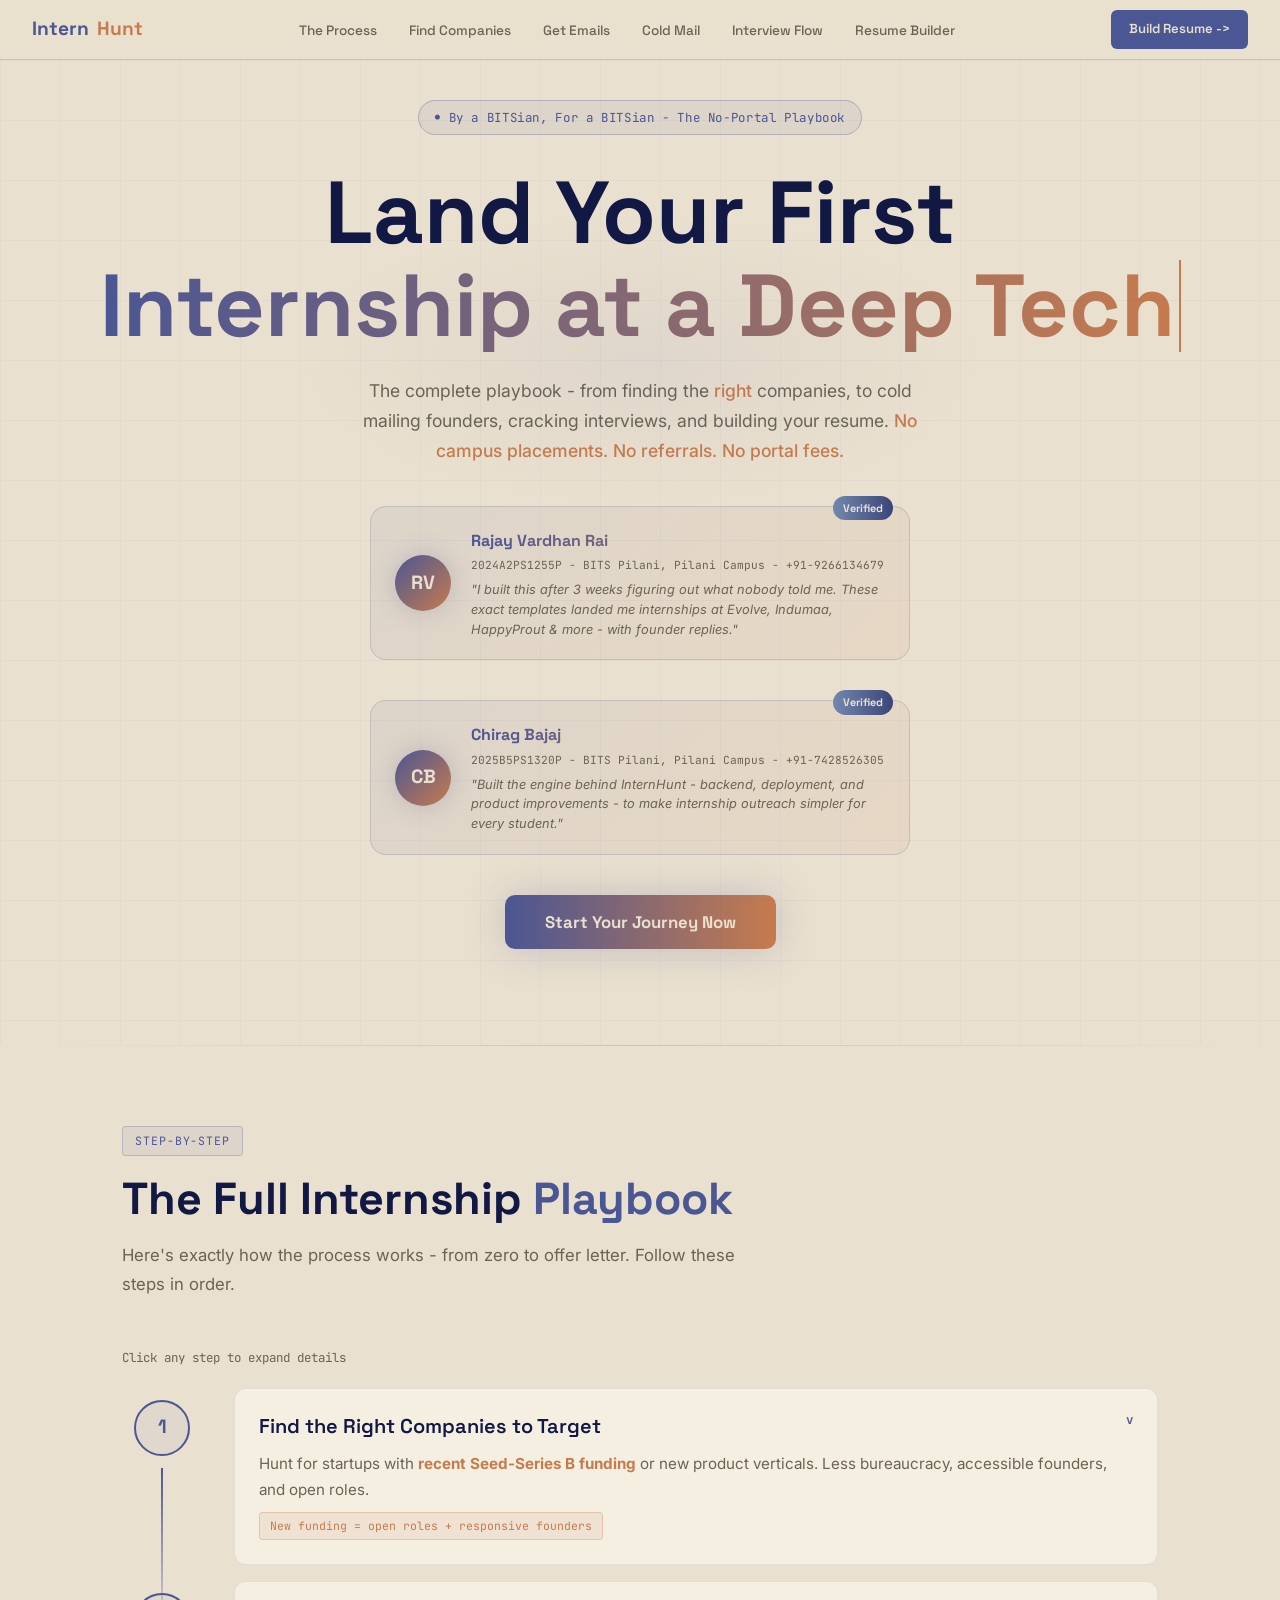
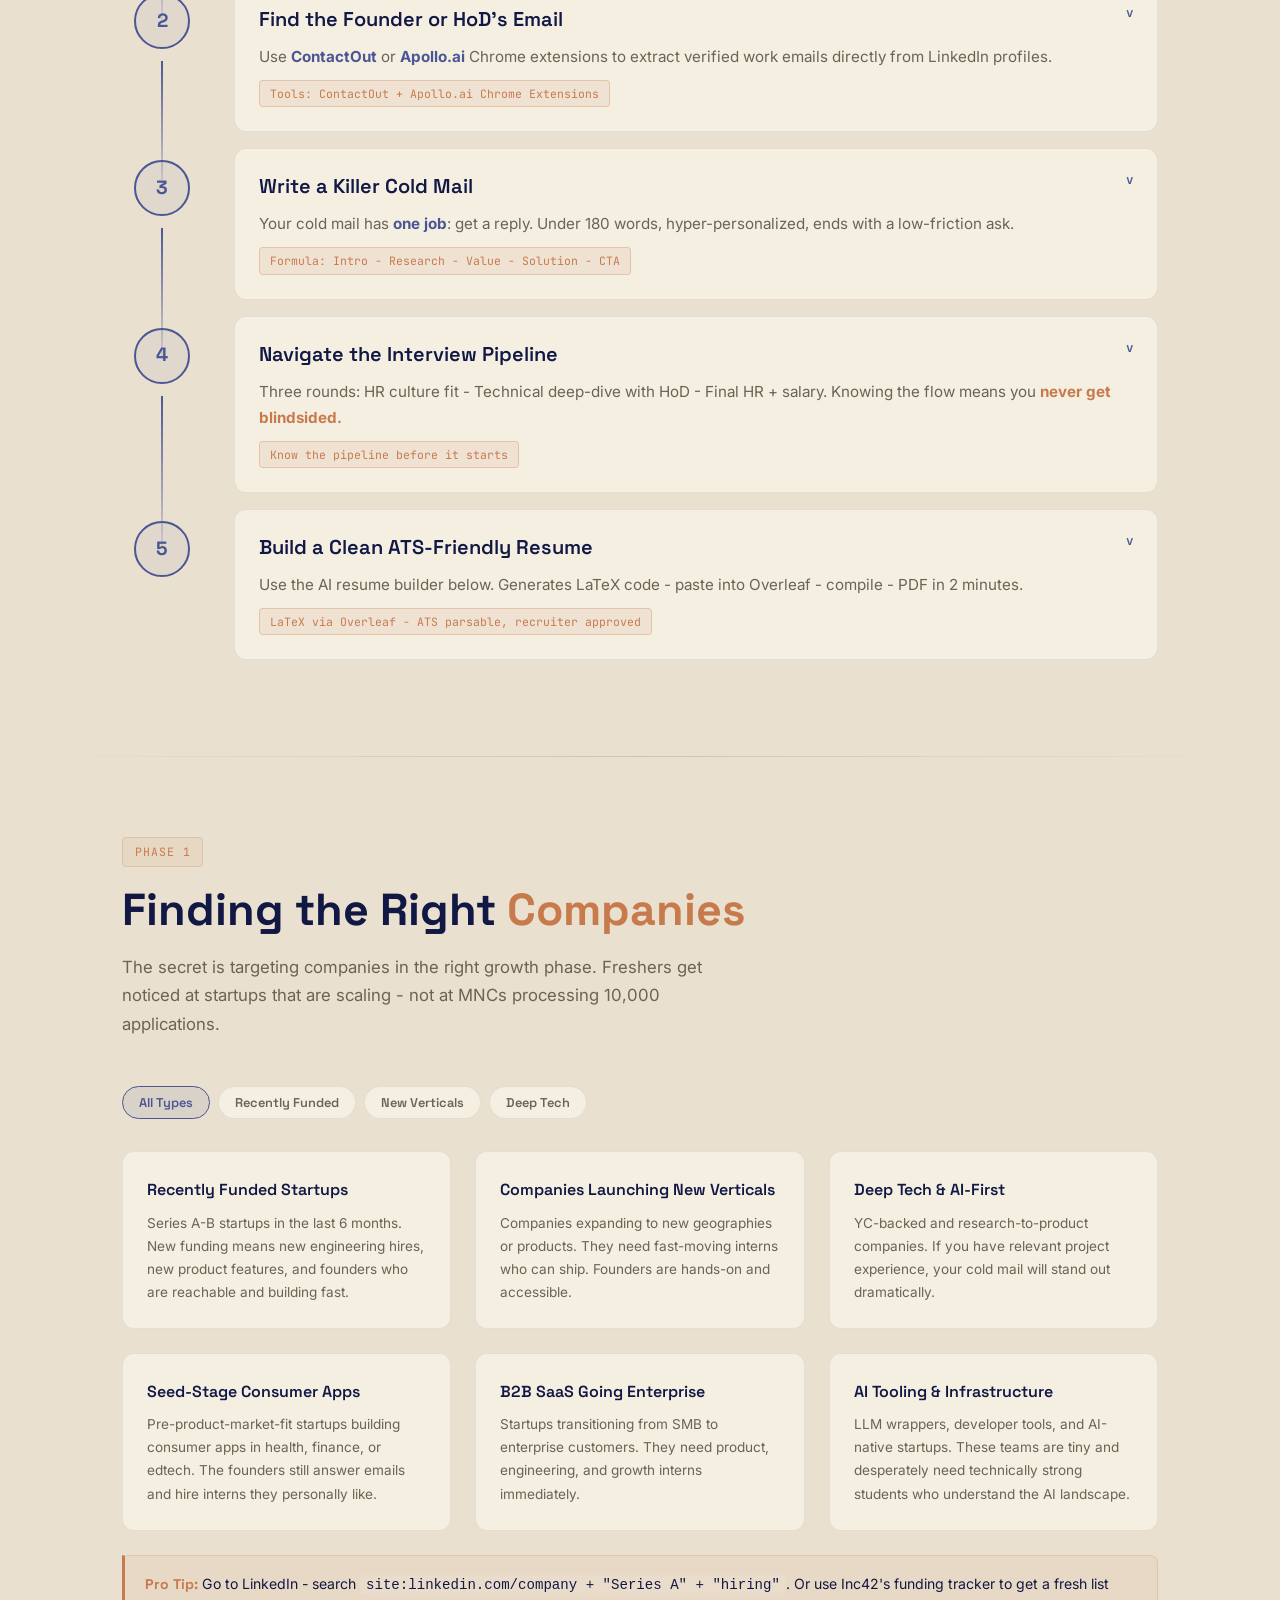
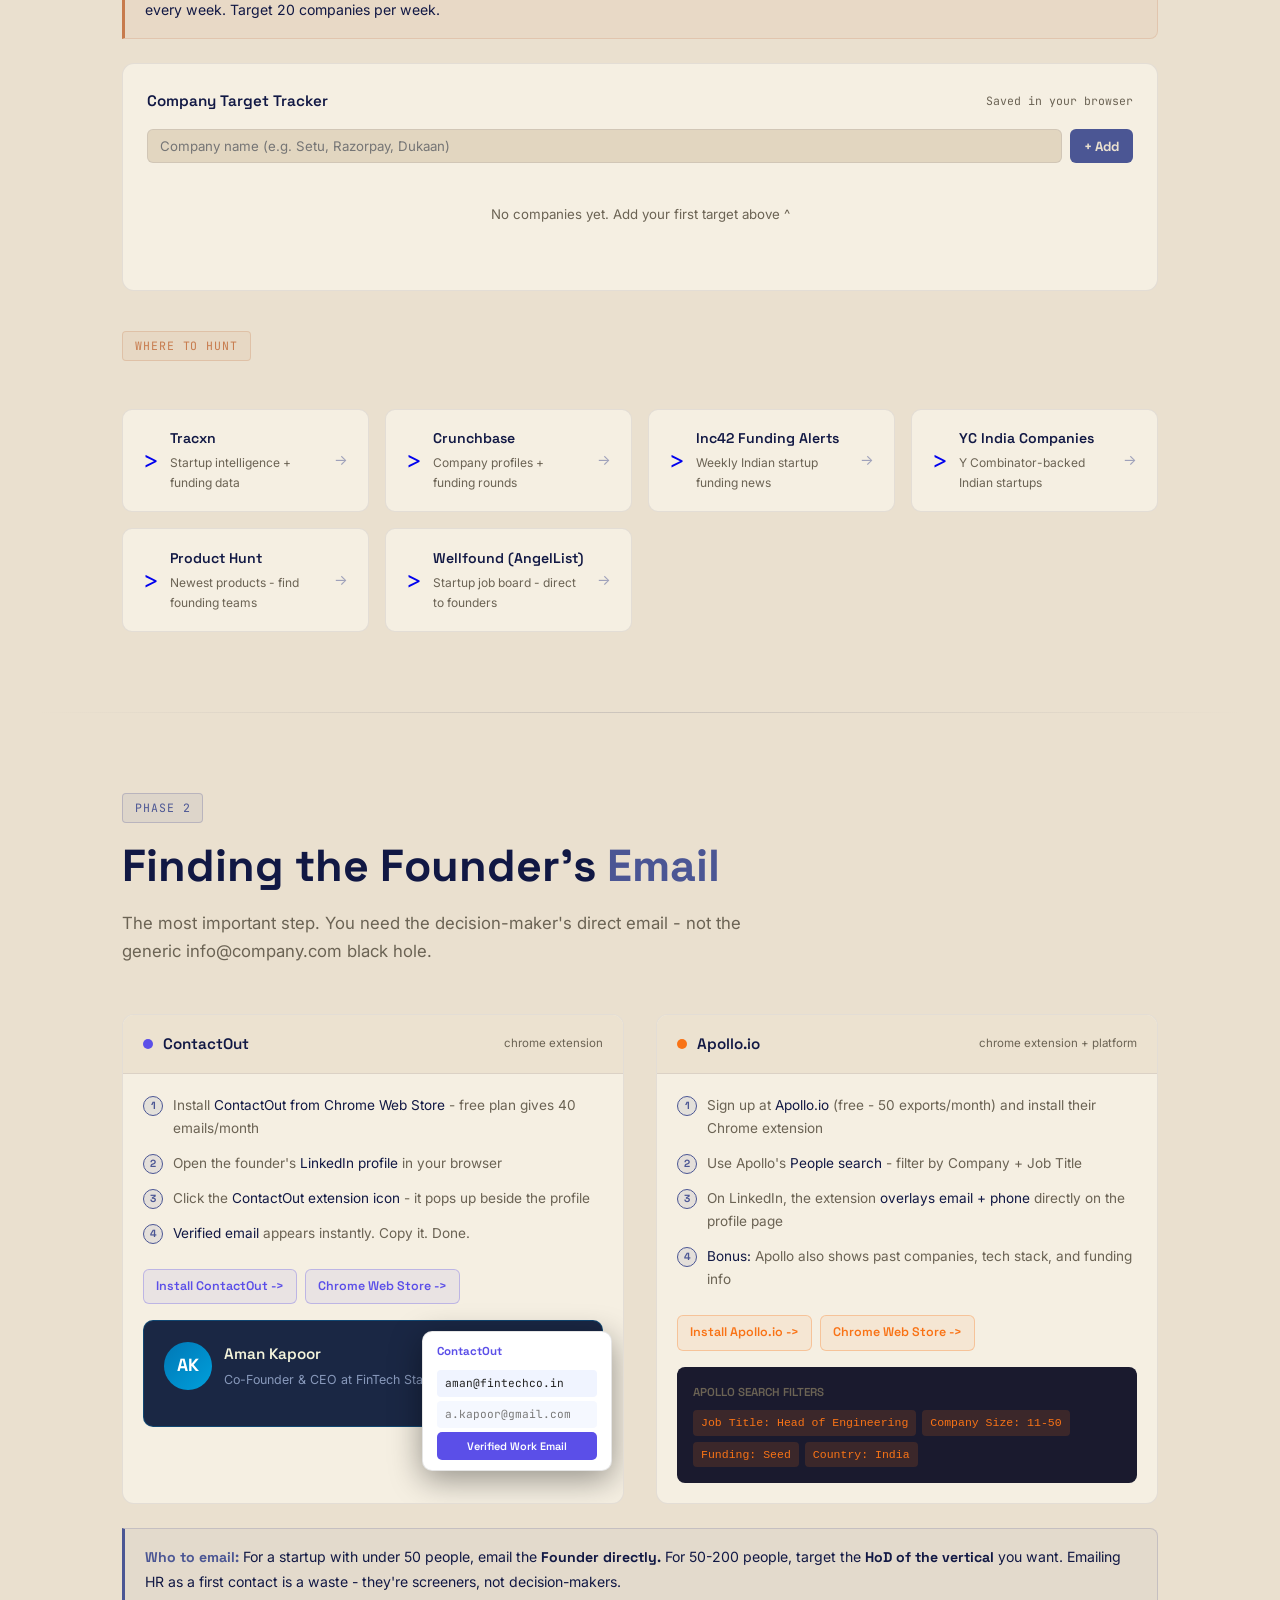
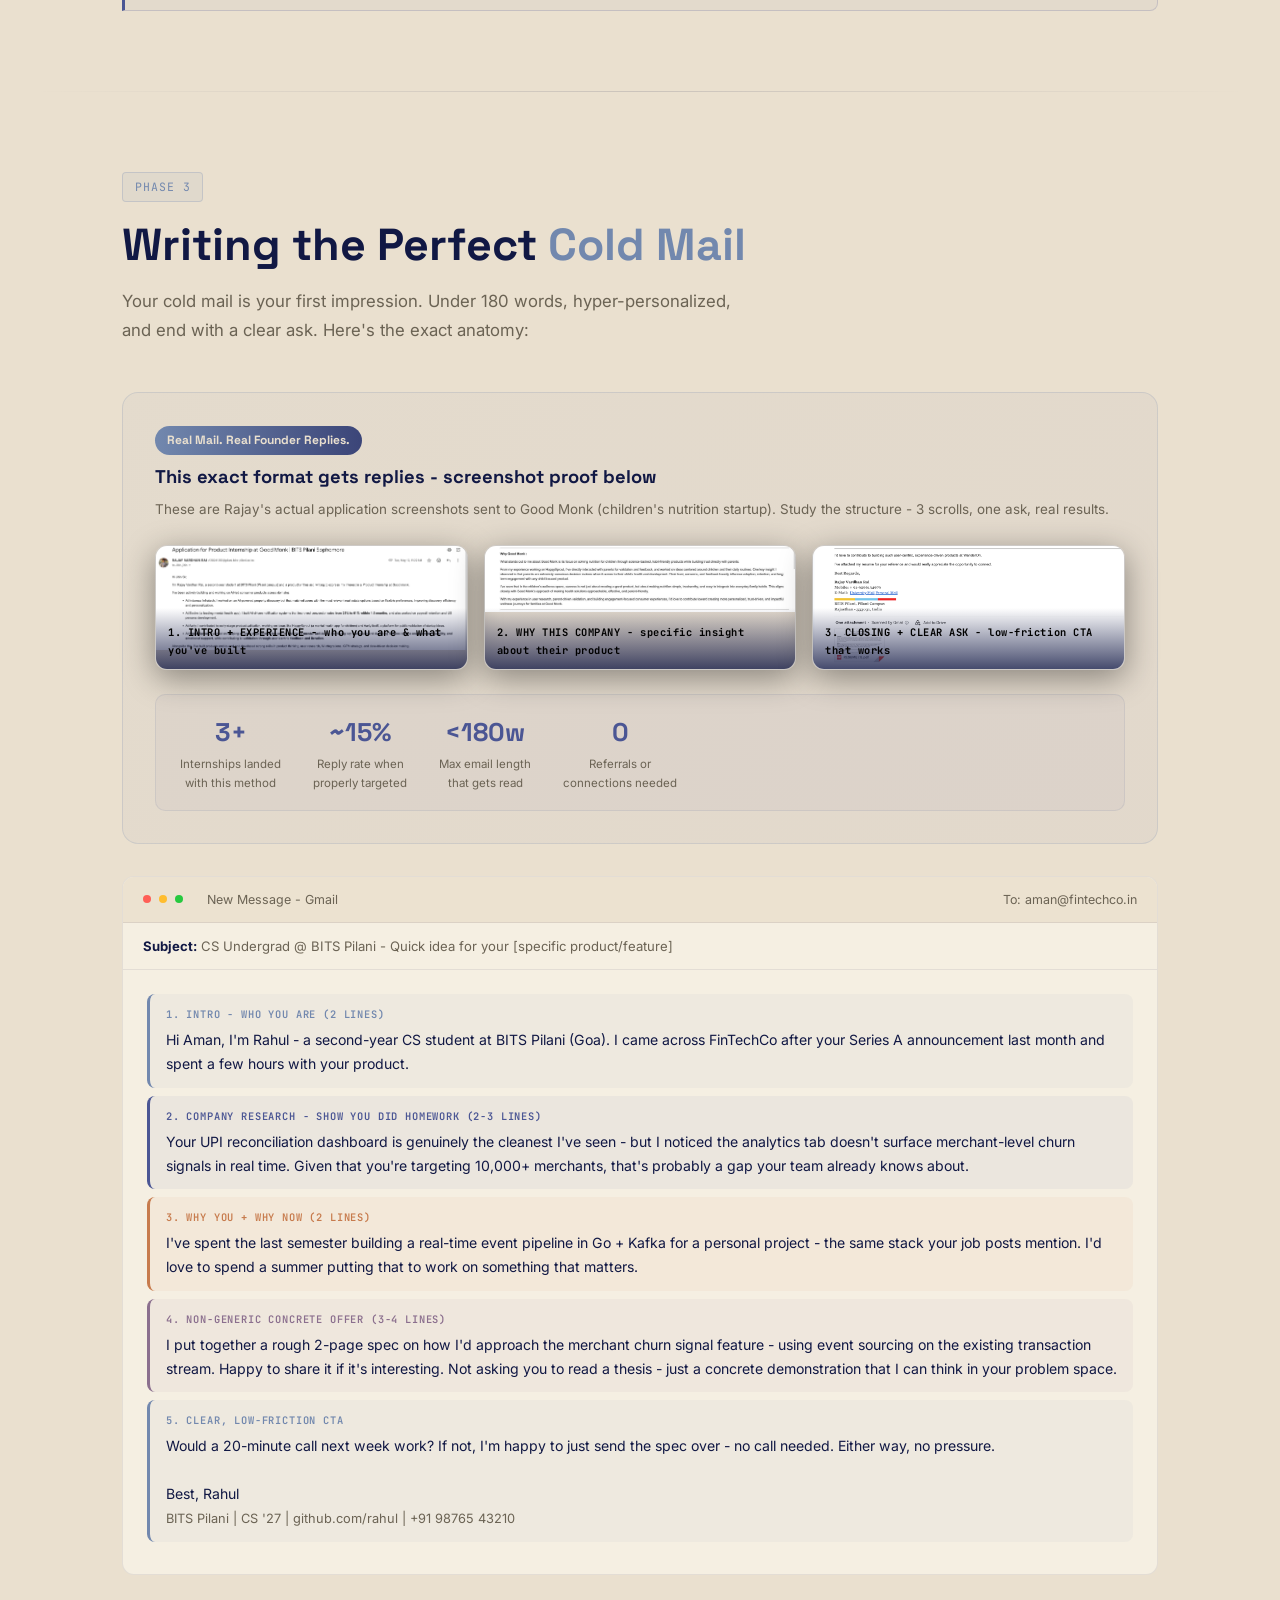
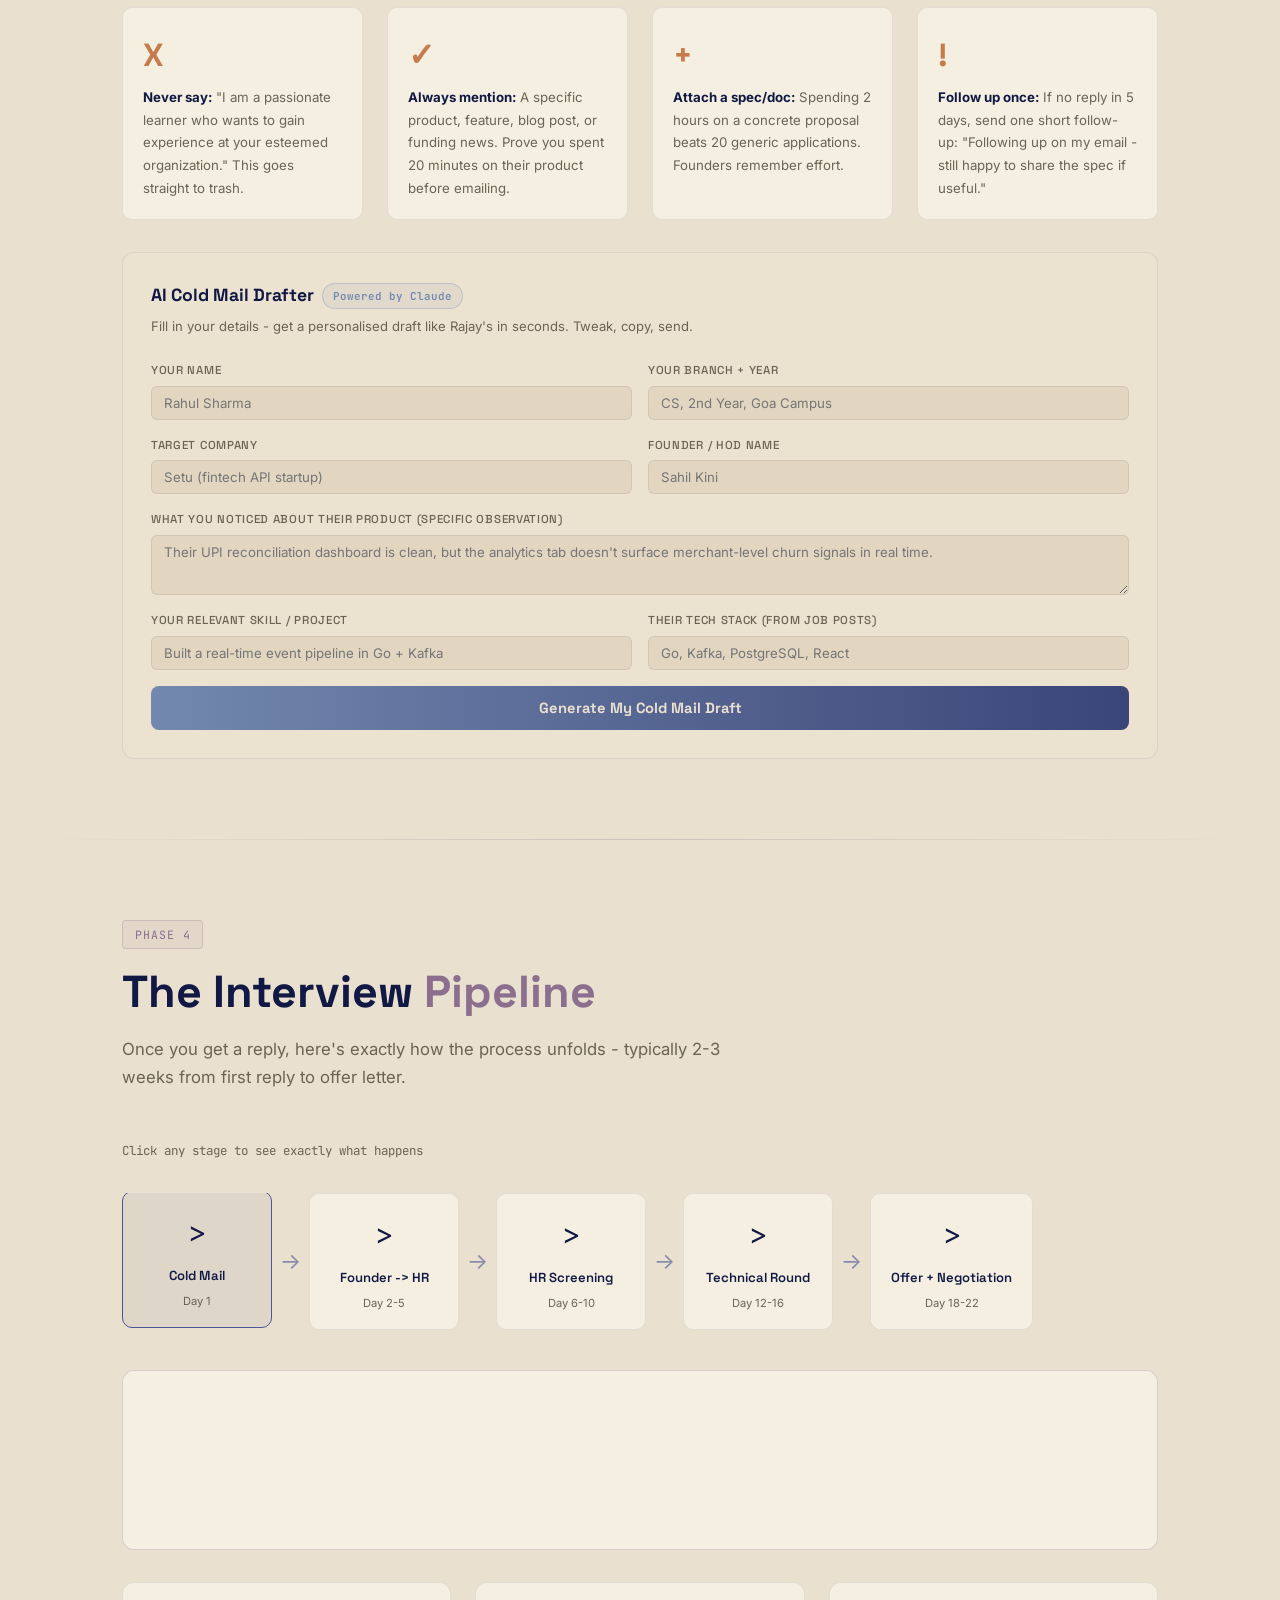
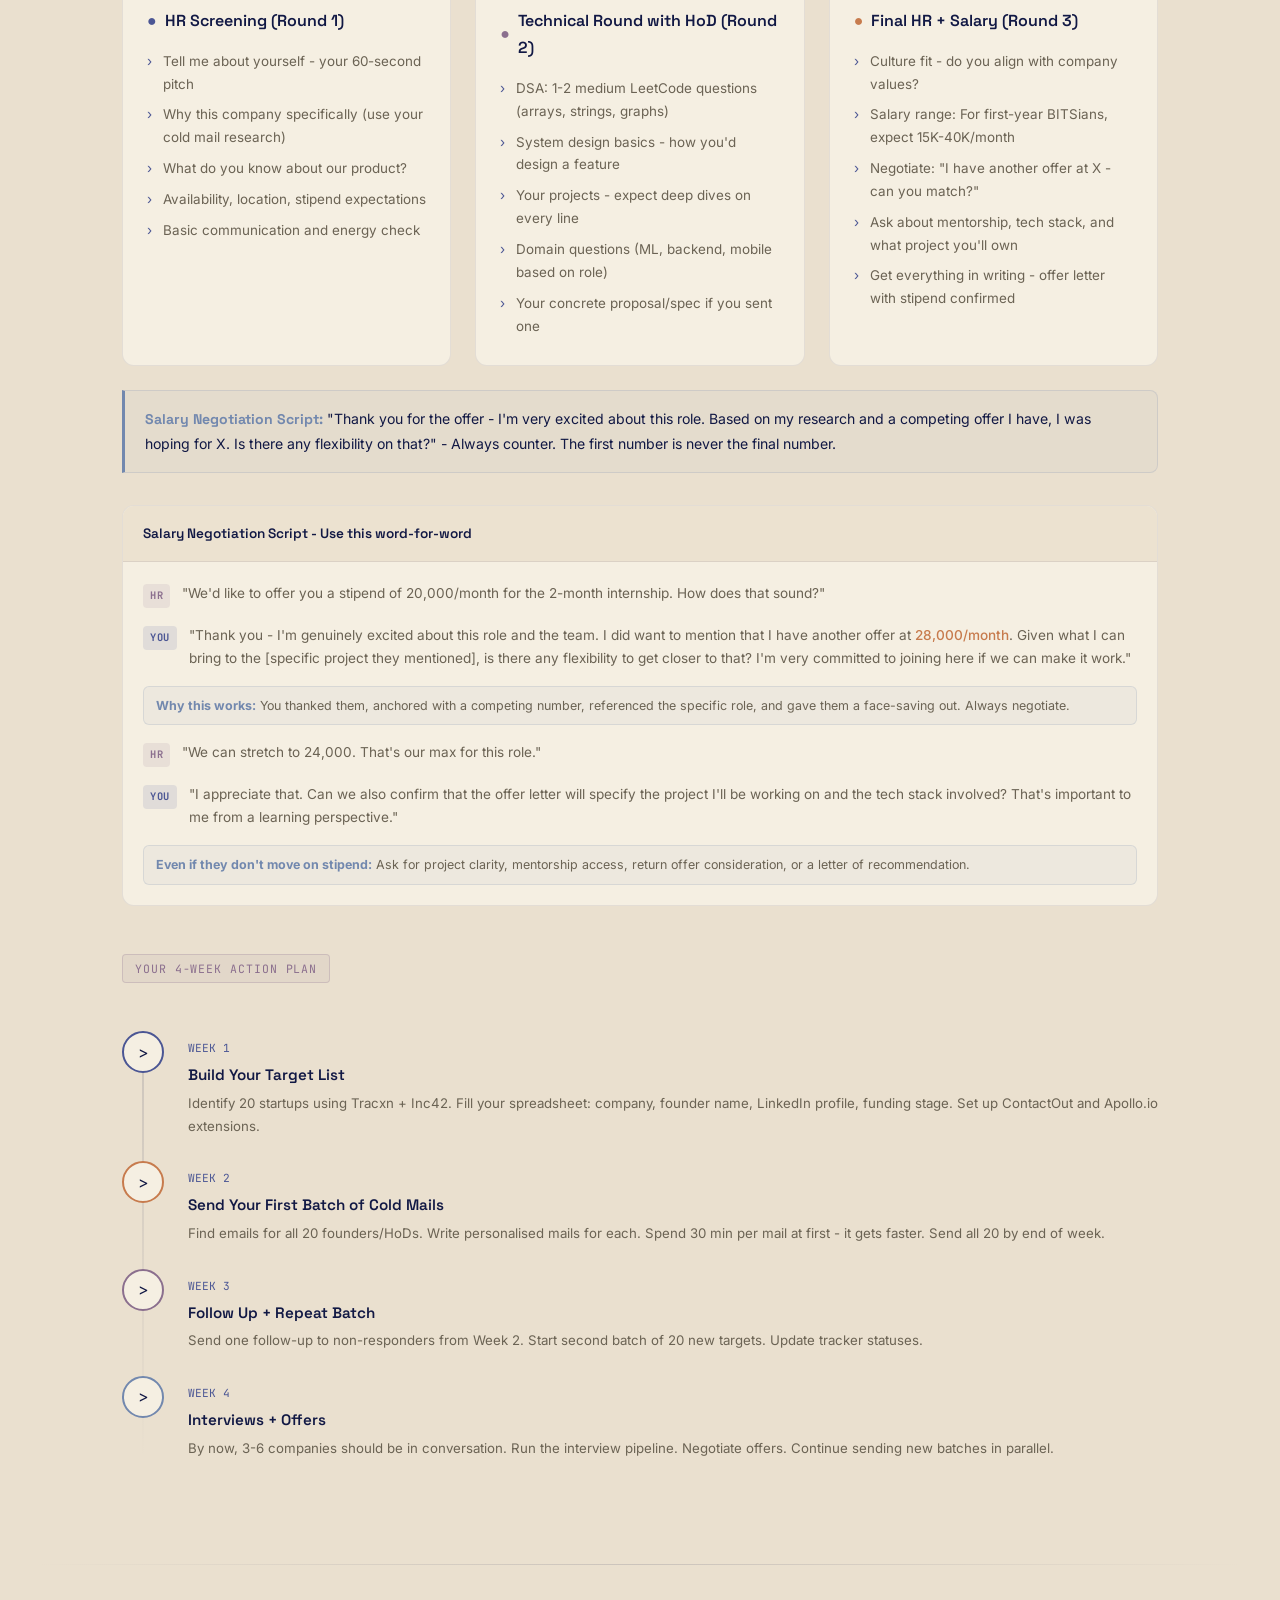
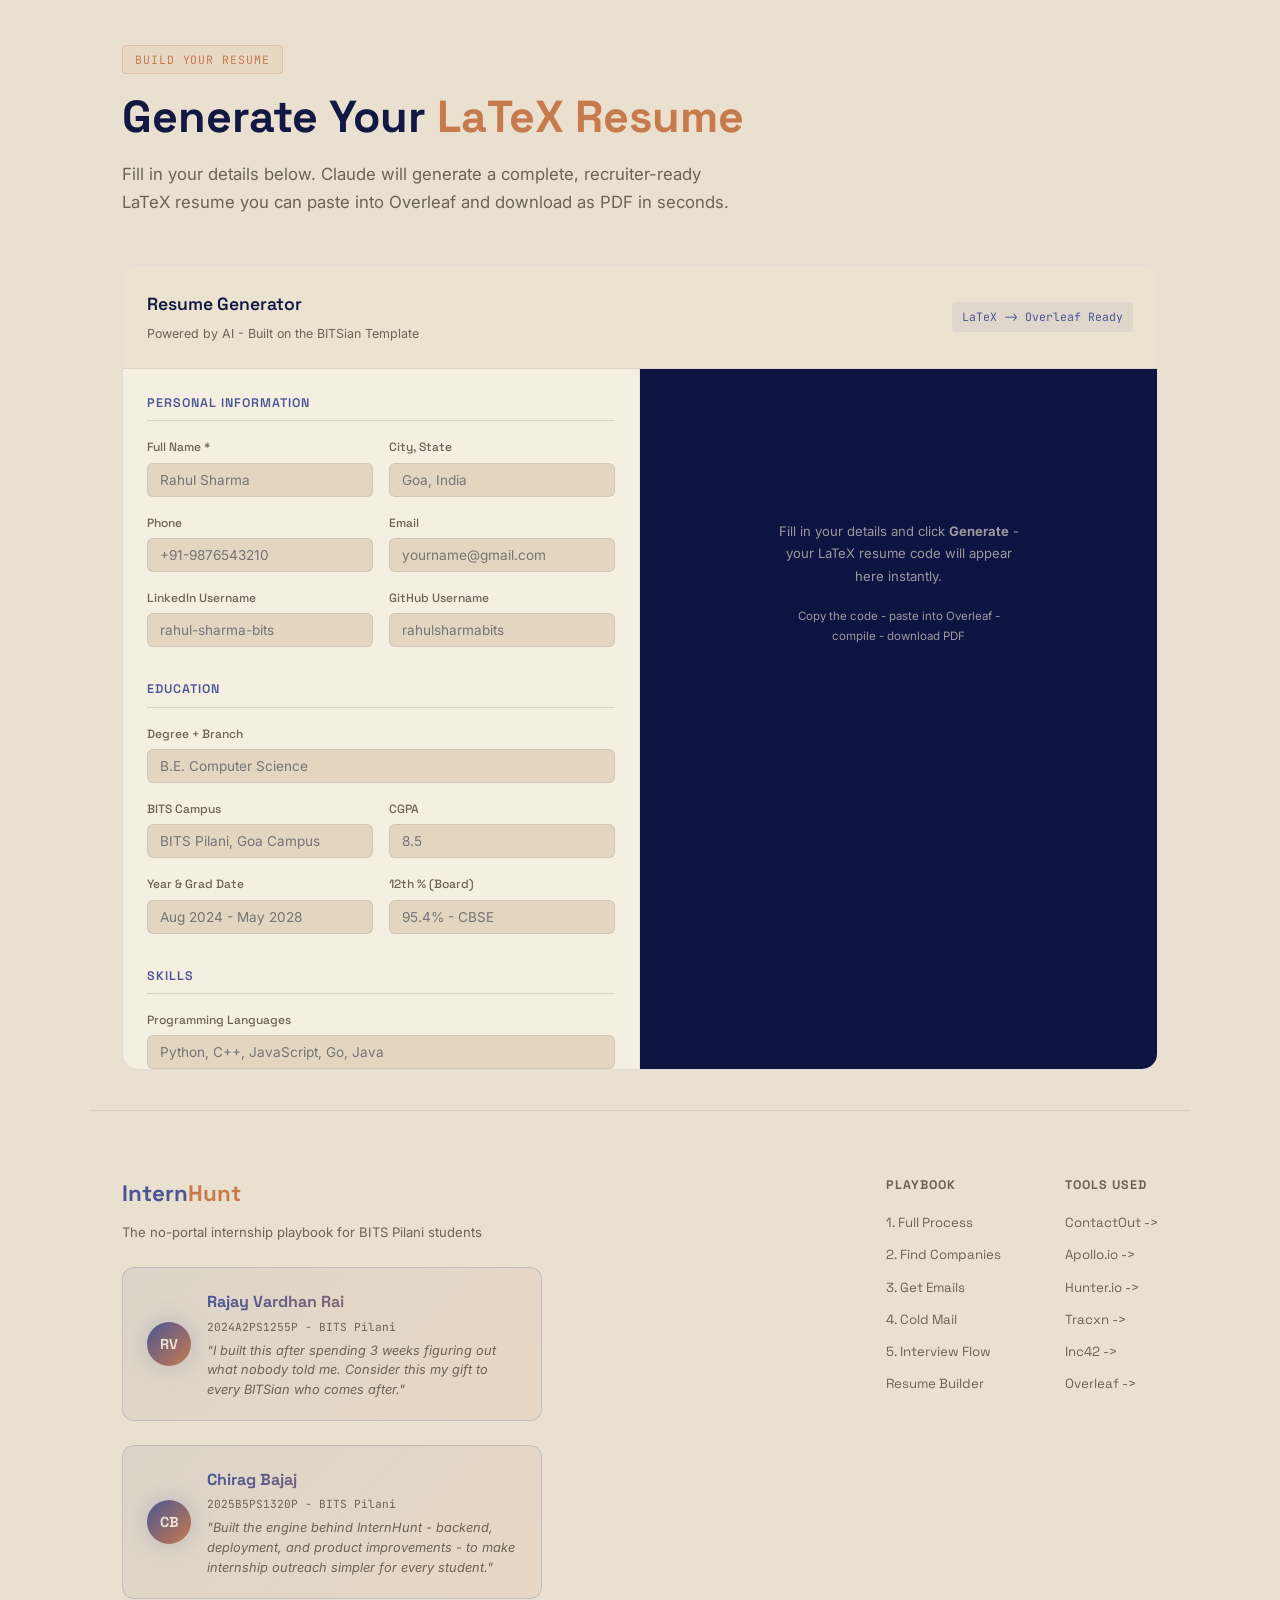
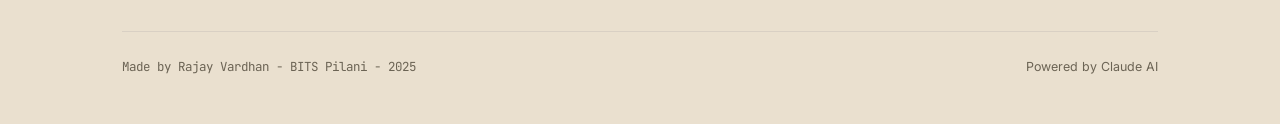
==== index.html @ af4129c4 "removed ai slop" ====
<!DOCTYPE html>
<html lang="en">
<head>
  <meta charset="UTF-8" />
  <meta name="viewport" content="width=device-width, initial-scale=1.0" />
  <title>InternHunt - By a BITSian, For a BITSian</title>
  <link href="https://fonts.googleapis.com/css2?family=Space+Grotesk:wght@300;400;500;600;700&family=Inter:wght@300;400;500;600&family=JetBrains+Mono:wght@400;500&display=swap" rel="stylesheet" />

  <link rel="stylesheet" href="styles.css">
</head>
<body>

  <!-- PROGRESS BAR -->
  <div class="progress-bar-wrap">
    <div class="progress-bar-fill" id="progressBar"></div>
  </div>

  <!-- BACK TO TOP -->
  <a href="#" class="back-top" id="backTop">^</a>

  <!-- NAV -->
  <nav>
    <a href="#" class="nav-logo">Intern<span>Hunt</span></a>
    <ul class="nav-links">
      <li><a href="#process">The Process</a></li>
      <li><a href="#findcompanies">Find Companies</a></li>
      <li><a href="#getemail">Get Emails</a></li>
      <li><a href="#coldmail">Cold Mail</a></li>
      <li><a href="#interview">Interview Flow</a></li>
      <li><a href="#resume">Resume Builder</a></li>
    </ul>
    <div class="nav-hamburger" id="hamburger" onclick="toggleMenu()">
      <span></span><span></span><span></span>
    </div>
    <a href="#resume" class="nav-cta">Build Resume -></a>
  </nav>

  <div class="mobile-menu" id="mobileMenu">
    <a href="#process"       onclick="toggleMenu()">1. The Full Playbook</a>
    <a href="#findcompanies" onclick="toggleMenu()">2. Find Companies</a>
    <a href="#getemail"      onclick="toggleMenu()">3. Get Emails</a>
    <a href="#coldmail"      onclick="toggleMenu()">4. Cold Mail</a>
    <a href="#interview"     onclick="toggleMenu()">5. Interview Flow</a>
    <a href="#resume"        onclick="toggleMenu()">Resume Builder</a>
  </div>

  <!-- HERO -->
  <section class="hero" style="max-width:100%;">
    <div class="hero-grid"></div>
    <div class="hero-glow"></div>

    <div class="hero-tag">By a BITSian, For a BITSian - The No-Portal Playbook</div>

    <h1>
      <span class="line1">Land Your First</span>
      <span class="line2">Internship at a <span class="typewriter" id="typewriter">Startup</span></span>
    </h1>

    <p class="hero-sub">
      The complete playbook - from finding the <em>right</em> companies,
      to cold mailing founders, cracking interviews, and building your resume.
      <em>No campus placements. No referrals. No portal fees.</em>
    </p>

    <div class="hero-author-card fade-in">
      <div class="author-proof-badge">Verified</div>
      <div class="author-avatar">RV</div>
      <div>
        <div class="author-name">Rajay Vardhan Rai</div>
        <div class="author-id">2024A2PS1255P - BITS Pilani, Pilani Campus - +91-9266134679</div>
        <div class="author-quote">"I built this after 3 weeks figuring out what nobody told me. These exact templates landed me internships at Evolve, Indumaa, HappyProut & more - with founder replies."</div>
      </div>

    </div>

    <div class="hero-author-card fade-in">
      <div class="author-proof-badge">Verified</div>
      <div class="author-avatar">CB</div>
      <div>
        <div class="author-name">Chirag Bajaj</div>
        <div class="author-id">2025B5PS1320P - BITS Pilani, Pilani Campus - +91-7428526305</div>
        <div class="author-quote">"Built the engine behind InternHunt - backend, deployment, and product improvements - to make internship outreach simpler for every student."</div>
      </div>

    </div>
    

    <button class="btn-start-journey" id="startBtn" onclick="startJourney()">
      Start Your Journey Now
    </button>

    <div id="heroContent">
      <div class="hero-btns">
        <a href="#process"  class="btn-secondary">1. Read the Playbook</a>
        <a href="#coldmail" class="btn-secondary">Draft Cold Mail</a>
        <a href="#resume"   class="btn-secondary">Build Resume</a>
      </div>
      <div class="hero-stats">
        <div class="hero-stat">
          <div class="num" data-count="15" data-suffix="%">0%</div>
          <div class="label">Cold mail response rate with right targeting</div>
        </div>
        <div class="hero-stat">
          <div class="num">3-5</div>
          <div class="label">Weeks from first mail to offer letter</div>
        </div>
        <div class="hero-stat">
          <div class="num">0</div>
          <div class="label">Cost - zero portals, zero fees</div>
        </div>
      </div>
    </div>
  </section>

  <div class="divider"></div>

  <!-- PROCESS -->
  <section class="page-section" id="process">
    <div class="section-tag">Step-by-step</div>
    <h2>The Full Internship <span class="highlight">Playbook</span></h2>
    <p class="section-lead">Here's exactly how the process works - from zero to offer letter. Follow these steps in order.</p>
    <p style="font-size:0.78rem;color:var(--muted);margin-bottom:1.25rem;font-family:'JetBrains Mono',monospace;">Click any step to expand details</p>

    <div class="step-flow">

      <div class="step-item" onclick="toggleStep(this)">
        <div><div class="step-num">1</div></div>
        <div class="step-content">
          <h3>Find the Right Companies to Target <span class="step-toggle">v</span></h3>
          <p>Hunt for startups with <strong style="color:var(--amber)">recent Seed-Series B funding</strong> or new product verticals. Less bureaucracy, accessible founders, and open roles.</p>
          <div class="step-badge">New funding = open roles + responsive founders</div>
          <div class="step-detail">
            <div class="step-detail-inner">
              <p>Avoid applying to <strong>Google, Zomato, Swiggy</strong> as a fresher - they get 50,000+ applications. Your edge is in the <strong>30-200 person</strong> company that just raised.</p>
              <p><strong>Where to find them:</strong></p>
              <ul class="step-checklist">
                <li>Tracxn + Crunchbase: filter "India", "last 6 months", "Seed to Series B"</li>
                <li>Inc42 weekly funding newsletter - bookmark it</li>
                <li>YC Startup Directory - filter by India + stage</li>
                <li>LinkedIn News: "Series A" + "hiring" + "engineering"</li>
                <li>Product Hunt: sort by newest, find Indian teams</li>
              </ul>
              <p style="margin-top:0.75rem;"><strong>Target 20 companies per week.</strong> Build a spreadsheet: Company | Founder Name | LinkedIn | Funding Stage | Email (TBD) | Status.</p>
            </div>
          </div>
        </div>
      </div>

      <div class="step-item" onclick="toggleStep(this)">
        <div><div class="step-num">2</div></div>
        <div class="step-content">
          <h3>Find the Founder or HoD's Email <span class="step-toggle">v</span></h3>
          <p>Use <strong style="color:var(--cyan)">ContactOut</strong> or <strong style="color:var(--cyan)">Apollo.ai</strong> Chrome extensions to extract verified work emails directly from LinkedIn profiles.</p>
          <div class="step-badge">Tools: ContactOut + Apollo.ai Chrome Extensions</div>
          <div class="step-detail">
            <div class="step-detail-inner">
              <p>The goal is to reach the <strong>decision-maker</strong>, not the HR inbox. For companies under 50 people, email the <strong style="color:var(--amber)">Founder or Co-Founder</strong>. For 50-200, email the <strong style="color:var(--amber)">Head of Engineering / Product / Design</strong>.</p>
              <ul class="step-checklist">
                <li>ContactOut: 40 free emails/month - enough for a strong weekly batch</li>
                <li>Apollo.io: 50 free exports/month + richer company context</li>
                <li>Hunter.io: great for finding email formats if the others miss</li>
                <li>Email format guesser: firstname@company.com is correct 70% of the time</li>
                <li>Never email info@, hello@, or careers@ - these are black holes</li>
              </ul>
            </div>
          </div>
        </div>
      </div>

      <div class="step-item" onclick="toggleStep(this)">
        <div><div class="step-num">3</div></div>
        <div class="step-content">
          <h3>Write a Killer Cold Mail <span class="step-toggle">v</span></h3>
          <p>Your cold mail has <strong style="color:var(--cyan)">one job</strong>: get a reply. Under 180 words, hyper-personalized, ends with a low-friction ask.</p>
          <div class="step-badge">Formula: Intro - Research - Value - Solution - CTA</div>
          <div class="step-detail">
            <div class="step-detail-inner">
              <p>The difference between 0% and 15% reply rate is <strong>specificity</strong>. Generic openers get deleted. A mail that names their product, spots a real gap, and proposes a concrete fix gets a reply.</p>
              <ul class="step-checklist">
                <li>Subject line: "CS Undergrad @ BITS - Quick idea for [specific product]"</li>
                <li>Line 1-2: Who you are + how you found them (specific trigger)</li>
                <li>Line 3-4: One specific observation about their product/company</li>
                <li>Line 5-6: Why you + why now (matching your skills to their stack)</li>
                <li>Line 7-8: Concrete offer - a spec, a prototype idea, a doc</li>
                <li>CTA: Ask for a 20-min call OR offer to send the spec. Give two paths.</li>
                <li>Sign off with: name, BITS + branch + year, GitHub, phone</li>
              </ul>
            </div>
          </div>
        </div>
      </div>

      <div class="step-item" onclick="toggleStep(this)">
        <div><div class="step-num">4</div></div>
        <div class="step-content">
          <h3>Navigate the Interview Pipeline <span class="step-toggle">v</span></h3>
          <p>Three rounds: HR culture fit - Technical deep-dive with HoD - Final HR + salary. Knowing the flow means you <strong style="color:var(--amber)">never get blindsided.</strong></p>
          <div class="step-badge">Know the pipeline before it starts</div>
          <div class="step-detail">
            <div class="step-detail-inner">
              <p>Most startup internship pipelines follow this exact structure. The timeline from first reply to offer letter is typically <strong>2-3 weeks</strong>.</p>
              <ul class="step-checklist">
                <li>Round 1 (HR - 15-30 min): communication, culture fit, availability, stipend ballpark</li>
                <li>Round 2 (HoD - 60-90 min): 1-2 LeetCode mediums, system design, deep project dive</li>
                <li>Round 3 (Final HR - 30 min): offer discussion, negotiation, logistics</li>
                <li>Preparation: re-read your cold mail - they will reference it</li>
                <li>Negotiate: always counter. First offer is never the final offer.</li>
              </ul>
            </div>
          </div>
        </div>
      </div>

      <div class="step-item" onclick="toggleStep(this)">
        <div><div class="step-num">5</div></div>
        <div class="step-content">
          <h3>Build a Clean ATS-Friendly Resume <span class="step-toggle">v</span></h3>
          <p>Use the AI resume builder below. Generates LaTeX code - paste into Overleaf - compile - PDF in 2 minutes.</p>
          <div class="step-badge">LaTeX via Overleaf - ATS parsable, recruiter approved</div>
          <div class="step-detail">
            <div class="step-detail-inner">
              <p>Recruiters spend <strong>6-8 seconds</strong> on your resume. It needs to be clean, scannable, and honest. LaTeX gives you pixel-perfect formatting that Word cannot match.</p>
              <ul class="step-checklist">
                <li>Use strong action verbs: Built, Reduced, Shipped, Designed, Led, Optimized</li>
                <li>Every bullet must have a metric: "Reduced latency by 40%", "Handled 10K+ requests/day"</li>
                <li>Projects section > Experience section if you have no internship yet</li>
                <li>CGPA < 7.5? Lead with projects. CGPA >= 8.0? Lead with education.</li>
                <li>Keep to 1 page - even seniors. Recruiters hate scrolling.</li>
              </ul>
            </div>
          </div>
        </div>
      </div>

    </div>
  </section>

  <div class="divider"></div>

  <!-- FIND COMPANIES -->
  <section class="page-section" id="findcompanies">
    <div class="section-tag amber">Phase 1</div>
    <h2>Finding the Right <span class="amber-text">Companies</span></h2>
    <p class="section-lead">The secret is targeting companies in the right growth phase. Freshers get noticed at startups that are scaling - not at MNCs processing 10,000 applications.</p>

    <div class="filter-tabs">
      <button class="filter-tab active" onclick="filterCompanies('all', this)">All Types</button>
      <button class="filter-tab" onclick="filterCompanies('funded', this)">Recently Funded</button>
      <button class="filter-tab" onclick="filterCompanies('vertical', this)">New Verticals</button>
      <button class="filter-tab" onclick="filterCompanies('deeptech', this)">Deep Tech</button>
    </div>

    <div class="company-grid" id="companyGrid">
      <div class="company-card fade-in" data-cat="funded">
        
        <h4>Recently Funded Startups</h4>
        <p>Series A-B startups in the last 6 months. New funding means new engineering hires, new product features, and founders who are reachable and building fast.</p>
      </div>
      <div class="company-card fade-in" data-cat="vertical">
        
        <h4>Companies Launching New Verticals</h4>
        <p>Companies expanding to new geographies or products. They need fast-moving interns who can ship. Founders are hands-on and accessible.</p>
      </div>
      <div class="company-card fade-in" data-cat="deeptech">
        
        <h4>Deep Tech & AI-First</h4>
        <p>YC-backed and research-to-product companies. If you have relevant project experience, your cold mail will stand out dramatically.</p>
      </div>
      <div class="company-card fade-in" data-cat="funded">
        
        <h4>Seed-Stage Consumer Apps</h4>
        <p>Pre-product-market-fit startups building consumer apps in health, finance, or edtech. The founders still answer emails and hire interns they personally like.</p>
      </div>
      <div class="company-card fade-in" data-cat="vertical">
        
        <h4>B2B SaaS Going Enterprise</h4>
        <p>Startups transitioning from SMB to enterprise customers. They need product, engineering, and growth interns immediately.</p>
      </div>
      <div class="company-card fade-in" data-cat="deeptech">
        
        <h4>AI Tooling & Infrastructure</h4>
        <p>LLM wrappers, developer tools, and AI-native startups. These teams are tiny and desperately need technically strong students who understand the AI landscape.</p>
      </div>
    </div>

    <div class="tip-box">
      <strong>Pro Tip:</strong> Go to LinkedIn - search
      <code style="background:rgba(255,255,255,0.08);padding:2px 6px;border-radius:3px;font-family:monospace">site:linkedin.com/company + "Series A" + "hiring"</code>.
      Or use Inc42's funding tracker to get a fresh list every week. Target 20 companies per week.
    </div>

    <div class="tracker-widget fade-in">
      <div class="tracker-header">
        <h4>Company Target Tracker</h4>
        <span style="font-size:0.72rem;color:var(--muted);font-family:'JetBrains Mono',monospace;">Saved in your browser</span>
      </div>
      <div class="tracker-add">
        <input type="text" id="trackerInput" placeholder="Company name (e.g. Setu, Razorpay, Dukaan)" onkeypress="if(event.key==='Enter') addCompany()" />
        <button onclick="addCompany()">+ Add</button>
      </div>
      <div id="trackerList">
        <div class="tracker-empty">No companies yet. Add your first target above ^</div>
      </div>
      <div class="tracker-stats" id="trackerStats"></div>
    </div>

    <div style="margin-top:2.5rem;">
      <div class="section-tag amber" style="margin-bottom:1rem;">Where to Hunt</div>
      <div class="resource-grid">
        <a href="https://tracxn.com"                              target="_blank" rel="noopener" class="resource-card"><div class="resource-icon">></div><div class="resource-info"><div class="resource-name">Tracxn</div><div class="resource-desc">Startup intelligence + funding data</div></div><span class="resource-arrow">-></span></a>
        <a href="https://crunchbase.com"                          target="_blank" rel="noopener" class="resource-card"><div class="resource-icon">></div><div class="resource-info"><div class="resource-name">Crunchbase</div><div class="resource-desc">Company profiles + funding rounds</div></div><span class="resource-arrow">-></span></a>
        <a href="https://inc42.com/buzz/funding-alerts/"          target="_blank" rel="noopener" class="resource-card"><div class="resource-icon">></div><div class="resource-info"><div class="resource-name">Inc42 Funding Alerts</div><div class="resource-desc">Weekly Indian startup funding news</div></div><span class="resource-arrow">-></span></a>
        <a href="https://www.ycombinator.com/companies?country=IN" target="_blank" rel="noopener" class="resource-card"><div class="resource-icon">></div><div class="resource-info"><div class="resource-name">YC India Companies</div><div class="resource-desc">Y Combinator-backed Indian startups</div></div><span class="resource-arrow">-></span></a>
        <a href="https://www.producthunt.com"                     target="_blank" rel="noopener" class="resource-card"><div class="resource-icon">></div><div class="resource-info"><div class="resource-name">Product Hunt</div><div class="resource-desc">Newest products - find founding teams</div></div><span class="resource-arrow">-></span></a>
        <a href="https://angel.co/jobs"                           target="_blank" rel="noopener" class="resource-card"><div class="resource-icon">></div><div class="resource-info"><div class="resource-name">Wellfound (AngelList)</div><div class="resource-desc">Startup job board - direct to founders</div></div><span class="resource-arrow">-></span></a>
      </div>
    </div>
  </section>

  <div class="divider"></div>

  <!-- GET EMAIL -->
  <section class="page-section" id="getemail">
    <div class="section-tag">Phase 2</div>
    <h2>Finding the Founder's <span class="highlight">Email</span></h2>
    <p class="section-lead">The most important step. You need the decision-maker's direct email - not the generic info@company.com black hole.</p>

    <div class="tool-showcase">
      <div class="tool-card">
        <div class="tool-card-header">
          <div class="tool-dot" style="background:#5B4FE8;"></div>
          <h4>ContactOut</h4>
          <span style="margin-left:auto;font-size:0.72rem;color:var(--muted);">chrome extension</span>
        </div>
        <div class="tool-card-body">
          <div class="tool-step"><div class="tool-step-num">1</div><div>Install <span>ContactOut from Chrome Web Store</span> - free plan gives 40 emails/month</div></div>
          <div class="tool-step"><div class="tool-step-num">2</div><div>Open the founder's <span>LinkedIn profile</span> in your browser</div></div>
          <div class="tool-step"><div class="tool-step-num">3</div><div>Click the <span>ContactOut extension icon</span> - it pops up beside the profile</div></div>
          <div class="tool-step"><div class="tool-step-num">4</div><div><span>Verified email</span> appears instantly. Copy it. Done.</div></div>
          <div style="display:flex;gap:8px;margin:0.75rem 0 0.25rem;">
            <a href="https://contactout.com" target="_blank" rel="noopener" class="tool-ext-link purple">Install ContactOut -></a>
            <a href="https://chromewebstore.google.com/detail/contactout/jjdemeiffadmmjhkbbpglgnlgeafnogp" target="_blank" rel="noopener" class="tool-ext-link purple">Chrome Web Store -></a>
          </div>
          <div class="linkedin-demo" style="position:relative;min-height:80px;">
            <div class="linkedin-header">
              <div class="li-avatar">AK</div>
              <div>
                <div class="li-name">Aman Kapoor</div>
                <div class="li-title">Co-Founder & CEO at FinTech Startup - Bangalore</div>
              </div>
            </div>
            <div class="contactout-popup">
              <div class="co-logo">ContactOut</div>
              <div class="co-email">aman@fintechco.in</div>
              <div class="co-email" style="opacity:0.6">a.kapoor@gmail.com</div>
              <div class="co-btn">Verified Work Email</div>
            </div>
          </div>
        </div>
      </div>

      <div class="tool-card">
        <div class="tool-card-header">
          <div class="tool-dot" style="background:#F97316;"></div>
          <h4>Apollo.io</h4>
          <span style="margin-left:auto;font-size:0.72rem;color:var(--muted);">chrome extension + platform</span>
        </div>
        <div class="tool-card-body">
          <div class="tool-step"><div class="tool-step-num">1</div><div>Sign up at <span>Apollo.io</span> (free - 50 exports/month) and install their Chrome extension</div></div>
          <div class="tool-step"><div class="tool-step-num">2</div><div>Use Apollo's <span>People search</span> - filter by Company + Job Title</div></div>
          <div class="tool-step"><div class="tool-step-num">3</div><div>On LinkedIn, the extension <span>overlays email + phone</span> directly on the profile page</div></div>
          <div class="tool-step"><div class="tool-step-num">4</div><div><span>Bonus:</span> Apollo also shows past companies, tech stack, and funding info</div></div>
          <div style="display:flex;gap:8px;margin:0.75rem 0 0.25rem;">
            <a href="https://apollo.io" target="_blank" rel="noopener" class="tool-ext-link orange">Install Apollo.io -></a>
            <a href="https://chromewebstore.google.com/detail/apolloio-b2b-lead-database/alhgpfoeiimagjlnfekdhkjnkegdbljm" target="_blank" rel="noopener" class="tool-ext-link orange">Chrome Web Store -></a>
          </div>
          <div style="background:#1A1A2E;border-radius:8px;padding:1rem;margin-top:1rem;font-size:0.78rem;">
            <div style="color:var(--muted);margin-bottom:8px;font-family:'Space Grotesk',sans-serif;font-weight:600;font-size:0.72rem;">APOLLO SEARCH FILTERS</div>
            <div style="display:flex;gap:6px;flex-wrap:wrap;">
              <span style="background:rgba(249,115,22,0.15);color:#F97316;padding:3px 8px;border-radius:4px;font-family:monospace;font-size:0.72rem;">Job Title: Head of Engineering</span>
              <span style="background:rgba(249,115,22,0.15);color:#F97316;padding:3px 8px;border-radius:4px;font-family:monospace;font-size:0.72rem;">Company Size: 11-50</span>
              <span style="background:rgba(249,115,22,0.15);color:#F97316;padding:3px 8px;border-radius:4px;font-family:monospace;font-size:0.72rem;">Funding: Seed</span>
              <span style="background:rgba(249,115,22,0.15);color:#F97316;padding:3px 8px;border-radius:4px;font-family:monospace;font-size:0.72rem;">Country: India</span>
            </div>
          </div>
        </div>
      </div>
    </div>

    <div class="tip-box" style="margin-top:1.5rem;background:rgba(75, 86, 148,0.04);border-color:rgba(75, 86, 148,0.2);border-left-color:var(--cyan);">
      <strong style="color:var(--cyan);">Who to email:</strong> For a startup with under 50 people, email the <strong style="color:var(--text)">Founder directly.</strong> For 50-200 people, target the <strong style="color:var(--text)">HoD of the vertical</strong> you want. Emailing HR as a first contact is a waste - they're screeners, not decision-makers.
    </div>
  </section>

  <div class="divider"></div>

  <!-- COLD MAIL -->
  <section class="page-section" id="coldmail">
    <div class="section-tag green">Phase 3</div>
    <h2>Writing the Perfect <span class="green-text">Cold Mail</span></h2>
    <p class="section-lead">Your cold mail is your first impression. Under 180 words, hyper-personalized, and end with a clear ask. Here's the exact anatomy:</p>

    <div class="proof-section fade-in">
      <div class="proof-badge">Real Mail. Real Founder Replies.</div>
      <h3 style="font-family:'Space Grotesk',sans-serif;font-size:1.15rem;font-weight:700;margin-bottom:6px;">This exact format gets replies - screenshot proof below</h3>
      <p style="font-size:0.84rem;color:var(--muted);">These are Rajay's actual application screenshots sent to Good Monk (children's nutrition startup). Study the structure - 3 scrolls, one ask, real results.</p>
      <div class="proof-images">
        <div class="proof-img-wrap">
          <img src="./assets/coldmail2.jpeg" alt="Cold mail page 1 - intro and work experience" loading="lazy" class="zoomable-image"/>
          <div class="proof-img-label">1. INTRO + EXPERIENCE - who you are & what you've built</div>
        </div>
        <div class="proof-img-wrap">
          <img src="./assets/coldmail1.jpeg" alt="Cold mail page 2 - why this company" loading="lazy" class="zoomable-image"/>
          <div class="proof-img-label">2. WHY THIS COMPANY - specific insight about their product</div>
        </div>
        <div class="proof-img-wrap">
          <img src="./assets/coldmail3.jpeg" alt="Cold mail page 3 - closing and CTA" loading="lazy" class="zoomable-image"/>
          <div class="proof-img-label">3. CLOSING + CLEAR ASK - low-friction CTA that works</div>
        </div>
      </div>
      <div class="proof-stats">
        <div class="proof-stat"><div class="pnum">3+</div><div class="plabel">Internships landed<br>with this method</div></div>
        <div class="proof-stat"><div class="pnum">~15%</div><div class="plabel">Reply rate when<br>properly targeted</div></div>
        <div class="proof-stat"><div class="pnum">&lt;180w</div><div class="plabel">Max email length<br>that gets read</div></div>
        <div class="proof-stat"><div class="pnum">0</div><div class="plabel">Referrals or<br>connections needed</div></div>
      </div>
    </div>

    <div class="email-anatomy">
      <div class="email-topbar">
        <div class="dot" style="background:#FF5F56;"></div>
        <div class="dot" style="background:#FFBD2E;"></div>
        <div class="dot" style="background:#27C93F;"></div>
        <span style="margin-left:1rem;flex:1;">New Message - Gmail</span>
        <span>To: aman@fintechco.in</span>
      </div>
      <div style="padding:0.75rem 1.25rem;border-bottom:1px solid var(--border2);font-size:0.82rem;color:var(--muted);">
        <strong style="color:var(--text)">Subject:</strong> CS Undergrad @ BITS Pilani - Quick idea for your [specific product/feature]
      </div>
      <div class="email-body">
        <div class="email-part intro">
          <div class="email-label green">1. Intro - who you are (2 lines)</div>
          <p>Hi Aman, I'm Rahul - a second-year CS student at BITS Pilani (Goa). I came across FinTechCo after your Series A announcement last month and spent a few hours with your product.</p>
        </div>
        <div class="email-part research">
          <div class="email-label cyan">2. Company Research - show you did homework (2-3 lines)</div>
          <p>Your UPI reconciliation dashboard is genuinely the cleanest I've seen - but I noticed the analytics tab doesn't surface merchant-level churn signals in real time. Given that you're targeting 10,000+ merchants, that's probably a gap your team already knows about.</p>
        </div>
        <div class="email-part value">
          <div class="email-label amber">3. Why You + Why Now (2 lines)</div>
          <p>I've spent the last semester building a real-time event pipeline in Go + Kafka for a personal project - the same stack your job posts mention. I'd love to spend a summer putting that to work on something that matters.</p>
        </div>
        <div class="email-part solution">
          <div class="email-label purple">4. Non-Generic Concrete Offer (3-4 lines)</div>
          <p>I put together a rough 2-page spec on how I'd approach the merchant churn signal feature - using event sourcing on the existing transaction stream. Happy to share it if it's interesting. Not asking you to read a thesis - just a concrete demonstration that I can think in your problem space.</p>
        </div>
        <div class="email-part cta">
          <div class="email-label green">5. Clear, Low-Friction CTA</div>
          <p>Would a 20-minute call next week work? If not, I'm happy to just send the spec over - no call needed. Either way, no pressure.</p>
          <br>
          <p>Best, Rahul<br><span style="color:var(--muted);font-size:0.8rem;">BITS Pilani | CS '27 | github.com/rahul | +91 98765 43210</span></p>
        </div>
      </div>
    </div>

    <div class="info-grid">
      <div class="info-card"><span class="num">X</span><p><strong style="color:var(--text)">Never say:</strong> "I am a passionate learner who wants to gain experience at your esteemed organization." This goes straight to trash.</p></div>
      <div class="info-card"><span class="num">✓</span><p><strong style="color:var(--text)">Always mention:</strong> A specific product, feature, blog post, or funding news. Prove you spent 20 minutes on their product before emailing.</p></div>
      <div class="info-card"><span class="num">+</span><p><strong style="color:var(--text)">Attach a spec/doc:</strong> Spending 2 hours on a concrete proposal beats 20 generic applications. Founders remember effort.</p></div>
      <div class="info-card"><span class="num">!</span><p><strong style="color:var(--text)">Follow up once:</strong> If no reply in 5 days, send one short follow-up: "Following up on my email - still happy to share the spec if useful."</p></div>
    </div>

    <!-- AI EMAIL GENERATOR -->
    <div class="email-gen-wrap fade-in">
      <div class="email-gen-header">
        <h4>AI Cold Mail Drafter <span class="ai-badge">Powered by Claude</span></h4>
        <p>Fill in your details - get a personalised draft like Rajay's in seconds. Tweak, copy, send.</p>
      </div>
      <div class="email-gen-fields">
        <div class="email-gen-field"><label>Your Name</label><input type="text" id="eg_name" placeholder="Rahul Sharma" /></div>
        <div class="email-gen-field"><label>Your Branch + Year</label><input type="text" id="eg_branch" placeholder="CS, 2nd Year, Goa Campus" /></div>
        <div class="email-gen-field"><label>Target Company</label><input type="text" id="eg_company" placeholder="Setu (fintech API startup)" /></div>
        <div class="email-gen-field"><label>Founder / HoD Name</label><input type="text" id="eg_founder" placeholder="Sahil Kini" /></div>
        <div class="email-gen-field" style="grid-column:1/-1;">
          <label>What you noticed about their product (specific observation)</label>
          <textarea id="eg_observation" placeholder="Their UPI reconciliation dashboard is clean, but the analytics tab doesn't surface merchant-level churn signals in real time."></textarea>
        </div>
        <div class="email-gen-field"><label>Your relevant skill / project</label><input type="text" id="eg_skill" placeholder="Built a real-time event pipeline in Go + Kafka" /></div>
        <div class="email-gen-field"><label>Their tech stack (from job posts)</label><input type="text" id="eg_stack" placeholder="Go, Kafka, PostgreSQL, React" /></div>
      </div>
      <button class="email-gen-btn" id="emailGenBtn" onclick="generateEmail()">Generate My Cold Mail Draft</button>
      <div class="preview-loading" id="emailGenLoading" style="display:none;height:120px;">
        <div class="spinner"></div>
        <p style="font-size:0.85rem;color:var(--muted);">Crafting your personalised cold mail...</p>
      </div>
      <div class="email-output" id="emailOutput"></div>
      <button class="email-copy-btn" id="emailCopyBtn" onclick="copyEmail()">Copy Email Draft</button>
    </div>
  </section>

  <div class="divider"></div>

  <!-- INTERVIEW -->
  <section class="page-section" id="interview">
    <div class="section-tag purple">Phase 4</div>
    <h2>The Interview <span style="color:var(--purple)">Pipeline</span></h2>
    <p class="section-lead">Once you get a reply, here's exactly how the process unfolds - typically 2-3 weeks from first reply to offer letter.</p>
    <p style="font-size:0.78rem;color:var(--muted);margin-bottom:1rem;font-family:'JetBrains Mono',monospace;">Click any stage to see exactly what happens</p>

    <div class="flow-container" id="pipelineFlow">
      <div class="pipeline-node active" data-stage="mail"    onclick="showStage(this,'mail')">   <div class="pipeline-node-icon">></div><h4>Cold Mail</h4>           <p>Day 1</p>    </div>
      <div class="flow-arrow">-></div>
      <div class="pipeline-node"        data-stage="connect" onclick="showStage(this,'connect')"><div class="pipeline-node-icon">></div><h4>Founder -> HR</h4>        <p>Day 2-5</p>  </div>
      <div class="flow-arrow">-></div>
      <div class="pipeline-node"        data-stage="hr"      onclick="showStage(this,'hr')">    <div class="pipeline-node-icon">></div><h4>HR Screening</h4>         <p>Day 6-10</p> </div>
      <div class="flow-arrow">-></div>
      <div class="pipeline-node"        data-stage="tech"    onclick="showStage(this,'tech')">  <div class="pipeline-node-icon">></div><h4>Technical Round</h4>      <p>Day 12-16</p></div>
      <div class="flow-arrow">-></div>
      <div class="pipeline-node"        data-stage="offer"   onclick="showStage(this,'offer')"> <div class="pipeline-node-icon">></div><h4>Offer + Negotiation</h4> <p>Day 18-22</p></div>
    </div>

    <div class="pipeline-detail-panel" id="pipelinePanel"></div>

    <div class="flow-detail-grid">
      <div class="flow-detail-card">
        <h4><span style="color:var(--cyan)">●</span> HR Screening (Round 1)</h4>
        <ul>
          <li>Tell me about yourself - your 60-second pitch</li>
          <li>Why this company specifically (use your cold mail research)</li>
          <li>What do you know about our product?</li>
          <li>Availability, location, stipend expectations</li>
          <li>Basic communication and energy check</li>
        </ul>
      </div>
      <div class="flow-detail-card">
        <h4><span style="color:var(--purple)">●</span> Technical Round with HoD (Round 2)</h4>
        <ul>
          <li>DSA: 1-2 medium LeetCode questions (arrays, strings, graphs)</li>
          <li>System design basics - how you'd design a feature</li>
          <li>Your projects - expect deep dives on every line</li>
          <li>Domain questions (ML, backend, mobile based on role)</li>
          <li>Your concrete proposal/spec if you sent one</li>
        </ul>
      </div>
      <div class="flow-detail-card">
        <h4><span style="color:var(--amber)">●</span> Final HR + Salary (Round 3)</h4>
        <ul>
          <li>Culture fit - do you align with company values?</li>
          <li>Salary range: For first-year BITSians, expect 15K-40K/month</li>
          <li>Negotiate: "I have another offer at X - can you match?"</li>
          <li>Ask about mentorship, tech stack, and what project you'll own</li>
          <li>Get everything in writing - offer letter with stipend confirmed</li>
        </ul>
      </div>
    </div>

    <div class="tip-box" style="background:rgba(114, 136, 174,0.04);border-color:rgba(114, 136, 174,0.2);border-left-color:var(--green);">
      <strong style="color:var(--green)">Salary Negotiation Script:</strong> "Thank you for the offer - I'm very excited about this role. Based on my research and a competing offer I have, I was hoping for X. Is there any flexibility on that?" - Always counter. The first number is never the final number.
    </div>

    <div class="script-card fade-in" style="margin-top:2rem;">
      <div class="script-header">Salary Negotiation Script - Use this word-for-word</div>
      <div class="script-body">
        <div class="script-line">
          <span class="script-speaker speaker-hr">HR</span>
          <div class="script-text">"We'd like to offer you a stipend of 20,000/month for the 2-month internship. How does that sound?"</div>
        </div>
        <div class="script-line">
          <span class="script-speaker speaker-you">You</span>
          <div class="script-text">"Thank you - I'm genuinely excited about this role and the team. I did want to mention that I have another offer at <em>28,000/month</em>. Given what I can bring to the [specific project they mentioned], is there any flexibility to get closer to that? I'm very committed to joining here if we can make it work."</div>
        </div>
        <div class="script-tip"><strong>Why this works:</strong> You thanked them, anchored with a competing number, referenced the specific role, and gave them a face-saving out. Always negotiate.</div>
        <div class="script-line" style="margin-top:1rem;">
          <span class="script-speaker speaker-hr">HR</span>
          <div class="script-text">"We can stretch to 24,000. That's our max for this role."</div>
        </div>
        <div class="script-line">
          <span class="script-speaker speaker-you">You</span>
          <div class="script-text">"I appreciate that. Can we also confirm that the offer letter will specify the project I'll be working on and the tech stack involved? That's important to me from a learning perspective."</div>
        </div>
        <div class="script-tip"><strong>Even if they don't move on stipend:</strong> Ask for project clarity, mentorship access, return offer consideration, or a letter of recommendation.</div>
      </div>
    </div>

    <div style="margin-top:3rem;">
      <div class="section-tag purple" style="margin-bottom:1rem;">Your 4-Week Action Plan</div>
      <div class="timeline">
        <div class="timeline-item fade-in">
          <div class="timeline-dot" style="border-color:var(--cyan);">></div>
          <div class="timeline-body">
            <div class="timeline-week">WEEK 1</div>
            <div class="timeline-title">Build Your Target List</div>
            <div class="timeline-desc">Identify 20 startups using Tracxn + Inc42. Fill your spreadsheet: company, founder name, LinkedIn profile, funding stage. Set up ContactOut and Apollo.io extensions.</div>
          </div>
        </div>
        <div class="timeline-item fade-in">
          <div class="timeline-dot" style="border-color:var(--amber);">></div>
          <div class="timeline-body">
            <div class="timeline-week">WEEK 2</div>
            <div class="timeline-title">Send Your First Batch of Cold Mails</div>
            <div class="timeline-desc">Find emails for all 20 founders/HoDs. Write personalised mails for each. Spend 30 min per mail at first - it gets faster. Send all 20 by end of week.</div>
          </div>
        </div>
        <div class="timeline-item fade-in">
          <div class="timeline-dot" style="border-color:var(--purple);">></div>
          <div class="timeline-body">
            <div class="timeline-week">WEEK 3</div>
            <div class="timeline-title">Follow Up + Repeat Batch</div>
            <div class="timeline-desc">Send one follow-up to non-responders from Week 2. Start second batch of 20 new targets. Update tracker statuses.</div>
          </div>
        </div>
        <div class="timeline-item fade-in">
          <div class="timeline-dot" style="border-color:var(--green);">></div>
          <div class="timeline-body">
            <div class="timeline-week">WEEK 4</div>
            <div class="timeline-title">Interviews + Offers</div>
            <div class="timeline-desc">By now, 3-6 companies should be in conversation. Run the interview pipeline. Negotiate offers. Continue sending new batches in parallel.</div>
          </div>
        </div>
      </div>
    </div>
  </section>

  <div class="divider"></div>

  <!-- RESUME BUILDER -->
  <section class="page-section" id="resume" style="padding-bottom:40px;">
    <div class="section-tag amber">Build your resume</div>
    <h2>Generate Your <span class="amber-text">LaTeX Resume</span></h2>
    <p class="section-lead">Fill in your details below. Claude will generate a complete, recruiter-ready LaTeX resume you can paste into Overleaf and download as PDF in seconds.</p>

    <div class="resume-builder">
      <div class="builder-header">
        <div>
          <h3>Resume Generator</h3>
          <div style="font-size:0.78rem;color:var(--muted);margin-top:3px;">Powered by AI - Built on the BITSian Template</div>
        </div>
        <div style="font-size:0.72rem;font-family:'JetBrains Mono',monospace;color:var(--cyan);background:rgba(75, 86, 148,0.08);padding:5px 10px;border-radius:4px;">LaTeX -> Overleaf Ready</div>
      </div>

      <div class="builder-body">
        <!-- FORM -->
        <div class="builder-form">

          <div class="form-section">
            <div class="form-section-title">Personal Information</div>
            <div class="form-row">
              <div class="form-group"><label>Full Name *</label><input type="text"   id="f_name"    placeholder="Rahul Sharma" /></div>
              <div class="form-group"><label>City, State</label><input type="text"   id="f_city"    placeholder="Goa, India" /></div>
            </div>
            <div class="form-row">
              <div class="form-group"><label>Phone</label><input type="text"         id="f_phone"   placeholder="+91-9876543210" /></div>
              <div class="form-group"><label>Email</label><input type="email"        id="f_email"   placeholder="yourname@gmail.com" /></div>
            </div>
            <div class="form-row">
              <div class="form-group"><label>LinkedIn Username</label><input type="text" id="f_linkedin" placeholder="rahul-sharma-bits" /></div>
              <div class="form-group"><label>GitHub Username</label><input type="text"   id="f_github"   placeholder="rahulsharmabits" /></div>
            </div>
          </div>

          <div class="form-section">
            <div class="form-section-title">Education</div>
            <div class="form-row full">
              <div class="form-group"><label>Degree + Branch</label><input type="text" id="f_degree" placeholder="B.E. Computer Science" /></div>
            </div>
            <div class="form-row">
              <div class="form-group"><label>BITS Campus</label><input type="text" id="f_college" placeholder="BITS Pilani, Goa Campus" /></div>
              <div class="form-group"><label>CGPA</label><input type="text"         id="f_cgpa"    placeholder="8.5" /></div>
            </div>
            <div class="form-row">
              <div class="form-group"><label>Year & Grad Date</label><input type="text" id="f_years" placeholder="Aug 2024 - May 2028" /></div>
              <div class="form-group"><label>12th % (Board)</label><input type="text"       id="f_12th"  placeholder="95.4% - CBSE" /></div>
            </div>
          </div>

          <div class="form-section">
            <div class="form-section-title">Skills</div>
            <div class="form-row full"><div class="form-group"><label>Programming Languages</label><input type="text" id="f_langs"      placeholder="Python, C++, JavaScript, Go, Java" /></div></div>
            <div class="form-row full"><div class="form-group"><label>Frameworks & Technologies</label><input type="text" id="f_frameworks" placeholder="React, Node.js, FastAPI, PostgreSQL, Docker, Git" /></div></div>
            <div class="form-row full"><div class="form-group"><label>Developer Tools</label><input type="text" id="f_tools"      placeholder="VS Code, Postman, Figma, Linux, GitHub" /></div></div>
          </div>

          <div class="form-section">
            <div class="form-section-title">Projects</div>
            <div class="form-row full"><div class="form-group"><label>Project 1 Name | Tech Stack | Date</label><input type="text" id="f_p1title" placeholder="SmartBudget App | React, Node.js, MongoDB | Jan 2025" /></div></div>
            <div class="form-row full"><div class="form-group"><label>Project 1 Description</label><textarea id="f_p1desc" placeholder="Built a personal finance tracker with real-time expense categorization using ML."></textarea></div></div>
            <div class="form-row full"><div class="form-group"><label>Project 2 Name | Tech Stack | Date</label><input type="text" id="f_p2title" placeholder="Campus DSA Judge | Python, FastAPI, Redis | Mar 2025" /></div></div>
            <div class="form-row full"><div class="form-group"><label>Project 2 Description</label><textarea id="f_p2desc" placeholder="Online judge platform with sandboxed code execution, supporting 5 languages."></textarea></div></div>
          </div>

          <div class="form-section">
            <div class="form-section-title">Internship / Experience (if any)</div>
            <div class="form-row">
              <div class="form-group"><label>Company Name</label><input type="text" id="f_company" placeholder="StartupXYZ (or leave blank)" /></div>
              <div class="form-group"><label>Role + Duration</label><input type="text" id="f_role"    placeholder="Software Intern | May-Jul 2025" /></div>
            </div>
            <div class="form-row full"><div class="form-group"><label>What you did there</label><textarea id="f_work" placeholder="Built the payment reconciliation dashboard using React + Node.js."></textarea></div></div>
          </div>

          <div class="form-section">
            <div class="form-section-title">Certifications & Extracurriculars</div>
            <div class="form-row full"><div class="form-group"><label>Certifications (comma-separated)</label><input type="text" id="f_certs" placeholder="Python for Data Science - Coursera, React - Udemy" /></div></div>
            <div class="form-row full"><div class="form-group"><label>Extracurricular Activity + Role</label><textarea id="f_extra" placeholder="ACM BITS Goa - Core Technical Member | Aug 2024 - Present." style="min-height:55px;"></textarea></div></div>
          </div>

          <button class="generate-btn" id="generateBtn" onclick="generateResume()">Generate My LaTeX Resume</button>
        </div>

        <!-- PREVIEW -->
        <div class="builder-preview">
          <div class="preview-placeholder" id="previewPlaceholder">
            <div class="icon">></div>
            <p>Fill in your details and click <strong>Generate</strong> - your LaTeX resume code will appear here instantly.</p>
            <p style="font-size:0.72rem;margin-top:8px;">Copy the code - paste into Overleaf - compile - download PDF</p>
          </div>
          <div class="preview-loading" id="previewLoading" style="display:none;">
            <div class="spinner"></div>
            <p style="font-size:0.85rem;color:var(--muted);">Generating your resume...</p>
          </div>
          <div id="previewContent" style="display:none;">
            <div style="font-size:0.72rem;color:var(--muted);margin-bottom:0.75rem;font-family:'Space Grotesk',sans-serif;font-weight:600;text-transform:uppercase;letter-spacing:0.08em;">Generated LaTeX Code</div>
            <div class="latex-output"><pre class="preview-area" id="latexCode"></pre></div>
            <button class="copy-btn" onclick="copyLatex()">Copy LaTeX Code - Paste into Overleaf</button>
            <div style="margin-top:1rem;padding:0.75rem;background:rgba(114, 136, 174,0.06);border:1px solid rgba(114, 136, 174,0.2);border-radius:8px;font-size:0.78rem;color:var(--muted);">
              <strong style="color:var(--green)">How to compile:</strong> Go to overleaf.com - New Project - Blank - Paste this code - Compile - Download PDF
            </div>
          </div>
        </div>
      </div>
    </div>
  </section>

  <!-- FOOTER -->
  <footer>
    <div class="footer-top">
      <div>
        <div class="footer-logo">Intern<span>Hunt</span></div>
        <div class="footer-byline" style="margin-top:0.5rem;">The no-portal internship playbook for BITS Pilani students</div>
        <div style="margin-top:1.5rem;background:linear-gradient(135deg,rgba(75, 86, 148,0.08),rgba(199, 123, 77,0.08));border:1px solid rgba(75, 86, 148,0.2);border-radius:12px;padding:1.25rem 1.5rem;display:flex;align-items:center;gap:1rem;max-width:420px;">
          <div class="author-avatar" style="width:44px;height:44px;font-size:0.9rem;">RV</div>
          <div>
            <div class="author-name">Rajay Vardhan Rai</div>
            <div class="author-id">2024A2PS1255P - BITS Pilani</div>
            <div class="author-quote" style="margin-top:4px;">"I built this after spending 3 weeks figuring out what nobody told me. Consider this my gift to every BITSian who comes after."</div>
          </div>    
        </div>

        <div style="margin-top:1.5rem;background:linear-gradient(135deg,rgba(75, 86, 148,0.08),rgba(199, 123, 77,0.08));border:1px solid rgba(75, 86, 148,0.2);border-radius:12px;padding:1.25rem 1.5rem;display:flex;align-items:center;gap:1rem;max-width:420px;">
          <div class="author-avatar" style="width:44px;height:44px;font-size:0.9rem;">CB</div>
          <div>
            <div class="author-name">Chirag Bajaj</div>
            <div class="author-id">2025B5PS1320P - BITS Pilani</div>
            <div class="author-quote" style="margin-top:4px;">"Built the engine behind InternHunt - backend, deployment, and product improvements - to make internship outreach simpler for every student."</div>
          </div>    
        </div>

      </div>
      <div style="display:flex;gap:4rem;flex-wrap:wrap;">
        <div>
          <div style="font-family:'Space Grotesk',sans-serif;font-size:0.78rem;font-weight:700;color:var(--muted);text-transform:uppercase;letter-spacing:0.08em;margin-bottom:1rem;">Playbook</div>
          <div class="footer-nav">
            <a href="#process">1. Full Process</a>
            <a href="#findcompanies">2. Find Companies</a>
            <a href="#getemail">3. Get Emails</a>
            <a href="#coldmail">4. Cold Mail</a>
            <a href="#interview">5. Interview Flow</a>
            <a href="#resume">Resume Builder</a>
          </div>
        </div>
        <div>
          <div style="font-family:'Space Grotesk',sans-serif;font-size:0.78rem;font-weight:700;color:var(--muted);text-transform:uppercase;letter-spacing:0.08em;margin-bottom:1rem;">Tools Used</div>
          <div class="footer-nav">
            <a href="https://contactout.com" target="_blank" rel="noopener">ContactOut -></a>
            <a href="https://apollo.io"      target="_blank" rel="noopener">Apollo.io -></a>
            <a href="https://hunter.io"      target="_blank" rel="noopener">Hunter.io -></a>
            <a href="https://tracxn.com"     target="_blank" rel="noopener">Tracxn -></a>
            <a href="https://inc42.com"      target="_blank" rel="noopener">Inc42 -></a>
            <a href="https://www.overleaf.com" target="_blank" rel="noopener">Overleaf -></a>
          </div>
        </div>
      </div>
    </div>
    <div class="footer-bottom">
      <div style="font-size:0.78rem;color:var(--muted);font-family:'JetBrains Mono',monospace;">Made by Rajay Vardhan - BITS Pilani - 2025</div>
      <div style="font-size:0.78rem;color:var(--muted);">Powered by Claude AI</div>
    </div>
  </footer>

  <script>
    // ─── CONFIG ─────────────────────────────────────────────────────────────────
    const WORKER_URL = 'https://internhuntserver.chirag-bajaj-1010.workers.dev/';

    // ─── PROGRESS BAR ───────────────────────────────────────────────────────────
    window.addEventListener('scroll', () => {
      const scrollTop  = window.scrollY;
      const docHeight  = document.documentElement.scrollHeight - window.innerHeight;
      const pct        = docHeight > 0 ? (scrollTop / docHeight) * 100 : 0;
      document.getElementById('progressBar').style.width = pct + '%';

      const bt = document.getElementById('backTop');
      scrollTop > 400 ? bt.classList.add('visible') : bt.classList.remove('visible');
    });

    // ─── MOBILE MENU ────────────────────────────────────────────────────────────
    function toggleMenu() {
      document.getElementById('mobileMenu').classList.toggle('open');
    }

    // ─── TYPEWRITER ─────────────────────────────────────────────────────────────
    const words = ['Startup', 'Deep Tech', 'B2B SaaS', 'Fintech', 'HealthTech', 'EdTech'];
    let wi = 0, ci = 0, deleting = false;

    function typeLoop() {
      const el   = document.getElementById('typewriter');
      if (!el) return;
      const word = words[wi];

      if (!deleting) {
        el.textContent = word.slice(0, ci + 1);
        ci++;
        if (ci === word.length) { deleting = true; setTimeout(typeLoop, 1800); return; }
      } else {
        el.textContent = word.slice(0, ci - 1);
        ci--;
        if (ci === 0) { deleting = false; wi = (wi + 1) % words.length; }
      }
      setTimeout(typeLoop, deleting ? 60 : 110);
    }
    typeLoop();

    // ─── START JOURNEY ──────────────────────────────────────────────────────────
    function startJourney() {
      document.getElementById('heroContent').classList.add('revealed');
      document.getElementById('startBtn').style.display = 'none';

      // Animate counters
      document.querySelectorAll('.hero-stat .num[data-count]').forEach(el => {
        const target = parseInt(el.dataset.count);
        const suffix = el.dataset.suffix || '';
        let current  = 0;
        const step   = Math.ceil(target / 30);
        const timer  = setInterval(() => {
          current = Math.min(current + step, target);
          el.textContent = current + suffix;
          if (current >= target) clearInterval(timer);
        }, 40);
      });

      setTimeout(() => {
        document.getElementById('process').scrollIntoView({ behavior: 'smooth', block: 'start' });
      }, 500);
    }

    // ─── FADE IN ON SCROLL ──────────────────────────────────────────────────────
    const observer = new IntersectionObserver(entries => {
      entries.forEach(e => { if (e.isIntersecting) e.target.classList.add('visible'); });
    }, { threshold: 0.08 });
    document.querySelectorAll('.fade-in').forEach(el => observer.observe(el));

    // ─── STEP ACCORDION ─────────────────────────────────────────────────────────
    function toggleStep(el) {
      const wasActive = el.classList.contains('active');
      document.querySelectorAll('.step-item').forEach(s => s.classList.remove('active'));
      if (!wasActive) el.classList.add('active');
    }
    const steps = document.query.querySelectorAll('.step-item');
    if (steps.length) steps[0].classList.add('active');

    // ─── COMPANY FILTER ─────────────────────────────────────────────────────────
    function filterCompanies(cat, btn) {
      document.querySelectorAll('.filter-tab').forEach(t => t.classList.remove('active'));
      btn.classList.add('active');
      document.querySelectorAll('.company-card').forEach(card => {
        (cat === 'all' || card.dataset.cat === cat)
          ? card.classList.remove('hidden')
          : card.classList.add('hidden');
      });
    }

    // ─── PIPELINE ───────────────────────────────────────────────────────────────
    const pipelineData = {
      mail: {
        title: 'Stage 1 - Your Cold Mail (Day 1)',
        items: [
          { q: 'What should the subject line be?',    a: '"CS Undergrad @ BITS - Quick idea for [specific product/feature]" - specific, not generic. The product name in the subject line alone gets more opens.' },
          { q: 'Who exactly should I send it to?',    a: 'Founder directly for companies under 50 people. Head of Engineering / Product for 50-200 people. Never send to a generic careers@ or info@ address.' },
          { q: 'What happens after I send?',          a: 'If your mail is good, the founder will forward it to their HR with a note like "chat with this person." This is the best possible outcome - now you have an internal champion.' },
          { q: 'When should I follow up?',            a: 'If no reply in 5-7 days, send one follow-up: "Following up on my email - still happy to share the spec if useful." One follow-up only. Never more.' },
        ],
      },
      connect: {
        title: 'Stage 2 - Founder Connects to HR (Day 2-5)',
        items: [
          { q: 'What does this look like?',                            a: 'The founder forwards your email to their HR with a short note: "Interesting candidate - set up a quick call." You\'ll get an email from HR within 2-3 days.' },
          { q: 'What should I do while waiting?',                      a: 'Prepare your 60-second pitch. Read every blog post the company has published in the last 3 months. Re-read your cold mail - HR will have it in front of them.' },
          { q: 'What if HR contacts me directly without the founder?', a: 'Still great - it means your mail reached the right person. Treat it the same way.' },
        ],
      },
      hr: {
        title: 'Stage 3 - HR Screening Call (Day 6-10, 15-30 min)',
        items: [
          { q: 'What will HR ask?',               a: '"Tell me about yourself" (have a 60-sec pitch), "Why this company?" (use your cold mail research!), "What do you know about our product?", "When are you available?", "Stipend expectations?"' },
          { q: 'What is HR actually evaluating?', a: 'Communication clarity, energy and enthusiasm, whether you\'re sane to work with, and a rough stipend range. It\'s a culture fit + logistics call - not a technical one.' },
          { q: 'Should I negotiate stipend here?',a: 'Give a range if asked. Say "Based on my research and the role, I\'m looking at X-Y range." Never give your floor - always anchor high.' },
        ],
      },
      tech: {
        title: 'Stage 4 - Technical Round with HoD (Day 12-16, 60-90 min)',
        items: [
          { q: 'What will the technical round look like?', a: '1-2 LeetCode medium problems (arrays, strings, trees, graphs). A system design question. Deep dive into every project on your resume.' },
          { q: 'What should I prepare?',                   a: 'LeetCode: Blind 75 list - focus on arrays, hashmap, two-pointer, BFS/DFS. Know your projects inside-out: what did YOU personally build, what problems did you solve?' },
          { q: 'Will they look at my cold mail spec?',     a: 'Almost certainly. If you attached a spec or doc to your cold mail, the HoD has read it. Be ready to walk them through your thinking.' },
        ],
      },
      offer: {
        title: 'Stage 5 - Offer + Negotiation (Day 18-22)',
        items: [
          { q: 'What stipend should I expect as a fresher?',    a: 'First-year BITSians at good startups: 15K-25K/month. Second-year with projects: 20K-35K/month. If you have a competing offer, mention it - politely.' },
          { q: 'How do I negotiate without being awkward?',     a: '"Thank you for the offer - I\'m excited about this role. I have a competing offer at X - is there any flexibility on the stipend? I\'m very committed to joining here."' },
          { q: 'Should I get the offer in writing?',            a: 'Always. Get an offer letter or at minimum an email confirming: company name, role, stipend amount, start date, duration. Do not resign from alternatives until you have this.' },
        ],
      },
    };

    function showStage(el, stage) {
      document.querySelectorAll('.pipeline-node').forEach(n => n.classList.remove('active'));
      el.classList.add('active');
      const d = pipelineData[stage];
      document.getElementById('pipelinePanel').innerHTML =
        '<h4>' + d.title + '</h4>' +
        d.items.map(i =>
          '<div class="pipeline-qa">' +
            '<div class="pipeline-q">' + i.q + '</div>' +
            '<div class="pipeline-a">' + i.a + '</div>' +
          '</div>'
        ).join('');
    }
    showStage(document.querySelector('.pipeline-node'), 'mail');

    // ─── TRACKER ────────────────────────────────────────────────────────────────
    const STATUSES     = ['target', 'emailed', 'replied', 'interview', 'offer'];
    const STATUS_LABELS = {
      target:    'Targeted',
      emailed:   'Emailed',
      replied:   'Replied',
      interview: 'Interview',
      offer:     'Offer!',
    };
    let companies = JSON.parse(localStorage.getItem('internhunt_companies') || '[]');

    function saveCompanies() {
      localStorage.setItem('internhunt_companies', JSON.stringify(companies));
    }

    function renderTracker() {
      const list = document.getElementById('trackerList');
      if (!companies.length) {
        list.innerHTML = '<div class="tracker-empty">No companies yet. Add your first target above ^</div>';
      } else {
        list.innerHTML = companies.map((c, i) =>
          '<div class="tracker-row">' +
            '<span style="color:var(--text);font-size:0.83rem;">' + c.name + '</span>' +
            '<span class="tracker-status status-' + c.status + '" onclick="cycleStatus(' + i + ')">' + STATUS_LABELS[c.status] + '</span>' +
            '<button class="tracker-del" onclick="deleteCompany(' + i + ')">x</button>' +
          '</div>'
        ).join('');
      }
      const stats = STATUSES.reduce((acc, s) => {
        acc[s] = companies.filter(c => c.status === s).length;
        return acc;
      }, {});
      document.getElementById('trackerStats').innerHTML = Object.entries(stats)
        .filter(([, v]) => v > 0)
        .map(([k, v]) => '<div class="tracker-stat-pill"><b>' + v + '</b> ' + STATUS_LABELS[k] + '</div>')
        .join('');
    }

    function addCompany() {
      const input = document.getElementById('trackerInput');
      const name  = input.value.trim();
      if (!name) return;
      companies.push({ name, status: 'target' });
      saveCompanies();
      renderTracker();
      input.value = '';
    }

    function cycleStatus(i) {
      const cur = STATUSES.indexOf(companies[i].status);
      companies[i].status = STATUSES[(cur + 1) % STATUSES.length];
      saveCompanies();
      renderTracker();
    }

    function deleteCompany(i) {
      companies.splice(i, 1);
      saveCompanies();
      renderTracker();
    }

    renderTracker();

    // ─── SHARED API CALL ────────────────────────────────────────────────────────
    async function callClaude(messages, maxTokens = 1000) {
      const response = await fetch(WORKER_URL, {
        method: 'POST',
        headers: { 'Content-Type': 'application/json' },
        body: JSON.stringify({
          model:      'claude-sonnet-4-6',
          max_tokens: maxTokens,
          messages,
        }),
      });
      const data = await response.json();
      if (data.error) throw new Error(data.error.message || 'API error');
      return data.content.map(i => i.text || '').join('').trim();
    }

    // ─── AI EMAIL GENERATOR ─────────────────────────────────────────────────────
    async function generateEmail() {
      const btn     = document.getElementById('emailGenBtn');
      const loading = document.getElementById('emailGenLoading');
      const output  = document.getElementById('emailOutput');
      const copyBtn = document.getElementById('emailCopyBtn');

      const name        = document.getElementById('eg_name').value        || 'Your Name';
      const branch      = document.getElementById('eg_branch').value      || 'CS, 2nd Year';
      const company     = document.getElementById('eg_company').value     || 'the startup';
      const founder     = document.getElementById('eg_founder').value     || 'the founder';
      const observation = document.getElementById('eg_observation').value || 'I noticed an interesting gap in your product';
      const skill       = document.getElementById('eg_skill').value       || 'relevant project experience';
      const stack       = document.getElementById('eg_stack').value       || 'your tech stack';

      btn.disabled = true;
      loading.style.display = 'flex';
      output.classList.remove('visible');
      copyBtn.classList.remove('visible');
      output.style.color = '#EAE0CF';

      const prompt = `You are an expert at writing high-converting cold emails for student internship applications. Write a cold email for the following student:

Student: ${name}, ${branch}, BITS Pilani
Target: ${company}, reaching out to ${founder}
Product observation: ${observation}
Their skill/project: ${skill}
Company's tech stack: ${stack}

Write a cold email that is:
- Under 180 words
- Hyper-personalised with the specific observation
- Has a compelling subject line
- Follows the structure: brief intro -> specific product observation -> why them + why now -> concrete offer (mention they can share a 2-page spec) -> low-friction CTA (20-min call OR just send spec)
- Professional but conversational, not corporate
- Ends with: name, BITS Pilani | branch | GitHub placeholder | phone placeholder

Return ONLY the email starting with "Subject:" - no preamble, no explanation.`;

      try {
        const text    = await callClaude([{ role: 'user', content: prompt }]);
        output.textContent = text;
        output.classList.add('visible');
        copyBtn.classList.add('visible');
      } catch (err) {
        output.textContent = 'Generation failed: ' + err.message;
        output.style.color = 'var(--amber)';
        output.classList.add('visible');
      }

      loading.style.display = 'none';
      btn.disabled = false;
    }

    function copyEmail() {
      const text = document.getElementById('emailOutput').textContent;
      navigator.clipboard.writeText(text).then(() => {
        const btn = document.getElementById('emailCopyBtn');
        btn.textContent = 'Copied!';
        setTimeout(() => { btn.textContent = 'Copy Email Draft'; }, 2500);
      });
    }

    // ─── RESUME GENERATOR ───────────────────────────────────────────────────────
    async function generateResume() {
      const btn         = document.getElementById('generateBtn');
      const placeholder = document.getElementById('previewPlaceholder');
      const loading     = document.getElementById('previewLoading');
      const content     = document.getElementById('previewContent');

      const name       = document.getElementById('f_name').value       || 'Your Name';
      const city       = document.getElementById('f_city').value       || 'City, State';
      const phone      = document.getElementById('f_phone').value      || '+91-9999999999';
      const email      = document.getElementById('f_email').value      || 'yourname@gmail.com';
      const linkedin   = document.getElementById('f_linkedin').value   || 'yourid';
      const github     = document.getElementById('f_github').value     || 'yourid';
      const degree     = document.getElementById('f_degree').value     || 'B.E. Computer Science';
      const college    = document.getElementById('f_college').value    || 'BITS Pilani, Goa Campus';
      const cgpa       = document.getElementById('f_cgpa').value       || '8.5';
      const years      = document.getElementById('f_years').value      || 'Aug 2024 -- May 2028';
      const twelfth    = document.getElementById('f_12th').value       || '95% - CBSE';
      const langs      = document.getElementById('f_langs').value      || 'Python, C++, JavaScript';
      const frameworks = document.getElementById('f_frameworks').value || 'React, Node.js, Docker';
      const tools      = document.getElementById('f_tools').value      || 'VS Code, Git, Linux';
      const p1title    = document.getElementById('f_p1title').value    || 'Project Name | Tech Stack | Jan 2025';
      const p1desc     = document.getElementById('f_p1desc').value     || 'Description of project 1.';
      const p2title    = document.getElementById('f_p2title').value    || 'Project Name 2 | Tech Stack | Mar 2025';
      const p2desc     = document.getElementById('f_p2desc').value     || 'Description of project 2.';
      const company    = document.getElementById('f_company').value;
      const role       = document.getElementById('f_role').value       || 'Software Intern | May-Jul 2025';
      const work       = document.getElementById('f_work').value       || 'Built features.';
      const certs      = document.getElementById('f_certs').value      || 'Python for Data Science - Coursera';
      const extra      = document.getElementById('f_extra').value      || '';

      btn.disabled    = true;
      btn.textContent = 'Generating...';
      placeholder.style.display = 'none';
      loading.style.display     = 'flex';
      content.style.display     = 'none';

      const prompt = `You are a LaTeX resume generator. Generate a complete, compilable LaTeX resume. Return ONLY the raw LaTeX code, no explanation, no markdown, no backticks.

Student Details:
- Name: ${name}
- City: ${city}
- Phone: ${phone}
- Email: ${email}
- LinkedIn: ${linkedin}
- GitHub: ${github}
- Degree: ${degree}
- College: ${college}
- CGPA: ${cgpa}
- Duration: ${years}
- 12th: ${twelfth}
- Languages: ${langs}
- Frameworks: ${frameworks}
- Tools: ${tools}
- Project 1: ${p1title} | ${p1desc}
- Project 2: ${p2title} | ${p2desc}
${company ? `- Company: ${company} | Role: ${role} | Work: ${work}` : '- No internship experience yet'}
- Certifications: ${certs}
- Extracurricular: ${extra || 'None'}

Use a clean, professional LaTeX resume format with sections for: Personal Info/Header, Education, Skills, Projects, Experience (if company provided), Certifications, and Extracurriculars. Use \\documentclass[letterpaper,11pt]{article}, standard margins, and clean formatting. Make all bullet points strong, action-verb-led, and quantified where possible.

Return ONLY LaTeX code. Start with \\documentclass`;

      try {
        let latex = await callClaude([{ role: 'user', content: prompt }], 4000);
        latex = latex.replace(/```latex/g, '').replace(/```/g, '').trim();
        document.getElementById('latexCode').textContent = latex;
        loading.style.display = 'none';
        content.style.display = 'block';
      } catch (err) {
        loading.style.display     = 'none';
        placeholder.style.display = 'flex';
        placeholder.innerHTML     = '<div class="icon">!</div><p style="color:var(--amber)">Error: ' + err.message + '</p>';
      }

      btn.disabled    = false;
      btn.textContent = 'Generate My LaTeX Resume';
    }

    function copyLatex() {
      const code = document.getElementById('latexCode').textContent;
      navigator.clipboard.writeText(code).then(() => {
        const btn = document.querySelector('.copy-btn');
        btn.textContent = 'Copied! Paste into Overleaf now';
        setTimeout(() => { btn.textContent = 'Copy LaTeX Code - Paste into Overleaf'; }, 3000);
      });
    }

    // ─── SMOOTH SCROLL ──────────────────────────────────────────────────────────
    document.querySelectorAll('a[href^="#"]').forEach(a => {
      a.addEventListener('click', e => {
        const target = document.querySelector(a.getAttribute('href'));
        if (target) { e.preventDefault(); target.scrollIntoView({ behavior: 'smooth', block: 'start' }); }
      });
    });
  </script>

  <!-- lightbox -->
  <div id="imageModal" class="image-modal">
    <span class="modal-close">&times;</span>
    <img id="modalImage" class="modal-image" src="" alt="">
  </div>
  <script src="image-modal.js"></script>

</body>
</html>
---- styles.css ----
/* ─── TOKENS ───
    Warm paper-and-ink palette. Cream page, navy ink, slate-blue as the
    working accent, terracotta for warmth, dusty-blue + plum for the
    email-anatomy color coding. No glow, no neon — ink on paper instead. */
:root {
    --navy:    #EAE0CF;   /* page background — warm cream, was near-black */
    --navy2:   #E2D6C0;   /* slightly deeper cream, for bars/footers */
    --card:    #F5EFE2;   /* card surface — lighter than page */
    --card2:   #ECE2D0;   /* card header / contrast strip */
    --cyan:    #4B5694;   /* primary accent — slate-blue, was bright cyan */
    --cyan2:   #3B4578;   /* slate-blue hover/darker */
    --amber:   #C77B4D;   /* warm accent — terracotta, was amber */
    --amber2:  #A8623A;   /* terracotta darker */
    --green:   #7288AE;   /* secondary accent — dusty blue, was green */
    --purple:  #8B6F8E;   /* tertiary accent — soft plum, was purple */
    --text:    #111844;   /* ink — deep navy, was off-white */
    --muted:   #6B6354;   /* warm grey-brown for secondary text */
    --border:  rgba(17, 24, 68, 0.14);
    --border2: rgba(17, 24, 68, 0.08);
}

/* ─── RESET ─── */
* { margin: 0; padding: 0; box-sizing: border-box; }
html { scroll-behavior: smooth; }
body {
    font-family: 'Inter', sans-serif;
    background: var(--navy);
    color: var(--text);
    line-height: 1.7;
    overflow-x: hidden;
}

/* ─── PROGRESS BAR ─── */
.progress-bar-wrap {
    position: fixed;
    top: 60px; left: 0; right: 0;
    z-index: 99;
    height: 2px;
}
.progress-bar-fill {
    height: 100%;
    width: 0%;
    background: linear-gradient(90deg, var(--cyan), var(--amber));
    transition: width 0.1s;
}

/* ─── BACK TO TOP ─── */
.back-top {
    position: fixed;
    bottom: 2rem; right: 2rem;
    z-index: 200;
    width: 44px; height: 44px;
    border-radius: 50%;
    background: var(--card);
    border: 1px solid var(--border);
    display: flex;
    align-items: center;
    justify-content: center;
    color: var(--cyan);
    font-size: 1.1rem;
    cursor: pointer;
    opacity: 0;
    pointer-events: none;
    transition: opacity 0.3s, transform 0.2s;
    text-decoration: none;
}
.back-top.visible { opacity: 1; pointer-events: all; }
.back-top:hover   { transform: translateY(-3px); border-color: var(--cyan); }

/* ─── NAV ─── */
nav {
    position: fixed;
    top: 0; left: 0; right: 0;
    z-index: 100;
    height: 60px;
    background: rgba(234, 224, 207, 0.92);
    backdrop-filter: blur(12px);
    border-bottom: 0.5px solid var(--border);
    padding: 0 2rem;
    display: flex;
    align-items: center;
    justify-content: space-between;
}
.nav-logo {
    font-family: 'Space Grotesk', sans-serif;
    font-weight: 700;
    font-size: 1.2rem;
    color: var(--cyan);
    text-decoration: none;
    display: flex;
    align-items: center;
    gap: 8px;
}
.nav-logo span { color: var(--amber); }
.nav-links {
    display: flex;
    gap: 2rem;
    list-style: none;
}
.nav-links a {
    color: var(--muted);
    text-decoration: none;
    font-size: 0.85rem;
    font-weight: 500;
    font-family: 'Space Grotesk', sans-serif;
    transition: color 0.2s;
}
.nav-links a:hover { color: var(--cyan); }
.nav-cta {
    background: var(--cyan);
    color: var(--navy);
    padding: 8px 18px;
    border-radius: 6px;
    font-family: 'Space Grotesk', sans-serif;
    font-weight: 600;
    font-size: 0.82rem;
    text-decoration: none;
    transition: background 0.2s;
}
.nav-cta:hover { background: var(--cyan2); }
.nav-hamburger {
    display: none;
    flex-direction: column;
    gap: 5px;
    cursor: pointer;
    padding: 6px;
}
.nav-hamburger span {
    display: block;
    width: 22px; height: 2px;
    background: var(--muted);
    border-radius: 2px;
    transition: all 0.3s;
}
.mobile-menu {
    display: none;
    position: fixed;
    top: 60px; left: 0; right: 0;
    background: rgba(234, 224, 207, 0.97);
    backdrop-filter: blur(16px);
    border-bottom: 1px solid var(--border);
    z-index: 98;
    flex-direction: column;
    padding: 1.5rem 2rem;
    gap: 1.25rem;
}
.mobile-menu.open { display: flex; }
.mobile-menu a {
    color: var(--text);
    text-decoration: none;
    font-family: 'Space Grotesk', sans-serif;
    font-size: 1rem;
    font-weight: 500;
    border-bottom: 1px solid var(--border2);
    padding-bottom: 1rem;
}

/* ─── HERO ─── */
.hero {
    min-height: 100vh;
    display: flex;
    flex-direction: column;
    align-items: center;
    justify-content: center;
    padding: 100px 2rem 80px;
    position: relative;
    overflow: hidden;
    text-align: center;
}
.hero-grid {
    position: absolute;
    inset: 0;
    opacity: 0.04;
    background-image:
    linear-gradient(var(--cyan) 1px, transparent 1px),
    linear-gradient(90deg, var(--cyan) 1px, transparent 1px);
    background-size: 60px 60px;
    pointer-events: none;
}
.hero-glow {
    position: absolute;
    top: 20%; left: 50%;
    transform: translateX(-50%);
    width: 700px; height: 300px;
    background: radial-gradient(ellipse, rgba(75, 86, 148, 0.07) 0%, transparent 70%);
    pointer-events: none;
}
.hero-tag {
    display: inline-flex;
    align-items: center;
    gap: 8px;
    background: rgba(75, 86, 148, 0.08);
    border: 0.5px solid rgba(75, 86, 148, 0.3);
    border-radius: 100px;
    padding: 6px 16px;
    font-size: 0.78rem;
    font-family: 'JetBrains Mono', monospace;
    color: var(--cyan);
    margin-bottom: 2rem;
    letter-spacing: 0.05em;
}
.hero-tag::before {
    content: '●';
    font-size: 0.5rem;
    animation: pulse 2s infinite;
}
@keyframes pulse {
    0%, 100% { opacity: 1; }
    50%       { opacity: 0.3; }
}
.hero h1 {
    font-family: 'Space Grotesk', sans-serif;
    font-size: clamp(2.8rem, 7vw, 5.5rem);
    font-weight: 700;
    line-height: 1.05;
    margin-bottom: 1.5rem;
}
.hero h1 .line1 { display: block; color: var(--text); }
.hero h1 .line2 {
    display: block;
    background: linear-gradient(90deg, var(--cyan), var(--amber));
    -webkit-background-clip: text;
    -webkit-text-fill-color: transparent;
    background-clip: text;
}
.hero-sub {
    font-size: 1.1rem;
    color: var(--muted);
    max-width: 560px;
    margin: 0 auto 2.5rem;
}
.hero-sub em { color: var(--amber); font-style: normal; font-weight: 500; }
.typewriter {
    display: inline-block;
    border-right: 2px solid var(--amber);
    padding-right: 4px;
    animation: blink 0.75s step-end infinite;
    color: var(--amber);
}
@keyframes blink {
    0%, 100% { border-color: var(--amber); }
    50%       { border-color: transparent; }
}

/* ─── AUTHOR CARD ─── */
.hero-author-card {
    background: linear-gradient(135deg, rgba(75, 86, 148, 0.08), rgba(199, 123, 77, 0.08));
    border: 1px solid rgba(75, 86, 148, 0.2);
    border-radius: 16px;
    padding: 1.25rem 1.5rem;
    display: inline-flex;
    align-items: center;
    gap: 1.25rem;
    margin-bottom: 2.5rem;
    text-align: left;
    max-width: 540px;
    width: 100%;
    position: relative;
    z-index: 1;
}
.author-proof-badge {
    position: absolute;
    top: -11px; right: 16px;
    background: linear-gradient(90deg, var(--green), var(--cyan2));
    color: var(--navy);
    font-family: 'Space Grotesk', sans-serif;
    font-weight: 700;
    font-size: 0.68rem;
    padding: 3px 10px;
    border-radius: 100px;
}
.author-avatar {
    width: 56px; height: 56px;
    border-radius: 50%;
    flex-shrink: 0;
    background: linear-gradient(135deg, var(--cyan), var(--amber));
    display: flex;
    align-items: center;
    justify-content: center;
    font-family: 'Space Grotesk', sans-serif;
    font-weight: 800;
    color: var(--navy);
    font-size: 1.2rem;
    box-shadow: 0 0 24px rgba(75, 86, 148, 0.25);
}
.author-name {
    font-family: 'Space Grotesk', sans-serif;
    font-weight: 800;
    font-size: 1rem;
    background: linear-gradient(90deg, var(--cyan), var(--amber));
    -webkit-background-clip: text;
    -webkit-text-fill-color: transparent;
    background-clip: text;
}
.author-id {
    font-family: 'JetBrains Mono', monospace;
    font-size: 0.7rem;
    color: var(--muted);
    margin-top: 2px;
}
.author-quote {
    font-size: 0.8rem;
    color: var(--muted);
    margin-top: 5px;
    font-style: italic;
    line-height: 1.55;
}

/* ─── HERO BUTTONS & STATS ─── */
.btn-start-journey {
    display: inline-flex;
    align-items: center;
    gap: 10px;
    background: linear-gradient(90deg, var(--cyan), var(--amber));
    color: var(--navy);
    padding: 16px 40px;
    border-radius: 10px;
    font-family: 'Space Grotesk', sans-serif;
    font-weight: 700;
    font-size: 1.05rem;
    cursor: pointer;
    border: none;
    transition: all 0.25s;
    box-shadow: 0 0 40px rgba(75, 86, 148, 0.25);
    margin-bottom: 1rem;
}
.btn-start-journey:hover {
    transform: translateY(-3px);
    box-shadow: 0 0 60px rgba(75, 86, 148, 0.4);
}
.btn-secondary {
    border: 1px solid var(--border);
    color: var(--text);
    padding: 13px 28px;
    border-radius: 8px;
    font-family: 'Space Grotesk', sans-serif;
    font-weight: 600;
    font-size: 0.9rem;
    text-decoration: none;
    transition: all 0.2s;
    background: transparent;
}
.btn-secondary:hover { border-color: var(--cyan); color: var(--cyan); }
#heroContent         { display: none; }
#heroContent.revealed { display: block; }
.hero-btns {
    display: flex;
    gap: 1rem;
    justify-content: center;
    flex-wrap: wrap;
    margin-top: 1rem;
}
.hero-stats {
    display: flex;
    gap: 3rem;
    margin-top: 3rem;
    justify-content: center;
    flex-wrap: wrap;
}
.hero-stat { text-align: center; }
.hero-stat .num {
    font-family: 'Space Grotesk', sans-serif;
    font-size: 2rem;
    font-weight: 700;
    color: var(--cyan);
    transition: transform 0.2s;
}
.hero-stat:hover .num { transform: scale(1.12); }
.hero-stat .label { font-size: 0.78rem; color: var(--muted); margin-top: 2px; }

/* ─── LAYOUT UTILITIES ─── */
.page-section {
    padding: 80px 2rem;
    max-width: 1100px;
    margin: 0 auto;
}
.section-tag {
    display: inline-block;
    background: rgba(75, 86, 148, 0.08);
    border: 0.5px solid rgba(75, 86, 148, 0.25);
    border-radius: 4px;
    padding: 4px 12px;
    font-size: 0.72rem;
    font-family: 'JetBrains Mono', monospace;
    color: var(--cyan);
    margin-bottom: 1rem;
    letter-spacing: 0.08em;
    text-transform: uppercase;
}
.section-tag.amber  { background: rgba(199, 123, 77, 0.08);  border-color: rgba(199, 123, 77, 0.25);  color: var(--amber); }
.section-tag.green  { background: rgba(114, 136, 174, 0.08);  border-color: rgba(114, 136, 174, 0.25);  color: var(--green); }
.section-tag.purple { background: rgba(139, 111, 142, 0.08); border-color: rgba(139, 111, 142, 0.25); color: var(--purple); }
h2 {
    font-family: 'Space Grotesk', sans-serif;
    font-size: clamp(1.8rem, 4vw, 2.8rem);
    font-weight: 700;
    margin-bottom: 1rem;
    line-height: 1.2;
}
.section-lead {
    font-size: 1.05rem;
    color: var(--muted);
    max-width: 620px;
    margin-bottom: 3rem;
}
.divider {
    height: 1px;
    background: linear-gradient(90deg, transparent, var(--border), transparent);
    margin: 0 2rem;
}
.highlight   { color: var(--cyan); }
.amber-text  { color: var(--amber); }
.green-text  { color: var(--green); }
.fade-in {
    opacity: 0;
    transform: translateY(20px);
    transition: opacity 0.5s ease, transform 0.5s ease;
}
.fade-in.visible { opacity: 1; transform: translateY(0); }

/* ─── STEP FLOW ─── */
.step-flow { display: flex; flex-direction: column; }
.step-item {
    display: grid;
    grid-template-columns: 80px 1fr;
    gap: 0 2rem;
    position: relative;
    cursor: pointer;
}
.step-item:not(:last-child)::after {
    content: '';
    position: absolute;
    left: 39px; top: 80px;
    width: 2px;
    height: calc(100% - 40px);
    background: linear-gradient(var(--cyan), rgba(75, 86, 148, 0.1));
}
.step-num {
    width: 56px; height: 56px;
    border-radius: 50%;
    border: 2px solid var(--cyan);
    display: flex;
    align-items: center;
    justify-content: center;
    font-family: 'Space Grotesk', sans-serif;
    font-size: 1.2rem;
    font-weight: 700;
    color: var(--cyan);
    background: rgba(75, 86, 148, 0.06);
    flex-shrink: 0;
    margin: 12px auto;
    position: relative;
    z-index: 1;
}
.step-content {
    background: var(--card);
    border: 1px solid var(--border2);
    border-radius: 12px;
    padding: 1.25rem 1.5rem 1.5rem;
    margin-bottom: 1rem;
    transition: border-color 0.25s, box-shadow 0.25s;
}
.step-item:hover .step-content { border-color: rgba(75, 86, 148, 0.35); box-shadow: 0 0 24px rgba(75, 86, 148, 0.06); }
.step-item.active .step-content { border-color: var(--cyan); box-shadow: 0 0 32px rgba(75, 86, 148, 0.1); }
.step-content h3 {
    font-family: 'Space Grotesk', sans-serif;
    font-size: 1.25rem;
    font-weight: 600;
    margin-bottom: 0.5rem;
    color: var(--text);
}
.step-content p { color: var(--muted); font-size: 0.95rem; }
.step-badge {
    display: inline-block;
    margin-top: 10px;
    background: rgba(199, 123, 77, 0.1);
    border: 0.5px solid rgba(199, 123, 77, 0.3);
    border-radius: 4px;
    padding: 3px 10px;
    font-size: 0.72rem;
    color: var(--amber);
    font-family: 'JetBrains Mono', monospace;
}
.step-detail {
    max-height: 0;
    overflow: hidden;
    transition: max-height 0.4s ease, opacity 0.35s ease;
    opacity: 0;
}
.step-item.active .step-detail { max-height: 600px; opacity: 1; }
.step-detail-inner {
    padding-top: 1rem;
    border-top: 1px solid var(--border2);
    margin-top: 1rem;
}
.step-detail-inner p {
    font-size: 0.87rem;
    color: var(--muted);
    line-height: 1.75;
    margin-bottom: 0.75rem;
}
.step-detail-inner strong { color: var(--text); }
.step-checklist { list-style: none; margin-top: 0.75rem; }
.step-checklist li {
    font-size: 0.84rem;
    color: var(--muted);
    padding: 5px 0 5px 22px;
    position: relative;
    border-bottom: 1px solid var(--border2);
}
.step-checklist li:last-child { border-bottom: none; }
.step-checklist li::before {
    content: '✓';
    position: absolute;
    left: 0;
    color: var(--green);
    font-weight: 700;
}
.step-toggle {
    float: right;
    color: var(--cyan);
    font-size: 0.78rem;
    font-family: 'JetBrains Mono', monospace;
    transition: transform 0.3s;
}
.step-item.active .step-toggle { transform: rotate(180deg); }

/* ─── COMPANY CARDS ─── */
.company-grid {
    display: grid;
    grid-template-columns: repeat(auto-fit, minmax(300px, 1fr));
    gap: 1.5rem;
    margin-top: 2rem;
}
.company-card {
    background: var(--card);
    border: 1px solid var(--border2);
    border-radius: 12px;
    padding: 1.5rem;
    transition: border-color 0.2s, transform 0.2s, opacity 0.3s;
}
.company-card:hover { border-color: var(--border); transform: translateY(-3px); }
.company-card.hidden {
    opacity: 0;
    pointer-events: none;
    max-height: 0;
    overflow: hidden;
    margin: 0; padding: 0; border: none;
}
.company-card-icon {
    width: 44px; height: 44px;
    border-radius: 10px;
    display: flex;
    align-items: center;
    justify-content: center;
    font-size: 1.4rem;
    margin-bottom: 1rem;
}
.company-card h4 {
    font-family: 'Space Grotesk', sans-serif;
    font-size: 1rem;
    font-weight: 600;
    margin-bottom: 0.5rem;
}
.company-card p { font-size: 0.85rem; color: var(--muted); }

/* ─── TIP BOX ─── */
.tip-box {
    background: rgba(199, 123, 77, 0.06);
    border: 1px solid rgba(199, 123, 77, 0.2);
    border-left: 3px solid var(--amber);
    border-radius: 0 8px 8px 0;
    padding: 1rem 1.25rem;
    margin-top: 1.5rem;
    font-size: 0.88rem;
}
.tip-box strong { color: var(--amber); font-family: 'Space Grotesk', sans-serif; }

/* ─── FILTER TABS ─── */
.filter-tabs { display: flex; gap: 8px; margin-bottom: 1.5rem; flex-wrap: wrap; }
.filter-tab {
    padding: 7px 16px;
    border-radius: 100px;
    font-family: 'Space Grotesk', sans-serif;
    font-size: 0.8rem;
    font-weight: 600;
    cursor: pointer;
    border: 1px solid var(--border2);
    color: var(--muted);
    background: var(--card);
    transition: all 0.2s;
}
.filter-tab:hover  { border-color: var(--cyan); color: var(--cyan); }
.filter-tab.active { background: rgba(75, 86, 148, 0.1); border-color: var(--cyan); color: var(--cyan); }

/* ─── TOOL CARDS ─── */
.tool-showcase {
    display: grid;
    grid-template-columns: 1fr 1fr;
    gap: 2rem;
    margin-top: 2rem;
}
.tool-card {
    background: var(--card);
    border: 1px solid var(--border2);
    border-radius: 12px;
    overflow: hidden;
    transition: border-color 0.2s;
}
.tool-card:hover { border-color: rgba(75, 86, 148, 0.3); }
.tool-card-header {
    background: var(--card2);
    padding: 1rem 1.25rem;
    border-bottom: 1px solid var(--border2);
    display: flex;
    align-items: center;
    gap: 10px;
}
.tool-dot { width: 10px; height: 10px; border-radius: 50%; }
.tool-card-header h4 {
    font-family: 'Space Grotesk', sans-serif;
    font-size: 0.95rem;
    font-weight: 600;
}
.tool-card-body { padding: 1.25rem; }
.tool-step {
    display: flex;
    align-items: flex-start;
    gap: 10px;
    margin-bottom: 0.75rem;
    font-size: 0.85rem;
    color: var(--muted);
}
.tool-step-num {
    width: 20px; height: 20px;
    border-radius: 50%;
    background: rgba(75, 86, 148, 0.1);
    border: 0.5px solid var(--cyan);
    font-size: 0.65rem;
    color: var(--cyan);
    display: flex;
    align-items: center;
    justify-content: center;
    flex-shrink: 0;
    margin-top: 2px;
    font-family: 'Space Grotesk', sans-serif;
    font-weight: 700;
}
.tool-step span { color: var(--text); }
.tool-ext-link {
    display: inline-flex;
    align-items: center;
    gap: 5px;
    margin-top: 0.75rem;
    padding: 6px 12px;
    border-radius: 6px;
    font-family: 'Space Grotesk', sans-serif;
    font-size: 0.78rem;
    font-weight: 600;
    text-decoration: none;
    transition: all 0.2s;
    border: 1px solid;
}
.tool-ext-link.purple { color: #5B4FE8; border-color: rgba(91,79,232,0.3); background: rgba(91,79,232,0.07); }
.tool-ext-link.purple:hover { background: rgba(91,79,232,0.15); }
.tool-ext-link.orange { color: #F97316; border-color: rgba(249,115,22,0.3); background: rgba(249,115,22,0.07); }
.tool-ext-link.orange:hover { background: rgba(249,115,22,0.15); }

/* ─── LINKEDIN DEMO ─── */
.linkedin-demo {
    background: #1A2744;
    border: 1px solid rgba(0, 119, 181, 0.4);
    border-radius: 10px;
    padding: 1.25rem;
    margin-top: 1rem;
    position: relative;
}
.linkedin-header { display: flex; align-items: center; gap: 12px; margin-bottom: 1rem; }
.li-avatar {
    width: 48px; height: 48px;
    border-radius: 50%;
    background: linear-gradient(135deg, #0077B5, #00A0DC);
    display: flex; align-items: center; justify-content: center;
    font-family: 'Space Grotesk', sans-serif;
    font-weight: 700; color: white; font-size: 1.1rem;
}
.li-name  { font-family: 'Space Grotesk', sans-serif; font-weight: 600; font-size: 0.95rem; color: beige;}
.li-title { font-size: 0.78rem; color: #8899BB; margin-top: 2px; }
.contactout-popup {
    position: absolute;
    right: -10px; top: 10px;
    background: white;
    border-radius: 10px;
    padding: 10px 14px;
    width: 190px;
    box-shadow: 0 8px 32px rgba(0,0,0,0.4);
    border: 1px solid rgba(0,0,0,0.1);
}
.co-logo  { font-family: 'Space Grotesk', sans-serif; font-weight: 700; font-size: 0.72rem; color: #5B4FE8; margin-bottom: 8px; }
.co-email { font-size: 0.7rem; color: #222; background: #F0F4FF; border-radius: 4px; padding: 4px 8px; margin-bottom: 4px; font-family: 'JetBrains Mono', monospace; }
.co-btn   { background: #5B4FE8; color: white; font-size: 0.68rem; padding: 5px 10px; border-radius: 5px; text-align: center; font-weight: 600; font-family: 'Space Grotesk', sans-serif; }

/* ─── EMAIL ANATOMY ─── */
.email-anatomy {
    background: var(--card);
    border: 1px solid var(--border2);
    border-radius: 12px;
    overflow: hidden;
    margin-top: 2rem;
}
.email-topbar {
    background: var(--card2);
    padding: 12px 1.25rem;
    border-bottom: 1px solid var(--border2);
    display: flex;
    align-items: center;
    gap: 8px;
    font-size: 0.78rem;
    color: var(--muted);
}
.email-topbar .dot { width: 8px; height: 8px; border-radius: 50%; }
.email-body { padding: 1.5rem; }
.email-part {
    padding: 0.75rem 1rem;
    margin-bottom: 0.5rem;
    border-radius: 8px;
    border-left: 3px solid transparent;
    font-size: 0.88rem;
    line-height: 1.7;
}
.email-part.intro    { background: rgba(114, 136, 174,0.06);  border-color: var(--green); }
.email-part.research { background: rgba(75, 86, 148,0.06);   border-color: var(--cyan); }
.email-part.value    { background: rgba(199, 123, 77,0.06);  border-color: var(--amber); }
.email-part.solution { background: rgba(139, 111, 142,0.06); border-color: var(--purple); }
.email-part.cta      { background: rgba(114, 136, 174,0.06);  border-color: var(--green); }
.email-label {
    font-family: 'JetBrains Mono', monospace;
    font-size: 0.65rem;
    text-transform: uppercase;
    letter-spacing: 0.08em;
    margin-bottom: 4px;
    font-weight: 600;
}
.email-label.green  { color: var(--green); }
.email-label.cyan   { color: var(--cyan); }
.email-label.amber  { color: var(--amber); }
.email-label.purple { color: var(--purple); }

/* ─── PROOF SECTION ─── */
.proof-section {
    margin-top: 2.5rem;
    background: linear-gradient(135deg, rgba(114, 136, 174,0.05), rgba(75, 86, 148,0.05));
    border: 1px solid rgba(114, 136, 174,0.2);
    border-radius: 16px;
    padding: 2rem;
}
.proof-images {
    display: grid;
    grid-template-columns: repeat(3, 1fr);
    gap: 1rem;
    margin: 1.5rem 0;
}
.proof-img-wrap {
    border-radius: 12px;
    overflow: hidden;
    border: 1px solid rgba(114, 136, 174,0.2);
    position: relative;
    box-shadow: 0 8px 32px rgba(0,0,0,0.4);
    transition: transform 0.2s, box-shadow 0.2s;
}
.proof-img-wrap:hover { transform: scale(1.02); box-shadow: 0 12px 48px rgba(75, 86, 148,0.15); }
.proof-img-wrap img   { width: 100%; display: block; object-fit: cover; max-height: 380px; }
.proof-img-label {
    position: absolute;
    bottom: 0; left: 0; right: 0;
    font-weight: bold;
    background: linear-gradient(transparent, rgba(17,24,68,0.78));
    padding: 1rem 0.75rem 0.6rem;
    font-family: 'JetBrains Mono', monospace;
    font-size: 0.65rem;
    color: black;
    letter-spacing: 0.05em;
}
.proof-stats {
    display: flex;
    gap: 2rem;
    flex-wrap: wrap;
    background: rgba(75, 86, 148,0.04);
    border: 1px solid rgba(75, 86, 148,0.1);
    border-radius: 10px;
    padding: 1rem 1.5rem;
}
.proof-stat { text-align: center; }
.proof-stat .pnum { font-family: 'Space Grotesk', sans-serif; font-size: 1.6rem; font-weight: 700; color: var(--cyan); }
.proof-stat .plabel { font-size: 0.72rem; color: var(--muted); }
.proof-badge {
    background: linear-gradient(90deg, var(--green), var(--cyan2));
    color: var(--navy);
    font-family: 'Space Grotesk', sans-serif;
    font-weight: 700;
    font-size: 0.75rem;
    padding: 4px 12px;
    border-radius: 100px;
    display: inline-block;
    margin-bottom: 6px;
}

/* ─── AI EMAIL GENERATOR ─── */
.email-gen-wrap {
    background: var(--card2);
    border: 1px solid var(--border2);
    border-radius: 12px;
    padding: 1.75rem;
    margin-top: 2rem;
}
.email-gen-header { margin-bottom: 1.5rem; }
.email-gen-header h4 {
    font-family: 'Space Grotesk', sans-serif;
    font-size: 1.1rem;
    font-weight: 700;
    display: flex;
    align-items: center;
    gap: 8px;
    margin-bottom: 4px;
}
.email-gen-header p { font-size: 0.82rem; color: var(--muted); }
.ai-badge {
    background: rgba(114, 136, 174,0.1);
    border: 1px solid rgba(114, 136, 174,0.3);
    color: var(--green);
    font-family: 'JetBrains Mono', monospace;
    font-size: 0.68rem;
    font-weight: 600;
    padding: 3px 10px;
    border-radius: 100px;
}
.email-gen-fields {
    display: grid;
    grid-template-columns: 1fr 1fr;
    gap: 1rem;
    margin-bottom: 1rem;
}
.email-gen-field { display: flex; flex-direction: column; gap: 5px; }
.email-gen-field label {
    font-size: 0.72rem;
    color: var(--muted);
    font-family: 'Space Grotesk', sans-serif;
    font-weight: 500;
    text-transform: uppercase;
    letter-spacing: 0.06em;
}
.email-gen-field input,
.email-gen-field textarea {
    background: var(--navy2);
    border: 1px solid var(--border2);
    border-radius: 6px;
    padding: 8px 12px;
    color: var(--text);
    font-family: 'Inter', sans-serif;
    font-size: 0.83rem;
    outline: none;
    transition: border-color 0.2s;
}
.email-gen-field input:focus,
.email-gen-field textarea:focus { border-color: var(--cyan); }
.email-gen-field textarea { resize: vertical; min-height: 60px; }
.email-gen-btn {
    width: 100%;
    padding: 13px;
    background: linear-gradient(90deg, var(--green), var(--cyan2));
    color: var(--navy);
    font-family: 'Space Grotesk', sans-serif;
    font-weight: 700;
    font-size: 0.92rem;
    border: none;
    border-radius: 8px;
    cursor: pointer;
    transition: opacity 0.2s, transform 0.2s;
}
.email-gen-btn:hover    { opacity: 0.9; transform: translateY(-1px); }
.email-gen-btn:disabled { opacity: 0.5; cursor: not-allowed; }
.email-output {
    background: #111844;
    border: 1px solid var(--border);
    border-radius: 8px;
    padding: 1.25rem;
    margin-top: 1rem;
    font-size: 0.84rem;
    line-height: 1.8;
    color: #EAE0CF;
    white-space: pre-wrap;
    font-family: 'Inter', sans-serif;
    display: none;
}
.email-output.visible { display: block; }
.email-copy-btn {
    margin-top: 0.75rem;
    padding: 7px 14px;
    background: rgba(114, 136, 174,0.1);
    border: 1px solid rgba(114, 136, 174,0.3);
    border-radius: 6px;
    color: var(--green);
    font-family: 'Space Grotesk', sans-serif;
    font-weight: 600;
    font-size: 0.78rem;
    cursor: pointer;
    transition: all 0.2s;
    display: none;
}
.email-copy-btn.visible { display: inline-block; }
.email-copy-btn:hover   { background: rgba(114, 136, 174,0.2); }

/* ─── PIPELINE ─── */
.flow-container {
    display: flex;
    align-items: center;
    margin-top: 2rem;
    overflow-x: auto;
    padding-bottom: 1rem;
}
.flow-arrow {
    color: var(--cyan);
    font-size: 1.4rem;
    flex-shrink: 0;
    padding: 0 0.5rem;
    opacity: 0.6;
}
.pipeline-node {
    background: var(--card);
    border: 1px solid var(--border2);
    border-radius: 10px;
    padding: 1rem 1.25rem;
    min-width: 150px;
    text-align: center;
    flex-shrink: 0;
    cursor: pointer;
    transition: border-color 0.2s, transform 0.15s;
}
.pipeline-node:hover  { border-color: var(--cyan); transform: translateY(-2px); }
.pipeline-node.active { border-color: var(--cyan); background: rgba(75, 86, 148,0.07); transform: translateY(-2px); }
.pipeline-node-icon   { font-size: 1.8rem; margin-bottom: 8px; }
.pipeline-node h4 {
    font-family: 'Space Grotesk', sans-serif;
    font-size: 0.82rem;
    font-weight: 600;
    margin-bottom: 4px;
}
.pipeline-node p { font-size: 0.7rem; color: var(--muted); }
.pipeline-detail-panel {
    background: var(--card);
    border: 1px solid var(--border);
    border-radius: 12px;
    padding: 1.5rem;
    margin-top: 1.5rem;
    min-height: 180px;
}
.pipeline-detail-panel h4 {
    font-family: 'Space Grotesk', sans-serif;
    font-size: 1rem;
    font-weight: 600;
    margin-bottom: 1rem;
}
.pipeline-qa { margin-bottom: 0.6rem; }
.pipeline-q {
    font-size: 0.83rem;
    color: var(--text);
    font-weight: 500;
    display: flex;
    align-items: flex-start;
    gap: 8px;
}
.pipeline-q::before {
    content: 'Q';
    background: rgba(75, 86, 148,0.12);
    color: var(--cyan);
    border-radius: 4px;
    padding: 1px 6px;
    font-size: 0.7rem;
    font-family: 'JetBrains Mono', monospace;
    flex-shrink: 0;
    margin-top: 2px;
}
.pipeline-a {
    font-size: 0.8rem;
    color: var(--muted);
    padding-left: 28px;
    margin-top: 2px;
    line-height: 1.65;
}

/* ─── FLOW DETAIL CARDS ─── */
.flow-detail-grid {
    display: grid;
    grid-template-columns: repeat(auto-fit, minmax(280px, 1fr));
    gap: 1.5rem;
    margin-top: 2rem;
}
.flow-detail-card {
    background: var(--card);
    border: 1px solid var(--border2);
    border-radius: 12px;
    padding: 1.5rem;
}
.flow-detail-card h4 {
    font-family: 'Space Grotesk', sans-serif;
    font-size: 1rem;
    font-weight: 600;
    margin-bottom: 0.75rem;
    display: flex;
    align-items: center;
    gap: 8px;
}
.flow-detail-card ul { list-style: none; }
.flow-detail-card li {
    font-size: 0.84rem;
    color: var(--muted);
    padding: 4px 0 4px 16px;
    position: relative;
}
.flow-detail-card li::before { content: '›'; position: absolute; left: 0; color: var(--cyan); }

/* ─── SCRIPT CARD ─── */
.script-card {
    background: var(--card);
    border: 1px solid var(--border2);
    border-radius: 12px;
    overflow: hidden;
    margin-top: 1.5rem;
}
.script-header {
    background: var(--card2);
    padding: 1rem 1.25rem;
    border-bottom: 1px solid var(--border2);
    font-family: 'Space Grotesk', sans-serif;
    font-size: 0.85rem;
    font-weight: 600;
    display: flex;
    align-items: center;
    gap: 8px;
}
.script-body { padding: 1.25rem; }
.script-line { display: flex; gap: 12px; margin-bottom: 1rem; align-items: flex-start; }
.script-speaker {
    flex-shrink: 0;
    font-size: 0.65rem;
    font-family: 'JetBrains Mono', monospace;
    font-weight: 700;
    padding: 3px 7px;
    border-radius: 4px;
    margin-top: 2px;
    text-transform: uppercase;
    letter-spacing: 0.06em;
}
.speaker-you { background: rgba(75, 86, 148,0.12);   color: var(--cyan); }
.speaker-hr  { background: rgba(139, 111, 142,0.12); color: var(--purple); }
.script-text { font-size: 0.85rem; color: var(--muted); line-height: 1.7; }
.script-text em { color: var(--amber); font-style: normal; font-weight: 500; }
.script-tip {
    font-size: 0.78rem;
    background: rgba(114, 136, 174,0.06);
    border: 1px solid rgba(114, 136, 174,0.18);
    border-radius: 6px;
    padding: 8px 12px;
    margin-top: 8px;
    color: var(--muted);
}
.script-tip strong { color: var(--green); }

/* ─── TIMELINE ─── */
.timeline { margin-top: 2rem; position: relative; }
.timeline::before {
    content: '';
    position: absolute;
    left: 20px; top: 0; bottom: 0;
    width: 2px;
    background: linear-gradient(var(--border), transparent);
}
.timeline-item { display: flex; gap: 1.5rem; margin-bottom: 1.5rem; position: relative; }
.timeline-dot {
    width: 42px; height: 42px;
    border-radius: 50%;
    flex-shrink: 0;
    border: 2px solid var(--border);
    background: var(--card);
    display: flex; align-items: center; justify-content: center;
    font-size: 1rem;
    position: relative;
    z-index: 1;
}
.timeline-body  { padding-top: 8px; }
.timeline-week  { font-family: 'JetBrains Mono', monospace; font-size: 0.7rem; color: var(--cyan); margin-bottom: 4px; }
.timeline-title { font-family: 'Space Grotesk', sans-serif; font-size: 0.95rem; font-weight: 600; margin-bottom: 4px; }
.timeline-desc  { font-size: 0.83rem; color: var(--muted); }

/* ─── RESOURCE GRID ─── */
.resource-grid {
    display: grid;
    grid-template-columns: repeat(auto-fit, minmax(220px, 1fr));
    gap: 1rem;
    margin-top: 2rem;
}
.resource-card {
    background: var(--card);
    border: 1px solid var(--border2);
    border-radius: 10px;
    padding: 1.1rem 1.25rem;
    text-decoration: none;
    display: flex;
    align-items: center;
    gap: 12px;
    transition: border-color 0.2s, transform 0.15s;
}
.resource-card:hover { border-color: var(--cyan); transform: translateY(-2px); }
.resource-icon { font-size: 1.5rem; flex-shrink: 0; }
.resource-info .resource-name { font-family: 'Space Grotesk', sans-serif; font-size: 0.88rem; font-weight: 600; color: var(--text); }
.resource-info .resource-desc { font-size: 0.75rem; color: var(--muted); margin-top: 2px; }
.resource-arrow { margin-left: auto; color: var(--cyan); opacity: 0.5; font-size: 0.9rem; }

/* ─── TRACKER WIDGET ─── */
.tracker-widget {
    background: var(--card);
    border: 1px solid var(--border2);
    border-radius: 12px;
    padding: 1.5rem;
    margin-top: 1.5rem;
}
.tracker-header { display: flex; align-items: center; justify-content: space-between; margin-bottom: 1rem; }
.tracker-header h4 { font-family: 'Space Grotesk', sans-serif; font-size: 0.95rem; font-weight: 600; }
.tracker-add { display: flex; gap: 8px; margin-bottom: 1rem; }
.tracker-add input {
    flex: 1;
    background: var(--navy2);
    border: 1px solid var(--border2);
    border-radius: 6px;
    padding: 8px 12px;
    color: var(--text);
    font-family: 'Inter', sans-serif;
    font-size: 0.83rem;
    outline: none;
}
.tracker-add input:focus { border-color: var(--cyan); }
.tracker-add button {
    background: var(--cyan);
    color: var(--navy);
    border: none;
    border-radius: 6px;
    padding: 8px 14px;
    font-family: 'Space Grotesk', sans-serif;
    font-weight: 700;
    font-size: 0.83rem;
    cursor: pointer;
    white-space: nowrap;
}
.tracker-row {
    display: grid;
    grid-template-columns: 1fr auto auto;
    gap: 8px;
    align-items: center;
    padding: 8px 0;
    border-bottom: 1px solid var(--border2);
    font-size: 0.83rem;
}
.tracker-row:last-child { border-bottom: none; }
.tracker-status {
    padding: 3px 10px;
    border-radius: 100px;
    font-size: 0.7rem;
    font-family: 'JetBrains Mono', monospace;
    cursor: pointer;
    font-weight: 600;
    white-space: nowrap;
}
.status-target    { background: rgba(139,148,163,0.12); color: var(--muted);   border: 1px solid var(--border2); }
.status-emailed   { background: rgba(75, 86, 148,0.1);    color: var(--cyan);    border: 1px solid rgba(75, 86, 148,0.3); }
.status-replied   { background: rgba(199, 123, 77,0.1);   color: var(--amber);   border: 1px solid rgba(199, 123, 77,0.3); }
.status-interview { background: rgba(139, 111, 142,0.1);  color: var(--purple);  border: 1px solid rgba(139, 111, 142,0.3); }
.status-offer     { background: rgba(114, 136, 174,0.1);   color: var(--green);   border: 1px solid rgba(114, 136, 174,0.3); }
.tracker-del { color: var(--muted); background: none; border: none; cursor: pointer; font-size: 1rem; opacity: 0.5; }
.tracker-del:hover { opacity: 1; color: #FF5F56; }
.tracker-empty { text-align: center; padding: 1.5rem; color: var(--muted); font-size: 0.83rem; }
.tracker-stats { display: flex; gap: 1rem; flex-wrap: wrap; margin-top: 1rem; }
.tracker-stat-pill {
    background: var(--card2);
    border: 1px solid var(--border2);
    border-radius: 8px;
    padding: 6px 12px;
    font-size: 0.75rem;
    color: var(--muted);
    font-family: 'JetBrains Mono', monospace;
}
.tracker-stat-pill b { color: var(--text); }

/* ─── INFO GRID ─── */
.info-grid {
    display: grid;
    grid-template-columns: repeat(auto-fit, minmax(220px, 1fr));
    gap: 1.5rem;
    margin-top: 2rem;
}
.info-card {
    background: var(--card);
    border: 1px solid var(--border2);
    border-radius: 10px;
    padding: 1.25rem;
}
.info-card .num {
    font-family: 'Space Grotesk', sans-serif;
    font-size: 2rem;
    font-weight: 700;
    color: var(--amber);
    display: block;
}
.info-card p { font-size: 0.83rem; color: var(--muted); margin-top: 4px; }

/* ─── RESUME BUILDER ─── */
.resume-builder {
    background: var(--card);
    border: 1px solid var(--border2);
    border-radius: 16px;
    overflow: hidden;
    margin-top: 2rem;
}
.builder-header {
    background: var(--card2);
    padding: 1.5rem;
    border-bottom: 1px solid var(--border2);
    display: flex;
    align-items: center;
    justify-content: space-between;
}
.builder-header h3 { font-family: 'Space Grotesk', sans-serif; font-size: 1.1rem; font-weight: 600; }
.builder-body {
    display: grid;
    grid-template-columns: 1fr 1fr;
}
.builder-form {
    padding: 1.5rem;
    border-right: 1px solid var(--border2);
    overflow-y: auto;
    max-height: 700px;
}
.builder-preview {
    padding: 1.5rem;
    overflow-y: auto;
    max-height: 700px;
    background: #0D1442;
}
.builder-preview .spinner {
    border-color: rgba(234, 224, 207, 0.2);
    border-top-color: #EAE0CF;
}
.form-section { margin-bottom: 2rem; }
.form-section-title {
    font-family: 'Space Grotesk', sans-serif;
    font-size: 0.78rem;
    font-weight: 600;
    color: var(--cyan);
    text-transform: uppercase;
    letter-spacing: 0.08em;
    margin-bottom: 1rem;
    padding-bottom: 6px;
    border-bottom: 1px solid var(--border);
}
.form-row {
    display: grid;
    grid-template-columns: 1fr 1fr;
    gap: 1rem;
    margin-bottom: 1rem;
}
.form-row.full { grid-template-columns: 1fr; }
.form-group { display: flex; flex-direction: column; gap: 5px; }
.form-group label {
    font-size: 0.75rem;
    color: var(--muted);
    font-family: 'Space Grotesk', sans-serif;
    font-weight: 500;
}
.form-group input,
.form-group textarea {
    background: var(--navy2);
    border: 1px solid var(--border2);
    border-radius: 6px;
    padding: 8px 12px;
    color: var(--text);
    font-family: 'Inter', sans-serif;
    font-size: 0.85rem;
    outline: none;
    transition: border-color 0.2s;
    width: 100%;
}
.form-group input:focus,
.form-group textarea:focus { border-color: var(--cyan); }
.form-group textarea { resize: vertical; min-height: 70px; }
.generate-btn {
    width: 100%;
    padding: 14px;
    background: linear-gradient(90deg, var(--cyan), #0099CC);
    color: var(--navy);
    font-family: 'Space Grotesk', sans-serif;
    font-weight: 700;
    font-size: 1rem;
    border: none;
    border-radius: 8px;
    cursor: pointer;
    margin-top: 1rem;
    transition: opacity 0.2s, transform 0.2s;
}
.generate-btn:hover    { opacity: 0.9; transform: translateY(-1px); }
.generate-btn:disabled { opacity: 0.5; cursor: not-allowed; }
.preview-area {
    font-family: 'JetBrains Mono', monospace;
    font-size: 0.72rem;
    color: #7FAACC;
    line-height: 1.8;
    white-space: pre-wrap;
}
.preview-loading {
    display: flex;
    flex-direction: column;
    align-items: center;
    justify-content: center;
    height: 300px;
    gap: 1rem;
}
.spinner {
    width: 40px; height: 40px;
    border-radius: 50%;
    border: 3px solid rgba(75, 86, 148, 0.25);
    border-top-color: var(--cyan);
    animation: spin 0.8s linear infinite;
}
@keyframes spin { to { transform: rotate(360deg); } }
.preview-placeholder {
    display: flex;
    flex-direction: column;
    align-items: center;
    justify-content: center;
    height: 300px;
    text-align: center;
    gap: 0.75rem;
}
.preview-placeholder .icon { font-size: 2.5rem; opacity: 0.4; }
.preview-placeholder p    { font-size: 0.82rem; color: rgba(234, 224, 207, 0.65); max-width: 240px; }
.latex-output {
    background: #0D1442;
    border: 1px solid rgba(234, 224, 207, 0.15);
    border-radius: 8px;
    padding: 1rem;
    overflow-x: auto;
}
.copy-btn {
    margin-top: 1rem;
    padding: 8px 16px;
    background: rgba(75, 86, 148,0.1);
    border: 1px solid rgba(75, 86, 148,0.3);
    border-radius: 6px;
    color: var(--cyan);
    font-family: 'Space Grotesk', sans-serif;
    font-weight: 600;
    font-size: 0.8rem;
    cursor: pointer;
    transition: all 0.2s;
    width: 100%;
}
.copy-btn:hover { background: rgba(75, 86, 148,0.2); }

/* ─── FOOTER ─── */
footer {
    border-top: 1px solid var(--border2);
    padding: 4rem 2rem 3rem;
    max-width: 1100px;
    margin: 0 auto;
}
.footer-top {
    display: flex;
    align-items: flex-start;
    justify-content: space-between;
    gap: 2rem;
    flex-wrap: wrap;
    margin-bottom: 2rem;
}
.footer-nav { display: flex; flex-direction: column; gap: 0.6rem; }
.footer-nav a {
    color: var(--muted);
    text-decoration: none;
    font-size: 0.83rem;
    font-family: 'Space Grotesk', sans-serif;
    transition: color 0.2s;
}
.footer-nav a:hover { color: var(--cyan); }
.footer-logo  { font-family: 'Space Grotesk', sans-serif; font-weight: 700; font-size: 1.4rem; color: var(--cyan); margin-bottom: 0.5rem; }
.footer-logo span { color: var(--amber); }
.footer-byline { font-size: 0.82rem; color: var(--muted); }
.footer-bottom {
    border-top: 1px solid var(--border2);
    padding-top: 1.5rem;
    display: flex;
    align-items: center;
    justify-content: space-between;
    flex-wrap: wrap;
    gap: 1rem;
}

/* ─── RESPONSIVE ─── */
@media (max-width: 768px) {
    .nav-links    { display: none; }
    .nav-hamburger { display: flex; }
    .tool-showcase { grid-template-columns: 1fr; }
    .builder-body  { grid-template-columns: 1fr; }
    .builder-form  { border-right: none; border-bottom: 1px solid var(--border2); }
    .flow-container { flex-direction: column; align-items: flex-start; }
    .flow-arrow     { transform: rotate(90deg); }
    .form-row       { grid-template-columns: 1fr; }
    .email-gen-fields { grid-template-columns: 1fr; }
    .footer-top    { flex-direction: column; }
    .proof-images  { grid-template-columns: 1fr; }
    .hero-author-card { flex-direction: column; text-align: center; }
}
@media (max-width: 480px) {
    .hero h1      { font-size: 2.2rem; }
    .hero-stats   { gap: 1.5rem; }
    .resource-grid { grid-template-columns: 1fr; }
    .filter-tabs  { gap: 6px; }
    .filter-tab   { padding: 6px 12px; font-size: 0.75rem; }
}

.image-modal {
    display: none;
    position: fixed;
    inset: 0;
    z-index: 9999;

    background: rgba(0, 0, 0, 0.75);
    backdrop-filter: blur(8px);

    justify-content: center;
    align-items: center;

    padding: 2rem;
}

.image-modal.active {
    display: flex;
}

.modal-image {
    max-width: 90vw;
    max-height: 90vh;

    border-radius: 12px;

    box-shadow:
        0 20px 60px rgba(0,0,0,0.4);

    animation: zoomIn 0.2s ease;
}

.modal-close {
    position: absolute;
    top: 20px;
    right: 30px;

    font-size: 40px;
    cursor: pointer;
    color: white;

    user-select: none;
}

@keyframes zoomIn {
    from {
        opacity: 0;
        transform: scale(0.9);
    }
    to {
        opacity: 1;
        transform: scale(1);
    }
}

.zoomable-image {
    cursor: zoom-in;
    transition: transform 0.2s ease;
}

.zoomable-image:hover {
    transform: scale(1.02);
}
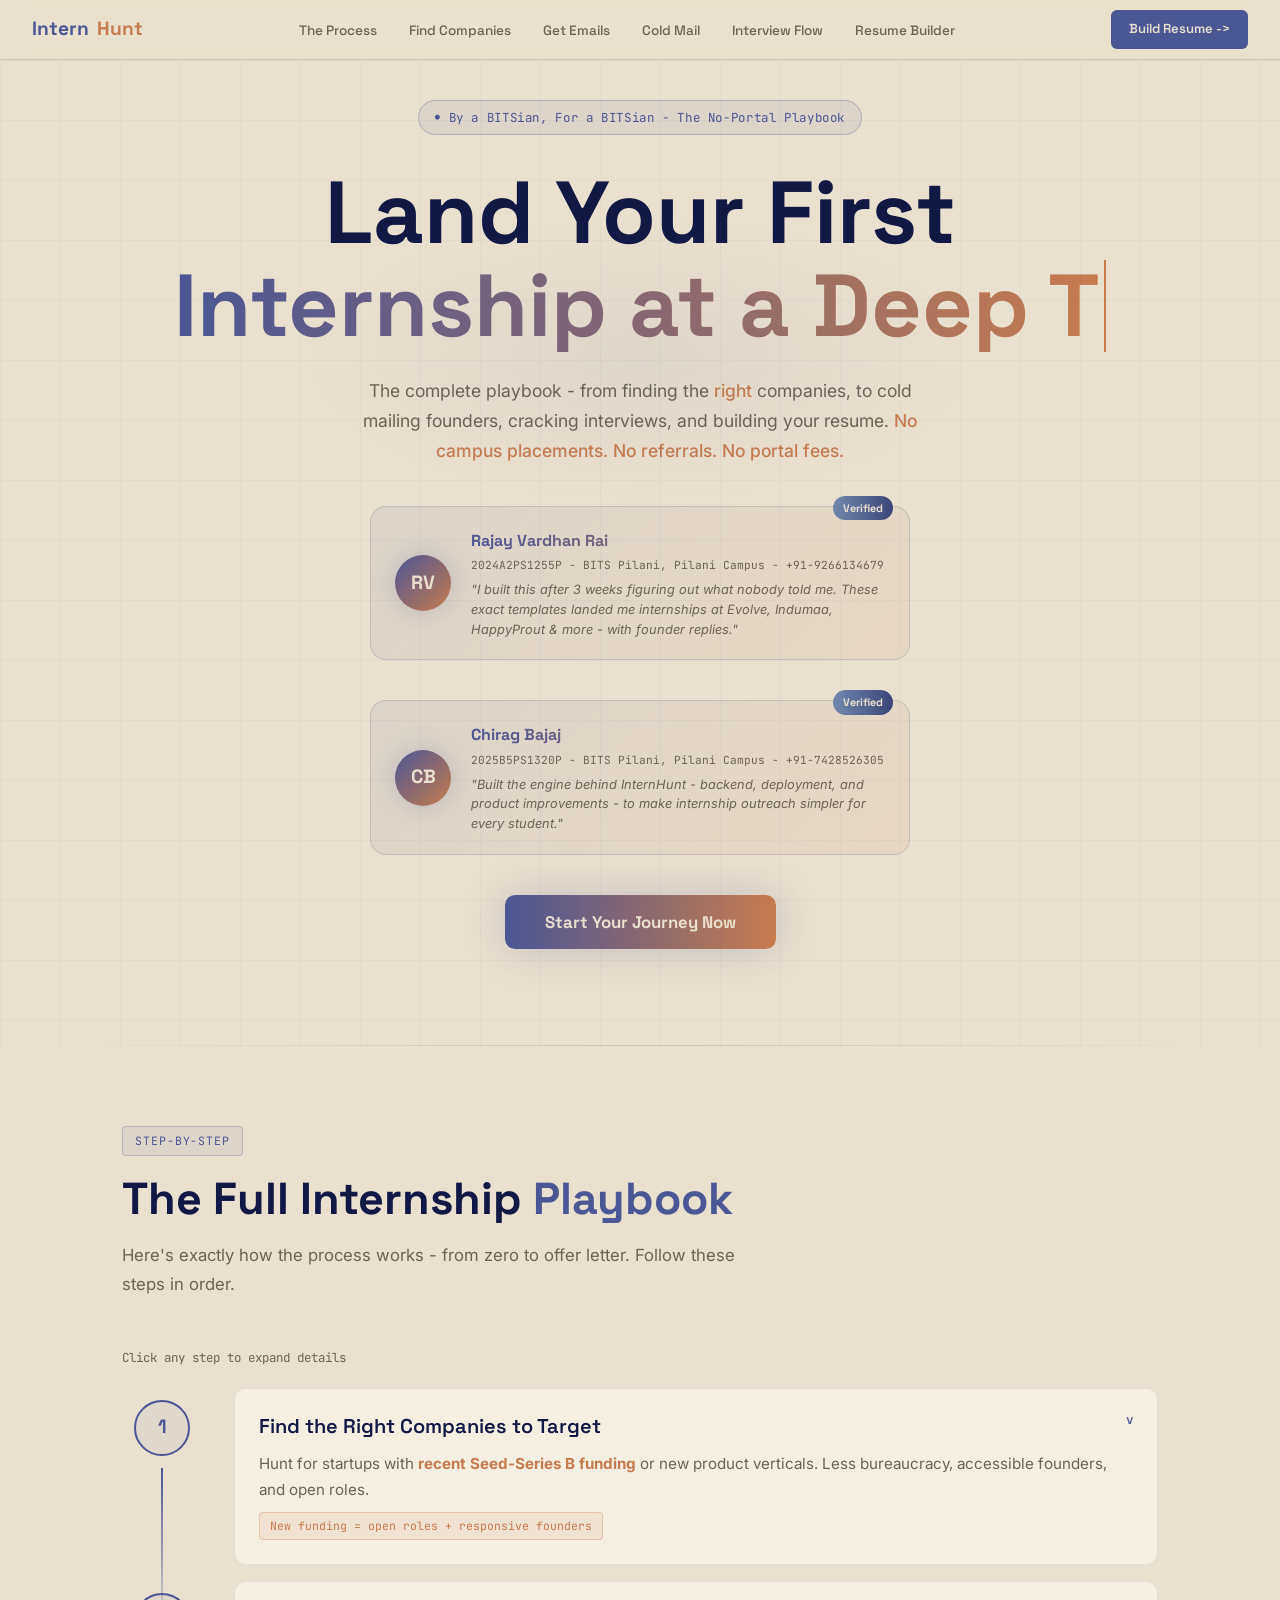
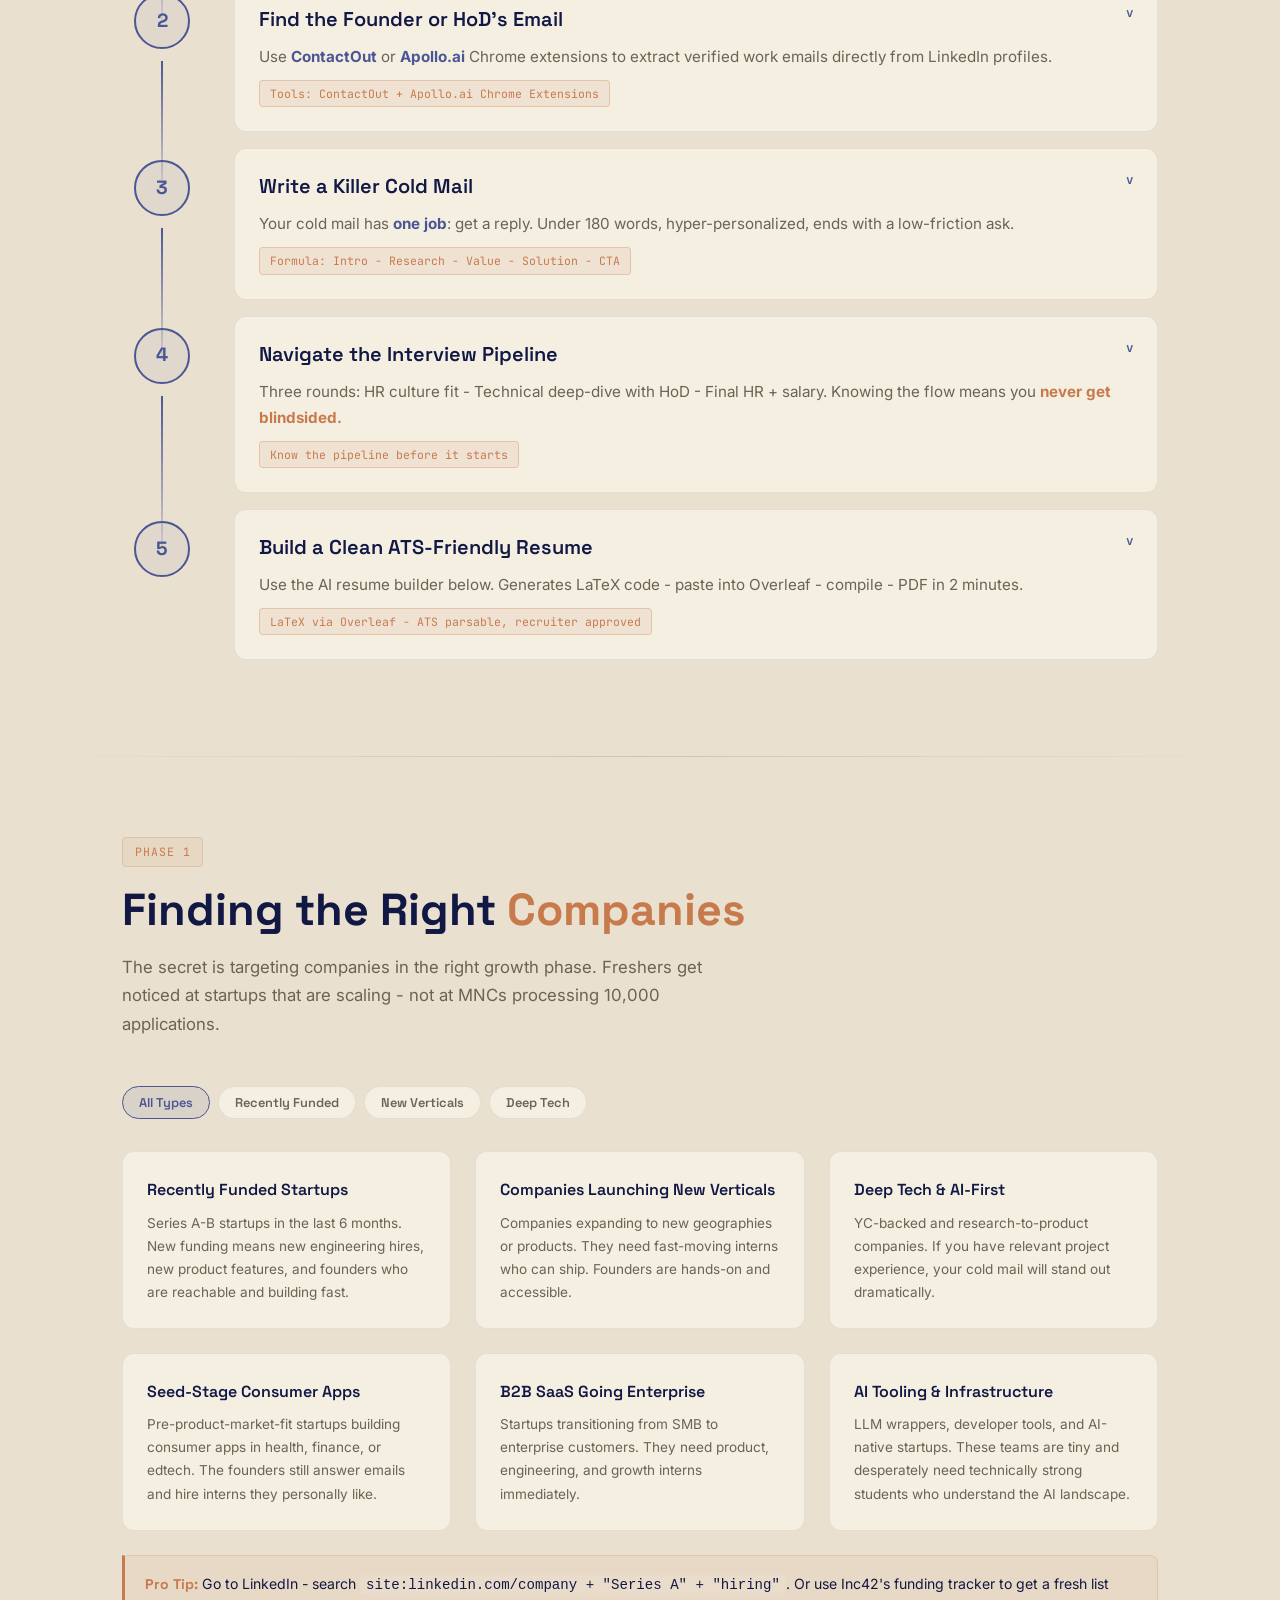
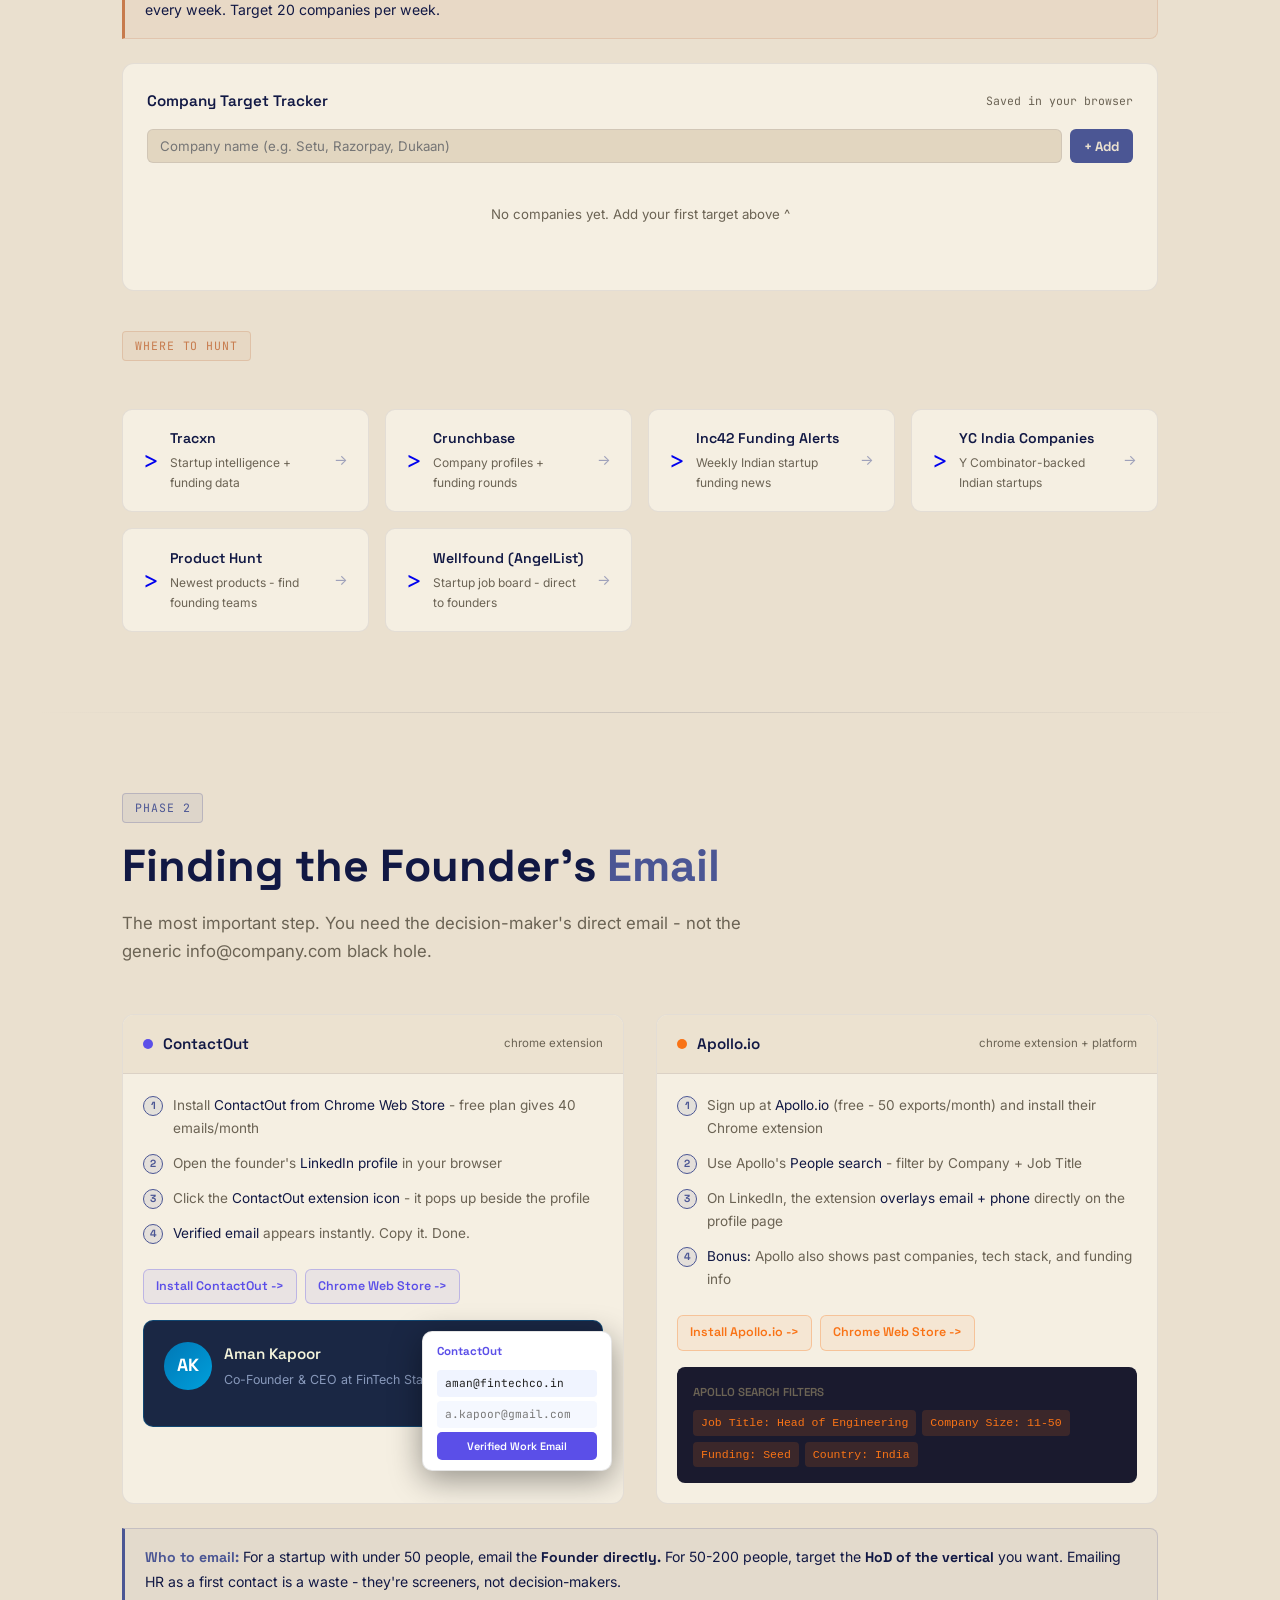
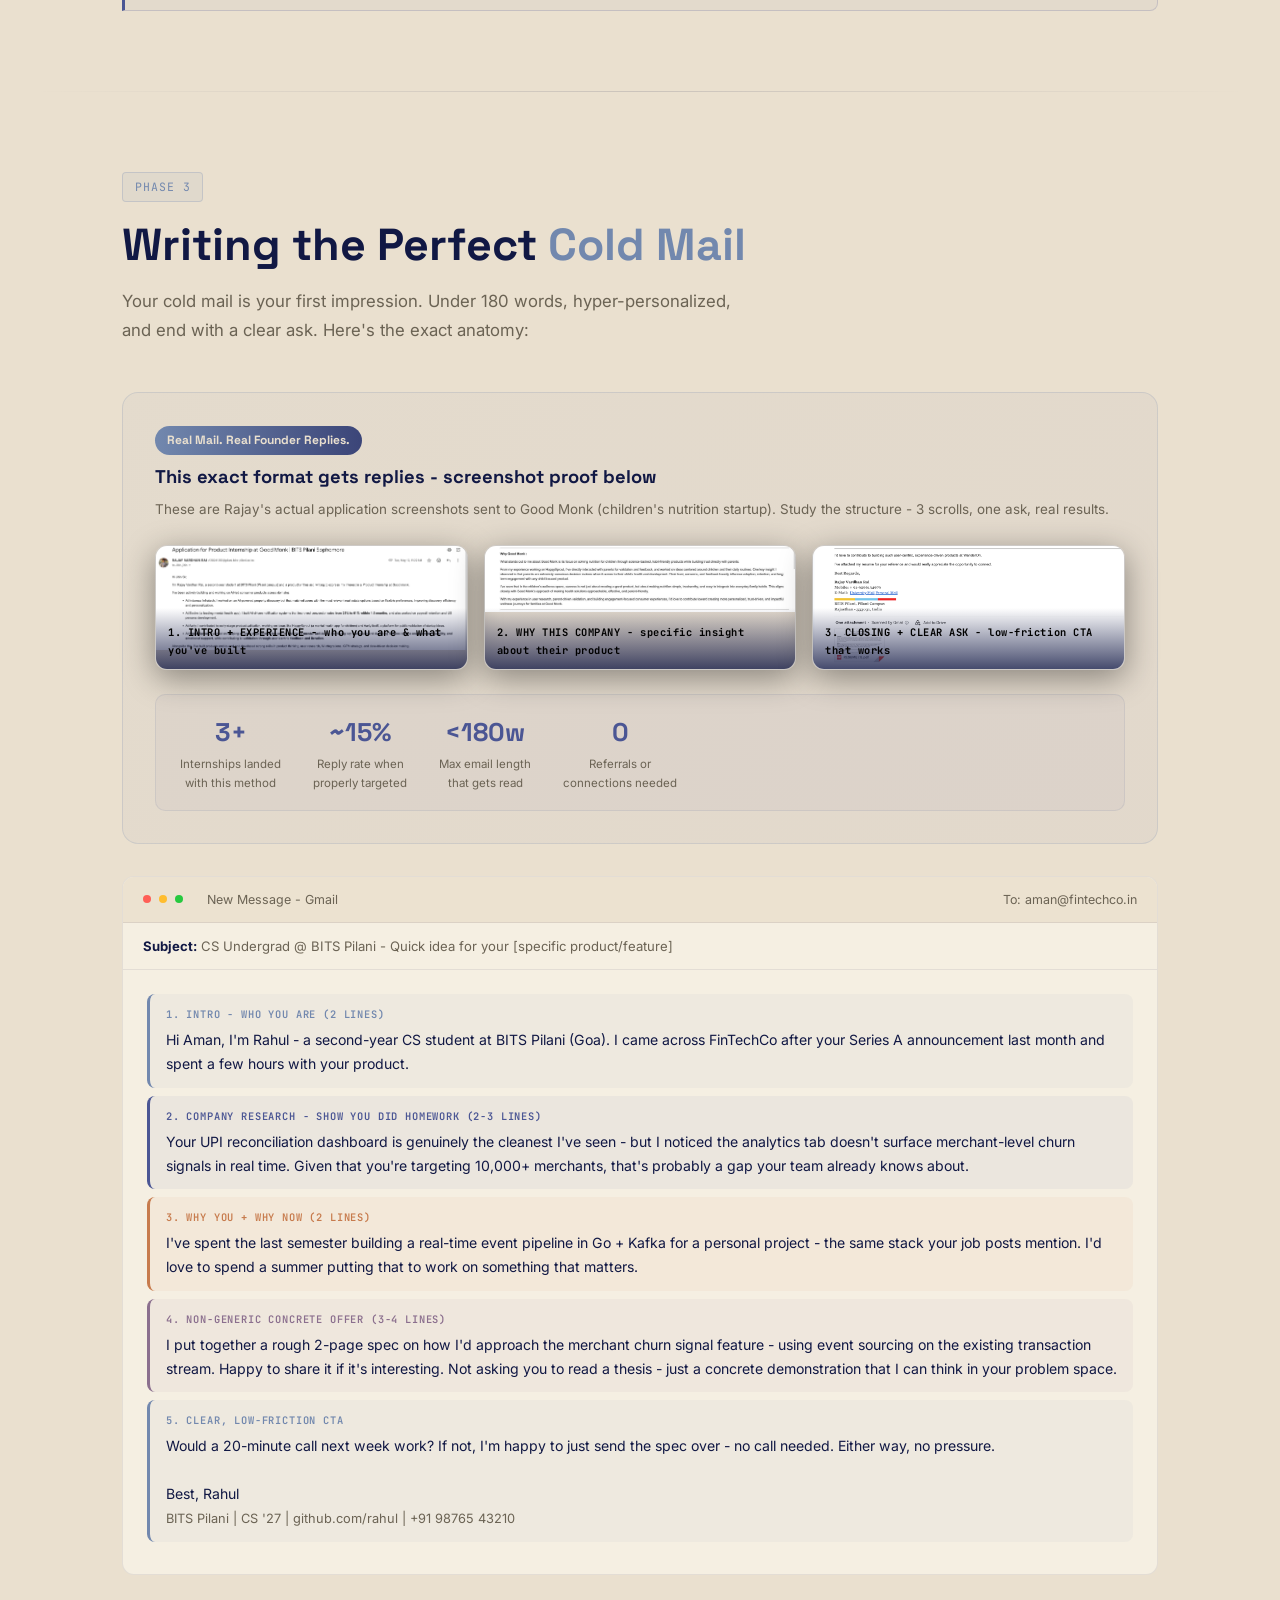
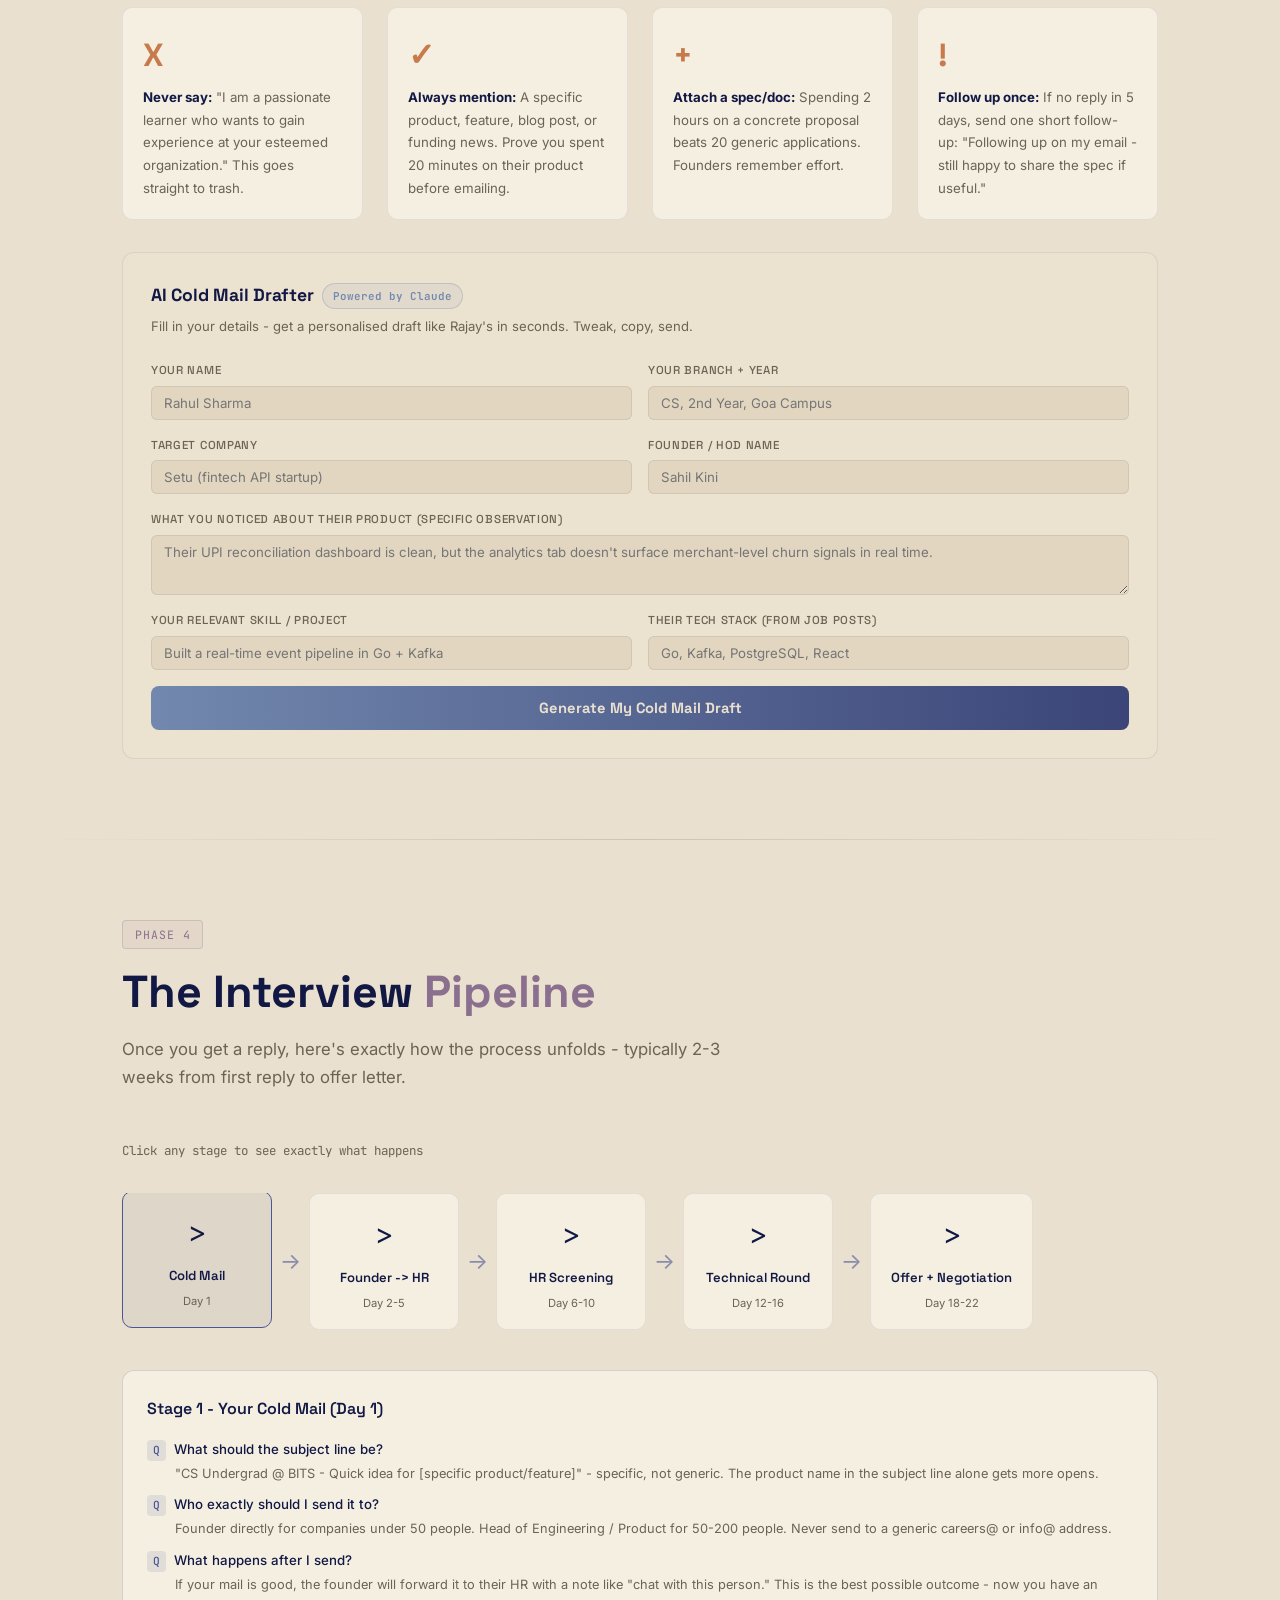
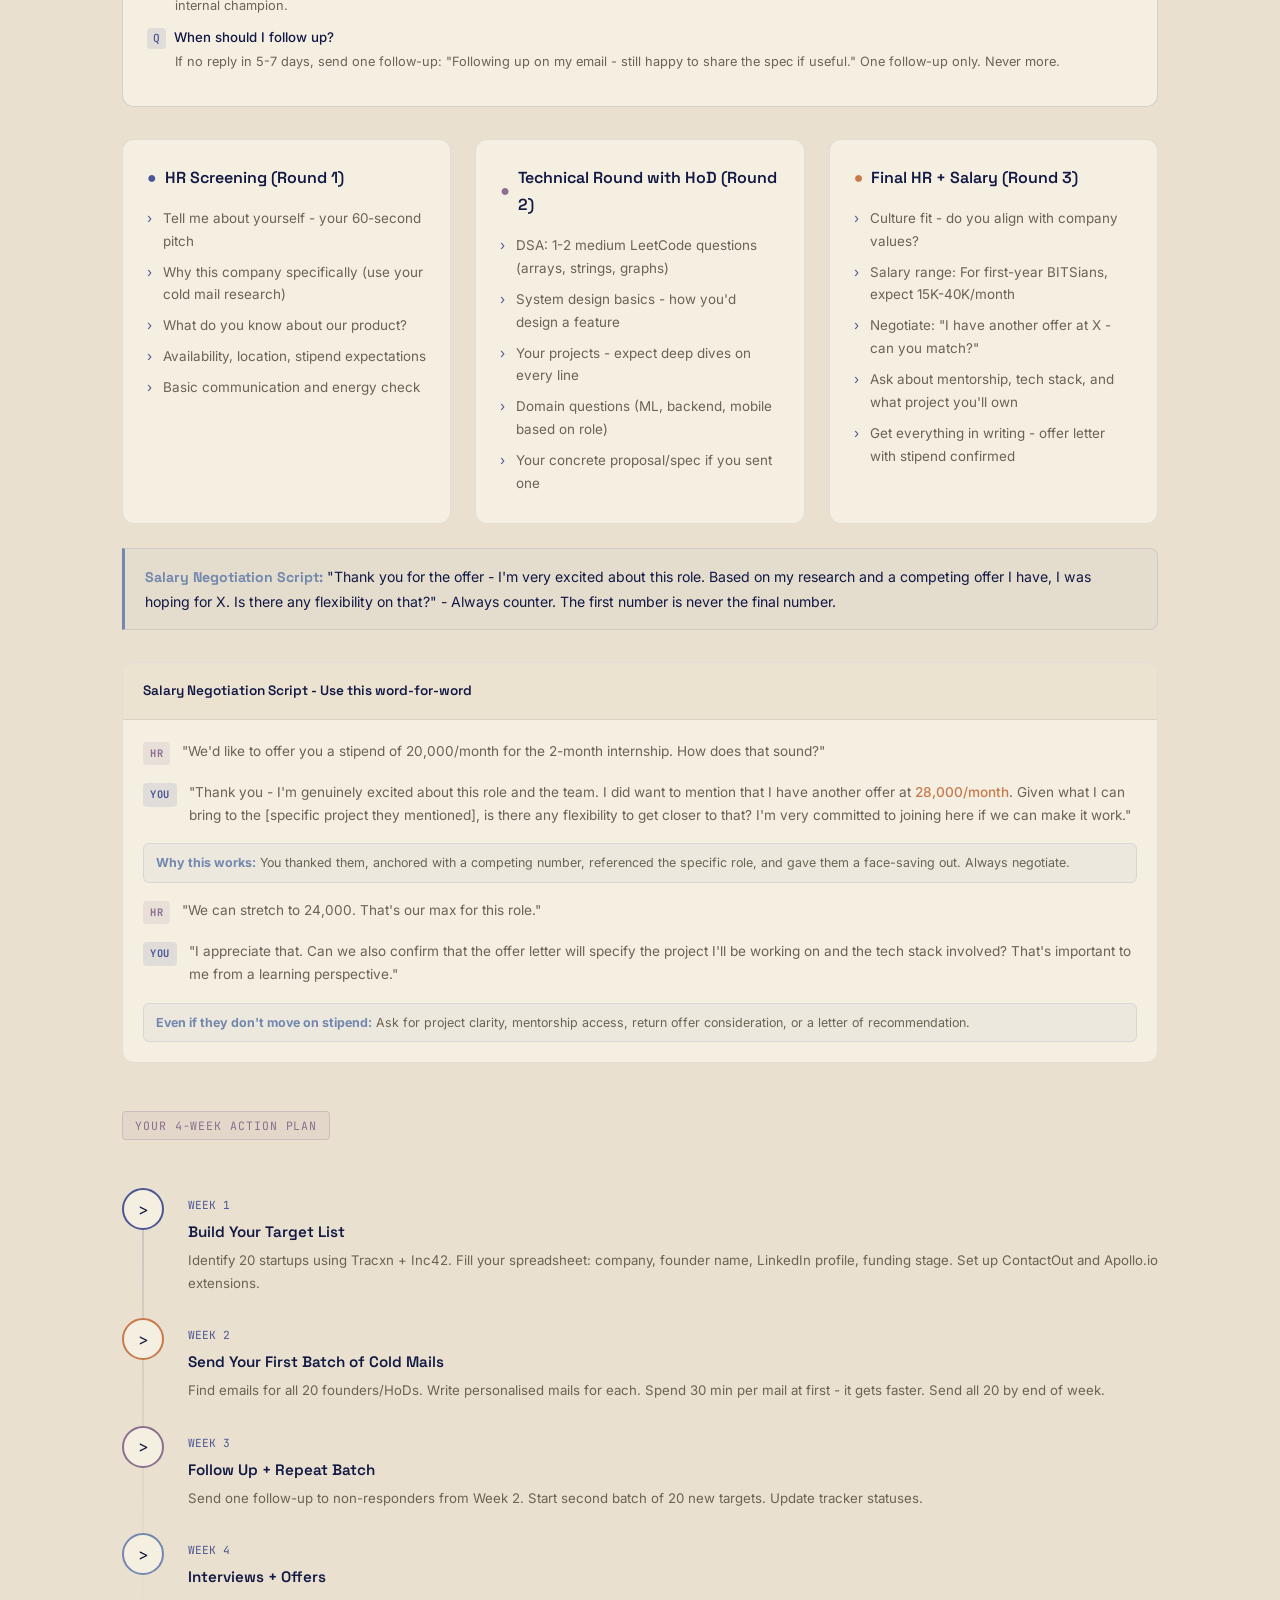
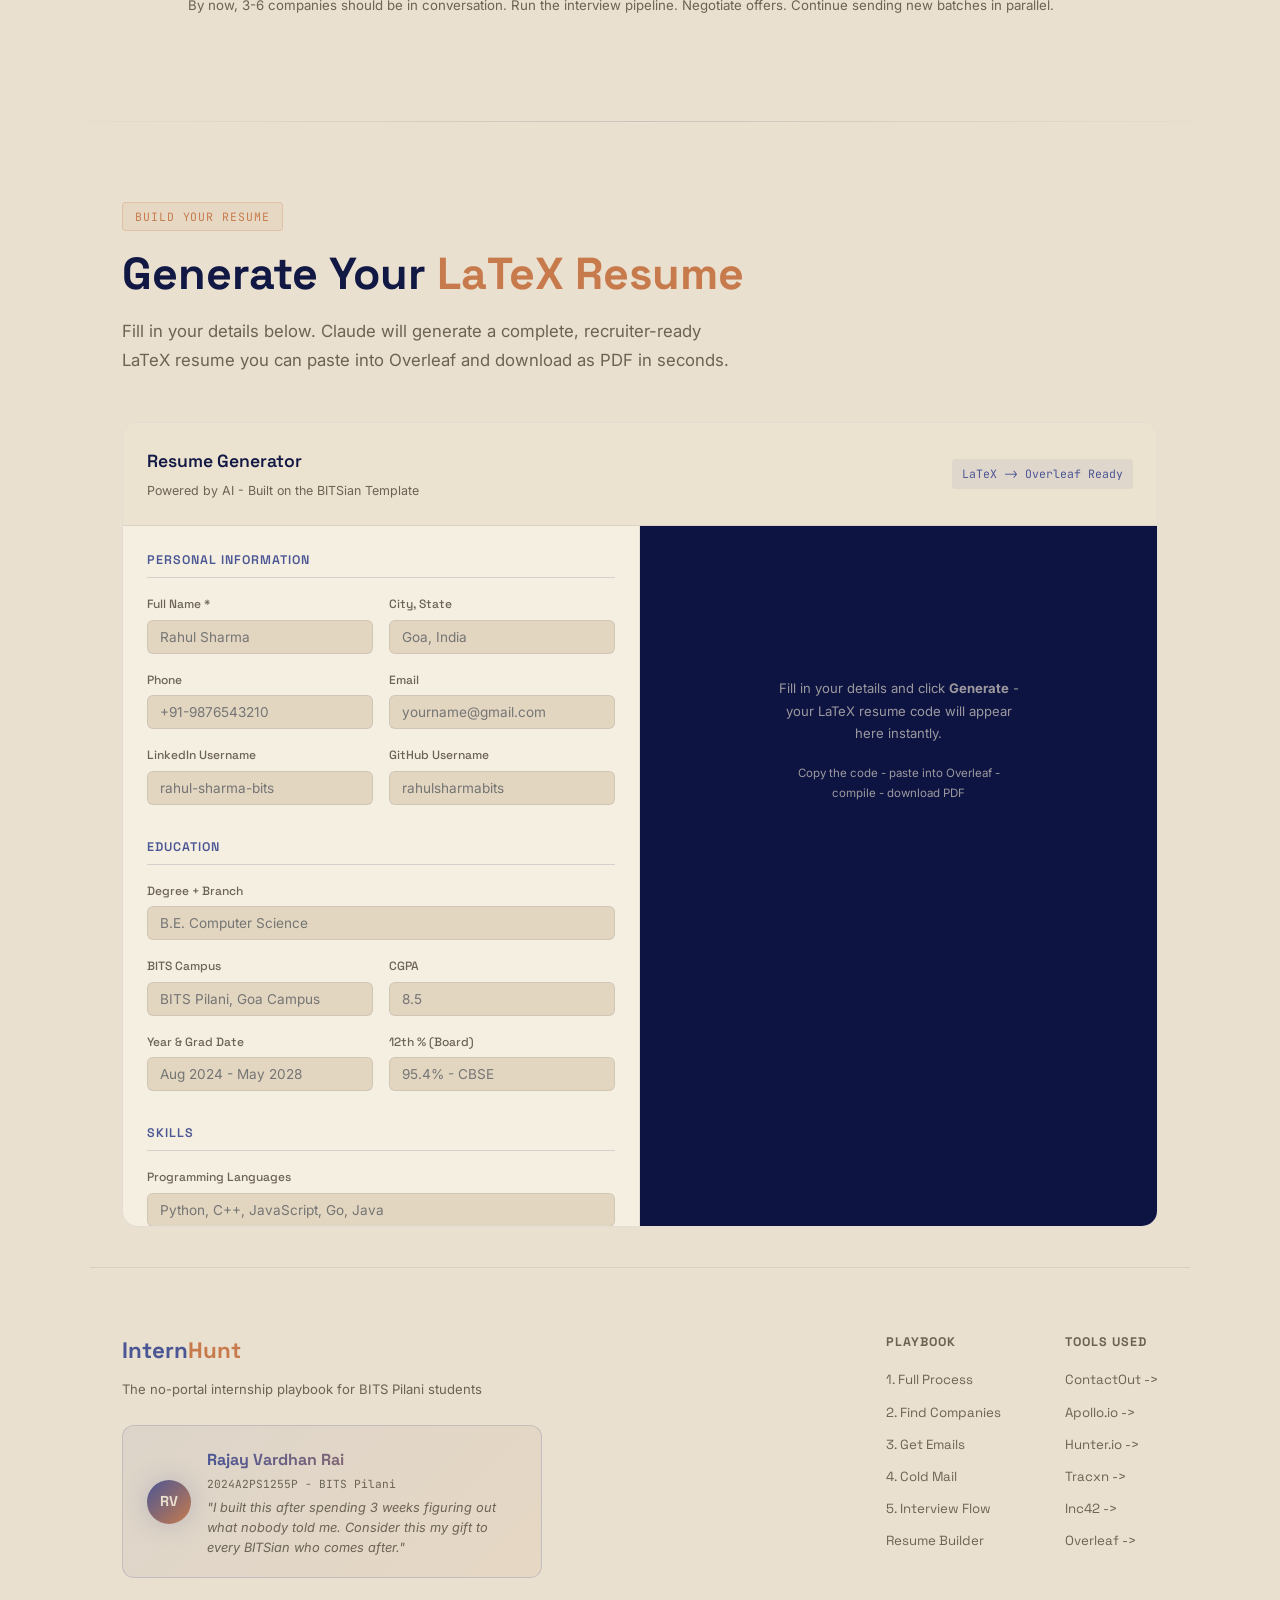
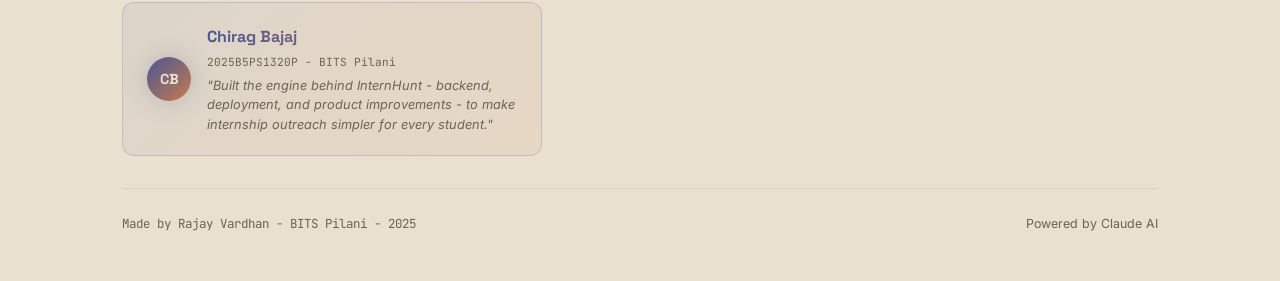
==== commit d3b00852: "fixing interview pipeline box content load issue" ====
--- a/index.html
+++ b/index.html
@@ -519,7 +519,26 @@
       <div class="pipeline-node"        data-stage="offer"   onclick="showStage(this,'offer')"> <div class="pipeline-node-icon">></div><h4>Offer + Negotiation</h4> <p>Day 18-22</p></div>
     </div>
 
-    <div class="pipeline-detail-panel" id="pipelinePanel"></div>
+    <div class="pipeline-detail-panel" id="pipelinePanel">
+    <!-- Default content (Stage 1) - visible immediately on load -->
+    <h4>Stage 1 - Your Cold Mail (Day 1)</h4>
+    <div class="pipeline-qa">
+      <div class="pipeline-q">What should the subject line be?</div>
+      <div class="pipeline-a">"CS Undergrad @ BITS - Quick idea for [specific product/feature]" - specific, not generic. The product name in the subject line alone gets more opens.</div>
+    </div>
+    <div class="pipeline-qa">
+      <div class="pipeline-q">Who exactly should I send it to?</div>
+      <div class="pipeline-a">Founder directly for companies under 50 people. Head of Engineering / Product for 50-200 people. Never send to a generic careers@ or info@ address.</div>
+    </div>
+    <div class="pipeline-qa">
+      <div class="pipeline-q">What happens after I send?</div>
+      <div class="pipeline-a">If your mail is good, the founder will forward it to their HR with a note like "chat with this person." This is the best possible outcome - now you have an internal champion.</div>
+    </div>
+    <div class="pipeline-qa">
+      <div class="pipeline-q">When should I follow up?</div>
+      <div class="pipeline-a">If no reply in 5-7 days, send one follow-up: "Following up on my email - still happy to share the spec if useful." One follow-up only. Never more.</div>
+    </div>
+  </div>
 
     <div class="flow-detail-grid">
       <div class="flow-detail-card">
@@ -1168,11 +1187,21 @@
       });
     }
 
-    // ─── SMOOTH SCROLL ──────────────────────────────────────────────────────────
-    document.querySelectorAll('a[href^="#"]').forEach(a => {
-      a.addEventListener('click', e => {
-        const target = document.querySelector(a.getAttribute('href'));
-        if (target) { e.preventDefault(); target.scrollIntoView({ behavior: 'smooth', block: 'start' }); }
+    // ─── PIPELINE INIT (safe, runs after DOM + data ready) ────────────────────────
+    document.addEventListener('DOMContentLoaded', () => {
+      // Set first node active + show its content
+      const firstNode = document.querySelector('.pipeline-node[data-stage="mail"]');
+      if (firstNode) {
+        firstNode.classList.add('active');
+        showStage(firstNode, 'mail');
+      }
+
+      // ─── SMOOTH SCROLL ──────────────────────────────────────────────────────────
+      document.querySelectorAll('a[href^="#"]').forEach(a => {
+        a.addEventListener('click', e => {
+          const target = document.querySelector(a.getAttribute('href'));
+          if (target) { e.preventDefault(); target.scrollIntoView({ behavior: 'smooth', block: 'start' }); }
+        });
       });
     });
   </script>
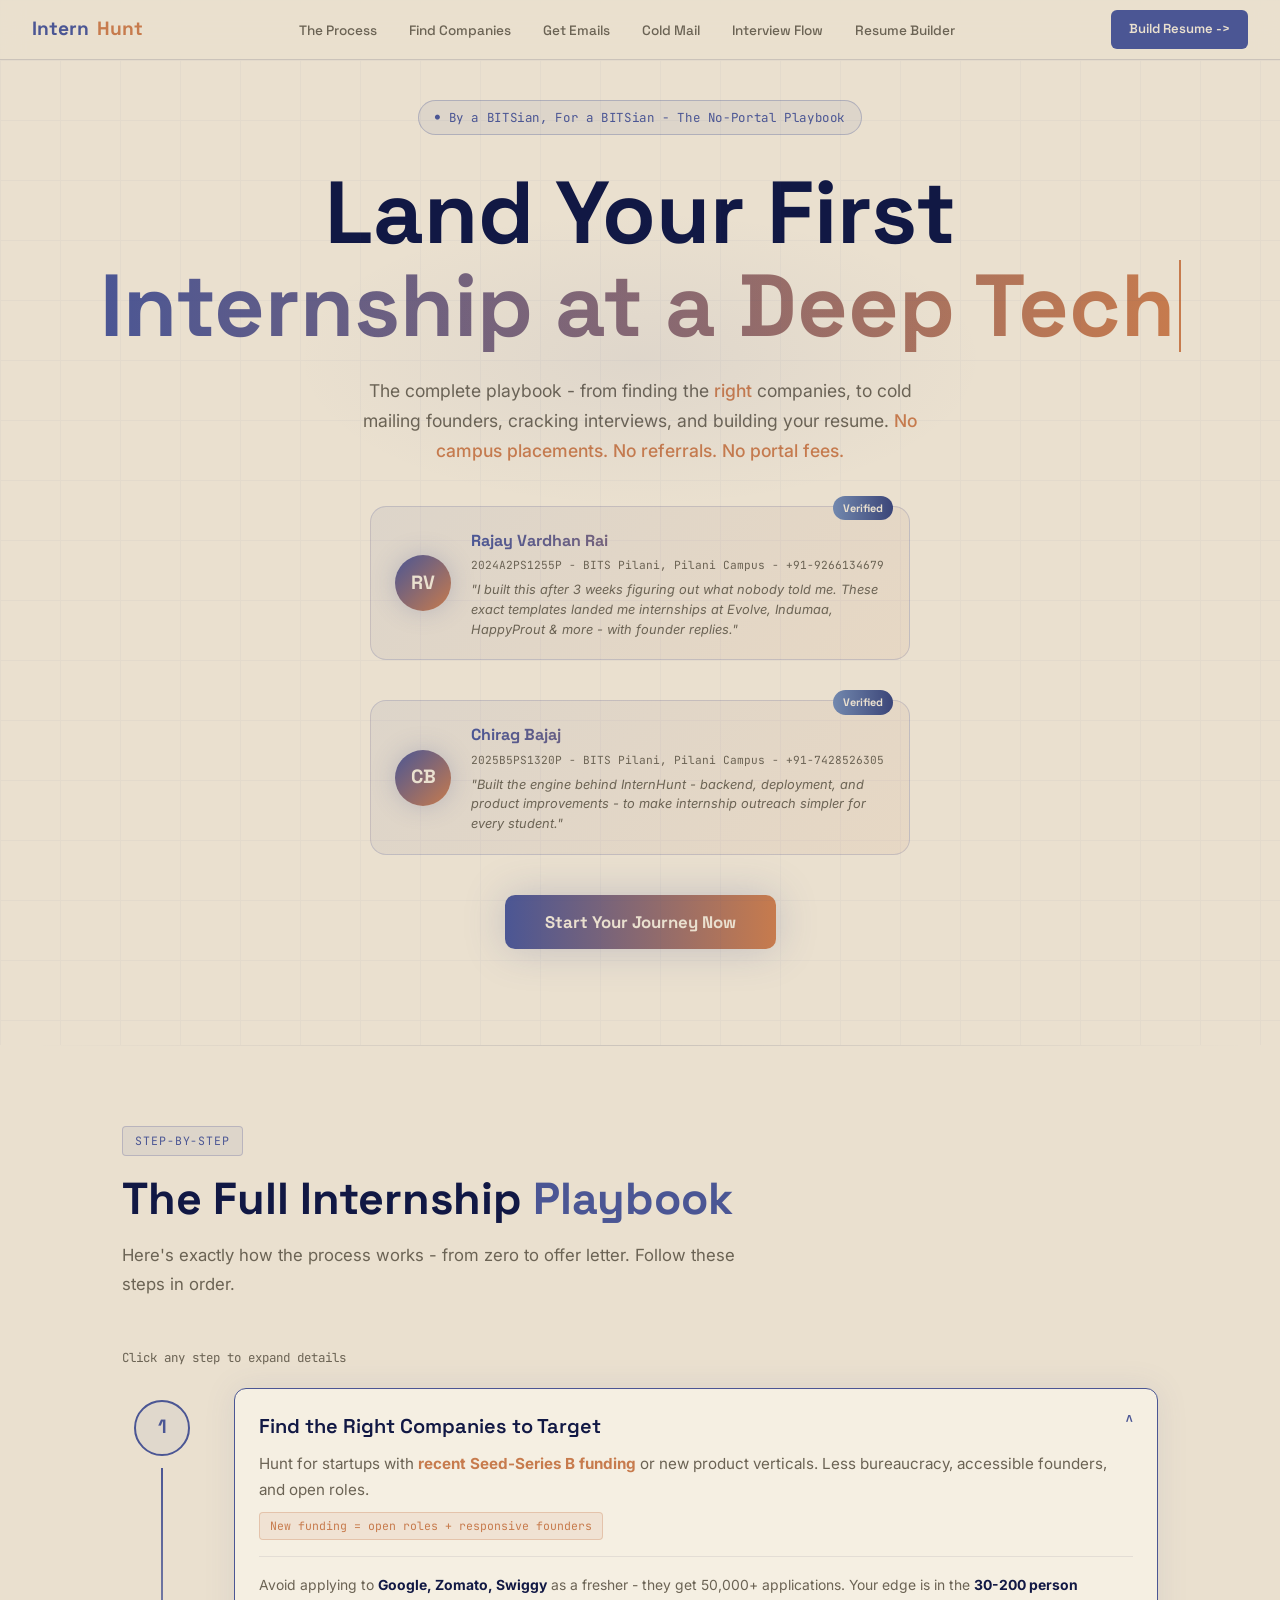
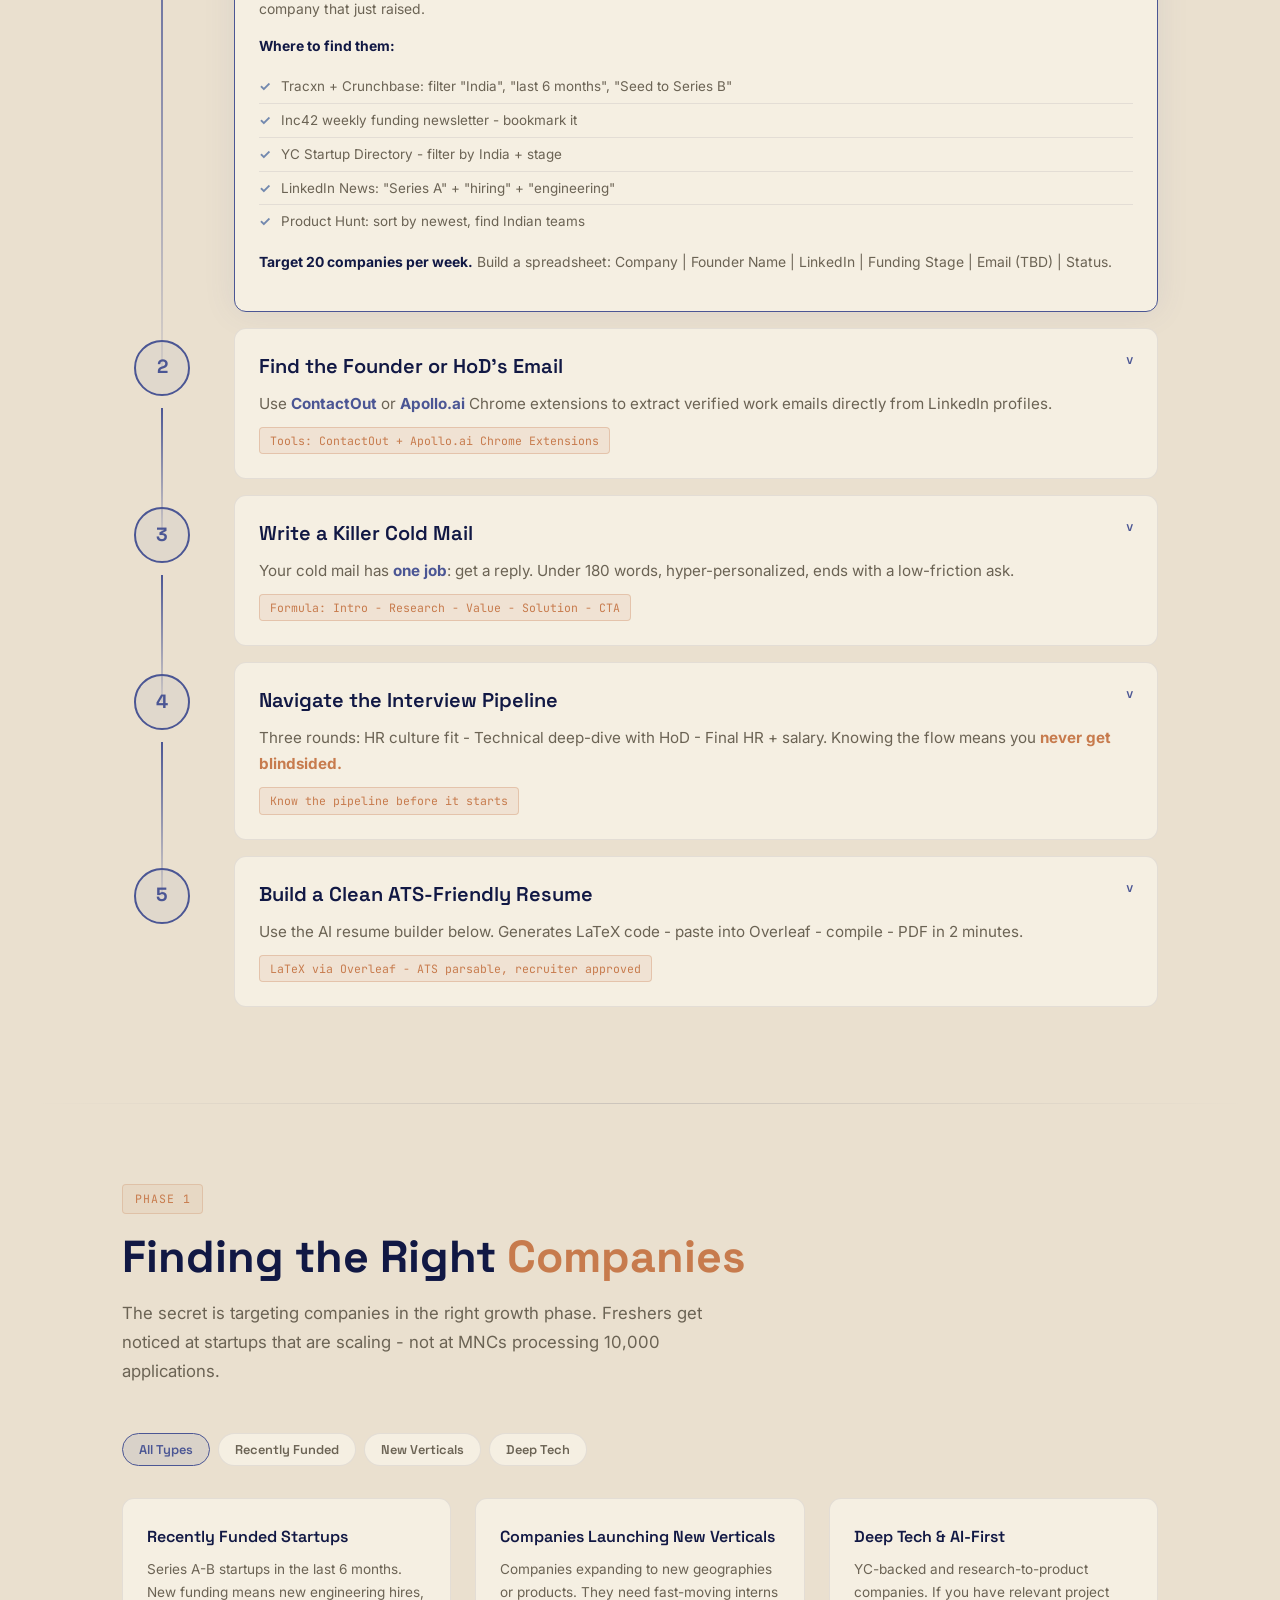
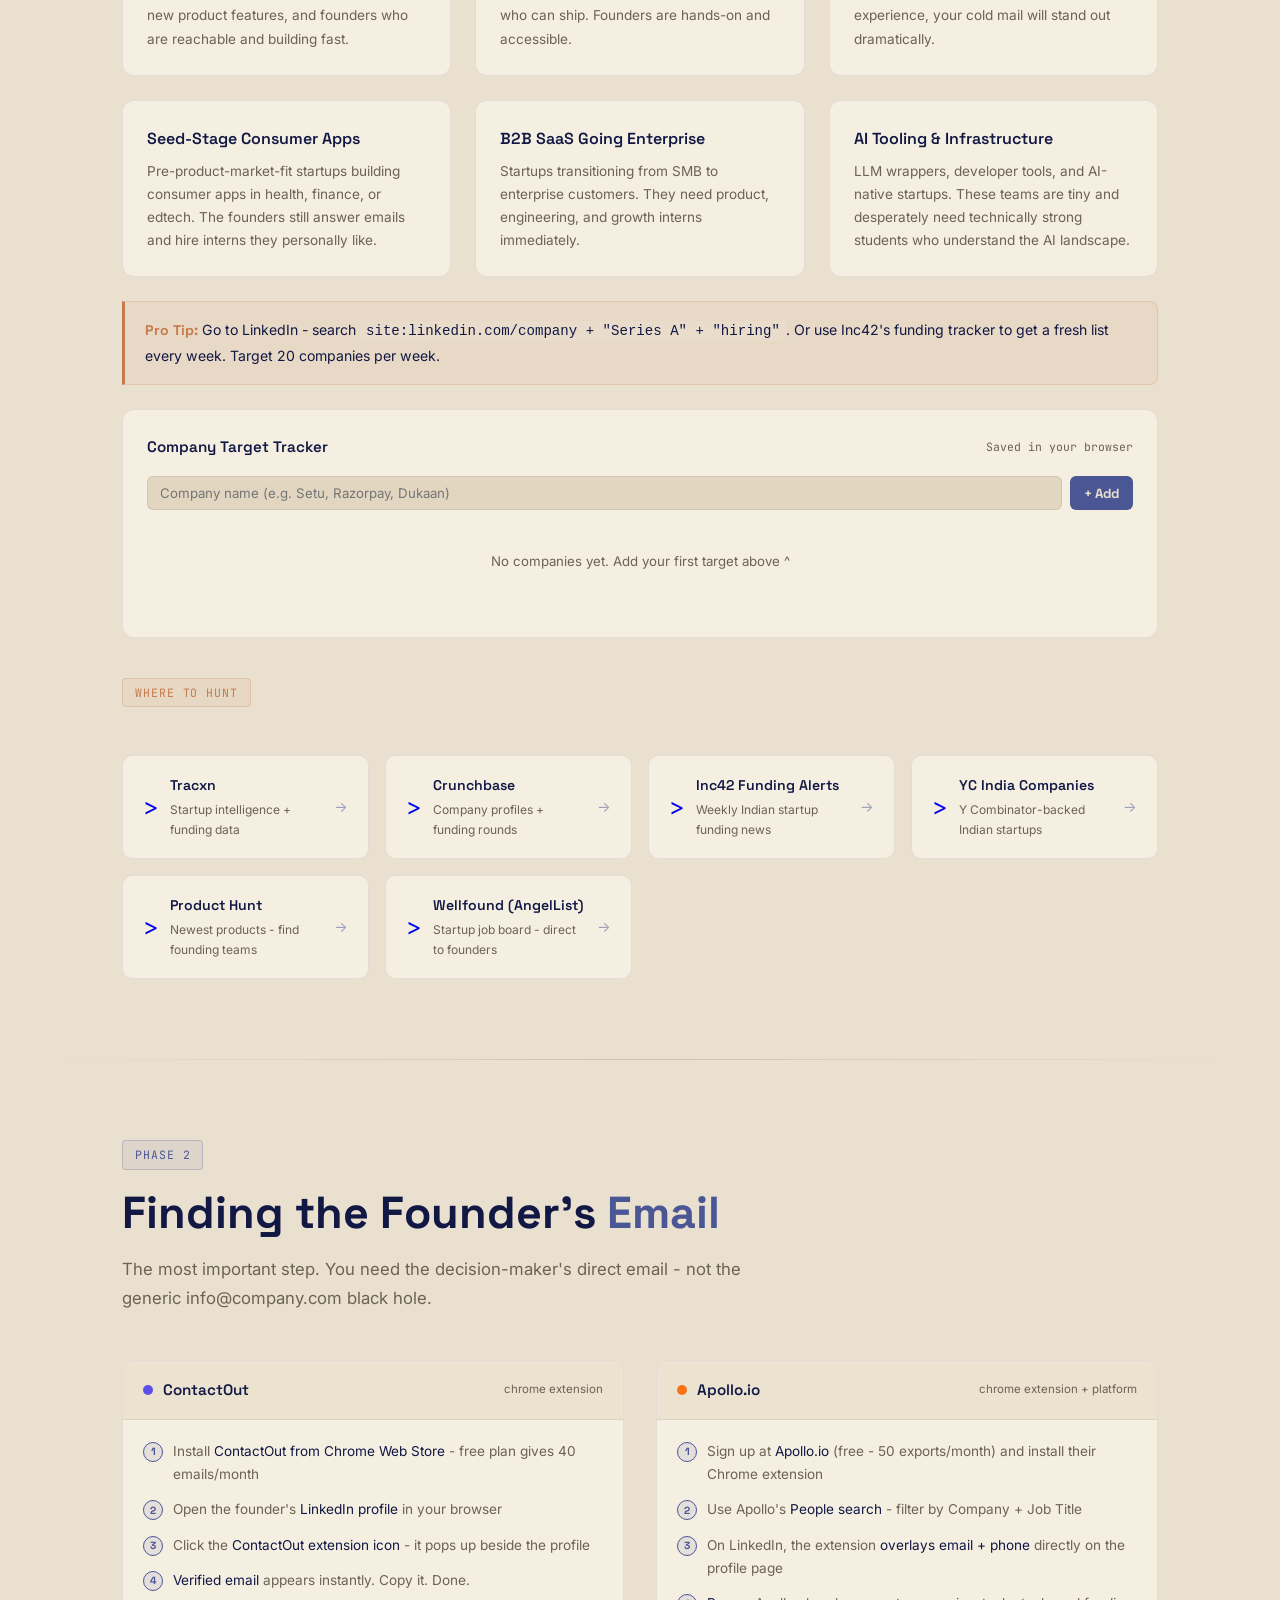
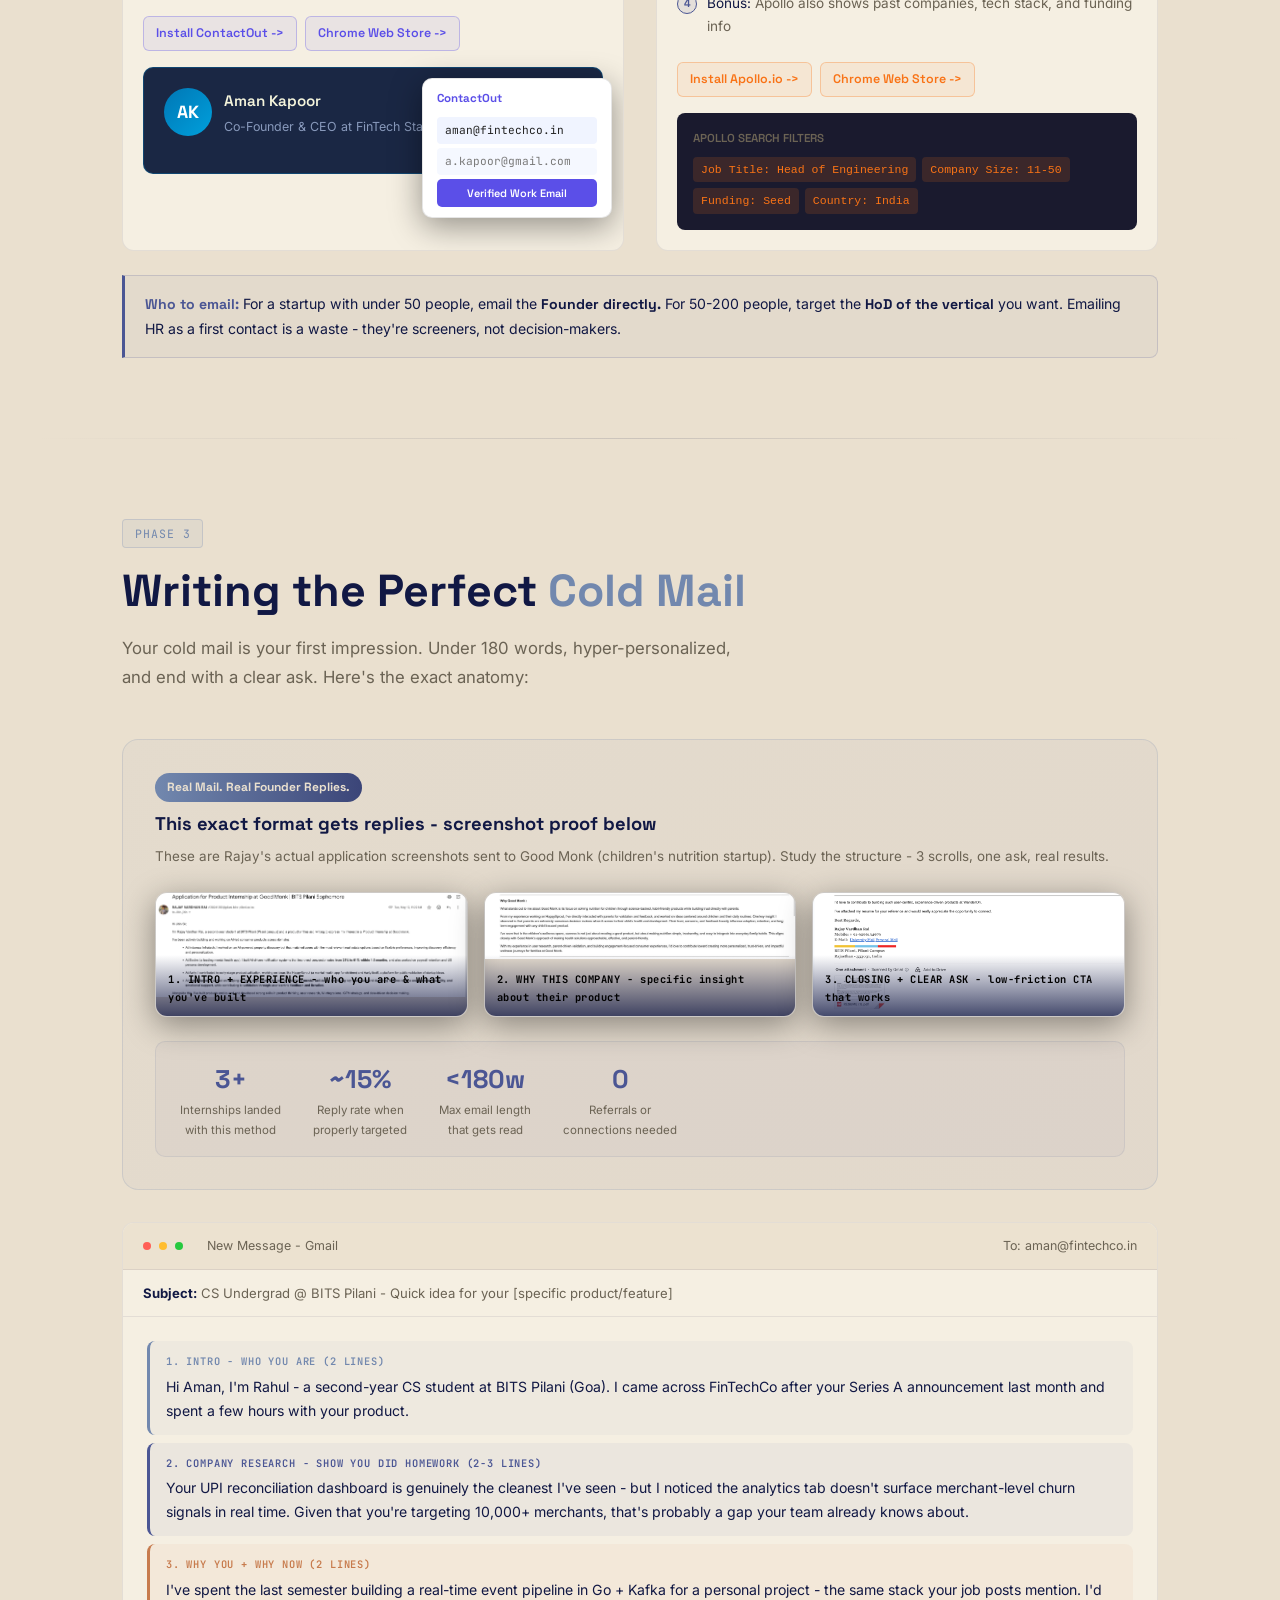
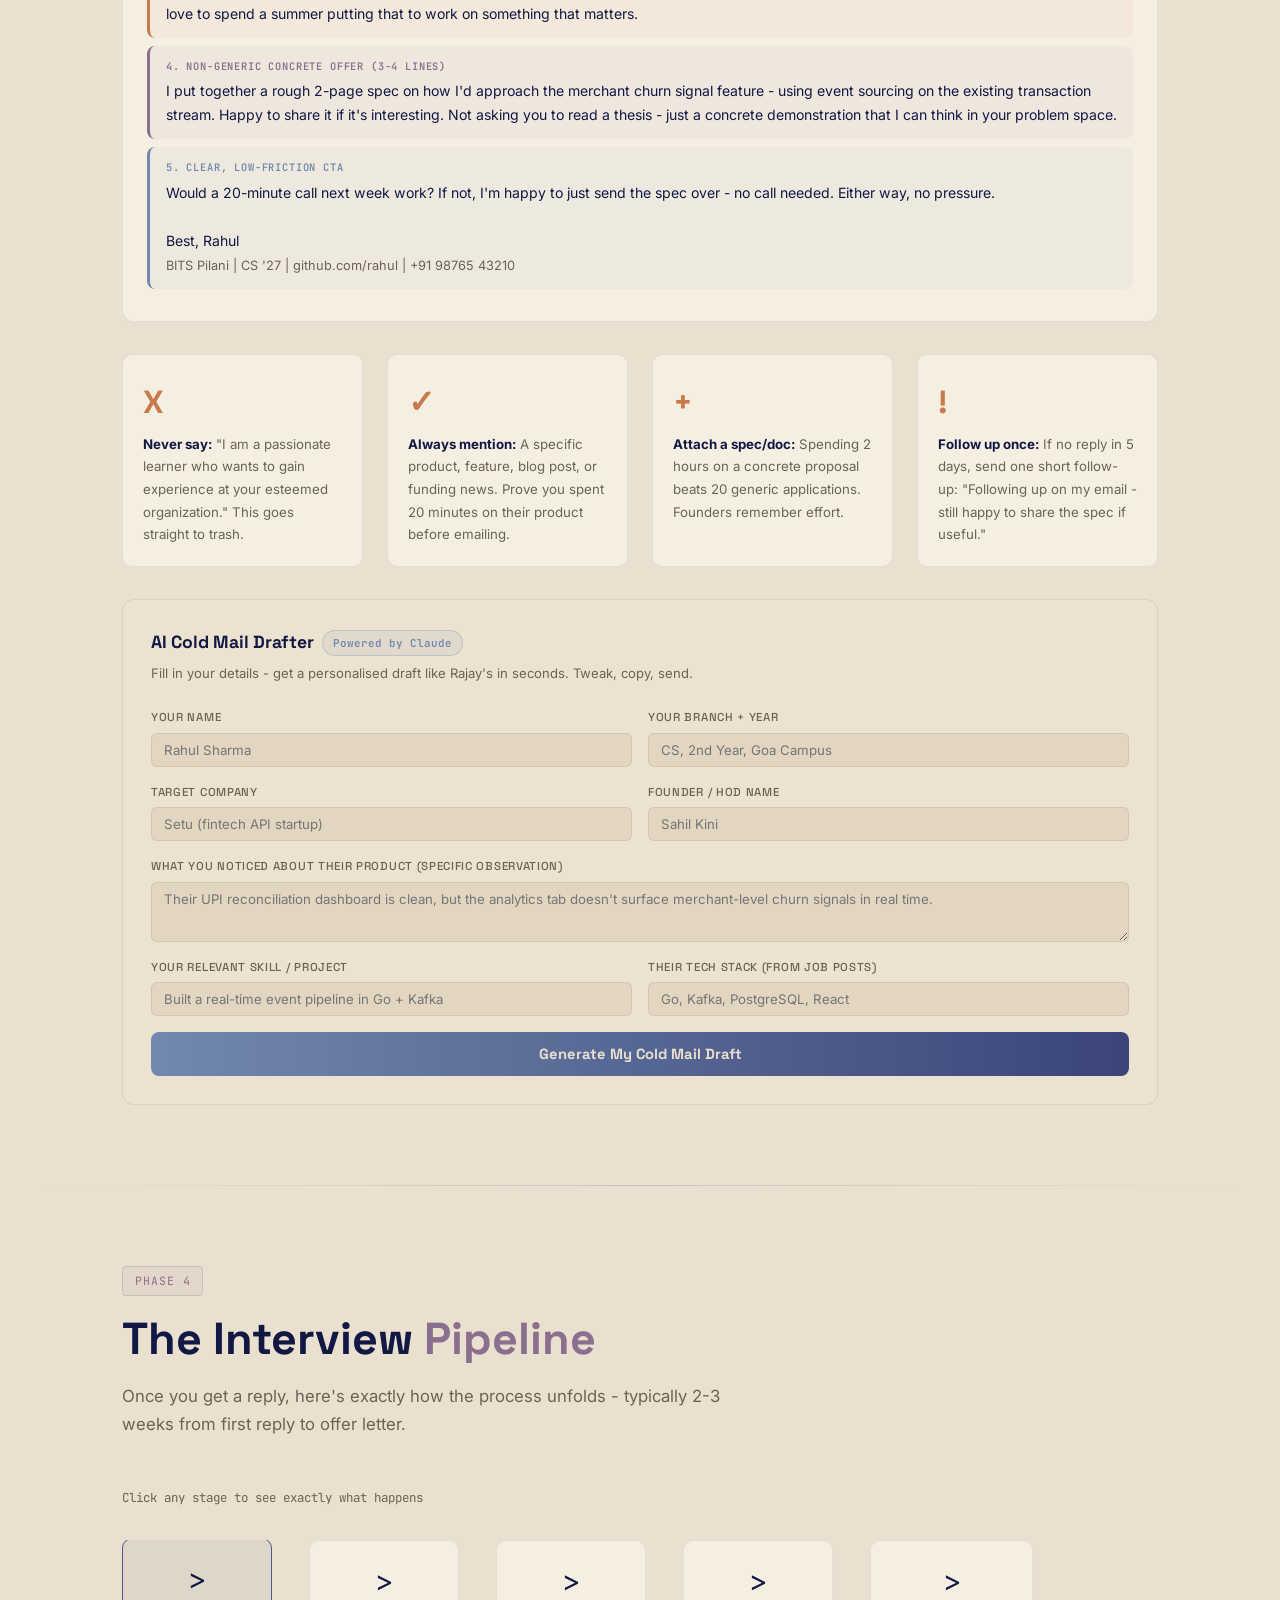
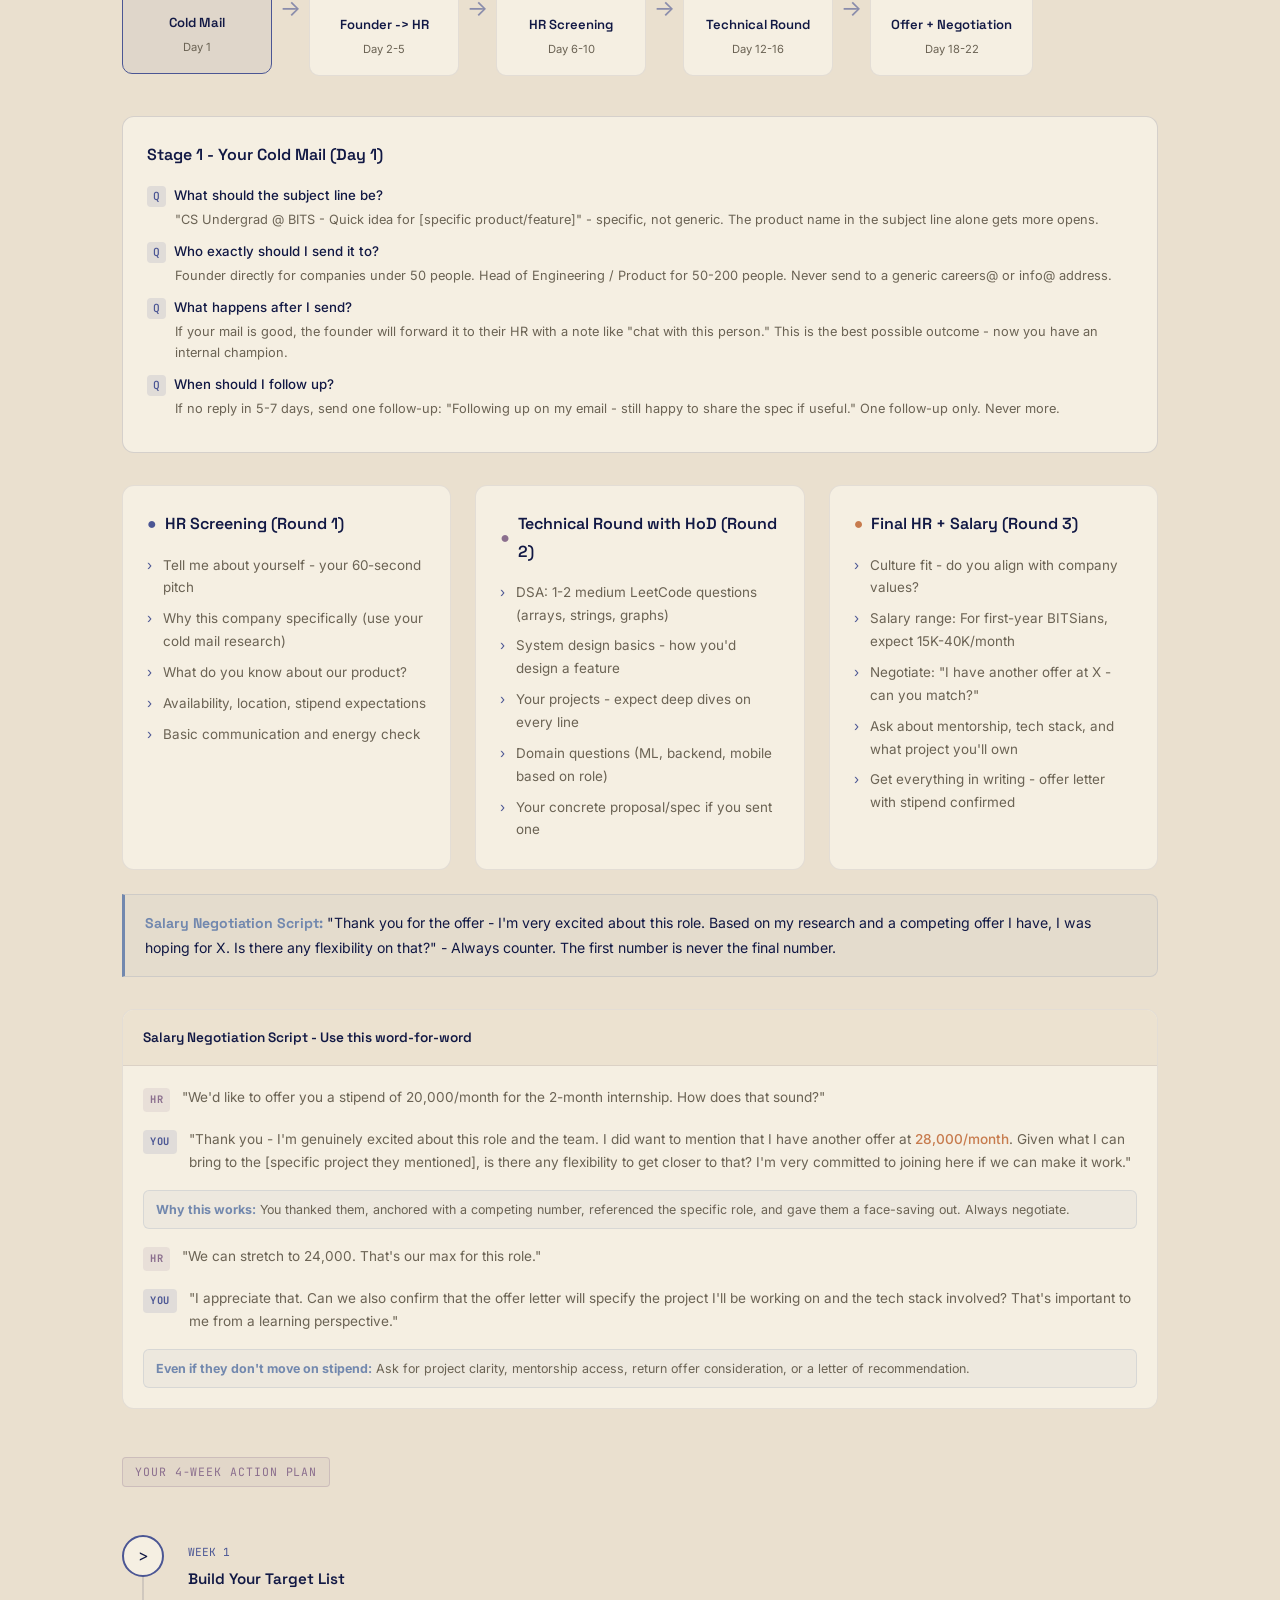
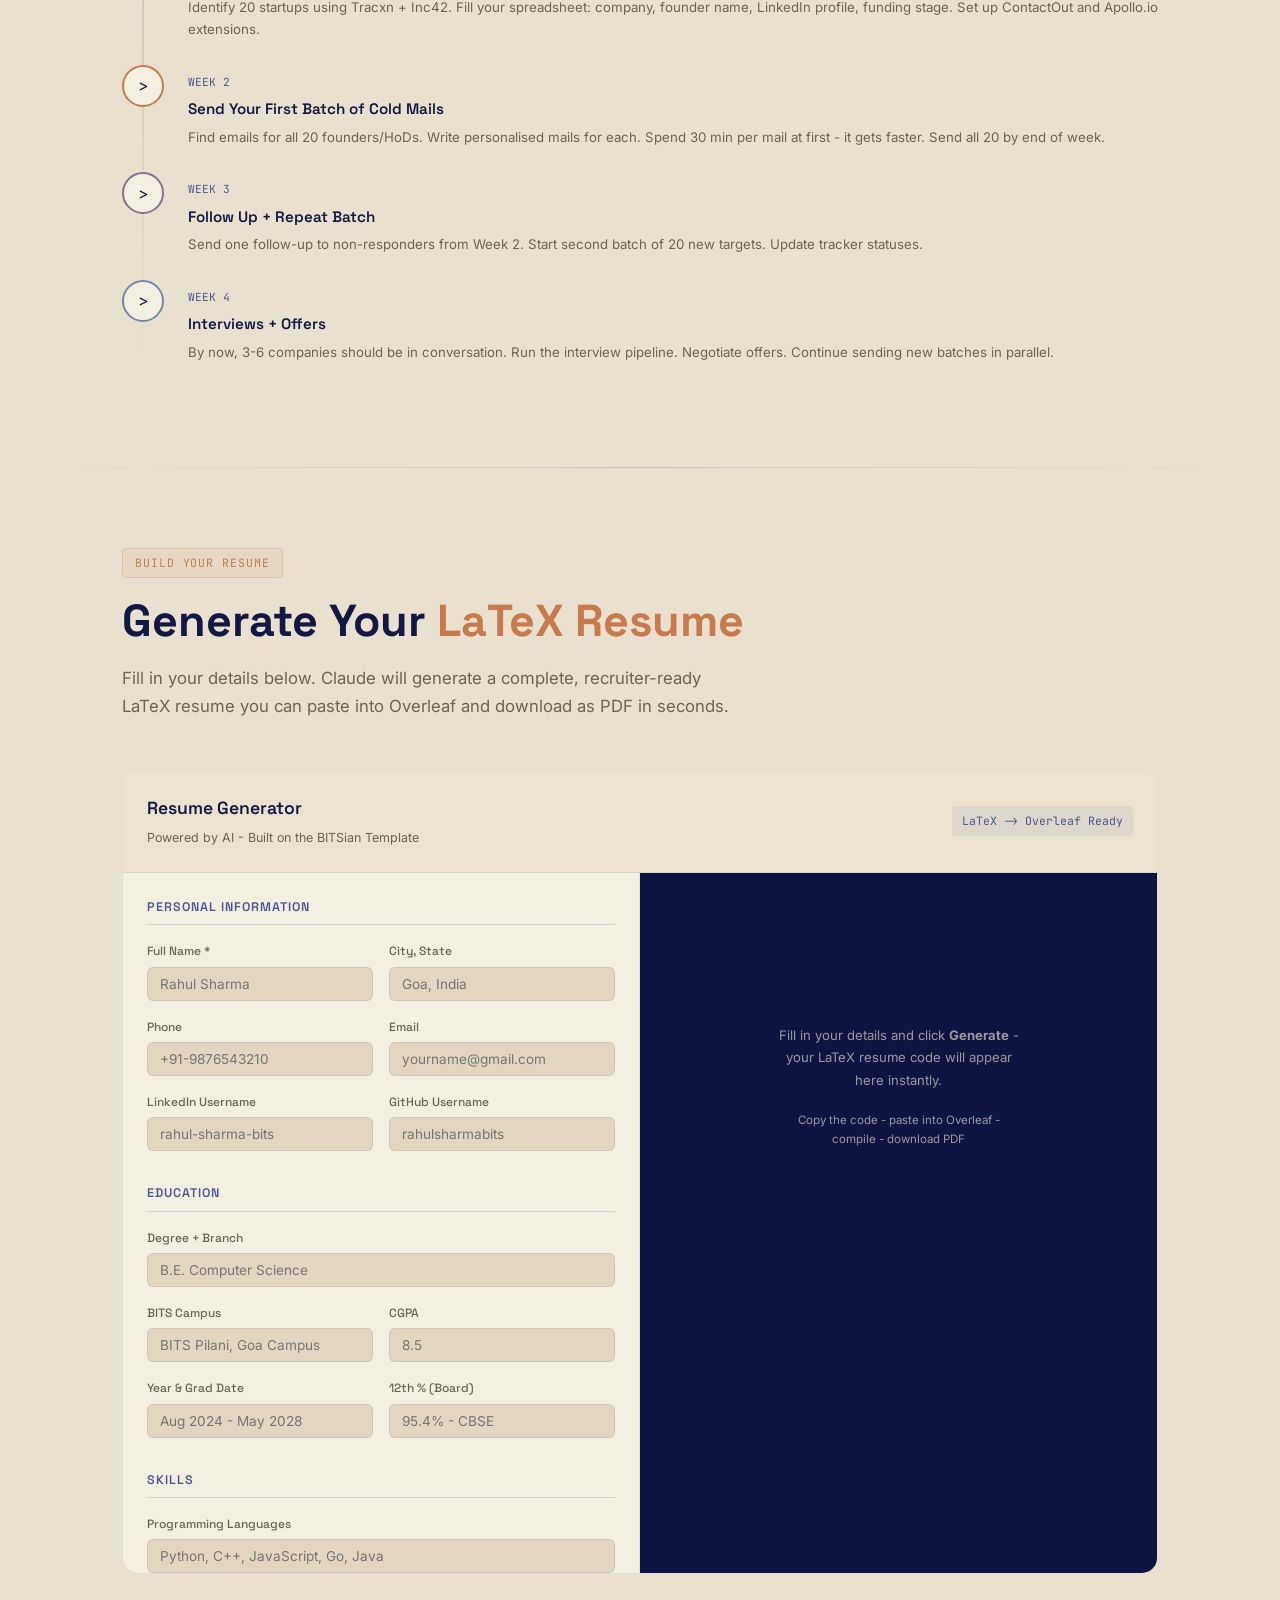
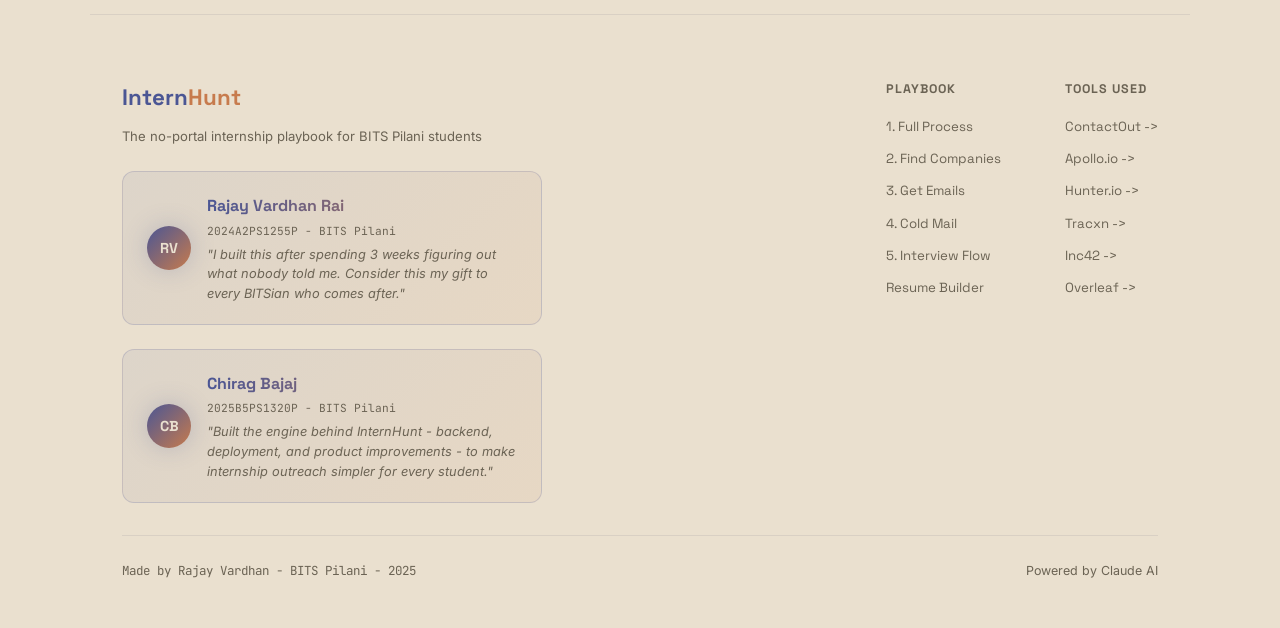
==== commit 958cf1c7: "fixed index script" ====
--- a/index.html
+++ b/index.html
@@ -805,7 +805,7 @@
     </div>
   </footer>
 
-  <script>
+    <script>
     // ─── CONFIG ─────────────────────────────────────────────────────────────────
     const WORKER_URL = 'https://internhuntserver.chirag-bajaj-1010.workers.dev/';
 
@@ -852,7 +852,6 @@
       document.getElementById('heroContent').classList.add('revealed');
       document.getElementById('startBtn').style.display = 'none';
 
-      // Animate counters
       document.querySelectorAll('.hero-stat .num[data-count]').forEach(el => {
         const target = parseInt(el.dataset.count);
         const suffix = el.dataset.suffix || '';
@@ -882,7 +881,8 @@
       document.querySelectorAll('.step-item').forEach(s => s.classList.remove('active'));
       if (!wasActive) el.classList.add('active');
     }
-    const steps = document.query.querySelectorAll('.step-item');
+    // FIXED: document.query → document
+    const steps = document.querySelectorAll('.step-item');
     if (steps.length) steps[0].classList.add('active');
 
     // ─── COMPANY FILTER ─────────────────────────────────────────────────────────
@@ -896,7 +896,7 @@
       });
     }
 
-    // ─── PIPELINE ───────────────────────────────────────────────────────────────
+    // ─── PIPELINE DATA ──────────────────────────────────────────────────────────
     const pipelineData = {
       mail: {
         title: 'Stage 1 - Your Cold Mail (Day 1)',
@@ -954,7 +954,6 @@
           '</div>'
         ).join('');
     }
-    showStage(document.querySelector('.pipeline-node'), 'mail');
 
     // ─── TRACKER ────────────────────────────────────────────────────────────────
     const STATUSES     = ['target', 'emailed', 'replied', 'interview', 'offer'];
@@ -1187,16 +1186,16 @@
       });
     }
 
-    // ─── PIPELINE INIT (safe, runs after DOM + data ready) ────────────────────────
+    // ─── INIT ON DOM READY ──────────────────────────────────────────────────────
     document.addEventListener('DOMContentLoaded', () => {
-      // Set first node active + show its content
+      // Pipeline: activate first node & load its content
       const firstNode = document.querySelector('.pipeline-node[data-stage="mail"]');
       if (firstNode) {
         firstNode.classList.add('active');
         showStage(firstNode, 'mail');
       }
 
-      // ─── SMOOTH SCROLL ──────────────────────────────────────────────────────────
+      // Smooth scroll for anchor links
       document.querySelectorAll('a[href^="#"]').forEach(a => {
         a.addEventListener('click', e => {
           const target = document.querySelector(a.getAttribute('href'));
@@ -1206,6 +1205,7 @@
     });
   </script>
 
+  
   <!-- lightbox -->
   <div id="imageModal" class="image-modal">
     <span class="modal-close">&times;</span>
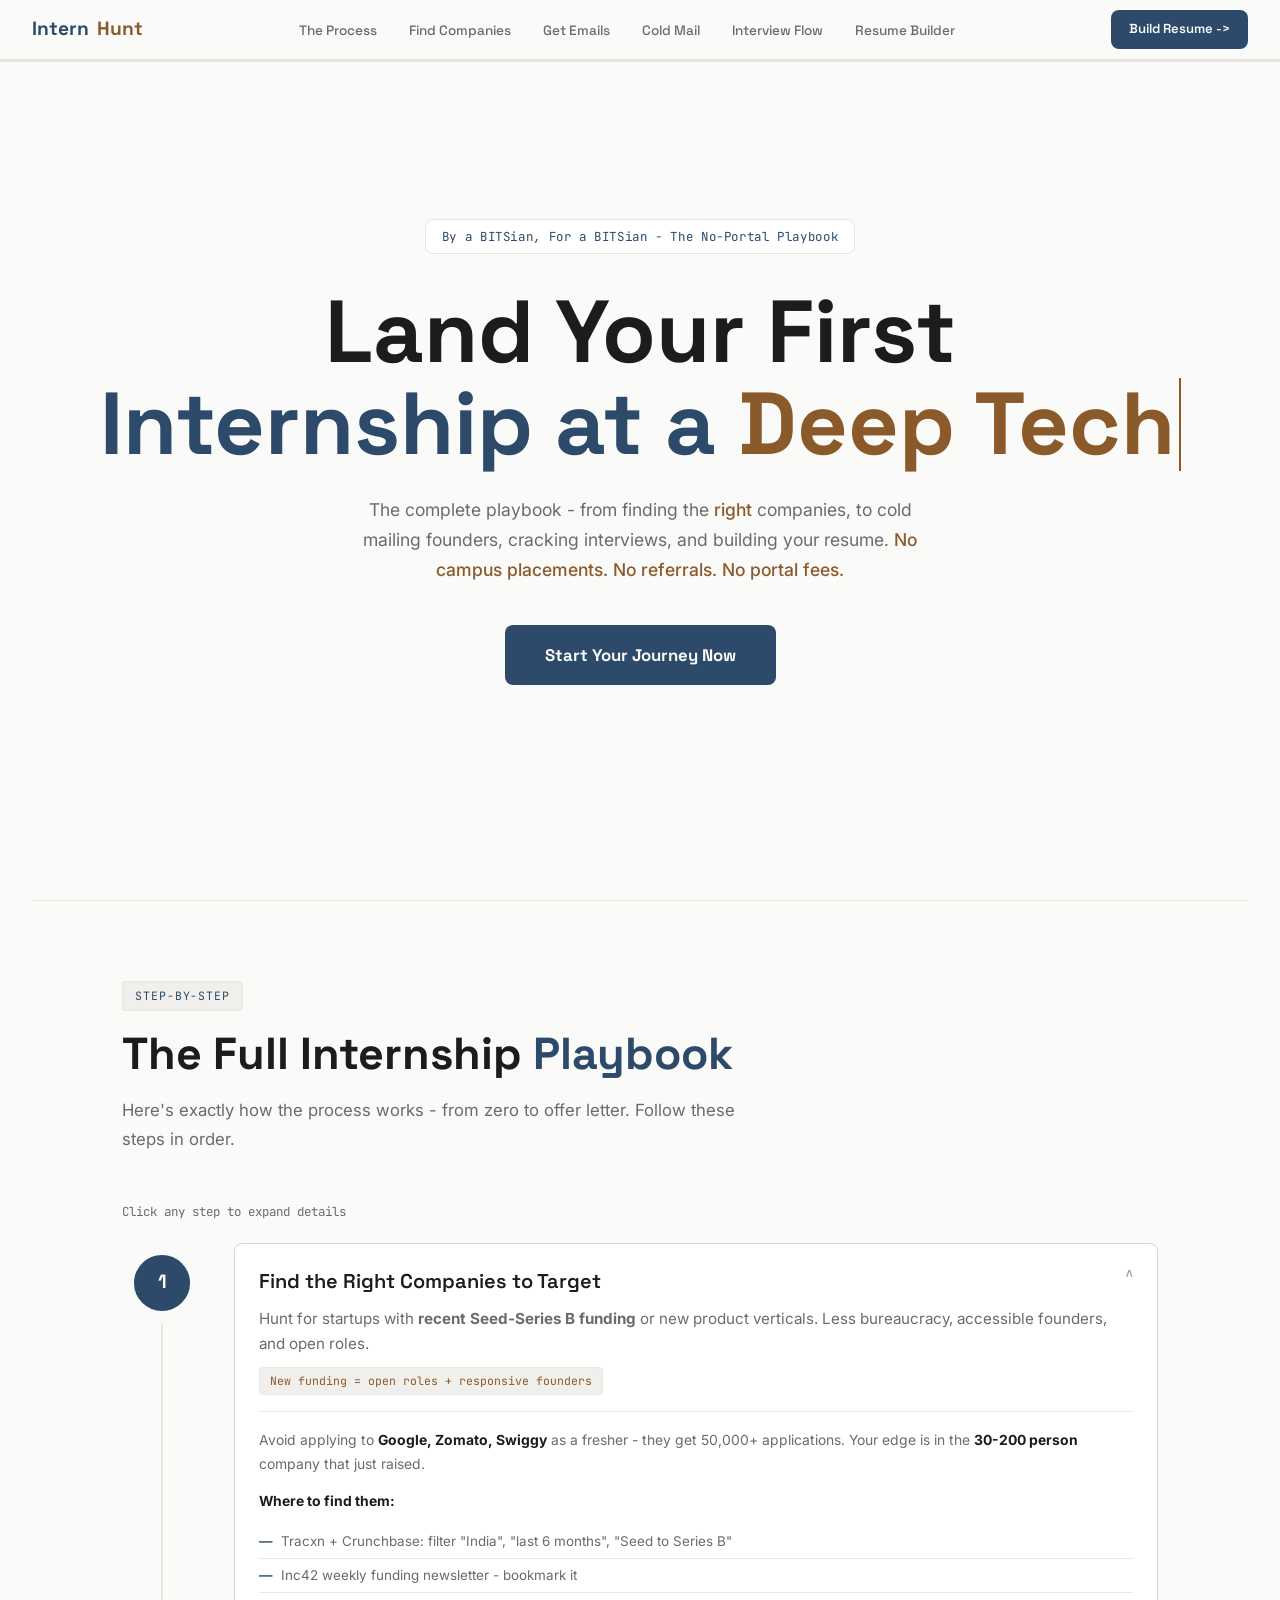
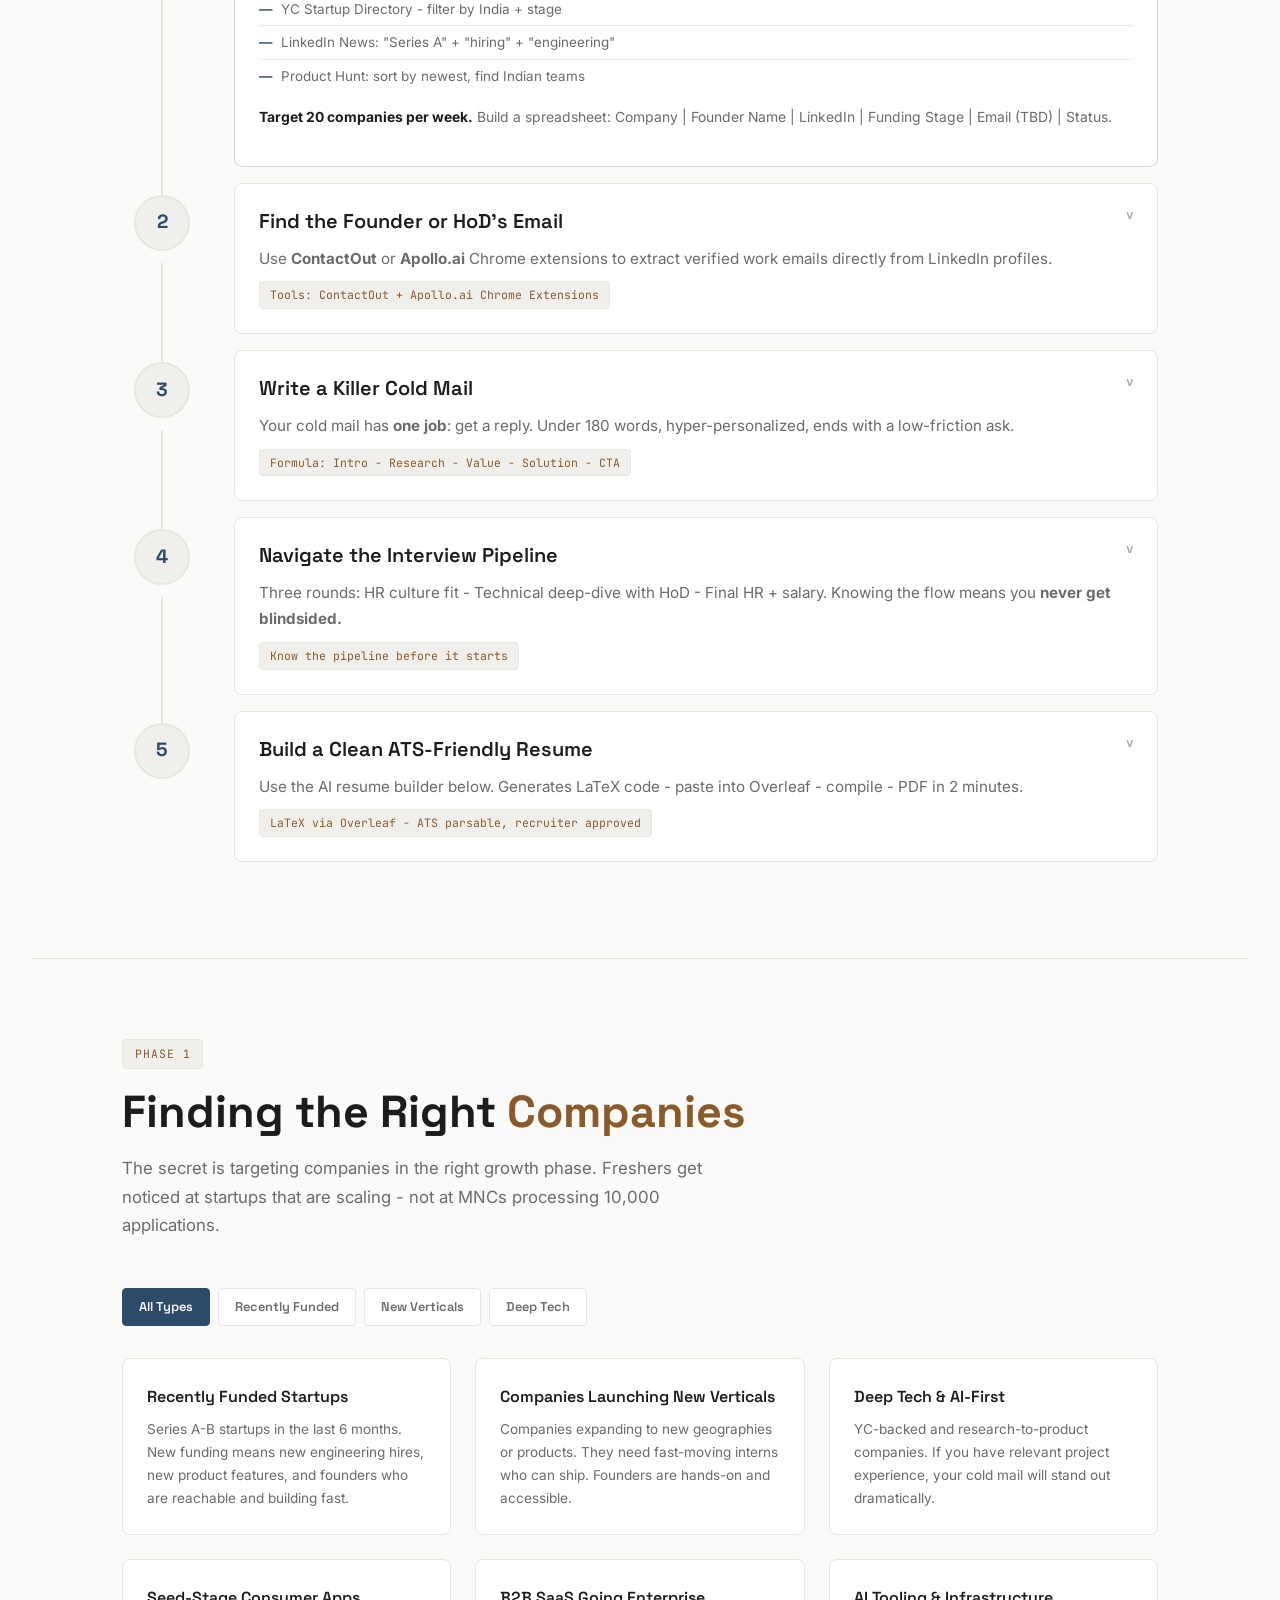
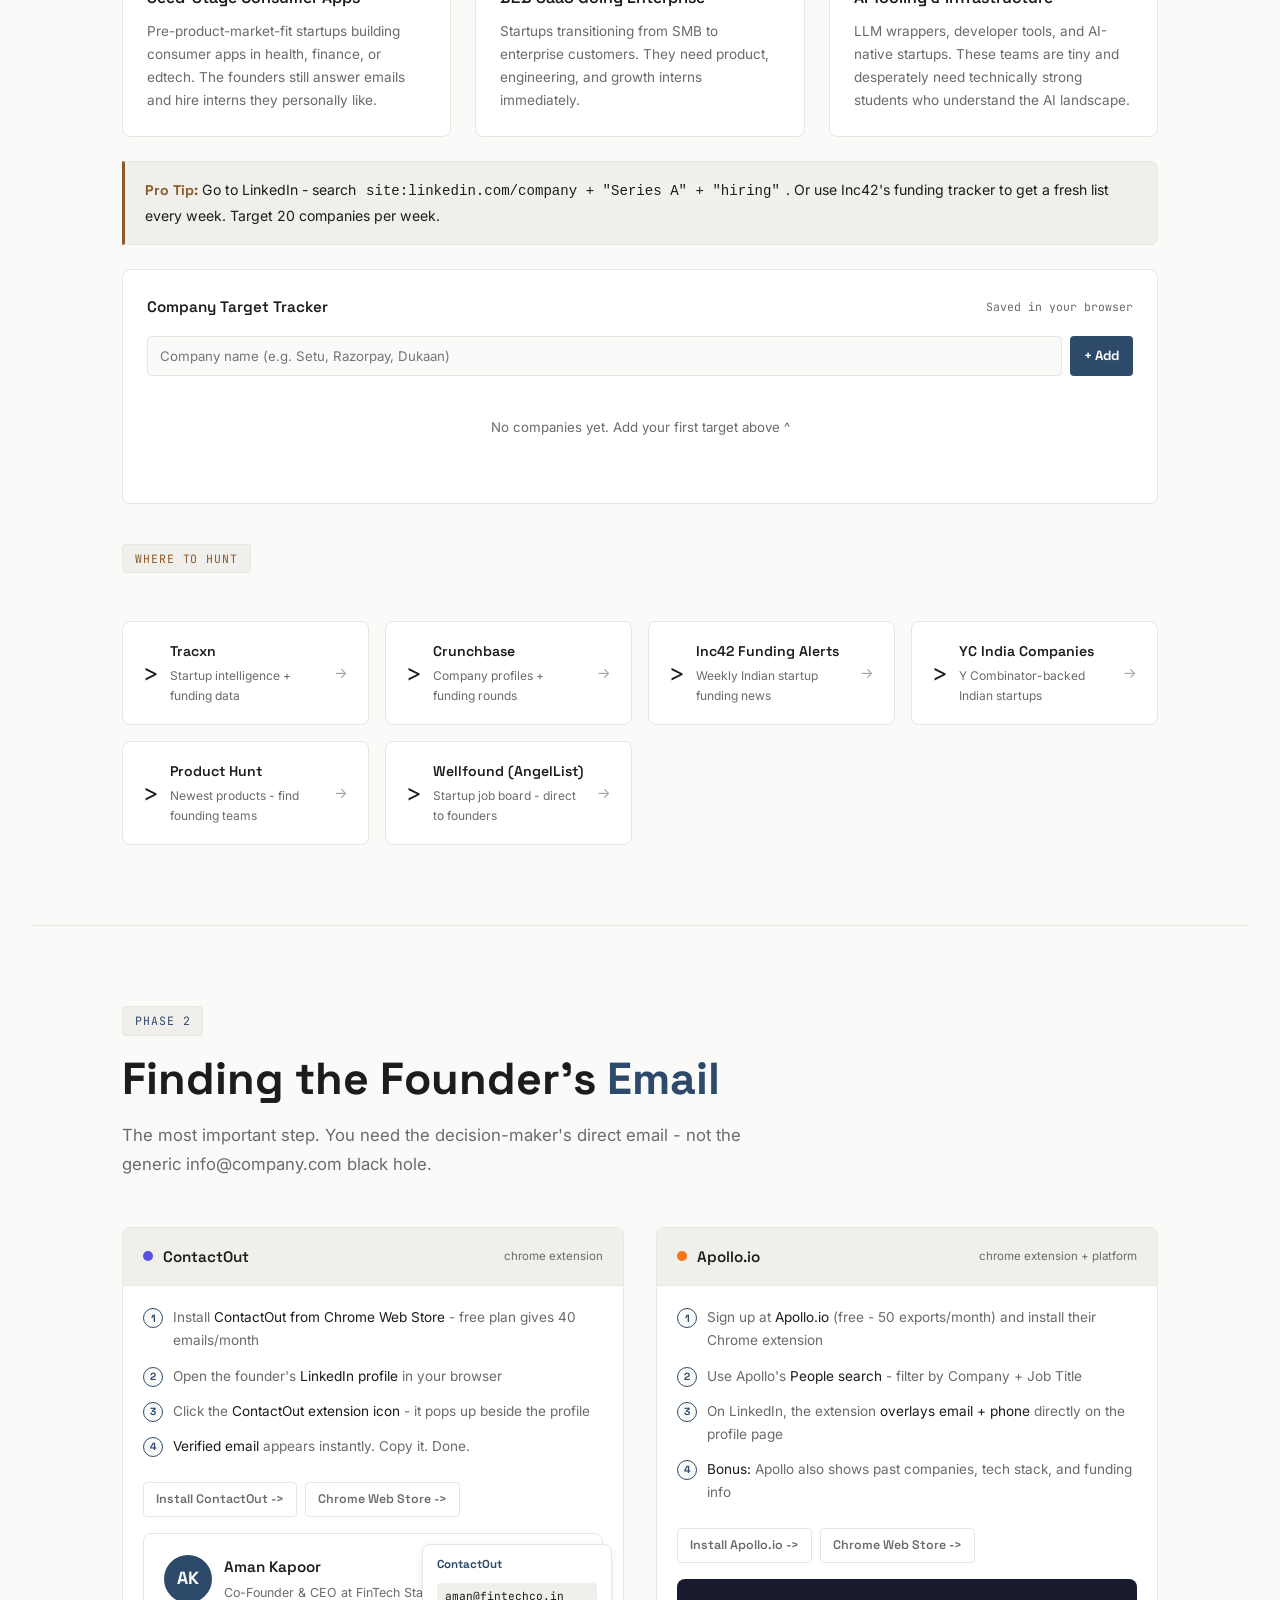
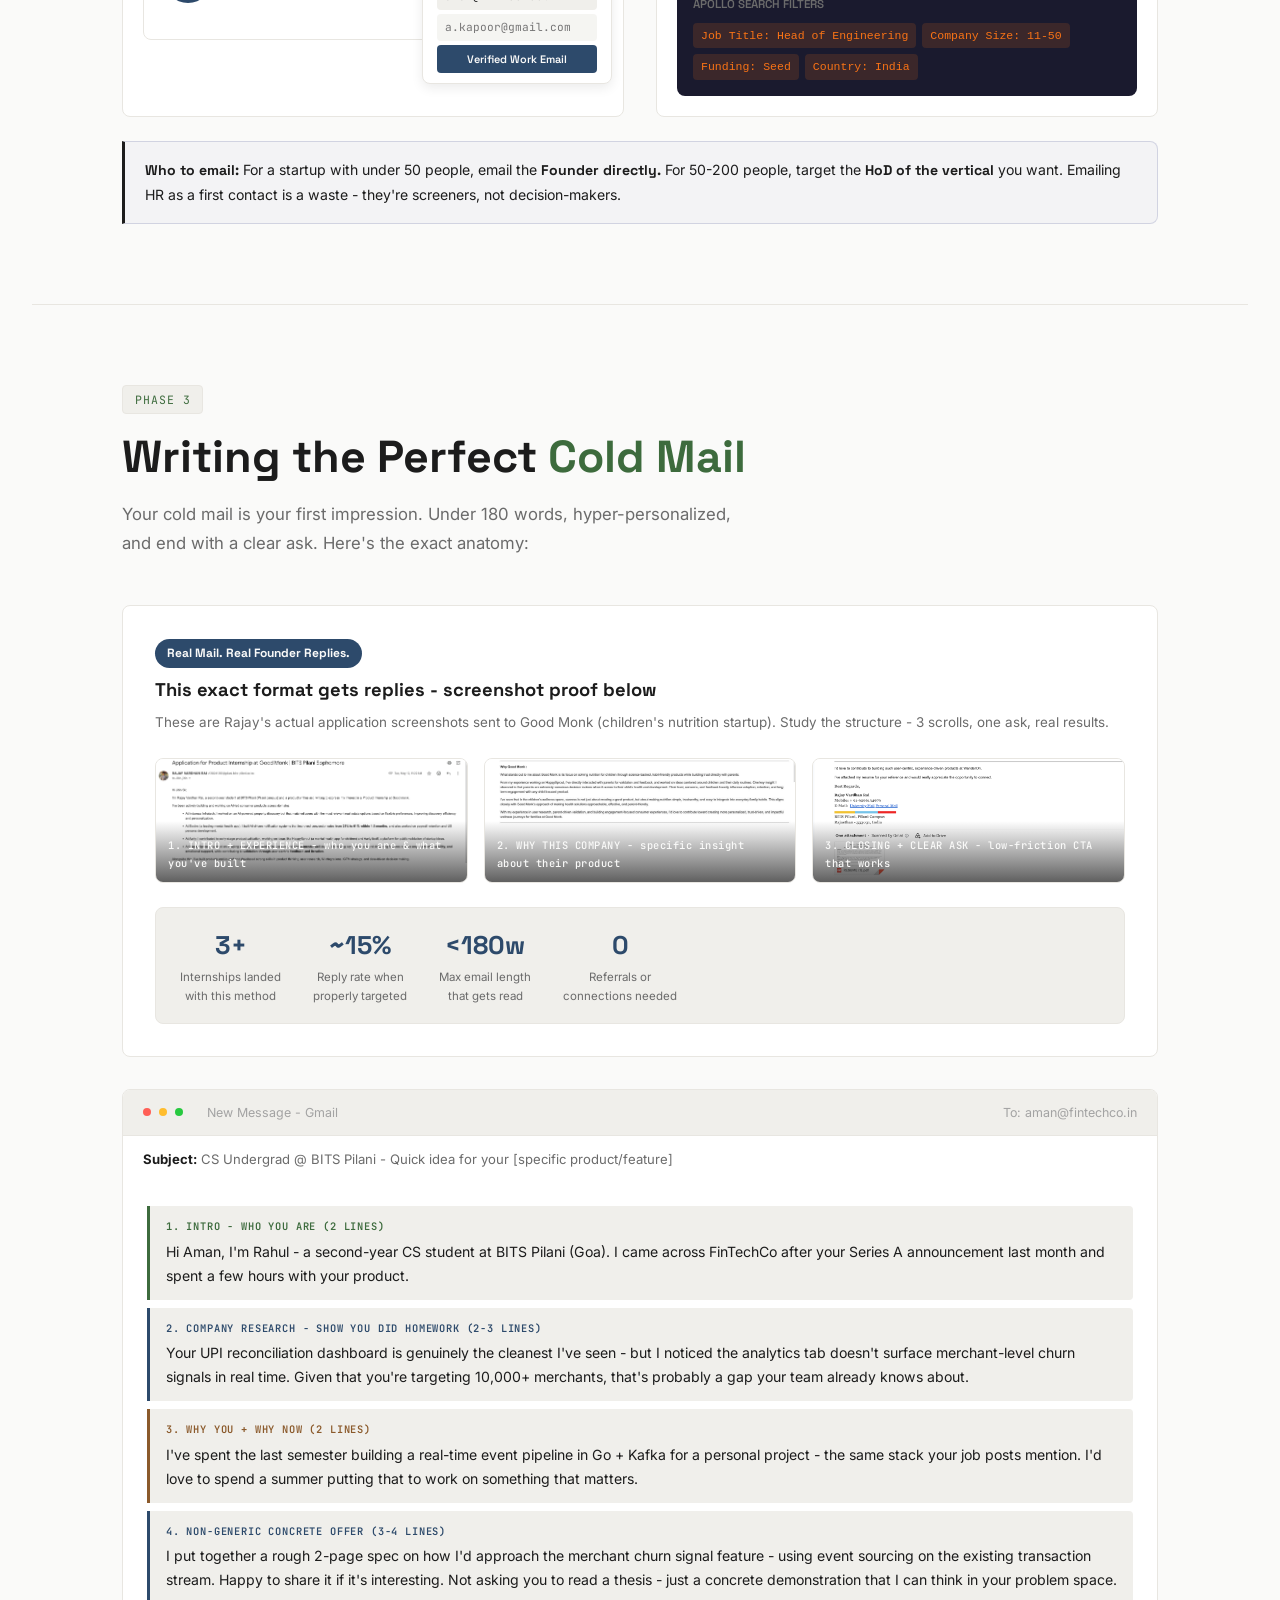
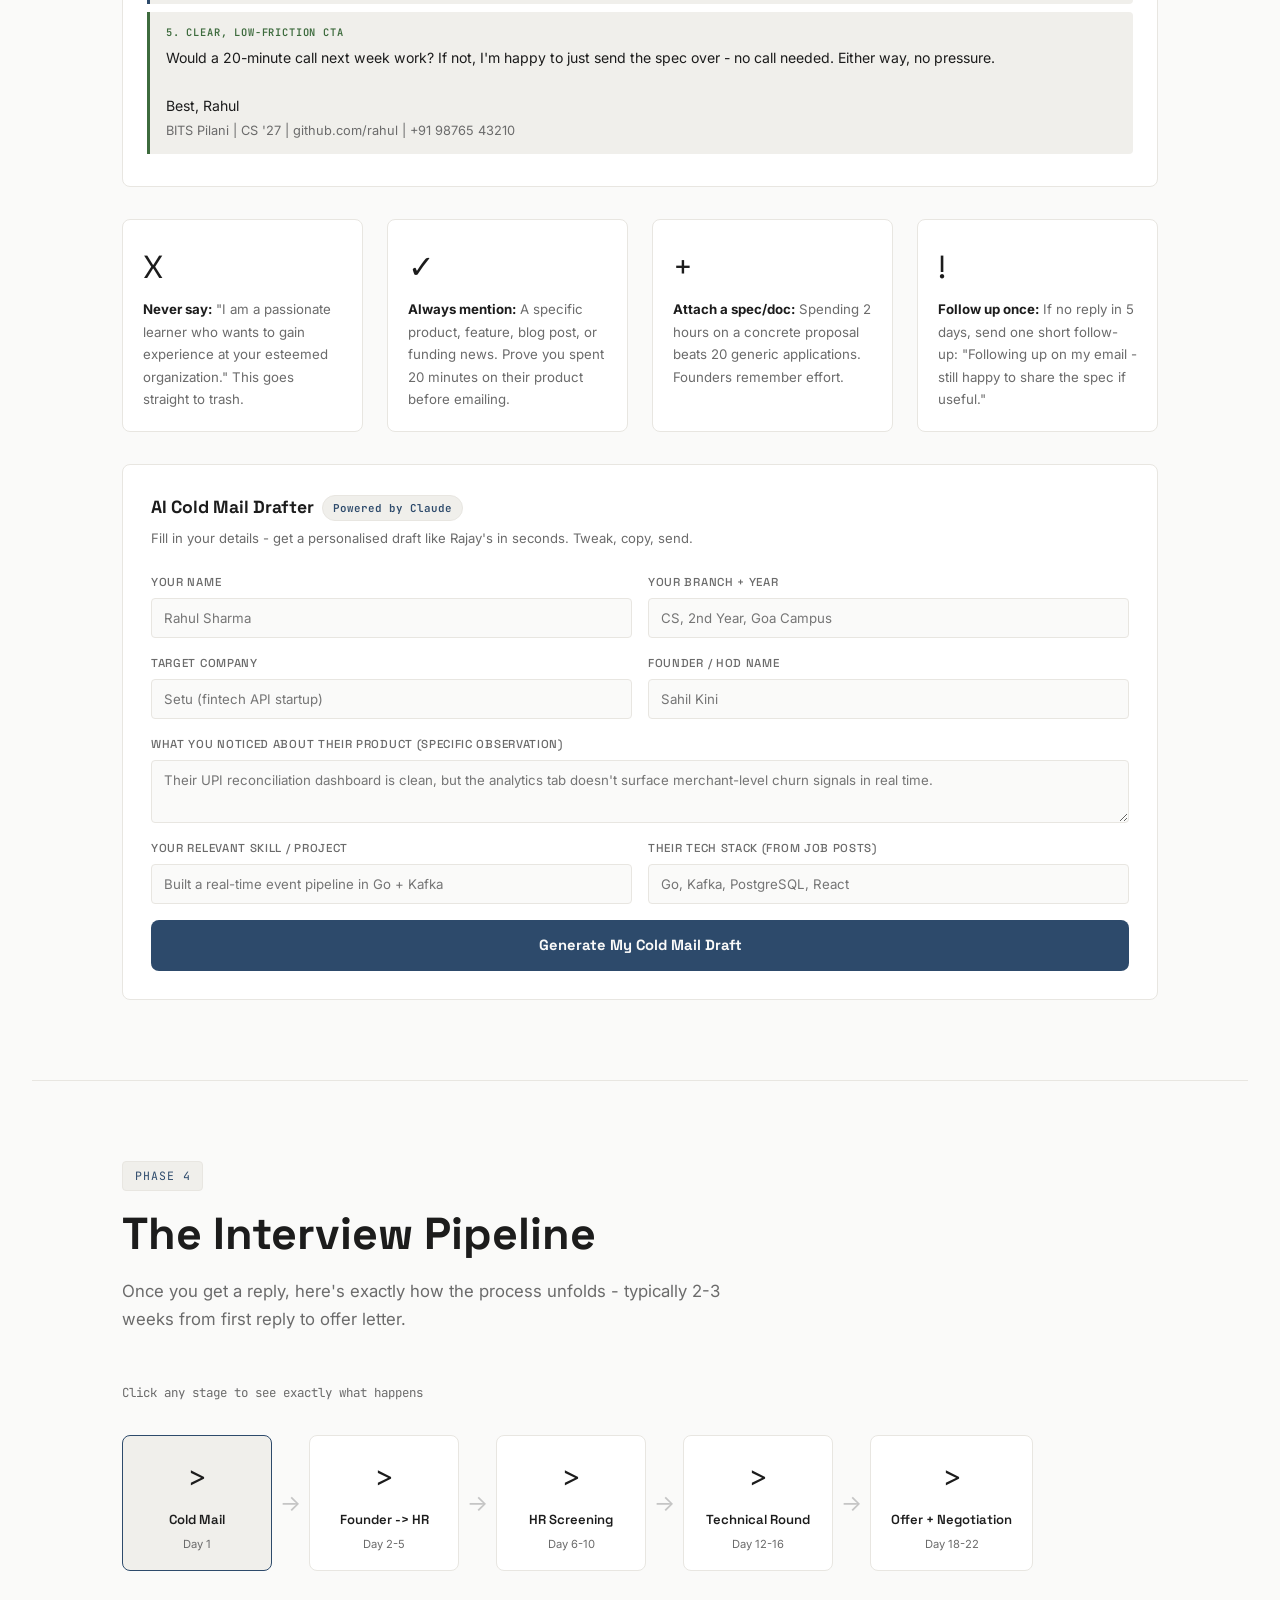
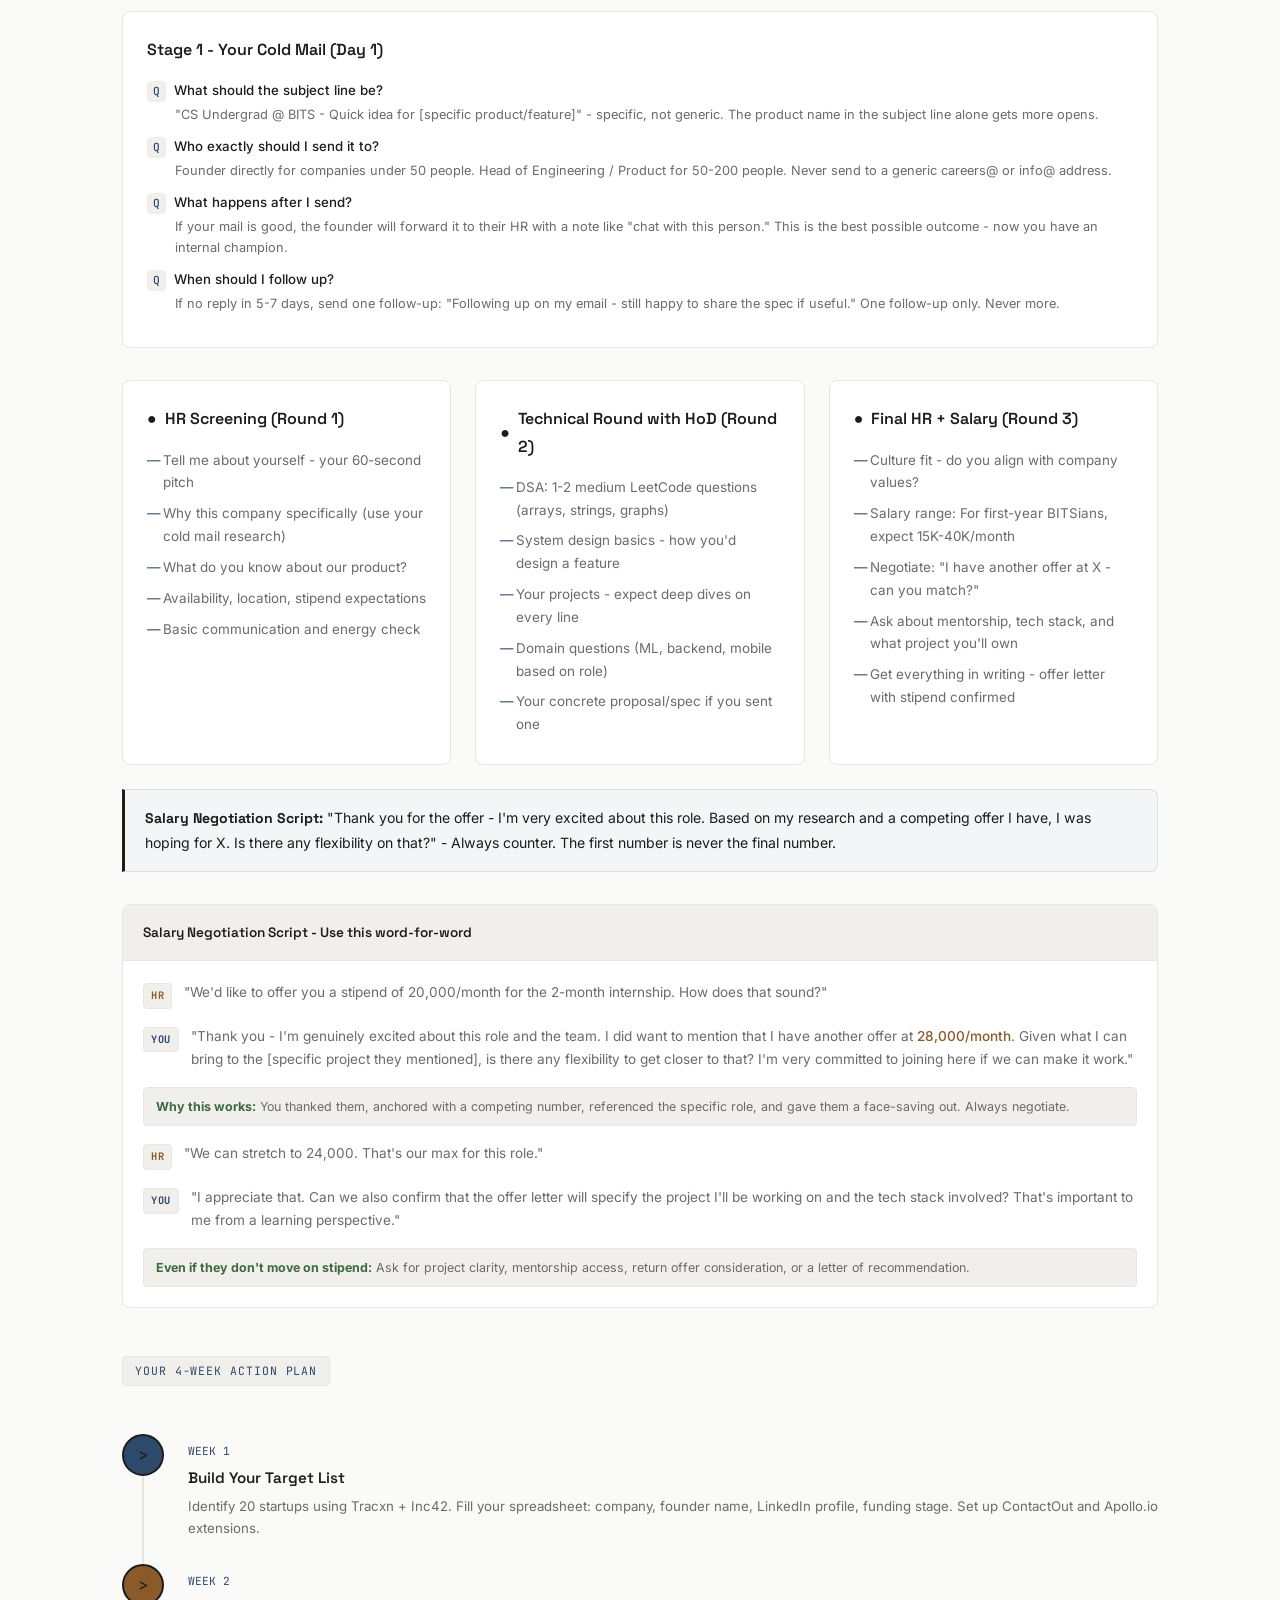
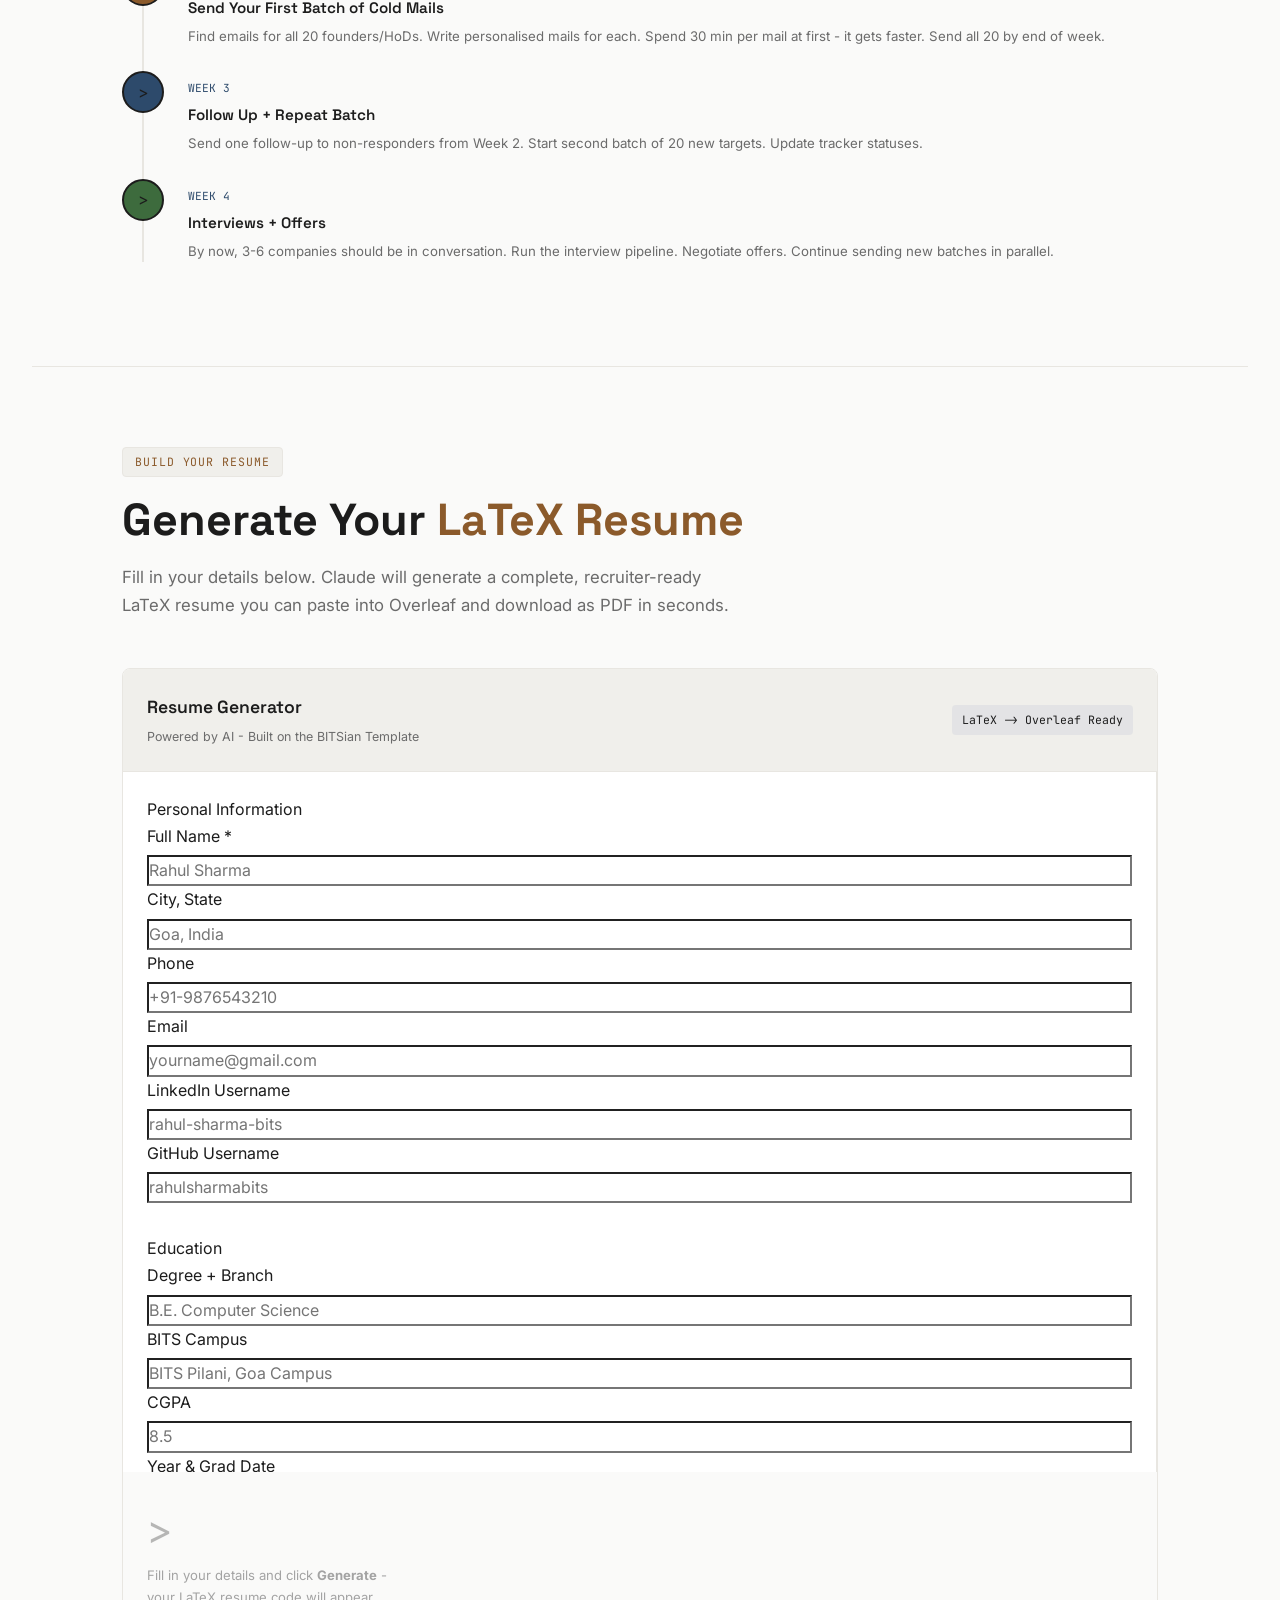
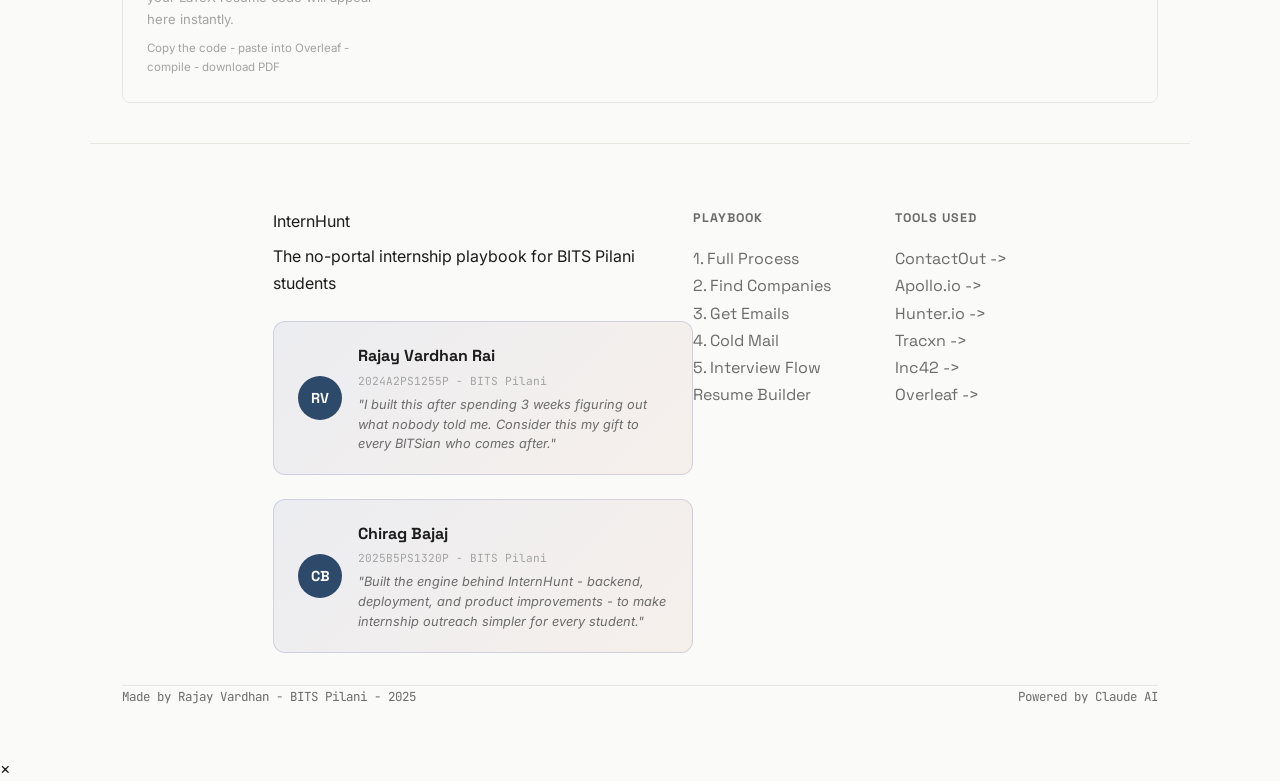
==== commit e03ad9c4: "minor changes in css part 3, also removed cards thrown in face when opening site" ====
--- a/index.html
+++ b/index.html
@@ -62,27 +62,7 @@
       <em>No campus placements. No referrals. No portal fees.</em>
     </p>
 
-    <div class="hero-author-card fade-in">
-      <div class="author-proof-badge">Verified</div>
-      <div class="author-avatar">RV</div>
-      <div>
-        <div class="author-name">Rajay Vardhan Rai</div>
-        <div class="author-id">2024A2PS1255P - BITS Pilani, Pilani Campus - +91-9266134679</div>
-        <div class="author-quote">"I built this after 3 weeks figuring out what nobody told me. These exact templates landed me internships at Evolve, Indumaa, HappyProut & more - with founder replies."</div>
-      </div>
-
-    </div>
-
-    <div class="hero-author-card fade-in">
-      <div class="author-proof-badge">Verified</div>
-      <div class="author-avatar">CB</div>
-      <div>
-        <div class="author-name">Chirag Bajaj</div>
-        <div class="author-id">2025B5PS1320P - BITS Pilani, Pilani Campus - +91-7428526305</div>
-        <div class="author-quote">"Built the engine behind InternHunt - backend, deployment, and product improvements - to make internship outreach simpler for every student."</div>
-      </div>
-
-    </div>
+    
     
 
     <button class="btn-start-journey" id="startBtn" onclick="startJourney()">
@@ -1205,7 +1185,7 @@
     });
   </script>
 
-  
+
   <!-- lightbox -->
   <div id="imageModal" class="image-modal">
     <span class="modal-close">&times;</span>
--- a/styles.css
+++ b/styles.css
@@ -1,22 +1,44 @@
 /* ─── TOKENS ───
-    Warm paper-and-ink palette. Cream page, navy ink, slate-blue as the
-    working accent, terracotta for warmth, dusty-blue + plum for the
-    email-anatomy color coding. No glow, no neon — ink on paper instead. */
+    Professional light theme. Warm white page, charcoal ink, one muted blue accent.
+    No gradients, no glows, no neon — clean typography and restraint. */
 :root {
-    --navy:    #EAE0CF;   /* page background — warm cream, was near-black */
-    --navy2:   #E2D6C0;   /* slightly deeper cream, for bars/footers */
-    --card:    #F5EFE2;   /* card surface — lighter than page */
-    --card2:   #ECE2D0;   /* card header / contrast strip */
-    --cyan:    #4B5694;   /* primary accent — slate-blue, was bright cyan */
-    --cyan2:   #3B4578;   /* slate-blue hover/darker */
-    --amber:   #C77B4D;   /* warm accent — terracotta, was amber */
-    --amber2:  #A8623A;   /* terracotta darker */
-    --green:   #7288AE;   /* secondary accent — dusty blue, was green */
-    --purple:  #8B6F8E;   /* tertiary accent — soft plum, was purple */
-    --text:    #111844;   /* ink — deep navy, was off-white */
-    --muted:   #6B6354;   /* warm grey-brown for secondary text */
-    --border:  rgba(17, 24, 68, 0.14);
-    --border2: rgba(17, 24, 68, 0.08);
+    /* Page & surfaces */
+    --bg:       #FAFAF9;      /* warm white page */
+    --bg-alt:   #F0EFEB;      /* subtle band / hover */
+    --card:     #FFFFFF;      /* card surface */
+    --card-bd:  #E8E6E1;      /* card border */
+
+    /* Text */
+    --text:     #1C1C1C;      /* primary — deep charcoal */
+    --muted:    #6B6B6B;      /* secondary */
+    --muted-2:  #A3A3A3;      /* tertiary / placeholder */
+
+    /* One accent — muted professional blue */
+    --accent:   #2D4A6B;      /* primary actions, links, focus */
+    --accent-2: #1E3550;      /* hover / active */
+
+    /* Borders */
+    --border:   #E8E6E1;      /* default */
+    --border-2: #D8D5D0;      /* stronger */
+
+    /* Status — only where meaning matters, muted */
+    --ok:       #3D6B3D;      /* success */
+    --warn:     #8B5A2B;      /* warning / terracotta */
+    --info:     #2D4A6B;      /* info (same as accent) */
+
+    /* Focus ring */
+    --focus:    #2D4A6B;
+
+    /* Radius — two values only */
+    --radius-sm: 4px;
+    --radius-md: 8px;
+
+    /* Transition — one speed */
+    --trans: 150ms ease;
+
+    /* Max width */
+    --max-w: 1100px;
+    --pad-x: 2rem;
 }
 
 /* ─── RESET ─── */
@@ -24,11 +46,18 @@
 html { scroll-behavior: smooth; }
 body {
     font-family: 'Inter', sans-serif;
-    background: var(--navy);
+    background: var(--bg);
     color: var(--text);
     line-height: 1.7;
     overflow-x: hidden;
 }
+a { color: inherit; text-decoration: none; }
+button { font: inherit; cursor: pointer; border: none; background: none; }
+input, textarea { font: inherit; }
+ul { list-style: none; }
+img { max-width: 100%; height: auto; display: block; }
+:focus-visible { outline: 2px solid var(--focus); outline-offset: 2px; }
+::selection { background: var(--accent); color: #fff; }
 
 /* ─── PROGRESS BAR ─── */
 .progress-bar-wrap {
@@ -36,12 +65,13 @@
     top: 60px; left: 0; right: 0;
     z-index: 99;
     height: 2px;
+    background: var(--border);
 }
 .progress-bar-fill {
     height: 100%;
     width: 0%;
-    background: linear-gradient(90deg, var(--cyan), var(--amber));
-    transition: width 0.1s;
+    background: var(--accent);
+    transition: width 0.1s linear;
 }
 
 /* ─── BACK TO TOP ─── */
@@ -56,16 +86,16 @@
     display: flex;
     align-items: center;
     justify-content: center;
-    color: var(--cyan);
+    color: var(--muted);
     font-size: 1.1rem;
     cursor: pointer;
     opacity: 0;
     pointer-events: none;
-    transition: opacity 0.3s, transform 0.2s;
+    transition: opacity 0.3s, transform 0.2s, border-color var(--trans), color var(--trans);
     text-decoration: none;
 }
 .back-top.visible { opacity: 1; pointer-events: all; }
-.back-top:hover   { transform: translateY(-3px); border-color: var(--cyan); }
+.back-top:hover   { transform: translateY(-3px); border-color: var(--accent); color: var(--accent); }
 
 /* ─── NAV ─── */
 nav {
@@ -73,10 +103,9 @@
     top: 0; left: 0; right: 0;
     z-index: 100;
     height: 60px;
-    background: rgba(234, 224, 207, 0.92);
-    backdrop-filter: blur(12px);
-    border-bottom: 0.5px solid var(--border);
-    padding: 0 2rem;
+    background: var(--bg);
+    border-bottom: 1px solid var(--border);
+    padding: 0 var(--pad-x);
     display: flex;
     align-items: center;
     justify-content: space-between;
@@ -85,13 +114,13 @@
     font-family: 'Space Grotesk', sans-serif;
     font-weight: 700;
     font-size: 1.2rem;
-    color: var(--cyan);
+    color: var(--accent);
     text-decoration: none;
     display: flex;
     align-items: center;
     gap: 8px;
 }
-.nav-logo span { color: var(--amber); }
+.nav-logo span { color: var(--warn); }
 .nav-links {
     display: flex;
     gap: 2rem;
@@ -103,21 +132,21 @@
     font-size: 0.85rem;
     font-weight: 500;
     font-family: 'Space Grotesk', sans-serif;
-    transition: color 0.2s;
-}
-.nav-links a:hover { color: var(--cyan); }
+    transition: color var(--trans);
+}
+.nav-links a:hover { color: var(--text); }
 .nav-cta {
-    background: var(--cyan);
-    color: var(--navy);
+    background: var(--accent);
+    color: var(--bg);
     padding: 8px 18px;
-    border-radius: 6px;
+    border-radius: var(--radius-md);
     font-family: 'Space Grotesk', sans-serif;
     font-weight: 600;
     font-size: 0.82rem;
     text-decoration: none;
-    transition: background 0.2s;
-}
-.nav-cta:hover { background: var(--cyan2); }
+    transition: background var(--trans);
+}
+.nav-cta:hover { background: var(--accent-2); }
 .nav-hamburger {
     display: none;
     flex-direction: column;
@@ -128,7 +157,7 @@
 .nav-hamburger span {
     display: block;
     width: 22px; height: 2px;
-    background: var(--muted);
+    background: var(--text);
     border-radius: 2px;
     transition: all 0.3s;
 }
@@ -136,12 +165,11 @@
     display: none;
     position: fixed;
     top: 60px; left: 0; right: 0;
-    background: rgba(234, 224, 207, 0.97);
-    backdrop-filter: blur(16px);
+    background: var(--bg);
     border-bottom: 1px solid var(--border);
     z-index: 98;
     flex-direction: column;
-    padding: 1.5rem 2rem;
+    padding: 1.5rem var(--pad-x);
     gap: 1.25rem;
 }
 .mobile-menu.open { display: flex; }
@@ -151,7 +179,7 @@
     font-family: 'Space Grotesk', sans-serif;
     font-size: 1rem;
     font-weight: 500;
-    border-bottom: 1px solid var(--border2);
+    border-bottom: 1px solid var(--border);
     padding-bottom: 1rem;
 }
 
@@ -162,52 +190,30 @@
     flex-direction: column;
     align-items: center;
     justify-content: center;
-    padding: 100px 2rem 80px;
+    padding: 100px var(--pad-x) 80px;
     position: relative;
     overflow: hidden;
     text-align: center;
 }
-.hero-grid {
-    position: absolute;
-    inset: 0;
-    opacity: 0.04;
-    background-image:
-    linear-gradient(var(--cyan) 1px, transparent 1px),
-    linear-gradient(90deg, var(--cyan) 1px, transparent 1px);
-    background-size: 60px 60px;
-    pointer-events: none;
-}
-.hero-glow {
-    position: absolute;
-    top: 20%; left: 50%;
-    transform: translateX(-50%);
-    width: 700px; height: 300px;
-    background: radial-gradient(ellipse, rgba(75, 86, 148, 0.07) 0%, transparent 70%);
-    pointer-events: none;
-}
+.hero-grid,
+.hero-glow { display: none; } /* removed grid pattern & radial glow */
+
 .hero-tag {
     display: inline-flex;
     align-items: center;
     gap: 8px;
-    background: rgba(75, 86, 148, 0.08);
-    border: 0.5px solid rgba(75, 86, 148, 0.3);
-    border-radius: 100px;
+    background: var(--card);
+    border: 1px solid var(--border);
+    border-radius: var(--radius-md);
     padding: 6px 16px;
     font-size: 0.78rem;
     font-family: 'JetBrains Mono', monospace;
-    color: var(--cyan);
+    color: var(--accent);
     margin-bottom: 2rem;
     letter-spacing: 0.05em;
 }
-.hero-tag::before {
-    content: '●';
-    font-size: 0.5rem;
-    animation: pulse 2s infinite;
-}
-@keyframes pulse {
-    0%, 100% { opacity: 1; }
-    50%       { opacity: 0.3; }
-}
+.hero-tag::before { display: none; } /* removed pulse dot */
+
 .hero h1 {
     font-family: 'Space Grotesk', sans-serif;
     font-size: clamp(2.8rem, 7vw, 5.5rem);
@@ -218,10 +224,7 @@
 .hero h1 .line1 { display: block; color: var(--text); }
 .hero h1 .line2 {
     display: block;
-    background: linear-gradient(90deg, var(--cyan), var(--amber));
-    -webkit-background-clip: text;
-    -webkit-text-fill-color: transparent;
-    background-clip: text;
+    color: var(--accent); /* solid color, no gradient */
 }
 .hero-sub {
     font-size: 1.1rem;
@@ -229,24 +232,24 @@
     max-width: 560px;
     margin: 0 auto 2.5rem;
 }
-.hero-sub em { color: var(--amber); font-style: normal; font-weight: 500; }
+.hero-sub em { color: var(--warn); font-style: normal; font-weight: 500; }
 .typewriter {
     display: inline-block;
-    border-right: 2px solid var(--amber);
+    border-right: 2px solid var(--warn);
     padding-right: 4px;
     animation: blink 0.75s step-end infinite;
-    color: var(--amber);
+    color: var(--warn);
 }
 @keyframes blink {
-    0%, 100% { border-color: var(--amber); }
+    0%, 100% { border-color: var(--warn); }
     50%       { border-color: transparent; }
 }
 
 /* ─── AUTHOR CARD ─── */
 .hero-author-card {
-    background: linear-gradient(135deg, rgba(75, 86, 148, 0.08), rgba(199, 123, 77, 0.08));
-    border: 1px solid rgba(75, 86, 148, 0.2);
-    border-radius: 16px;
+    background: var(--card);
+    border: 1px solid var(--card-bd);
+    border-radius: var(--radius-md);
     padding: 1.25rem 1.5rem;
     display: inline-flex;
     align-items: center;
@@ -261,8 +264,8 @@
 .author-proof-badge {
     position: absolute;
     top: -11px; right: 16px;
-    background: linear-gradient(90deg, var(--green), var(--cyan2));
-    color: var(--navy);
+    background: var(--accent);
+    color: var(--bg);
     font-family: 'Space Grotesk', sans-serif;
     font-weight: 700;
     font-size: 0.68rem;
@@ -273,29 +276,26 @@
     width: 56px; height: 56px;
     border-radius: 50%;
     flex-shrink: 0;
-    background: linear-gradient(135deg, var(--cyan), var(--amber));
+    background: var(--accent);
     display: flex;
     align-items: center;
     justify-content: center;
     font-family: 'Space Grotesk', sans-serif;
     font-weight: 800;
-    color: var(--navy);
+    color: var(--bg);
     font-size: 1.2rem;
-    box-shadow: 0 0 24px rgba(75, 86, 148, 0.25);
+    box-shadow: none;
 }
 .author-name {
     font-family: 'Space Grotesk', sans-serif;
     font-weight: 800;
     font-size: 1rem;
-    background: linear-gradient(90deg, var(--cyan), var(--amber));
-    -webkit-background-clip: text;
-    -webkit-text-fill-color: transparent;
-    background-clip: text;
+    color: var(--text); /* solid, no gradient */
 }
 .author-id {
     font-family: 'JetBrains Mono', monospace;
     font-size: 0.7rem;
-    color: var(--muted);
+    color: var(--muted-2);
     margin-top: 2px;
 }
 .author-quote {
@@ -311,36 +311,36 @@
     display: inline-flex;
     align-items: center;
     gap: 10px;
-    background: linear-gradient(90deg, var(--cyan), var(--amber));
-    color: var(--navy);
+    background: var(--accent);
+    color: var(--bg);
     padding: 16px 40px;
-    border-radius: 10px;
+    border-radius: var(--radius-md);
     font-family: 'Space Grotesk', sans-serif;
     font-weight: 700;
     font-size: 1.05rem;
     cursor: pointer;
     border: none;
-    transition: all 0.25s;
-    box-shadow: 0 0 40px rgba(75, 86, 148, 0.25);
+    transition: background var(--trans), transform var(--trans);
+    box-shadow: none;
     margin-bottom: 1rem;
 }
 .btn-start-journey:hover {
-    transform: translateY(-3px);
-    box-shadow: 0 0 60px rgba(75, 86, 148, 0.4);
+    background: var(--accent-2);
+    transform: translateY(-2px);
 }
 .btn-secondary {
     border: 1px solid var(--border);
     color: var(--text);
     padding: 13px 28px;
-    border-radius: 8px;
+    border-radius: var(--radius-md);
     font-family: 'Space Grotesk', sans-serif;
     font-weight: 600;
     font-size: 0.9rem;
     text-decoration: none;
-    transition: all 0.2s;
+    transition: border-color var(--trans), color var(--trans);
     background: transparent;
 }
-.btn-secondary:hover { border-color: var(--cyan); color: var(--cyan); }
+.btn-secondary:hover { border-color: var(--accent); color: var(--accent); }
 #heroContent         { display: none; }
 #heroContent.revealed { display: block; }
 .hero-btns {
@@ -362,34 +362,34 @@
     font-family: 'Space Grotesk', sans-serif;
     font-size: 2rem;
     font-weight: 700;
-    color: var(--cyan);
+    color: var(--accent);
     transition: transform 0.2s;
 }
-.hero-stat:hover .num { transform: scale(1.12); }
+.hero-stat:hover .num { transform: scale(1.05); }
 .hero-stat .label { font-size: 0.78rem; color: var(--muted); margin-top: 2px; }
 
 /* ─── LAYOUT UTILITIES ─── */
 .page-section {
-    padding: 80px 2rem;
-    max-width: 1100px;
+    padding: 80px var(--pad-x);
+    max-width: var(--max-w);
     margin: 0 auto;
 }
 .section-tag {
     display: inline-block;
-    background: rgba(75, 86, 148, 0.08);
-    border: 0.5px solid rgba(75, 86, 148, 0.25);
-    border-radius: 4px;
+    background: var(--bg-alt);
+    border: 1px solid var(--border);
+    border-radius: var(--radius-sm);
     padding: 4px 12px;
     font-size: 0.72rem;
     font-family: 'JetBrains Mono', monospace;
-    color: var(--cyan);
+    color: var(--accent);
     margin-bottom: 1rem;
     letter-spacing: 0.08em;
     text-transform: uppercase;
 }
-.section-tag.amber  { background: rgba(199, 123, 77, 0.08);  border-color: rgba(199, 123, 77, 0.25);  color: var(--amber); }
-.section-tag.green  { background: rgba(114, 136, 174, 0.08);  border-color: rgba(114, 136, 174, 0.25);  color: var(--green); }
-.section-tag.purple { background: rgba(139, 111, 142, 0.08); border-color: rgba(139, 111, 142, 0.25); color: var(--purple); }
+.section-tag.amber  { color: var(--warn); }
+.section-tag.green  { color: var(--ok); }
+.section-tag.purple { color: var(--info); }
 h2 {
     font-family: 'Space Grotesk', sans-serif;
     font-size: clamp(1.8rem, 4vw, 2.8rem);
@@ -405,12 +405,12 @@
 }
 .divider {
     height: 1px;
-    background: linear-gradient(90deg, transparent, var(--border), transparent);
-    margin: 0 2rem;
-}
-.highlight   { color: var(--cyan); }
-.amber-text  { color: var(--amber); }
-.green-text  { color: var(--green); }
+    background: var(--border);
+    margin: 0 var(--pad-x);
+}
+.highlight   { color: var(--accent); }
+.amber-text  { color: var(--warn); }
+.green-text  { color: var(--ok); }
 .fade-in {
     opacity: 0;
     transform: translateY(20px);
@@ -433,35 +433,37 @@
     left: 39px; top: 80px;
     width: 2px;
     height: calc(100% - 40px);
-    background: linear-gradient(var(--cyan), rgba(75, 86, 148, 0.1));
+    background: var(--border);
 }
 .step-num {
     width: 56px; height: 56px;
     border-radius: 50%;
-    border: 2px solid var(--cyan);
+    border: 2px solid var(--border);
     display: flex;
     align-items: center;
     justify-content: center;
     font-family: 'Space Grotesk', sans-serif;
     font-size: 1.2rem;
     font-weight: 700;
-    color: var(--cyan);
-    background: rgba(75, 86, 148, 0.06);
+    color: var(--accent);
+    background: var(--bg-alt);
     flex-shrink: 0;
     margin: 12px auto;
     position: relative;
     z-index: 1;
-}
+    transition: border-color var(--trans), color var(--trans), background var(--trans);
+}
+.step-item.active .step-num { border-color: var(--accent); background: var(--accent); color: var(--bg); }
 .step-content {
     background: var(--card);
-    border: 1px solid var(--border2);
-    border-radius: 12px;
+    border: 1px solid var(--card-bd);
+    border-radius: var(--radius-md);
     padding: 1.25rem 1.5rem 1.5rem;
     margin-bottom: 1rem;
-    transition: border-color 0.25s, box-shadow 0.25s;
-}
-.step-item:hover .step-content { border-color: rgba(75, 86, 148, 0.35); box-shadow: 0 0 24px rgba(75, 86, 148, 0.06); }
-.step-item.active .step-content { border-color: var(--cyan); box-shadow: 0 0 32px rgba(75, 86, 148, 0.1); }
+    transition: border-color var(--trans);
+}
+.step-item:hover .step-content,
+.step-item.active .step-content { border-color: var(--border-2); }
 .step-content h3 {
     font-family: 'Space Grotesk', sans-serif;
     font-size: 1.25rem;
@@ -473,12 +475,12 @@
 .step-badge {
     display: inline-block;
     margin-top: 10px;
-    background: rgba(199, 123, 77, 0.1);
-    border: 0.5px solid rgba(199, 123, 77, 0.3);
-    border-radius: 4px;
+    background: var(--bg-alt);
+    border: 1px solid var(--border);
+    border-radius: var(--radius-sm);
     padding: 3px 10px;
     font-size: 0.72rem;
-    color: var(--amber);
+    color: var(--warn);
     font-family: 'JetBrains Mono', monospace;
 }
 .step-detail {
@@ -490,7 +492,7 @@
 .step-item.active .step-detail { max-height: 600px; opacity: 1; }
 .step-detail-inner {
     padding-top: 1rem;
-    border-top: 1px solid var(--border2);
+    border-top: 1px solid var(--border);
     margin-top: 1rem;
 }
 .step-detail-inner p {
@@ -506,19 +508,19 @@
     color: var(--muted);
     padding: 5px 0 5px 22px;
     position: relative;
-    border-bottom: 1px solid var(--border2);
+    border-bottom: 1px solid var(--border);
 }
 .step-checklist li:last-child { border-bottom: none; }
 .step-checklist li::before {
-    content: '✓';
+    content: '—';
     position: absolute;
     left: 0;
-    color: var(--green);
-    font-weight: 700;
+    color: var(--accent);
+    font-weight: 600;
 }
 .step-toggle {
     float: right;
-    color: var(--cyan);
+    color: var(--muted-2);
     font-size: 0.78rem;
     font-family: 'JetBrains Mono', monospace;
     transition: transform 0.3s;
@@ -534,12 +536,12 @@
 }
 .company-card {
     background: var(--card);
-    border: 1px solid var(--border2);
-    border-radius: 12px;
+    border: 1px solid var(--card-bd);
+    border-radius: var(--radius-md);
     padding: 1.5rem;
-    transition: border-color 0.2s, transform 0.2s, opacity 0.3s;
-}
-.company-card:hover { border-color: var(--border); transform: translateY(-3px); }
+    transition: border-color var(--trans), transform var(--trans);
+}
+.company-card:hover { border-color: var(--border-2); transform: translateY(-2px); }
 .company-card.hidden {
     opacity: 0;
     pointer-events: none;
@@ -549,12 +551,14 @@
 }
 .company-card-icon {
     width: 44px; height: 44px;
-    border-radius: 10px;
+    border-radius: var(--radius-md);
     display: flex;
     align-items: center;
     justify-content: center;
     font-size: 1.4rem;
     margin-bottom: 1rem;
+    background: var(--bg-alt);
+    color: var(--accent);
 }
 .company-card h4 {
     font-family: 'Space Grotesk', sans-serif;
@@ -566,32 +570,32 @@
 
 /* ─── TIP BOX ─── */
 .tip-box {
-    background: rgba(199, 123, 77, 0.06);
-    border: 1px solid rgba(199, 123, 77, 0.2);
-    border-left: 3px solid var(--amber);
-    border-radius: 0 8px 8px 0;
+    background: var(--bg-alt);
+    border: 1px solid var(--border);
+    border-left: 3px solid var(--warn);
+    border-radius: 0 var(--radius-md) var(--radius-md) 0;
     padding: 1rem 1.25rem;
     margin-top: 1.5rem;
     font-size: 0.88rem;
 }
-.tip-box strong { color: var(--amber); font-family: 'Space Grotesk', sans-serif; }
+.tip-box strong { color: var(--warn); font-family: 'Space Grotesk', sans-serif; }
 
 /* ─── FILTER TABS ─── */
 .filter-tabs { display: flex; gap: 8px; margin-bottom: 1.5rem; flex-wrap: wrap; }
 .filter-tab {
     padding: 7px 16px;
-    border-radius: 100px;
+    border-radius: var(--radius-sm);
     font-family: 'Space Grotesk', sans-serif;
     font-size: 0.8rem;
     font-weight: 600;
     cursor: pointer;
-    border: 1px solid var(--border2);
-    color: var(--muted);
-    background: var(--card);
-    transition: all 0.2s;
-}
-.filter-tab:hover  { border-color: var(--cyan); color: var(--cyan); }
-.filter-tab.active { background: rgba(75, 86, 148, 0.1); border-color: var(--cyan); color: var(--cyan); }
+    border: 1px solid var(--border);
+    color: var(--muted);
+    background: var(--card);
+    transition: all var(--trans);
+}
+.filter-tab:hover  { border-color: var(--accent); color: var(--accent); }
+.filter-tab.active { border-color: var(--accent); background: var(--accent); color: var(--bg); }
 
 /* ─── TOOL CARDS ─── */
 .tool-showcase {
@@ -602,21 +606,21 @@
 }
 .tool-card {
     background: var(--card);
-    border: 1px solid var(--border2);
-    border-radius: 12px;
+    border: 1px solid var(--card-bd);
+    border-radius: var(--radius-md);
     overflow: hidden;
-    transition: border-color 0.2s;
-}
-.tool-card:hover { border-color: rgba(75, 86, 148, 0.3); }
+    transition: border-color var(--trans);
+}
+.tool-card:hover { border-color: var(--border-2); }
 .tool-card-header {
-    background: var(--card2);
+    background: var(--bg-alt);
     padding: 1rem 1.25rem;
-    border-bottom: 1px solid var(--border2);
+    border-bottom: 1px solid var(--border);
     display: flex;
     align-items: center;
     gap: 10px;
 }
-.tool-dot { width: 10px; height: 10px; border-radius: 50%; }
+.tool-dot { width: 10px; height: 10px; border-radius: 50%; background: var(--accent); }
 .tool-card-header h4 {
     font-family: 'Space Grotesk', sans-serif;
     font-size: 0.95rem;
@@ -634,17 +638,17 @@
 .tool-step-num {
     width: 20px; height: 20px;
     border-radius: 50%;
-    background: rgba(75, 86, 148, 0.1);
-    border: 0.5px solid var(--cyan);
+    border: 1px solid var(--accent);
+    color: var(--accent);
+    background: var(--bg);
+    display: flex;
+    align-items: center;
+    justify-content: center;
     font-size: 0.65rem;
-    color: var(--cyan);
-    display: flex;
-    align-items: center;
-    justify-content: center;
+    font-family: 'Space Grotesk', sans-serif;
+    font-weight: 700;
     flex-shrink: 0;
     margin-top: 2px;
-    font-family: 'Space Grotesk', sans-serif;
-    font-weight: 700;
 }
 .tool-step span { color: var(--text); }
 .tool-ext-link {
@@ -653,24 +657,22 @@
     gap: 5px;
     margin-top: 0.75rem;
     padding: 6px 12px;
-    border-radius: 6px;
+    border-radius: var(--radius-sm);
     font-family: 'Space Grotesk', sans-serif;
     font-size: 0.78rem;
     font-weight: 600;
     text-decoration: none;
-    transition: all 0.2s;
-    border: 1px solid;
-}
-.tool-ext-link.purple { color: #5B4FE8; border-color: rgba(91,79,232,0.3); background: rgba(91,79,232,0.07); }
-.tool-ext-link.purple:hover { background: rgba(91,79,232,0.15); }
-.tool-ext-link.orange { color: #F97316; border-color: rgba(249,115,22,0.3); background: rgba(249,115,22,0.07); }
-.tool-ext-link.orange:hover { background: rgba(249,115,22,0.15); }
+    transition: all var(--trans);
+    border: 1px solid var(--border);
+    color: var(--muted);
+}
+.tool-ext-link:hover { border-color: var(--accent); color: var(--accent); }
 
 /* ─── LINKEDIN DEMO ─── */
 .linkedin-demo {
-    background: #1A2744;
-    border: 1px solid rgba(0, 119, 181, 0.4);
-    border-radius: 10px;
+    background: var(--card);
+    border: 1px solid var(--card-bd);
+    border-radius: var(--radius-md);
     padding: 1.25rem;
     margin-top: 1rem;
     position: relative;
@@ -679,60 +681,61 @@
 .li-avatar {
     width: 48px; height: 48px;
     border-radius: 50%;
-    background: linear-gradient(135deg, #0077B5, #00A0DC);
+    background: var(--accent);
     display: flex; align-items: center; justify-content: center;
     font-family: 'Space Grotesk', sans-serif;
-    font-weight: 700; color: white; font-size: 1.1rem;
-}
-.li-name  { font-family: 'Space Grotesk', sans-serif; font-weight: 600; font-size: 0.95rem; color: beige;}
-.li-title { font-size: 0.78rem; color: #8899BB; margin-top: 2px; }
+    font-weight: 700; color: var(--bg); font-size: 1.1rem;
+}
+.li-name  { font-family: 'Space Grotesk', sans-serif; font-weight: 600; font-size: 0.95rem; color: var(--text); }
+.li-title { font-size: 0.78rem; color: var(--muted); margin-top: 2px; }
 .contactout-popup {
     position: absolute;
     right: -10px; top: 10px;
-    background: white;
-    border-radius: 10px;
+    background: var(--card);
+    border: 1px solid var(--border);
+    border-radius: var(--radius-md);
     padding: 10px 14px;
     width: 190px;
-    box-shadow: 0 8px 32px rgba(0,0,0,0.4);
-    border: 1px solid rgba(0,0,0,0.1);
-}
-.co-logo  { font-family: 'Space Grotesk', sans-serif; font-weight: 700; font-size: 0.72rem; color: #5B4FE8; margin-bottom: 8px; }
-.co-email { font-size: 0.7rem; color: #222; background: #F0F4FF; border-radius: 4px; padding: 4px 8px; margin-bottom: 4px; font-family: 'JetBrains Mono', monospace; }
-.co-btn   { background: #5B4FE8; color: white; font-size: 0.68rem; padding: 5px 10px; border-radius: 5px; text-align: center; font-weight: 600; font-family: 'Space Grotesk', sans-serif; }
+    box-shadow: 0 4px 12px rgba(0,0,0,0.08);
+}
+.co-logo  { font-family: 'Space Grotesk', sans-serif; font-weight: 700; font-size: 0.72rem; color: var(--accent); margin-bottom: 8px; }
+.co-email { font-size: 0.7rem; color: var(--text); background: var(--bg-alt); border-radius: var(--radius-sm); padding: 4px 8px; margin-bottom: 4px; font-family: 'JetBrains Mono', monospace; }
+.co-btn   { background: var(--accent); color: var(--bg); font-size: 0.68rem; padding: 5px 10px; border-radius: var(--radius-sm); text-align: center; font-weight: 600; font-family: 'Space Grotesk', sans-serif; }
 
 /* ─── EMAIL ANATOMY ─── */
 .email-anatomy {
     background: var(--card);
-    border: 1px solid var(--border2);
-    border-radius: 12px;
+    border: 1px solid var(--card-bd);
+    border-radius: var(--radius-md);
     overflow: hidden;
     margin-top: 2rem;
 }
 .email-topbar {
-    background: var(--card2);
+    background: var(--bg-alt);
     padding: 12px 1.25rem;
-    border-bottom: 1px solid var(--border2);
+    border-bottom: 1px solid var(--border);
     display: flex;
     align-items: center;
     gap: 8px;
     font-size: 0.78rem;
-    color: var(--muted);
-}
-.email-topbar .dot { width: 8px; height: 8px; border-radius: 50%; }
+    color: var(--muted-2);
+}
+.email-topbar .dot { width: 8px; height: 8px; border-radius: 50%; background: var(--muted-2); }
 .email-body { padding: 1.5rem; }
 .email-part {
     padding: 0.75rem 1rem;
     margin-bottom: 0.5rem;
-    border-radius: 8px;
-    border-left: 3px solid transparent;
+    border-radius: 0 var(--radius-sm) var(--radius-sm) 0;
+    border-left: 3px solid var(--border);
     font-size: 0.88rem;
     line-height: 1.7;
-}
-.email-part.intro    { background: rgba(114, 136, 174,0.06);  border-color: var(--green); }
-.email-part.research { background: rgba(75, 86, 148,0.06);   border-color: var(--cyan); }
-.email-part.value    { background: rgba(199, 123, 77,0.06);  border-color: var(--amber); }
-.email-part.solution { background: rgba(139, 111, 142,0.06); border-color: var(--purple); }
-.email-part.cta      { background: rgba(114, 136, 174,0.06);  border-color: var(--green); }
+    background: var(--bg-alt);
+}
+.email-part.intro    { border-color: var(--ok); }
+.email-part.research { border-color: var(--accent); }
+.email-part.value    { border-color: var(--warn); }
+.email-part.solution { border-color: var(--info); }
+.email-part.cta      { border-color: var(--ok); }
 .email-label {
     font-family: 'JetBrains Mono', monospace;
     font-size: 0.65rem;
@@ -741,17 +744,18 @@
     margin-bottom: 4px;
     font-weight: 600;
 }
-.email-label.green  { color: var(--green); }
-.email-label.cyan   { color: var(--cyan); }
-.email-label.amber  { color: var(--amber); }
-.email-label.purple { color: var(--purple); }
+.email-part.intro    .email-label { color: var(--ok); }
+.email-part.research .email-label { color: var(--accent); }
+.email-part.value    .email-label { color: var(--warn); }
+.email-part.solution .email-label { color: var(--info); }
+.email-part.cta      .email-label { color: var(--ok); }
 
 /* ─── PROOF SECTION ─── */
 .proof-section {
     margin-top: 2.5rem;
-    background: linear-gradient(135deg, rgba(114, 136, 174,0.05), rgba(75, 86, 148,0.05));
-    border: 1px solid rgba(114, 136, 174,0.2);
-    border-radius: 16px;
+    background: var(--card);
+    border: 1px solid var(--card-bd);
+    border-radius: var(--radius-md);
     padding: 2rem;
 }
 .proof-images {
@@ -761,41 +765,41 @@
     margin: 1.5rem 0;
 }
 .proof-img-wrap {
-    border-radius: 12px;
+    border-radius: var(--radius-md);
     overflow: hidden;
-    border: 1px solid rgba(114, 136, 174,0.2);
+    border: 1px solid var(--border);
     position: relative;
-    box-shadow: 0 8px 32px rgba(0,0,0,0.4);
+    box-shadow: none;
     transition: transform 0.2s, box-shadow 0.2s;
 }
-.proof-img-wrap:hover { transform: scale(1.02); box-shadow: 0 12px 48px rgba(75, 86, 148,0.15); }
+.proof-img-wrap:hover { transform: scale(1.01); box-shadow: 0 4px 12px rgba(0,0,0,0.06); }
 .proof-img-wrap img   { width: 100%; display: block; object-fit: cover; max-height: 380px; }
 .proof-img-label {
     position: absolute;
     bottom: 0; left: 0; right: 0;
-    font-weight: bold;
-    background: linear-gradient(transparent, rgba(17,24,68,0.78));
+    font-weight: 500;
+    background: linear-gradient(transparent, rgba(28,28,28,0.7));
     padding: 1rem 0.75rem 0.6rem;
     font-family: 'JetBrains Mono', monospace;
     font-size: 0.65rem;
-    color: black;
+    color: var(--bg);
     letter-spacing: 0.05em;
 }
 .proof-stats {
     display: flex;
     gap: 2rem;
     flex-wrap: wrap;
-    background: rgba(75, 86, 148,0.04);
-    border: 1px solid rgba(75, 86, 148,0.1);
-    border-radius: 10px;
+    background: var(--bg-alt);
+    border: 1px solid var(--border);
+    border-radius: var(--radius-md);
     padding: 1rem 1.5rem;
 }
 .proof-stat { text-align: center; }
-.proof-stat .pnum { font-family: 'Space Grotesk', sans-serif; font-size: 1.6rem; font-weight: 700; color: var(--cyan); }
+.proof-stat .pnum { font-family: 'Space Grotesk', sans-serif; font-size: 1.6rem; font-weight: 700; color: var(--accent); }
 .proof-stat .plabel { font-size: 0.72rem; color: var(--muted); }
 .proof-badge {
-    background: linear-gradient(90deg, var(--green), var(--cyan2));
-    color: var(--navy);
+    background: var(--accent);
+    color: var(--bg);
     font-family: 'Space Grotesk', sans-serif;
     font-weight: 700;
     font-size: 0.75rem;
@@ -807,9 +811,9 @@
 
 /* ─── AI EMAIL GENERATOR ─── */
 .email-gen-wrap {
-    background: var(--card2);
-    border: 1px solid var(--border2);
-    border-radius: 12px;
+    background: var(--card);
+    border: 1px solid var(--card-bd);
+    border-radius: var(--radius-md);
     padding: 1.75rem;
     margin-top: 2rem;
 }
@@ -825,9 +829,9 @@
 }
 .email-gen-header p { font-size: 0.82rem; color: var(--muted); }
 .ai-badge {
-    background: rgba(114, 136, 174,0.1);
-    border: 1px solid rgba(114, 136, 174,0.3);
-    color: var(--green);
+    background: var(--bg-alt);
+    border: 1px solid var(--border);
+    color: var(--accent);
     font-family: 'JetBrains Mono', monospace;
     font-size: 0.68rem;
     font-weight: 600;
@@ -851,43 +855,43 @@
 }
 .email-gen-field input,
 .email-gen-field textarea {
-    background: var(--navy2);
-    border: 1px solid var(--border2);
-    border-radius: 6px;
+    background: var(--bg);
+    border: 1px solid var(--border);
+    border-radius: var(--radius-sm);
     padding: 8px 12px;
     color: var(--text);
     font-family: 'Inter', sans-serif;
     font-size: 0.83rem;
     outline: none;
-    transition: border-color 0.2s;
+    transition: border-color var(--trans);
 }
 .email-gen-field input:focus,
-.email-gen-field textarea:focus { border-color: var(--cyan); }
+.email-gen-field textarea:focus { border-color: var(--accent); }
 .email-gen-field textarea { resize: vertical; min-height: 60px; }
 .email-gen-btn {
     width: 100%;
     padding: 13px;
-    background: linear-gradient(90deg, var(--green), var(--cyan2));
-    color: var(--navy);
+    background: var(--accent);
+    color: var(--bg);
     font-family: 'Space Grotesk', sans-serif;
     font-weight: 700;
     font-size: 0.92rem;
     border: none;
-    border-radius: 8px;
+    border-radius: var(--radius-md);
     cursor: pointer;
-    transition: opacity 0.2s, transform 0.2s;
-}
-.email-gen-btn:hover    { opacity: 0.9; transform: translateY(-1px); }
+    transition: background var(--trans), transform var(--trans);
+}
+.email-gen-btn:hover    { background: var(--accent-2); transform: translateY(-1px); }
 .email-gen-btn:disabled { opacity: 0.5; cursor: not-allowed; }
 .email-output {
-    background: #111844;
-    border: 1px solid var(--border);
-    border-radius: 8px;
+    background: var(--bg-alt);
+    border: 1px solid var(--border);
+    border-radius: var(--radius-md);
     padding: 1.25rem;
     margin-top: 1rem;
     font-size: 0.84rem;
     line-height: 1.8;
-    color: #EAE0CF;
+    color: var(--text);
     white-space: pre-wrap;
     font-family: 'Inter', sans-serif;
     display: none;
@@ -896,19 +900,19 @@
 .email-copy-btn {
     margin-top: 0.75rem;
     padding: 7px 14px;
-    background: rgba(114, 136, 174,0.1);
-    border: 1px solid rgba(114, 136, 174,0.3);
-    border-radius: 6px;
-    color: var(--green);
+    background: var(--bg-alt);
+    border: 1px solid var(--border);
+    border-radius: var(--radius-sm);
+    color: var(--accent);
     font-family: 'Space Grotesk', sans-serif;
     font-weight: 600;
     font-size: 0.78rem;
     cursor: pointer;
-    transition: all 0.2s;
+    transition: all var(--trans);
     display: none;
 }
 .email-copy-btn.visible { display: inline-block; }
-.email-copy-btn:hover   { background: rgba(114, 136, 174,0.2); }
+.email-copy-btn:hover   { background: var(--accent); color: var(--bg); border-color: var(--accent); }
 
 /* ─── PIPELINE ─── */
 .flow-container {
@@ -919,7 +923,7 @@
     padding-bottom: 1rem;
 }
 .flow-arrow {
-    color: var(--cyan);
+    color: var(--muted-2);
     font-size: 1.4rem;
     flex-shrink: 0;
     padding: 0 0.5rem;
@@ -927,17 +931,17 @@
 }
 .pipeline-node {
     background: var(--card);
-    border: 1px solid var(--border2);
-    border-radius: 10px;
+    border: 1px solid var(--card-bd);
+    border-radius: var(--radius-md);
     padding: 1rem 1.25rem;
     min-width: 150px;
     text-align: center;
     flex-shrink: 0;
     cursor: pointer;
-    transition: border-color 0.2s, transform 0.15s;
-}
-.pipeline-node:hover  { border-color: var(--cyan); transform: translateY(-2px); }
-.pipeline-node.active { border-color: var(--cyan); background: rgba(75, 86, 148,0.07); transform: translateY(-2px); }
+    transition: border-color var(--trans), background var(--trans);
+}
+.pipeline-node:hover,
+.pipeline-node.active { border-color: var(--accent); background: var(--bg-alt); }
 .pipeline-node-icon   { font-size: 1.8rem; margin-bottom: 8px; }
 .pipeline-node h4 {
     font-family: 'Space Grotesk', sans-serif;
@@ -948,8 +952,8 @@
 .pipeline-node p { font-size: 0.7rem; color: var(--muted); }
 .pipeline-detail-panel {
     background: var(--card);
-    border: 1px solid var(--border);
-    border-radius: 12px;
+    border: 1px solid var(--card-bd);
+    border-radius: var(--radius-md);
     padding: 1.5rem;
     margin-top: 1.5rem;
     min-height: 180px;
@@ -971,9 +975,9 @@
 }
 .pipeline-q::before {
     content: 'Q';
-    background: rgba(75, 86, 148,0.12);
-    color: var(--cyan);
-    border-radius: 4px;
+    background: var(--bg-alt);
+    color: var(--accent);
+    border-radius: var(--radius-sm);
     padding: 1px 6px;
     font-size: 0.7rem;
     font-family: 'JetBrains Mono', monospace;
@@ -997,8 +1001,8 @@
 }
 .flow-detail-card {
     background: var(--card);
-    border: 1px solid var(--border2);
-    border-radius: 12px;
+    border: 1px solid var(--card-bd);
+    border-radius: var(--radius-md);
     padding: 1.5rem;
 }
 .flow-detail-card h4 {
@@ -1017,20 +1021,20 @@
     padding: 4px 0 4px 16px;
     position: relative;
 }
-.flow-detail-card li::before { content: '›'; position: absolute; left: 0; color: var(--cyan); }
+.flow-detail-card li::before { content: '—'; position: absolute; left: 0; color: var(--accent); }
 
 /* ─── SCRIPT CARD ─── */
 .script-card {
     background: var(--card);
-    border: 1px solid var(--border2);
-    border-radius: 12px;
+    border: 1px solid var(--card-bd);
+    border-radius: var(--radius-md);
     overflow: hidden;
     margin-top: 1.5rem;
 }
 .script-header {
-    background: var(--card2);
+    background: var(--bg-alt);
     padding: 1rem 1.25rem;
-    border-bottom: 1px solid var(--border2);
+    border-bottom: 1px solid var(--border);
     font-family: 'Space Grotesk', sans-serif;
     font-size: 0.85rem;
     font-weight: 600;
@@ -1046,25 +1050,26 @@
     font-family: 'JetBrains Mono', monospace;
     font-weight: 700;
     padding: 3px 7px;
-    border-radius: 4px;
+    border-radius: var(--radius-sm);
     margin-top: 2px;
     text-transform: uppercase;
     letter-spacing: 0.06em;
-}
-.speaker-you { background: rgba(75, 86, 148,0.12);   color: var(--cyan); }
-.speaker-hr  { background: rgba(139, 111, 142,0.12); color: var(--purple); }
+    border: 1px solid var(--border);
+}
+.speaker-you { background: var(--bg-alt); color: var(--accent); }
+.speaker-hr  { background: var(--bg-alt); color: var(--warn); }
 .script-text { font-size: 0.85rem; color: var(--muted); line-height: 1.7; }
-.script-text em { color: var(--amber); font-style: normal; font-weight: 500; }
+.script-text em { color: var(--warn); font-style: normal; font-weight: 500; }
 .script-tip {
     font-size: 0.78rem;
-    background: rgba(114, 136, 174,0.06);
-    border: 1px solid rgba(114, 136, 174,0.18);
-    border-radius: 6px;
+    background: var(--bg-alt);
+    border: 1px solid var(--border);
+    border-radius: var(--radius-sm);
     padding: 8px 12px;
     margin-top: 8px;
     color: var(--muted);
 }
-.script-tip strong { color: var(--green); }
+.script-tip strong { color: var(--ok); }
 
 /* ─── TIMELINE ─── */
 .timeline { margin-top: 2rem; position: relative; }
@@ -1073,22 +1078,25 @@
     position: absolute;
     left: 20px; top: 0; bottom: 0;
     width: 2px;
-    background: linear-gradient(var(--border), transparent);
+    background: var(--border);
 }
 .timeline-item { display: flex; gap: 1.5rem; margin-bottom: 1.5rem; position: relative; }
 .timeline-dot {
     width: 42px; height: 42px;
     border-radius: 50%;
     flex-shrink: 0;
-    border: 2px solid var(--border);
-    background: var(--card);
+    border: 2px solid var(--bg);
+    background: var(--accent);
     display: flex; align-items: center; justify-content: center;
     font-size: 1rem;
     position: relative;
     z-index: 1;
 }
+.timeline-dot[style*="amber"] { background: var(--warn); }
+.timeline-dot[style*="purple"] { background: var(--info); }
+.timeline-dot[style*="green"] { background: var(--ok); }
 .timeline-body  { padding-top: 8px; }
-.timeline-week  { font-family: 'JetBrains Mono', monospace; font-size: 0.7rem; color: var(--cyan); margin-bottom: 4px; }
+.timeline-week  { font-family: 'JetBrains Mono', monospace; font-size: 0.7rem; color: var(--accent); margin-bottom: 4px; }
 .timeline-title { font-family: 'Space Grotesk', sans-serif; font-size: 0.95rem; font-weight: 600; margin-bottom: 4px; }
 .timeline-desc  { font-size: 0.83rem; color: var(--muted); }
 
@@ -1101,49 +1109,49 @@
 }
 .resource-card {
     background: var(--card);
-    border: 1px solid var(--border2);
-    border-radius: 10px;
+    border: 1px solid var(--card-bd);
+    border-radius: var(--radius-md);
     padding: 1.1rem 1.25rem;
     text-decoration: none;
     display: flex;
     align-items: center;
     gap: 12px;
-    transition: border-color 0.2s, transform 0.15s;
-}
-.resource-card:hover { border-color: var(--cyan); transform: translateY(-2px); }
+    transition: border-color var(--trans), transform var(--trans);
+}
+.resource-card:hover { border-color: var(--accent); transform: translateY(-2px); }
 .resource-icon { font-size: 1.5rem; flex-shrink: 0; }
 .resource-info .resource-name { font-family: 'Space Grotesk', sans-serif; font-size: 0.88rem; font-weight: 600; color: var(--text); }
 .resource-info .resource-desc { font-size: 0.75rem; color: var(--muted); margin-top: 2px; }
-.resource-arrow { margin-left: auto; color: var(--cyan); opacity: 0.5; font-size: 0.9rem; }
+.resource-arrow { margin-left: auto; color: var(--muted-2); font-size: 0.9rem; }
 
 /* ─── TRACKER WIDGET ─── */
 .tracker-widget {
     background: var(--card);
-    border: 1px solid var(--border2);
-    border-radius: 12px;
+    border: 1px solid var(--card-bd);
+    border-radius: var(--radius-md);
     padding: 1.5rem;
-    margin-top: 1.5rem;
+    margin-top: 1.5rem
 }
 .tracker-header { display: flex; align-items: center; justify-content: space-between; margin-bottom: 1rem; }
 .tracker-header h4 { font-family: 'Space Grotesk', sans-serif; font-size: 0.95rem; font-weight: 600; }
 .tracker-add { display: flex; gap: 8px; margin-bottom: 1rem; }
 .tracker-add input {
     flex: 1;
-    background: var(--navy2);
-    border: 1px solid var(--border2);
-    border-radius: 6px;
+    background: var(--bg);
+    border: 1px solid var(--border);
+    border-radius: var(--radius-sm);
     padding: 8px 12px;
     color: var(--text);
     font-family: 'Inter', sans-serif;
     font-size: 0.83rem;
     outline: none;
 }
-.tracker-add input:focus { border-color: var(--cyan); }
+.tracker-add input:focus { border-color: var(--accent); }
 .tracker-add button {
-    background: var(--cyan);
-    color: var(--navy);
+    background: var(--accent);
+    color: var(--bg);
     border: none;
-    border-radius: 6px;
+    border-radius: var(--radius-sm);
     padding: 8px 14px;
     font-family: 'Space Grotesk', sans-serif;
     font-weight: 700;
@@ -1157,7 +1165,7 @@
     gap: 8px;
     align-items: center;
     padding: 8px 0;
-    border-bottom: 1px solid var(--border2);
+    border-bottom: 1px solid var(--border);
     font-size: 0.83rem;
 }
 .tracker-row:last-child { border-bottom: none; }
@@ -1169,20 +1177,22 @@
     cursor: pointer;
     font-weight: 600;
     white-space: nowrap;
-}
-.status-target    { background: rgba(139,148,163,0.12); color: var(--muted);   border: 1px solid var(--border2); }
-.status-emailed   { background: rgba(75, 86, 148,0.1);    color: var(--cyan);    border: 1px solid rgba(75, 86, 148,0.3); }
-.status-replied   { background: rgba(199, 123, 77,0.1);   color: var(--amber);   border: 1px solid rgba(199, 123, 77,0.3); }
-.status-interview { background: rgba(139, 111, 142,0.1);  color: var(--purple);  border: 1px solid rgba(139, 111, 142,0.3); }
-.status-offer     { background: rgba(114, 136, 174,0.1);   color: var(--green);   border: 1px solid rgba(114, 136, 174,0.3); }
+    border: 1px solid transparent;
+    transition: all var(--trans);
+}
+.status-target    { color: var(--muted);  background: var(--bg-alt); border-color: var(--border); }
+.status-emailed   { color: var(--accent); background: var(--bg-alt); border-color: var(--border); }
+.status-replied   { color: var(--warn);   background: var(--bg-alt); border-color: var(--border); }
+.status-interview { color: var(--info);   background: var(--bg-alt); border-color: var(--border); }
+.status-offer     { color: var(--ok);     background: var(--bg-alt); border-color: var(--border); }
 .tracker-del { color: var(--muted); background: none; border: none; cursor: pointer; font-size: 1rem; opacity: 0.5; }
-.tracker-del:hover { opacity: 1; color: #FF5F56; }
+.tracker-del:hover { opacity: 1; color: var(--text); }
 .tracker-empty { text-align: center; padding: 1.5rem; color: var(--muted); font-size: 0.83rem; }
 .tracker-stats { display: flex; gap: 1rem; flex-wrap: wrap; margin-top: 1rem; }
 .tracker-stat-pill {
-    background: var(--card2);
-    border: 1px solid var(--border2);
-    border-radius: 8px;
+    background: var(--bg-alt);
+    border: 1px solid var(--border);
+    border-radius: var(--radius-sm);
     padding: 6px 12px;
     font-size: 0.75rem;
     color: var(--muted);
@@ -1199,15 +1209,15 @@
 }
 .info-card {
     background: var(--card);
-    border: 1px solid var(--border2);
-    border-radius: 10px;
+    border: 1px solid var(--card-bd);
+    border-radius: var(--radius-md);
     padding: 1.25rem;
 }
 .info-card .num {
     font-family: 'Space Grotesk', sans-serif;
     font-size: 2rem;
-    font-weight: 700;
-    color: var(--amber);
+    font-weight: 700
+    color: var(--warn);
     display: block;
 }
 .info-card p { font-size: 0.83rem; color: var(--muted); margin-top: 4px; }
@@ -1215,206 +1225,260 @@
 /* ─── RESUME BUILDER ─── */
 .resume-builder {
     background: var(--card);
-    border: 1px solid var(--border2);
-    border-radius: 16px;
+    border: 1px solid var(--card-bd);
+    border-radius: var(--radius-md);
     overflow: hidden;
     margin-top: 2rem;
 }
 .builder-header {
-    background: var(--card2);
+    background: var(--bg-alt);
     padding: 1.5rem;
-    border-bottom: 1px solid var(--border2);
+    border-bottom: 1px solid var(--border);
     display: flex;
     align-items: center;
     justify-content: space-between;
 }
 .builder-header h3 { font-family: 'Space Grotesk', sans-serif; font-size: 1.1rem; font-weight: 600; }
 .builder-body {
-    display: grid;
+    display: grid
     grid-template-columns: 1fr 1fr;
 }
 .builder-form {
     padding: 1.5rem;
-    border-right: 1px solid var(--border2);
+    border-right: 1px solid var(--border);
     overflow-y: auto;
     max-height: 700px;
 }
 .builder-preview {
     padding: 1.5rem;
-    overflow-y: auto;
+    overflow-y: auto
     max-height: 700px;
-    background: #0D1442;
+    background: var(--bg);
 }
 .builder-preview .spinner {
-    border-color: rgba(234, 224, 207, 0.2);
-    border-top-color: #EAE0CF;
+    border-color: var(--border);
+    border-top-color: var(--accent);
 }
 .form-section { margin-bottom: 2rem; }
 .form-section-title {
-    font-family: 'Space Grotesk', sans-serif;
-    font-size: 0.78rem;
-    font-weight: 600;
-    color: var(--cyan);
-    text-transform: uppercase;
-    letter-spacing: 0.08em;
-    margin-bottom: 1rem;
-    padding-bottom: 6px;
-    border-bottom: 1px solid var(--border);
+    font-family: 'Space Grotesk', sans-serif
+    font-size: 0.78rem
+    font-weight: 600
+    color: var(--accent)
+    text-transform: uppercase
+    letter-spacing: 0.08em
+    margin-bottom: 1rem
+    padding-bottom: 6px
+    border-bottom: 1px solid var(--border)
 }
 .form-row {
-    display: grid;
-    grid-template-columns: 1fr 1fr;
-    gap: 1rem;
-    margin-bottom: 1rem;
+    display: grid
+    grid-template-columns: 1fr 1fr
+    gap: 1rem
+    margin-bottom: 1rem
 }
 .form-row.full { grid-template-columns: 1fr; }
 .form-group { display: flex; flex-direction: column; gap: 5px; }
 .form-group label {
-    font-size: 0.75rem;
-    color: var(--muted);
-    font-family: 'Space Grotesk', sans-serif;
-    font-weight: 500;
+    font-size: 0.75rem
+    color: var(--muted)
+    font-family: 'Space Grotesk', sans-serif
+    font-weight: 500
 }
 .form-group input,
 .form-group textarea {
-    background: var(--navy2);
-    border: 1px solid var(--border2);
-    border-radius: 6px;
-    padding: 8px 12px;
-    color: var(--text);
-    font-family: 'Inter', sans-serif;
-    font-size: 0.85rem;
-    outline: none;
-    transition: border-color 0.2s;
-    width: 100%;
+    background: var(--bg)
+    border: 1px solid var(--border)
+    border-radius: var(--radius-sm)
+    padding: 8px 12px
+    color: var(--text)
+    font-family: 'Inter', sans-serif
+    font-size: 0.85rem
+    outline: none
+    transition: border-color var(--trans)
+    width: 100%
 }
 .form-group input:focus,
-.form-group textarea:focus { border-color: var(--cyan); }
+.form-group textarea:focus { border-color: var(--accent); }
 .form-group textarea { resize: vertical; min-height: 70px; }
 .generate-btn {
-    width: 100%;
-    padding: 14px;
-    background: linear-gradient(90deg, var(--cyan), #0099CC);
-    color: var(--navy);
-    font-family: 'Space Grotesk', sans-serif;
-    font-weight: 700;
-    font-size: 1rem;
-    border: none;
-    border-radius: 8px;
-    cursor: pointer;
-    margin-top: 1rem;
-    transition: opacity 0.2s, transform 0.2s;
-}
-.generate-btn:hover    { opacity: 0.9; transform: translateY(-1px); }
+    width: 100%
+    padding: 14px
+    background: var(--accent)
+    color: var(--bg)
+    font-family: 'Space Grotesk', sans-serif
+    font-weight: 700
+    font-size: 1rem
+    border: none
+    border-radius: var(--radius-md)
+    cursor: pointer
+    margin-top: 1rem
+    transition: background var(--trans), transform var(--trans)
+}
+.generate-btn:hover    { background: var(--accent-2); transform: translateY(-1px); }
 .generate-btn:disabled { opacity: 0.5; cursor: not-allowed; }
 .preview-area {
-    font-family: 'JetBrains Mono', monospace;
-    font-size: 0.72rem;
-    color: #7FAACC;
-    line-height: 1.8;
-    white-space: pre-wrap;
+    font-family: 'JetBrains Mono', monospace
+    font-size: 0.72rem
+    color: var(--muted)
+    line-height: 1.8
+    white-space: pre-wrap
 }
 .preview-loading {
-    display: flex;
-    flex-direction: column;
-    align-items: center;
-    justify-content: center;
-    height: 300px;
-    gap: 1rem;
+    display: flex
+    flex-direction: column
+    align-items: center
+    justify-content: center
+    height: 300px
+    gap: 1rem
 }
 .spinner {
-    width: 40px; height: 40px;
-    border-radius: 50%;
-    border: 3px solid rgba(75, 86, 148, 0.25);
-    border-top-color: var(--cyan);
-    animation: spin 0.8s linear infinite;
+    width: 40px; height: 40px
+    border-radius: 50%
+    border: 3px solid var(--border)
+    border-top-color: var(--accent)
+    animation: spin 0.8s linear infinite
 }
 @keyframes spin { to { transform: rotate(360deg); } }
 .preview-placeholder {
-    display: flex;
-    flex-direction: column;
-    align-items: center;
-    justify-content: center;
-    height: 300px;
-    text-align: center;
-    gap: 0.75rem;
-}
-.preview-placeholder .icon { font-size: 2.5rem; opacity: 0.4; }
-.preview-placeholder p    { font-size: 0.82rem; color: rgba(234, 224, 207, 0.65); max-width: 240px; }
+    display: flex
+    flex-direction: column
+    align-items: center
+    justify-content: center
+    height: 300px
+    text-align: center
+    gap: 0.75rem
+}
+.preview-placeholder .icon { font-size: 2.5rem; opacity: 0.3; }
+.preview-placeholder p    { font-size: 0.82rem; color: var(--muted-2); max-width: 240px; }
 .latex-output {
-    background: #0D1442;
-    border: 1px solid rgba(234, 224, 207, 0.15);
-    border-radius: 8px;
-    padding: 1rem;
-    overflow-x: auto;
+    background: var(--bg-alt)
+    border: 1px solid var(--border)
+    border-radius: var(--radius-md)
+    padding: 1rem
+    overflow-x: auto
 }
 .copy-btn {
-    margin-top: 1rem;
-    padding: 8px 16px;
-    background: rgba(75, 86, 148,0.1);
-    border: 1px solid rgba(75, 86, 148,0.3);
-    border-radius: 6px;
-    color: var(--cyan);
-    font-family: 'Space Grotesk', sans-serif;
-    font-weight: 600;
-    font-size: 0.8rem;
-    cursor: pointer;
-    transition: all 0.2s;
-    width: 100%;
-}
-.copy-btn:hover { background: rgba(75, 86, 148,0.2); }
+    margin-top: 1rem
+    padding: 8px 16px
+    background: var(--bg-alt)
+    border: 1px solid var(--border)
+    border-radius: var(--radius-sm)
+    color: var(--accent)
+    font-family: 'Space Grotesk', sans-serif
+    font-weight: 600
+    font-size: 0.8rem
+    cursor: pointer
+    transition: all var(--trans)
+    width: 100%
+}
+.copy-btn:hover { background: var(--accent); color: var(--bg); border-color: var(--accent); }
 
 /* ─── FOOTER ─── */
 footer {
-    border-top: 1px solid var(--border2);
-    padding: 4rem 2rem 3rem;
-    max-width: 1100px;
+    border-top: 1px solid var(--border);
+    padding: 4rem var(--pad-x) 3rem;
+    max-width: var(--max-w);
     margin: 0 auto;
 }
+
+/* Top row — two columns, centered together, not spaced apart */
 .footer-top {
     display: flex;
-    align-items: flex-start;
+    flex-wrap: wrap;
+    gap: var(--space-6) var(--space-8);
+    justify-content: center;          /* ← center the group */
+    margin-bottom: 2rem;
+}
+
+/* Left column: logo + byline + creator cards */
+.footer-top > div:first-child {
+    display: flex;
+    flex-direction: column;
+    gap: var(--space-4);
+    max-width: 420px;                 /* matches your inline max-width */
+}
+
+/* Right column: Playbook + Tools */
+.footer-top > div:last-child {
+    display: flex;
+    flex-wrap: wrap;
+    gap: var(--space-8);              /* replaces your inline gap:4rem */
+}
+
+/* Each nav block (Playbook / Tools) */
+.footer-top .footer-nav {
+    display: flex;
+    flex-direction: column;
+    gap: var(--space-2);
+}
+.footer-top .footer-nav > div:first-child {  /* the "Playbook" / "Tools Used" heading */
+    font-family: 'Space Grotesk', sans-serif;
+    font-size: var(--fs-xs);
+    font-weight: 700;
+    color: var(--muted);
+    text-transform: uppercase;
+    letter-spacing: 0.08em;
+    margin-bottom: var(--space-2);
+}
+.footer-top .footer-nav a {
+    color: var(--muted);
+    font-size: var(--fs-sm);
+    font-family: 'Space Grotesk', sans-serif;
+    transition: color var(--trans);
+}
+.footer-top .footer-nav a:hover { color: var(--accent); }
+
+/* Creator cards — override your inline gradient/border with new palette */
+.footer-top .author-card-inline {
+    background: var(--bg-alt);
+    border: 1px solid var(--border);
+    border-radius: var(--radius-md);
+    padding: var(--space-4) var(--space-5);
+    display: flex;
+    align-items: center;
+    gap: var(--space-3);
+    max-width: 420px;
+}
+.footer-top .author-card-inline .author-avatar {
+    width: 44px; height: 44px;
+    border-radius: 50%;
+    background: var(--accent);
+    color: var(--bg);
+    display: flex; align-items: center; justify-content: center;
+    font-family: 'Space Grotesk', sans-serif; font-weight: 800; font-size: var(--fs-sm);
+}
+.footer-top .author-card-inline .author-name {
+    font-family: 'Space Grotesk', sans-serif; font-weight: 700; font-size: var(--fs-base);
+}
+.footer-top .author-card-inline .author-id {
+    font-family: 'JetBrains Mono', monospace; font-size: var(--fs-xs); color: var(--muted-2);
+}
+.footer-top .author-card-inline .author-quote {
+    font-size: var(--fs-sm); color: var(--muted); margin-top: 2px; line-height: var(--line-loose); font-style: italic;
+}
+
+/* Footer bottom */
+.footer-bottom {
+    display: flex;
+    flex-wrap: wrap;
+    align-items: center;
     justify-content: space-between;
-    gap: 2rem;
-    flex-wrap: wrap;
-    margin-bottom: 2rem;
-}
-.footer-nav { display: flex; flex-direction: column; gap: 0.6rem; }
-.footer-nav a {
-    color: var(--muted);
-    text-decoration: none;
-    font-size: 0.83rem;
-    font-family: 'Space Grotesk', sans-serif;
-    transition: color 0.2s;
-}
-.footer-nav a:hover { color: var(--cyan); }
-.footer-logo  { font-family: 'Space Grotesk', sans-serif; font-weight: 700; font-size: 1.4rem; color: var(--cyan); margin-bottom: 0.5rem; }
-.footer-logo span { color: var(--amber); }
-.footer-byline { font-size: 0.82rem; color: var(--muted); }
-.footer-bottom {
-    border-top: 1px solid var(--border2);
-    padding-top: 1.5rem;
-    display: flex;
-    align-items: center;
-    justify-content: space-between;
-    flex-wrap: wrap;
-    gap: 1rem;
-}
-
-/* ─── RESPONSIVE ─── */
+    gap: var(--space-3);
+    padding-top: var(--space-4);
+    border-top: 1px solid var(--border);
+    font-size: var(--fs-xs);
+    color: var(--muted-2);
+    font-family: 'JetBrains Mono', monospace;
+}
+
+/* ─── RESPONSIVE FOOTER ─── */
 @media (max-width: 768px) {
-    .nav-links    { display: none; }
-    .nav-hamburger { display: flex; }
-    .tool-showcase { grid-template-columns: 1fr; }
-    .builder-body  { grid-template-columns: 1fr; }
-    .builder-form  { border-right: none; border-bottom: 1px solid var(--border2); }
-    .flow-container { flex-direction: column; align-items: flex-start; }
-    .flow-arrow     { transform: rotate(90deg); }
-    .form-row       { grid-template-columns: 1fr; }
-    .email-gen-fields { grid-template-columns: 1fr; }
-    .footer-top    { flex-direction: column; }
-    .proof-images  { grid-template-columns: 1fr; }
-    .hero-author-card { flex-direction: column; text-align: center; }
+    .footer-top { flex-direction: column; align-items: center; text-align: center; }
+    .footer-top > div:first-child { max-width: 100%; align-items: center; }
+    .footer-top > div:last-child { justify-content: center; }
+    .footer-top .author-card-inline { flex-direction: column; text-align: center; }
+    .footer-bottom { flex-direction: column; text-align: center; }
 }
 @media (max-width: 480px) {
     .hero h1      { font-size: 2.2rem; }
@@ -1424,65 +1488,40 @@
     .filter-tab   { padding: 6px 12px; font-size: 0.75rem; }
 }
 
+/* ─── IMAGE MODAL ─── */
 .image-modal {
-    display: none;
-    position: fixed;
-    inset: 0;
-    z-index: 9999;
-
-    background: rgba(0, 0, 0, 0.75);
-    backdrop-filter: blur(8px);
-
-    justify-content: center;
-    align-items: center;
-
-    padding: 2rem;
-}
-
-.image-modal.active {
-    display: flex;
-}
-
+    display: none
+    position: fixed
+    inset: 0
+    z-index: 9999
+    background: rgba(0, 0, 0, 0.85)
+    justify-content: center
+    align-items: center
+    padding: 2rem
+}
+.image-modal.active { display: flex; }
 .modal-image {
-    max-width: 90vw;
-    max-height: 90vh;
-
-    border-radius: 12px;
-
-    box-shadow:
-        0 20px 60px rgba(0,0,0,0.4);
-
-    animation: zoomIn 0.2s ease;
-}
-
+    max-width: 90vw
+    max-height: 90vh
+    border-radius: var(--radius-md)
+    box-shadow: 0 0 0 1px var(--border)
+    animation: zoomIn 0.2s ease
+}
 .modal-close {
-    position: absolute;
-    top: 20px;
-    right: 30px;
-
-    font-size: 40px;
-    cursor: pointer;
-    color: white;
-
-    user-select: none;
-}
-
+    position: absolute
+    top: 20px
+    right: 30px
+    font-size: 40px
+    cursor: pointer
+    color: var(--bg)
+    opacity: 0.6
+    user-select: none
+    transition: opacity var(--trans)
+}
+.modal-close:hover { opacity: 1; }
 @keyframes zoomIn {
-    from {
-        opacity: 0;
-        transform: scale(0.9);
-    }
-    to {
-        opacity: 1;
-        transform: scale(1);
-    }
-}
-
-.zoomable-image {
-    cursor: zoom-in;
-    transition: transform 0.2s ease;
-}
-
-.zoomable-image:hover {
-    transform: scale(1.02);
-}+    from { opacity: 0; transform: scale(0.9); }
+    to   { opacity: 1; transform: scale(1); }
+}
+.zoomable-image { cursor: zoom-in; transition: transform 0.2s ease; }
+.zoomable-image:hover { transform: scale(1.02); }
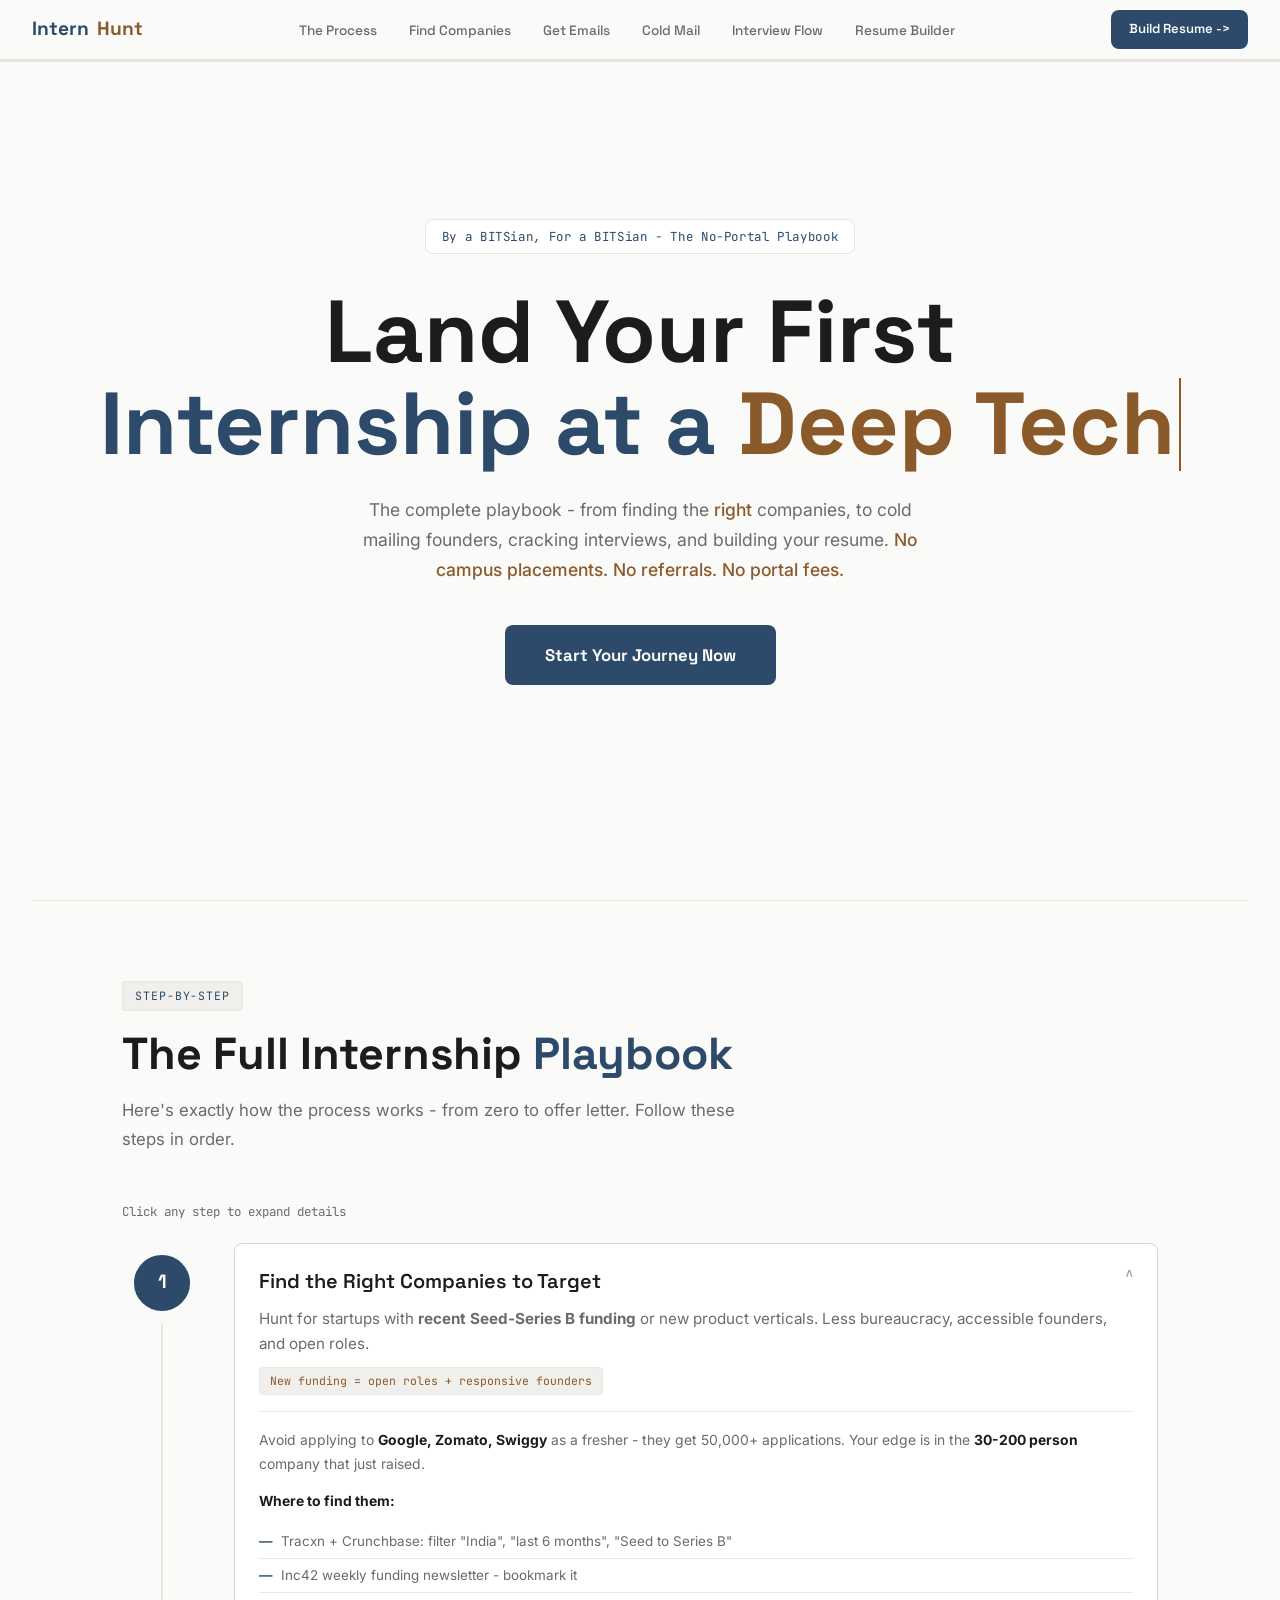
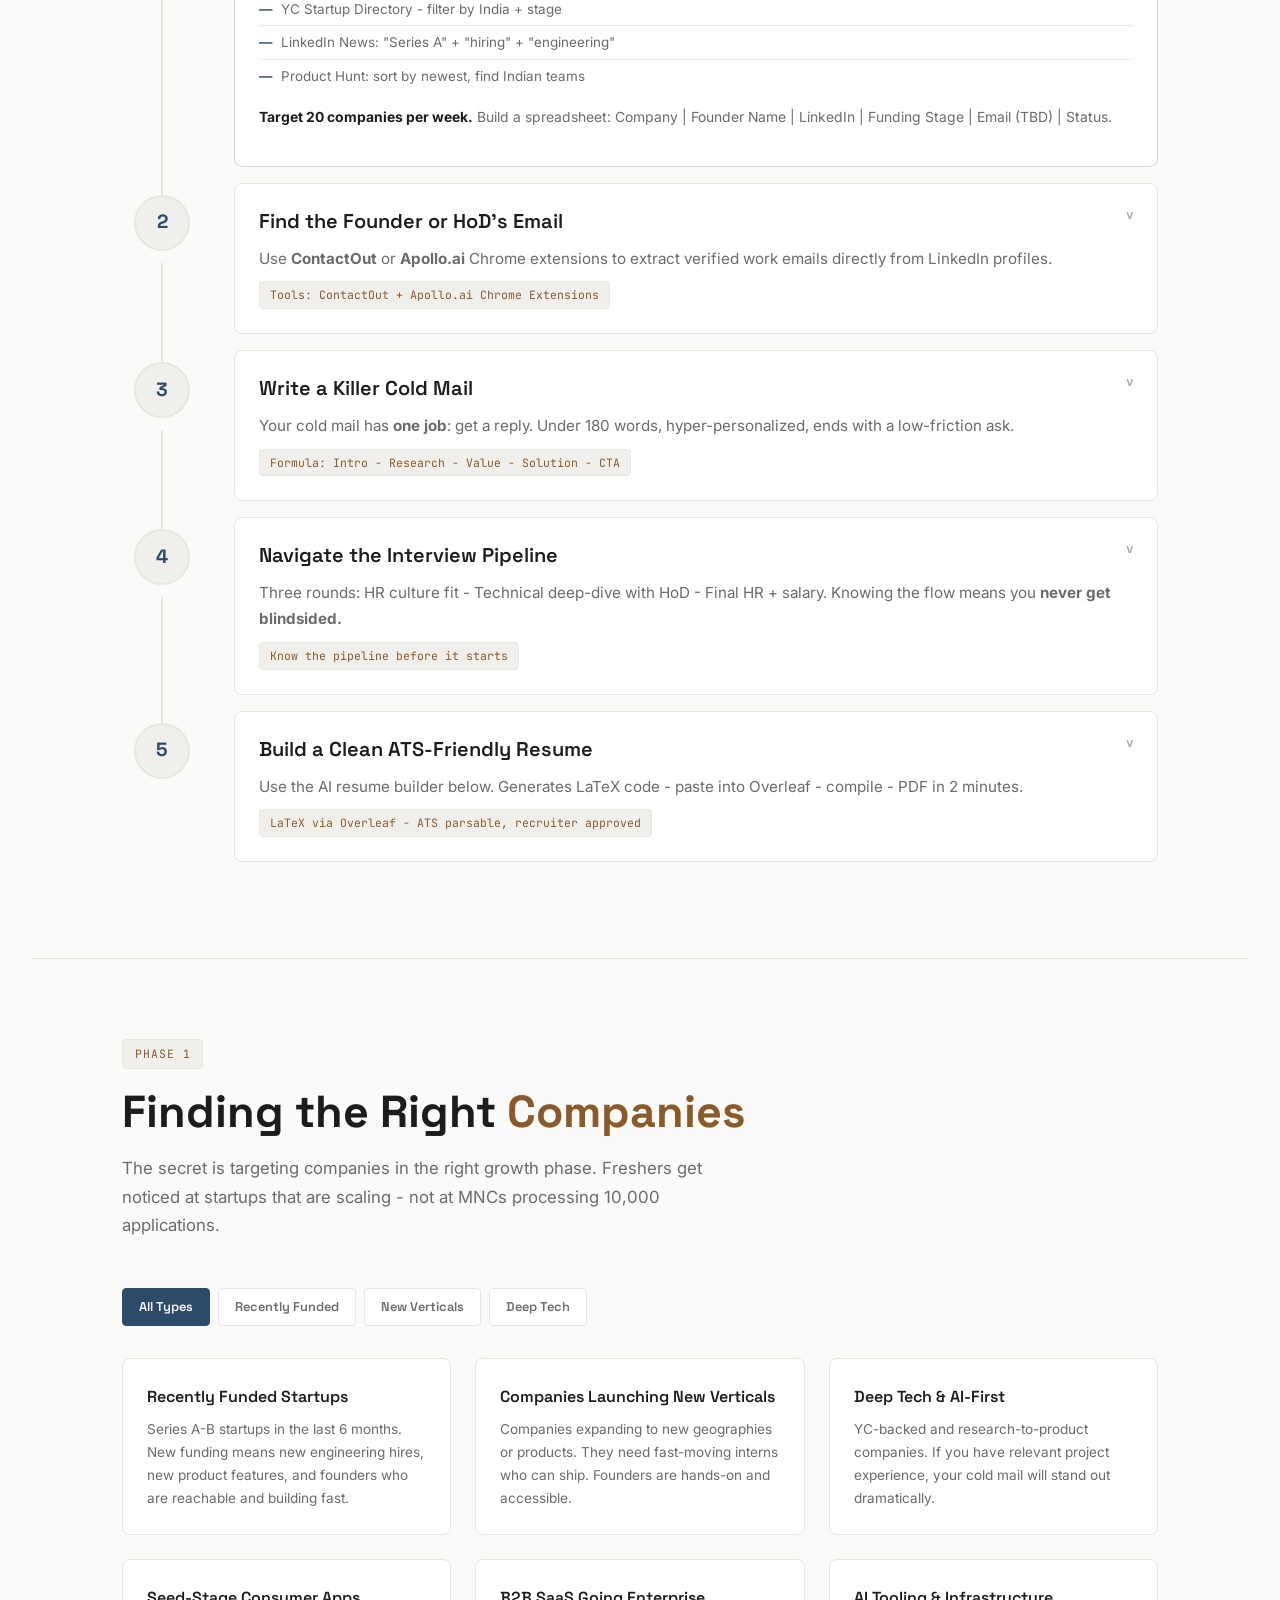
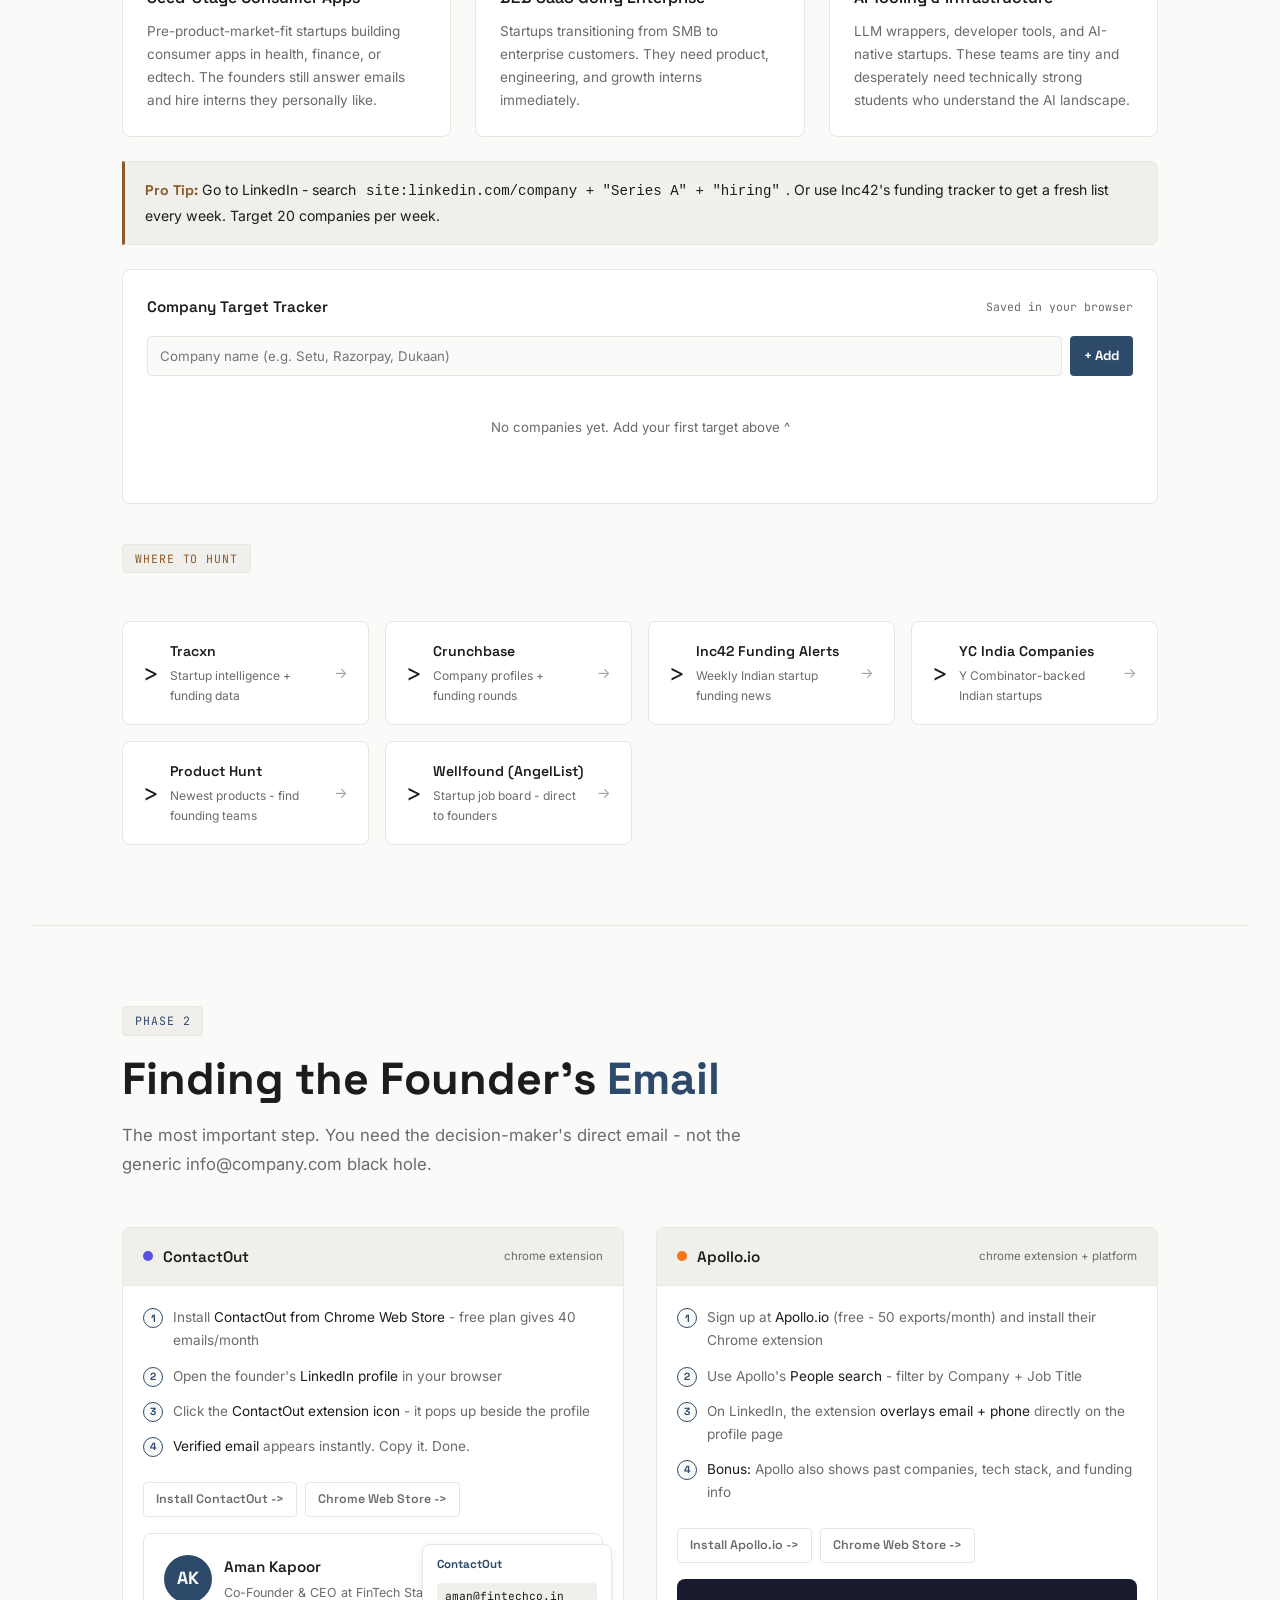
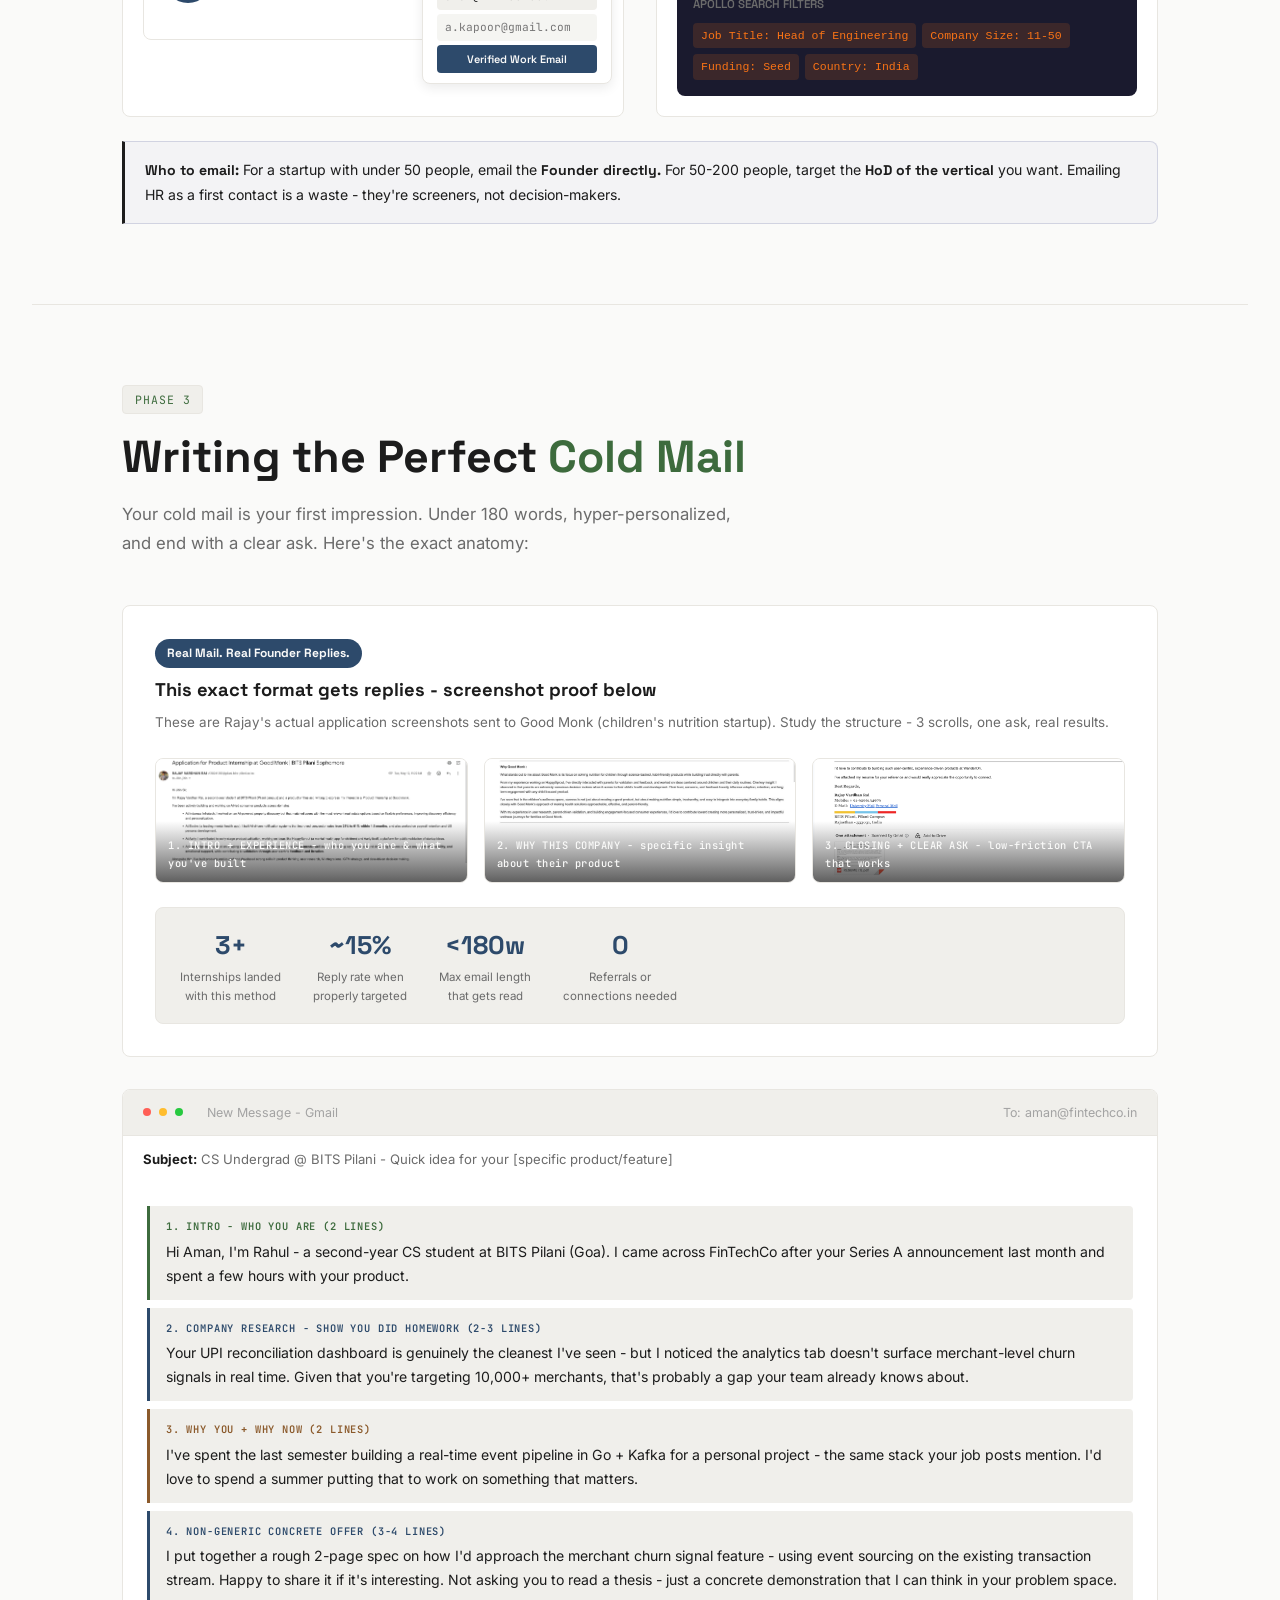
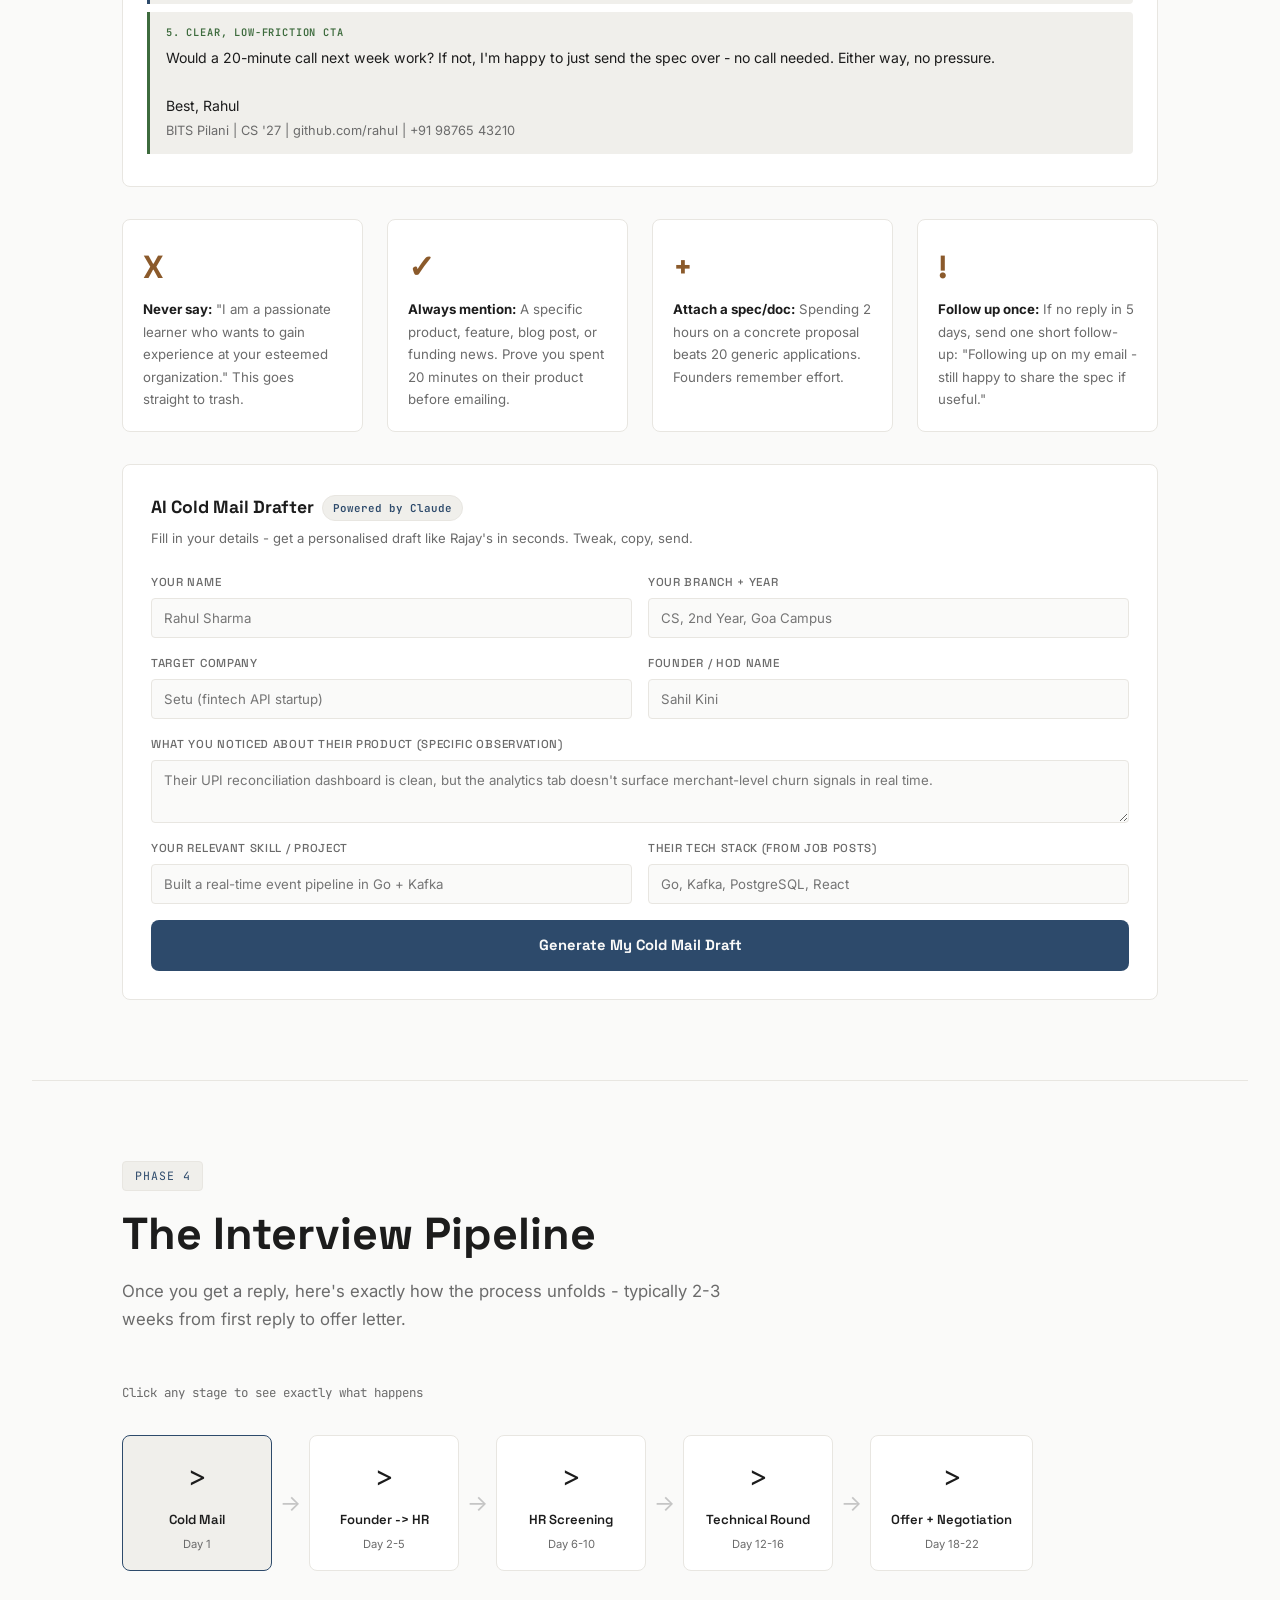
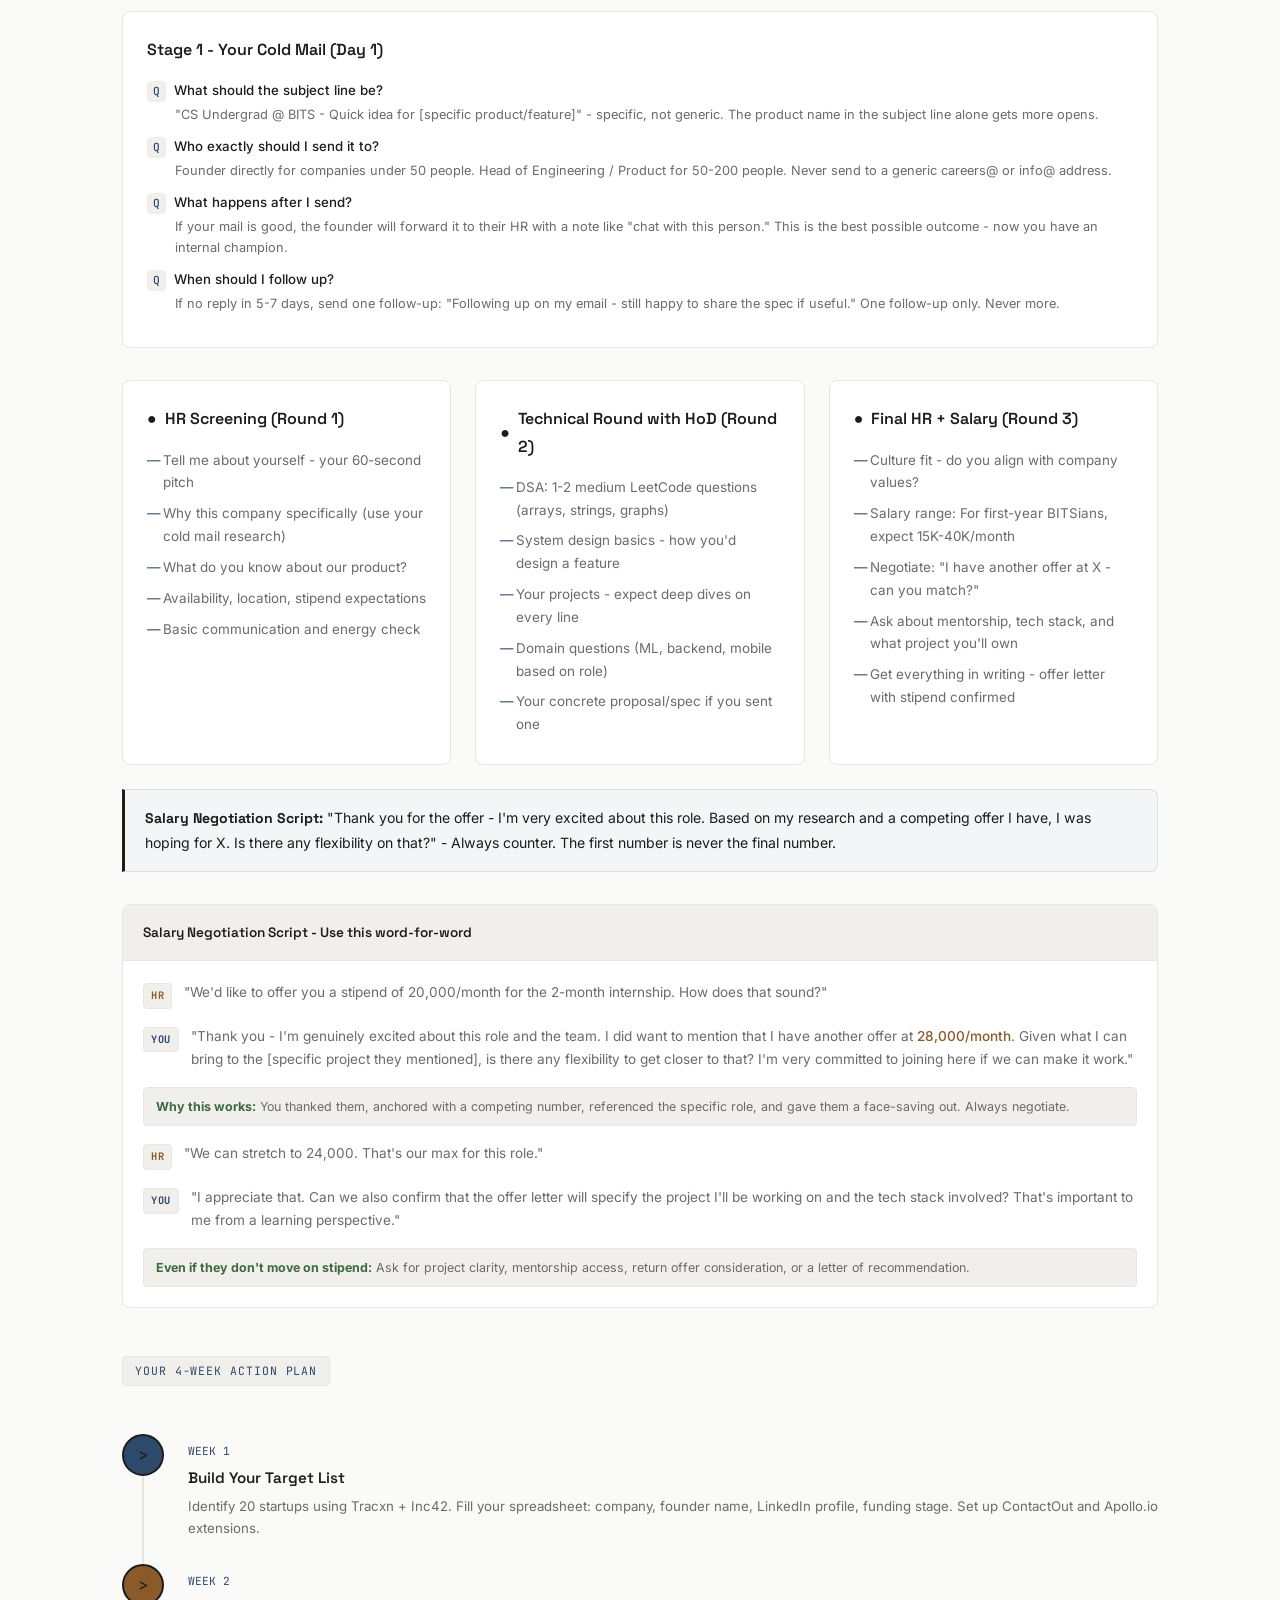
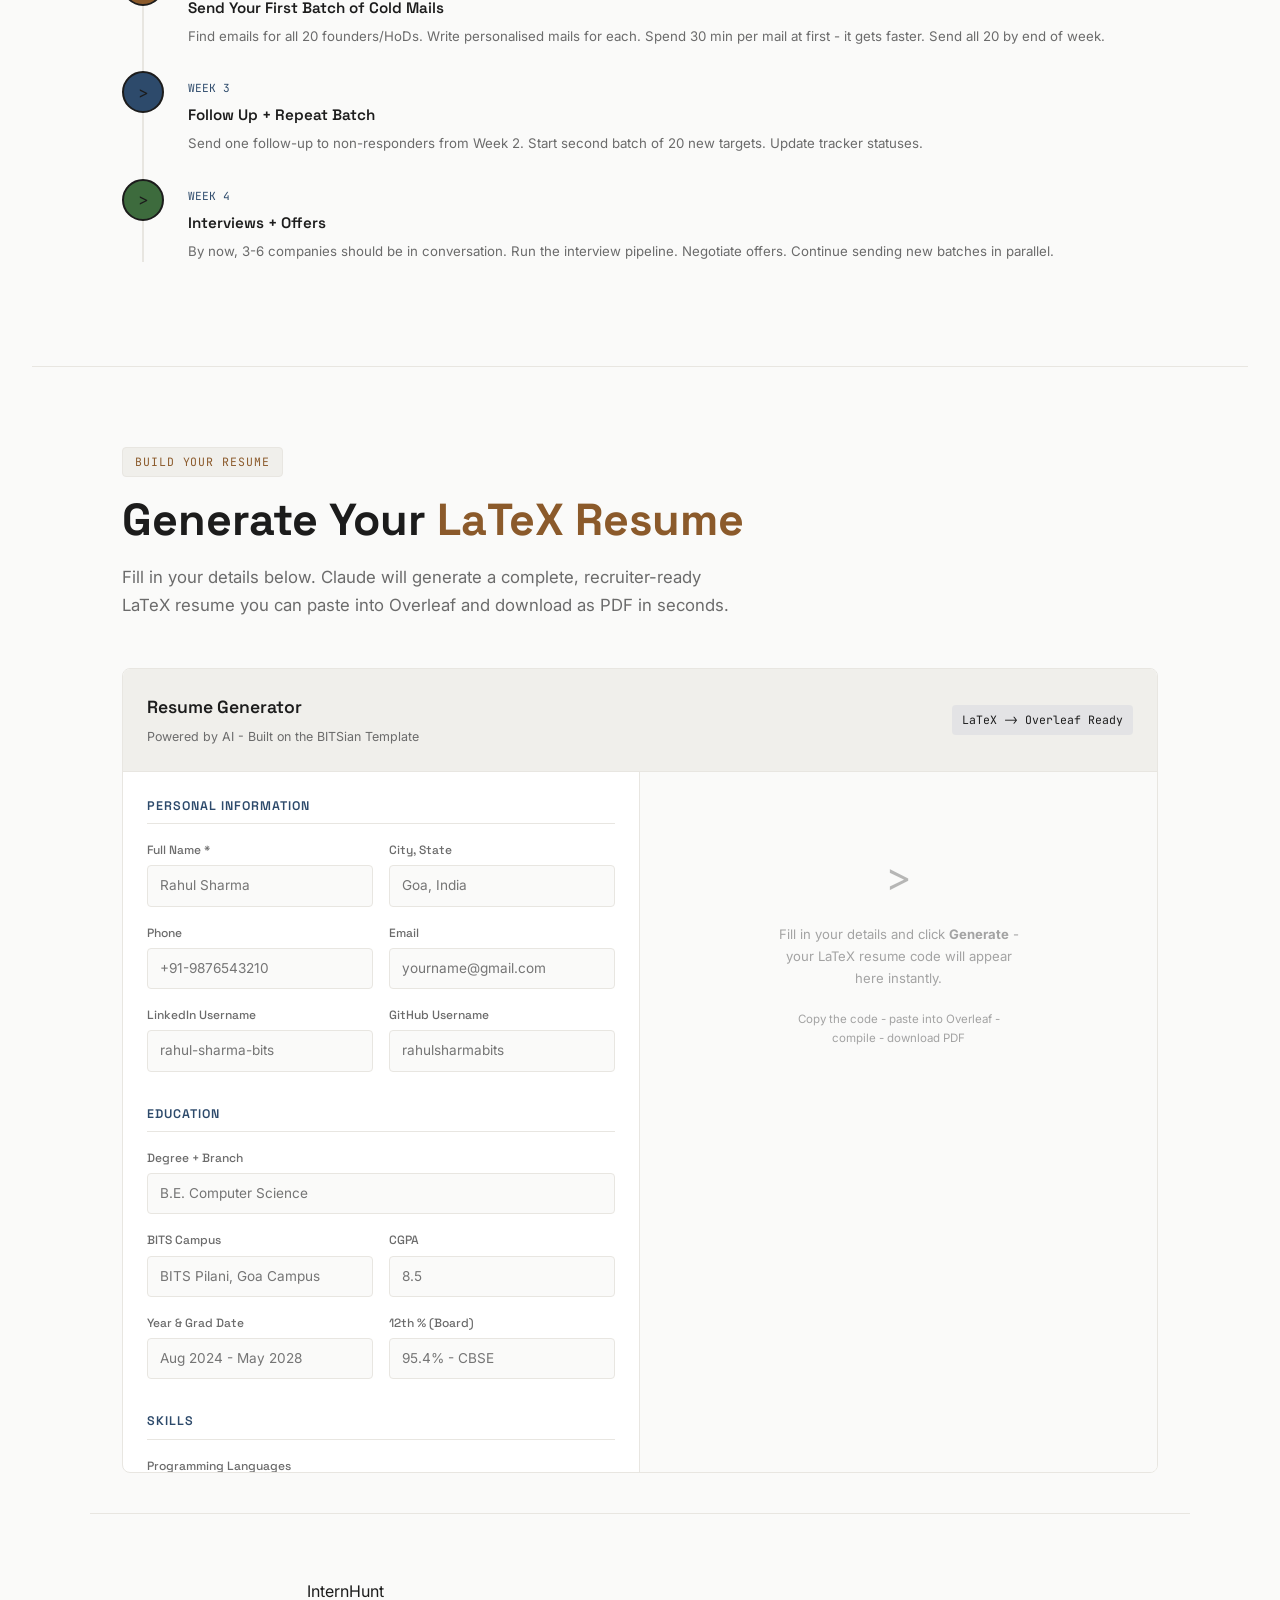
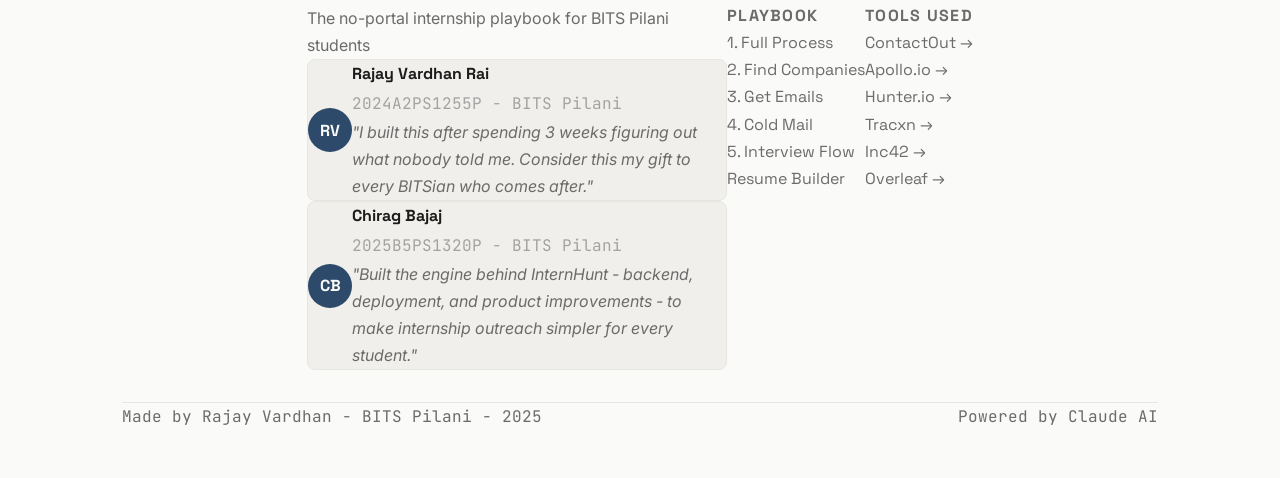
==== commit d6fc8562: "it was inline css that was causing the issue, im so smart arent i" ====
--- a/index.html
+++ b/index.html
@@ -732,31 +732,34 @@
   <!-- FOOTER -->
   <footer>
     <div class="footer-top">
+      <!-- LEFT COLUMN: logo + byline + creator cards -->
       <div>
         <div class="footer-logo">Intern<span>Hunt</span></div>
-        <div class="footer-byline" style="margin-top:0.5rem;">The no-portal internship playbook for BITS Pilani students</div>
-        <div style="margin-top:1.5rem;background:linear-gradient(135deg,rgba(75, 86, 148,0.08),rgba(199, 123, 77,0.08));border:1px solid rgba(75, 86, 148,0.2);border-radius:12px;padding:1.25rem 1.5rem;display:flex;align-items:center;gap:1rem;max-width:420px;">
-          <div class="author-avatar" style="width:44px;height:44px;font-size:0.9rem;">RV</div>
+        <div class="footer-byline">The no-portal internship playbook for BITS Pilani students</div>
+
+        <div class="author-card-inline">
+          <div class="author-avatar">RV</div>
           <div>
             <div class="author-name">Rajay Vardhan Rai</div>
             <div class="author-id">2024A2PS1255P - BITS Pilani</div>
-            <div class="author-quote" style="margin-top:4px;">"I built this after spending 3 weeks figuring out what nobody told me. Consider this my gift to every BITSian who comes after."</div>
-          </div>    
-        </div>
-
-        <div style="margin-top:1.5rem;background:linear-gradient(135deg,rgba(75, 86, 148,0.08),rgba(199, 123, 77,0.08));border:1px solid rgba(75, 86, 148,0.2);border-radius:12px;padding:1.25rem 1.5rem;display:flex;align-items:center;gap:1rem;max-width:420px;">
-          <div class="author-avatar" style="width:44px;height:44px;font-size:0.9rem;">CB</div>
+            <div class="author-quote">"I built this after spending 3 weeks figuring out what nobody told me. Consider this my gift to every BITSian who comes after."</div>
+          </div>
+        </div>
+
+        <div class="author-card-inline">
+          <div class="author-avatar">CB</div>
           <div>
             <div class="author-name">Chirag Bajaj</div>
             <div class="author-id">2025B5PS1320P - BITS Pilani</div>
-            <div class="author-quote" style="margin-top:4px;">"Built the engine behind InternHunt - backend, deployment, and product improvements - to make internship outreach simpler for every student."</div>
-          </div>    
-        </div>
-
-      </div>
-      <div style="display:flex;gap:4rem;flex-wrap:wrap;">
+            <div class="author-quote">"Built the engine behind InternHunt - backend, deployment, and product improvements - to make internship outreach simpler for every student."</div>
+          </div>
+        </div>
+      </div>
+
+      <!-- RIGHT COLUMN: Playbook + Tools -->
+      <div>
         <div>
-          <div style="font-family:'Space Grotesk',sans-serif;font-size:0.78rem;font-weight:700;color:var(--muted);text-transform:uppercase;letter-spacing:0.08em;margin-bottom:1rem;">Playbook</div>
+          <div class="footer-section-title">Playbook</div>
           <div class="footer-nav">
             <a href="#process">1. Full Process</a>
             <a href="#findcompanies">2. Find Companies</a>
@@ -767,21 +770,22 @@
           </div>
         </div>
         <div>
-          <div style="font-family:'Space Grotesk',sans-serif;font-size:0.78rem;font-weight:700;color:var(--muted);text-transform:uppercase;letter-spacing:0.08em;margin-bottom:1rem;">Tools Used</div>
+          <div class="footer-section-title">Tools Used</div>
           <div class="footer-nav">
-            <a href="https://contactout.com" target="_blank" rel="noopener">ContactOut -></a>
-            <a href="https://apollo.io"      target="_blank" rel="noopener">Apollo.io -></a>
-            <a href="https://hunter.io"      target="_blank" rel="noopener">Hunter.io -></a>
-            <a href="https://tracxn.com"     target="_blank" rel="noopener">Tracxn -></a>
-            <a href="https://inc42.com"      target="_blank" rel="noopener">Inc42 -></a>
-            <a href="https://www.overleaf.com" target="_blank" rel="noopener">Overleaf -></a>
-          </div>
-        </div>
-      </div>
-    </div>
+            <a href="https://contactout.com" target="_blank" rel="noopener">ContactOut →</a>
+            <a href="https://apollo.io" target="_blank" rel="noopener">Apollo.io →</a>
+            <a href="https://hunter.io" target="_blank" rel="noopener">Hunter.io →</a>
+            <a href="https://tracxn.com" target="_blank" rel="noopener">Tracxn →</a>
+            <a href="https://inc42.com" target="_blank" rel="noopener">Inc42 →</a>
+            <a href="https://www.overleaf.com" target="_blank" rel="noopener">Overleaf →</a>
+          </div>
+        </div>
+      </div>
+    </div>
+
     <div class="footer-bottom">
-      <div style="font-size:0.78rem;color:var(--muted);font-family:'JetBrains Mono',monospace;">Made by Rajay Vardhan - BITS Pilani - 2025</div>
-      <div style="font-size:0.78rem;color:var(--muted);">Powered by Claude AI</div>
+      <div class="footer-copyright">Made by Rajay Vardhan - BITS Pilani - 2025</div>
+      <div class="footer-powered">Powered by Claude AI</div>
     </div>
   </footer>
 
--- a/styles.css
+++ b/styles.css
@@ -1216,7 +1216,7 @@
 .info-card .num {
     font-family: 'Space Grotesk', sans-serif;
     font-size: 2rem;
-    font-weight: 700
+    font-weight: 700;
     color: var(--warn);
     display: block;
 }
@@ -1240,7 +1240,7 @@
 }
 .builder-header h3 { font-family: 'Space Grotesk', sans-serif; font-size: 1.1rem; font-weight: 600; }
 .builder-body {
-    display: grid
+    display: grid;
     grid-template-columns: 1fr 1fr;
 }
 .builder-form {
@@ -1251,7 +1251,7 @@
 }
 .builder-preview {
     padding: 1.5rem;
-    overflow-y: auto
+    overflow-y: auto;
     max-height: 700px;
     background: var(--bg);
 }
@@ -1261,116 +1261,116 @@
 }
 .form-section { margin-bottom: 2rem; }
 .form-section-title {
-    font-family: 'Space Grotesk', sans-serif
-    font-size: 0.78rem
-    font-weight: 600
-    color: var(--accent)
-    text-transform: uppercase
-    letter-spacing: 0.08em
-    margin-bottom: 1rem
-    padding-bottom: 6px
-    border-bottom: 1px solid var(--border)
+    font-family: 'Space Grotesk', sans-serif;
+    font-size: 0.78rem;
+    font-weight: 600;
+    color: var(--accent);
+    text-transform: uppercase;
+    letter-spacing: 0.08em;
+    margin-bottom: 1rem;
+    padding-bottom: 6px;
+    border-bottom: 1px solid var(--border);
 }
 .form-row {
-    display: grid
-    grid-template-columns: 1fr 1fr
-    gap: 1rem
-    margin-bottom: 1rem
+    display: grid;
+    grid-template-columns: 1fr 1fr;
+    gap: 1rem;
+    margin-bottom: 1rem;
 }
 .form-row.full { grid-template-columns: 1fr; }
 .form-group { display: flex; flex-direction: column; gap: 5px; }
 .form-group label {
-    font-size: 0.75rem
-    color: var(--muted)
-    font-family: 'Space Grotesk', sans-serif
-    font-weight: 500
+    font-size: 0.75rem;
+    color: var(--muted);
+    font-family: 'Space Grotesk', sans-serif;
+    font-weight: 500;
 }
 .form-group input,
 .form-group textarea {
-    background: var(--bg)
-    border: 1px solid var(--border)
-    border-radius: var(--radius-sm)
-    padding: 8px 12px
-    color: var(--text)
-    font-family: 'Inter', sans-serif
-    font-size: 0.85rem
-    outline: none
-    transition: border-color var(--trans)
-    width: 100%
+    background: var(--bg);
+    border: 1px solid var(--border);
+    border-radius: var(--radius-sm);
+    padding: 8px 12px;
+    color: var(--text);
+    font-family: 'Inter', sans-serif;
+    font-size: 0.85rem;
+    outline: none;
+    transition: border-color var(--trans);
+    width: 100%;
 }
 .form-group input:focus,
 .form-group textarea:focus { border-color: var(--accent); }
 .form-group textarea { resize: vertical; min-height: 70px; }
 .generate-btn {
-    width: 100%
-    padding: 14px
-    background: var(--accent)
-    color: var(--bg)
-    font-family: 'Space Grotesk', sans-serif
-    font-weight: 700
-    font-size: 1rem
-    border: none
-    border-radius: var(--radius-md)
-    cursor: pointer
-    margin-top: 1rem
-    transition: background var(--trans), transform var(--trans)
+    width: 100%;
+    padding: 14px;
+    background: var(--accent);
+    color: var(--bg);
+    font-family: 'Space Grotesk', sans-serif;
+    font-weight: 700;
+    font-size: 1rem;
+    border: none;
+    border-radius: var(--radius-md);
+    cursor: pointer;
+    margin-top: 1rem;
+    transition: background var(--trans), transform var(--trans);
 }
 .generate-btn:hover    { background: var(--accent-2); transform: translateY(-1px); }
 .generate-btn:disabled { opacity: 0.5; cursor: not-allowed; }
 .preview-area {
-    font-family: 'JetBrains Mono', monospace
-    font-size: 0.72rem
-    color: var(--muted)
-    line-height: 1.8
-    white-space: pre-wrap
+    font-family: 'JetBrains Mono', monospace;
+    font-size: 0.72rem;
+    color: var(--muted);
+    line-height: 1.8;
+    white-space: pre-wrap;
 }
 .preview-loading {
-    display: flex
-    flex-direction: column
-    align-items: center
-    justify-content: center
-    height: 300px
-    gap: 1rem
+    display: flex;
+    flex-direction: column;
+    align-items: center;
+    justify-content: center;
+    height: 300px;
+    gap: 1rem;
 }
 .spinner {
-    width: 40px; height: 40px
-    border-radius: 50%
-    border: 3px solid var(--border)
-    border-top-color: var(--accent)
-    animation: spin 0.8s linear infinite
+    width: 40px; height: 40px;
+    border-radius: 50%;
+    border: 3px solid var(--border);
+    border-top-color: var(--accent);
+    animation: spin 0.8s linear infinite;
 }
 @keyframes spin { to { transform: rotate(360deg); } }
 .preview-placeholder {
-    display: flex
-    flex-direction: column
-    align-items: center
-    justify-content: center
-    height: 300px
-    text-align: center
-    gap: 0.75rem
+    display: flex;
+    flex-direction: column;
+    align-items: center;
+    justify-content: center;
+    height: 300px;
+    text-align: center;
+    gap: 0.75rem;
 }
 .preview-placeholder .icon { font-size: 2.5rem; opacity: 0.3; }
 .preview-placeholder p    { font-size: 0.82rem; color: var(--muted-2); max-width: 240px; }
 .latex-output {
-    background: var(--bg-alt)
-    border: 1px solid var(--border)
-    border-radius: var(--radius-md)
-    padding: 1rem
-    overflow-x: auto
+    background: var(--bg-alt);
+    border: 1px solid var(--border);
+    border-radius: var(--radius-md);
+    padding: 1rem;
+    overflow-x: auto;
 }
 .copy-btn {
-    margin-top: 1rem
-    padding: 8px 16px
-    background: var(--bg-alt)
-    border: 1px solid var(--border)
-    border-radius: var(--radius-sm)
-    color: var(--accent)
-    font-family: 'Space Grotesk', sans-serif
-    font-weight: 600
-    font-size: 0.8rem
-    cursor: pointer
-    transition: all var(--trans)
-    width: 100%
+    margin-top: 1rem;
+    padding: 8px 16px;
+    background: var(--bg-alt);
+    border: 1px solid var(--border);
+    border-radius: var(--radius-sm);
+    color: var(--accent);
+    font-family: 'Space Grotesk', sans-serif;
+    font-weight: 600;
+    font-size: 0.8rem;
+    cursor: pointer;
+    transition: all var(--trans);
+    width: 100%;
 }
 .copy-btn:hover { background: var(--accent); color: var(--bg); border-color: var(--accent); }
 
@@ -1382,28 +1382,31 @@
     margin: 0 auto;
 }
 
-/* Top row — two columns, centered together, not spaced apart */
+/* Top row — centered group, but columns push apart slightly */
 .footer-top {
     display: flex;
     flex-wrap: wrap;
     gap: var(--space-6) var(--space-8);
-    justify-content: center;          /* ← center the group */
+    justify-content: center;
     margin-bottom: 2rem;
 }
 
-/* Left column: logo + byline + creator cards */
+/* Left column: logo + byline + creator cards — push slightly LEFT */
 .footer-top > div:first-child {
     display: flex;
     flex-direction: column;
     gap: var(--space-4);
-    max-width: 420px;                 /* matches your inline max-width */
-}
-
-/* Right column: Playbook + Tools */
+    max-width: 420px;
+    margin-right: var(--space-6);          /* ← pushes this column left of center */
+}
+
+/* Right column: Playbook + Tools — push slightly RIGHT + LOWER */
 .footer-top > div:last-child {
     display: flex;
     flex-wrap: wrap;
-    gap: var(--space-8);              /* replaces your inline gap:4rem */
+    gap: var(--space-8);
+    margin-left: var(--space-6);           /* ← pushes this column right of center */
+    margin-top: 1.5rem;                    /* ← drops it lower */
 }
 
 /* Each nav block (Playbook / Tools) */
@@ -1412,7 +1415,7 @@
     flex-direction: column;
     gap: var(--space-2);
 }
-.footer-top .footer-nav > div:first-child {  /* the "Playbook" / "Tools Used" heading */
+.footer-top .footer-nav > div:first-child {
     font-family: 'Space Grotesk', sans-serif;
     font-size: var(--fs-xs);
     font-weight: 700;
@@ -1429,7 +1432,7 @@
 }
 .footer-top .footer-nav a:hover { color: var(--accent); }
 
-/* Creator cards — override your inline gradient/border with new palette */
+/* Creator cards — clean palette */
 .footer-top .author-card-inline {
     background: var(--bg-alt);
     border: 1px solid var(--border);
@@ -1475,8 +1478,13 @@
 /* ─── RESPONSIVE FOOTER ─── */
 @media (max-width: 768px) {
     .footer-top { flex-direction: column; align-items: center; text-align: center; }
-    .footer-top > div:first-child { max-width: 100%; align-items: center; }
-    .footer-top > div:last-child { justify-content: center; }
+    .footer-top > div:first-child,
+    .footer-top > div:last-child {
+        margin: 0;                          /* reset offsets on mobile */
+        max-width: 100%;
+        align-items: center;
+    }
+    .footer-top > div:last-child { margin-top: var(--space-4); }
     .footer-top .author-card-inline { flex-direction: column; text-align: center; }
     .footer-bottom { flex-direction: column; text-align: center; }
 }
@@ -1490,33 +1498,33 @@
 
 /* ─── IMAGE MODAL ─── */
 .image-modal {
-    display: none
-    position: fixed
-    inset: 0
-    z-index: 9999
-    background: rgba(0, 0, 0, 0.85)
-    justify-content: center
-    align-items: center
-    padding: 2rem
+    display: none;
+    position: fixed;
+    inset: 0;
+    z-index: 9999;
+    background: rgba(0, 0, 0, 0.85);
+    justify-content: center;
+    align-items: center;
+    padding: 2rem;
 }
 .image-modal.active { display: flex; }
 .modal-image {
-    max-width: 90vw
-    max-height: 90vh
-    border-radius: var(--radius-md)
-    box-shadow: 0 0 0 1px var(--border)
-    animation: zoomIn 0.2s ease
+    max-width: 90vw;
+    max-height: 90vh;
+    border-radius: var(--radius-md);
+    box-shadow: 0 0 0 1px var(--border);
+    animation: zoomIn 0.2s ease;
 }
 .modal-close {
-    position: absolute
-    top: 20px
-    right: 30px
-    font-size: 40px
-    cursor: pointer
-    color: var(--bg)
-    opacity: 0.6
-    user-select: none
-    transition: opacity var(--trans)
+    position: absolute;
+    top: 20px;
+    right: 30px;
+    font-size: 40px;
+    cursor: pointer;
+    color: var(--bg);
+    opacity: 0.6;
+    user-select: none;
+    transition: opacity var(--trans);
 }
 .modal-close:hover { opacity: 1; }
 @keyframes zoomIn {
@@ -1524,4 +1532,18 @@
     to   { opacity: 1; transform: scale(1); }
 }
 .zoomable-image { cursor: zoom-in; transition: transform 0.2s ease; }
-.zoomable-image:hover { transform: scale(1.02); }+.zoomable-image:hover { transform: scale(1.02); }
+
+/* Footer helper classes used above */
+.footer-byline { font-size: var(--fs-sm); color: var(--muted); }
+.footer-section-title {
+  font-family: 'Space Grotesk', sans-serif;
+  font-size: var(--fs-xs);
+  font-weight: 700;
+  color: var(--muted);
+  text-transform: uppercase;
+  letter-spacing: 0.08em;
+  margin-bottom: var(--space-2);
+}
+.footer-copyright { font-size: var(--fs-xs); color: var(--muted); font-family: 'JetBrains Mono', monospace; }
+.footer-powered { font-size: var(--fs-xs); color: var(--muted); }
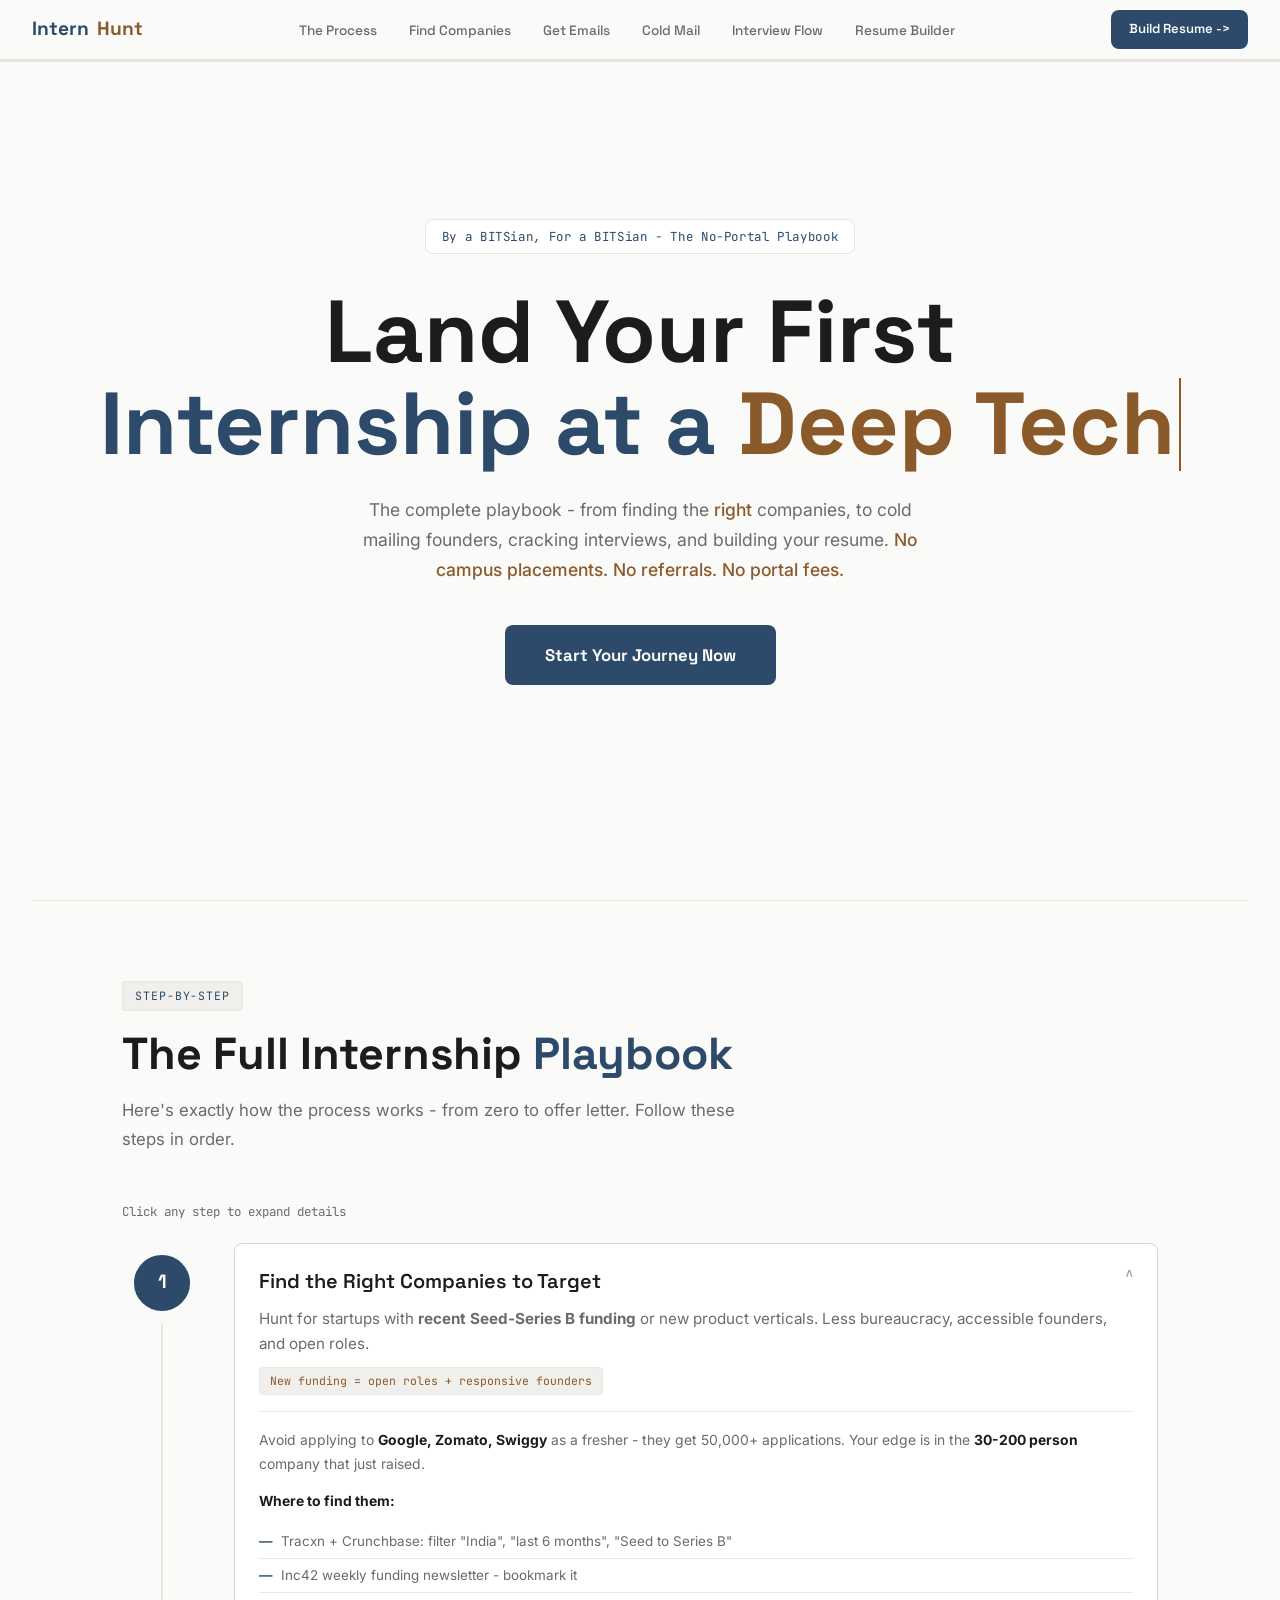
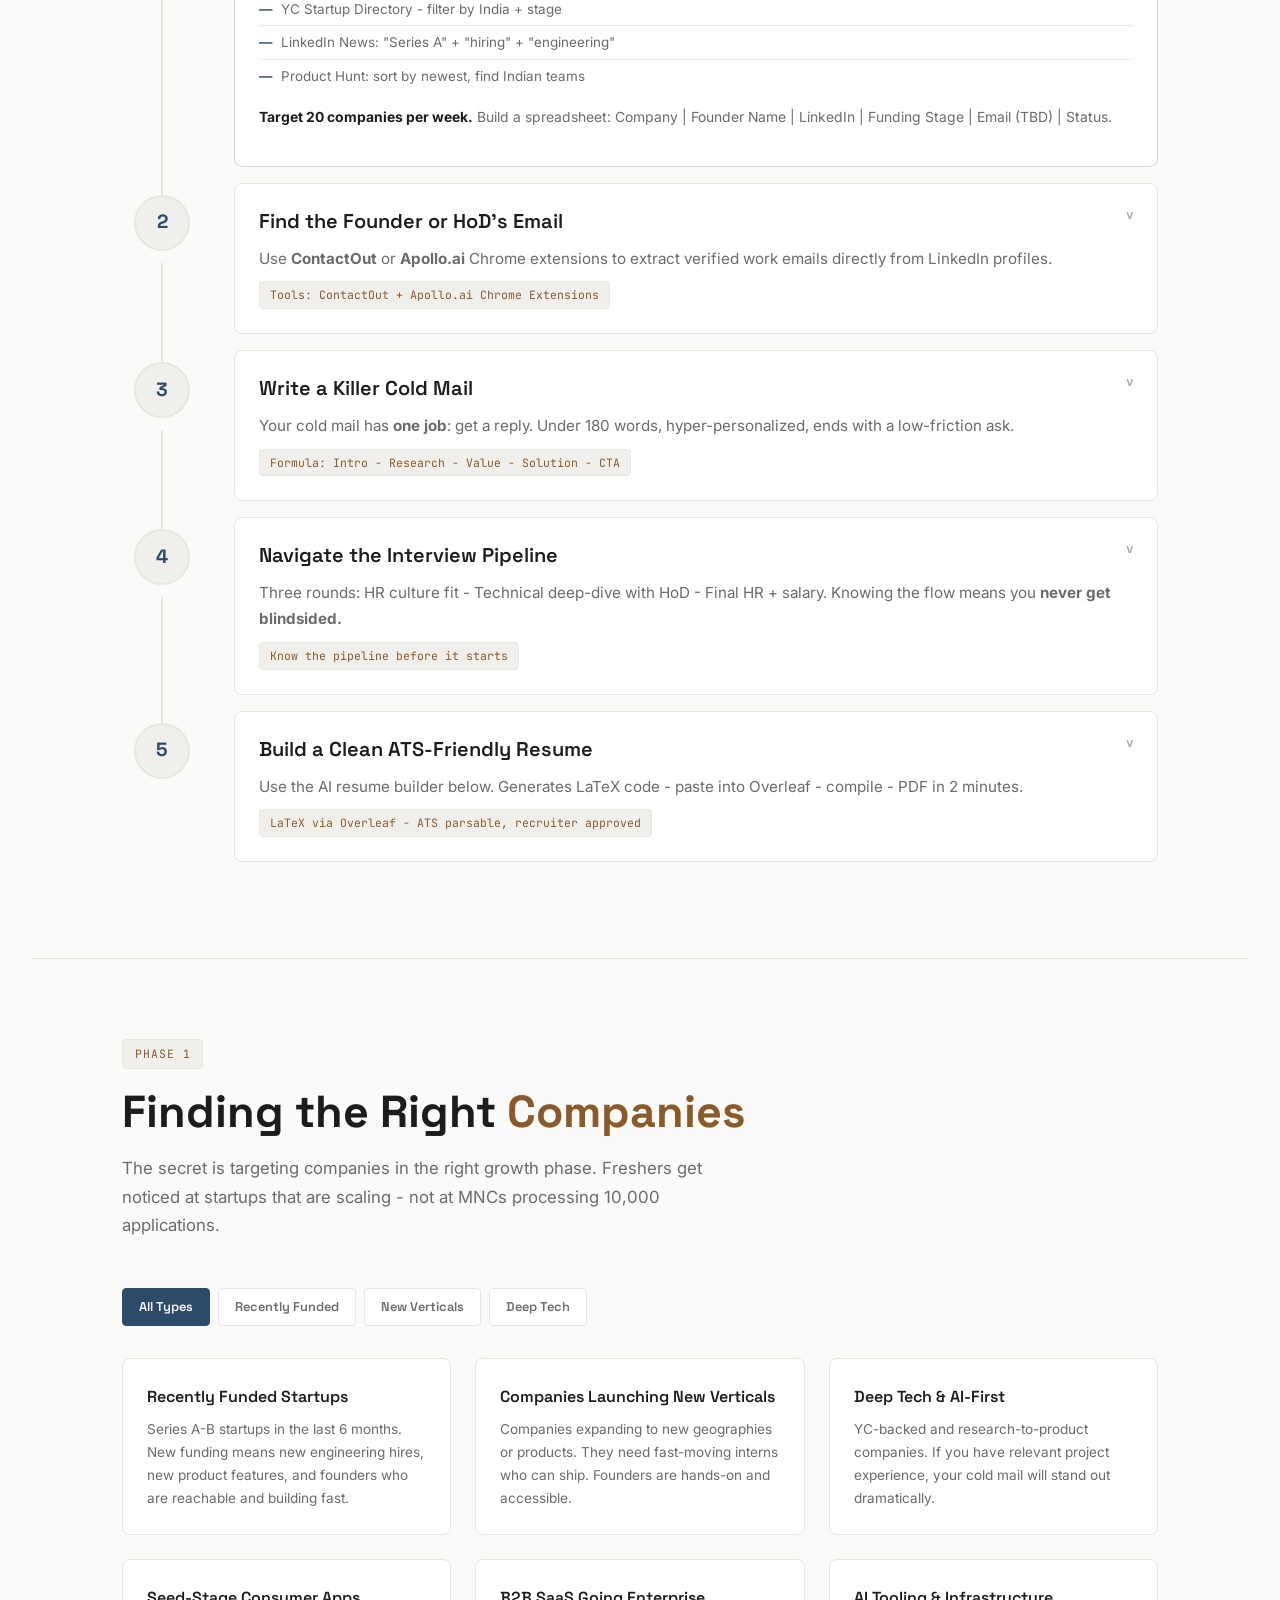
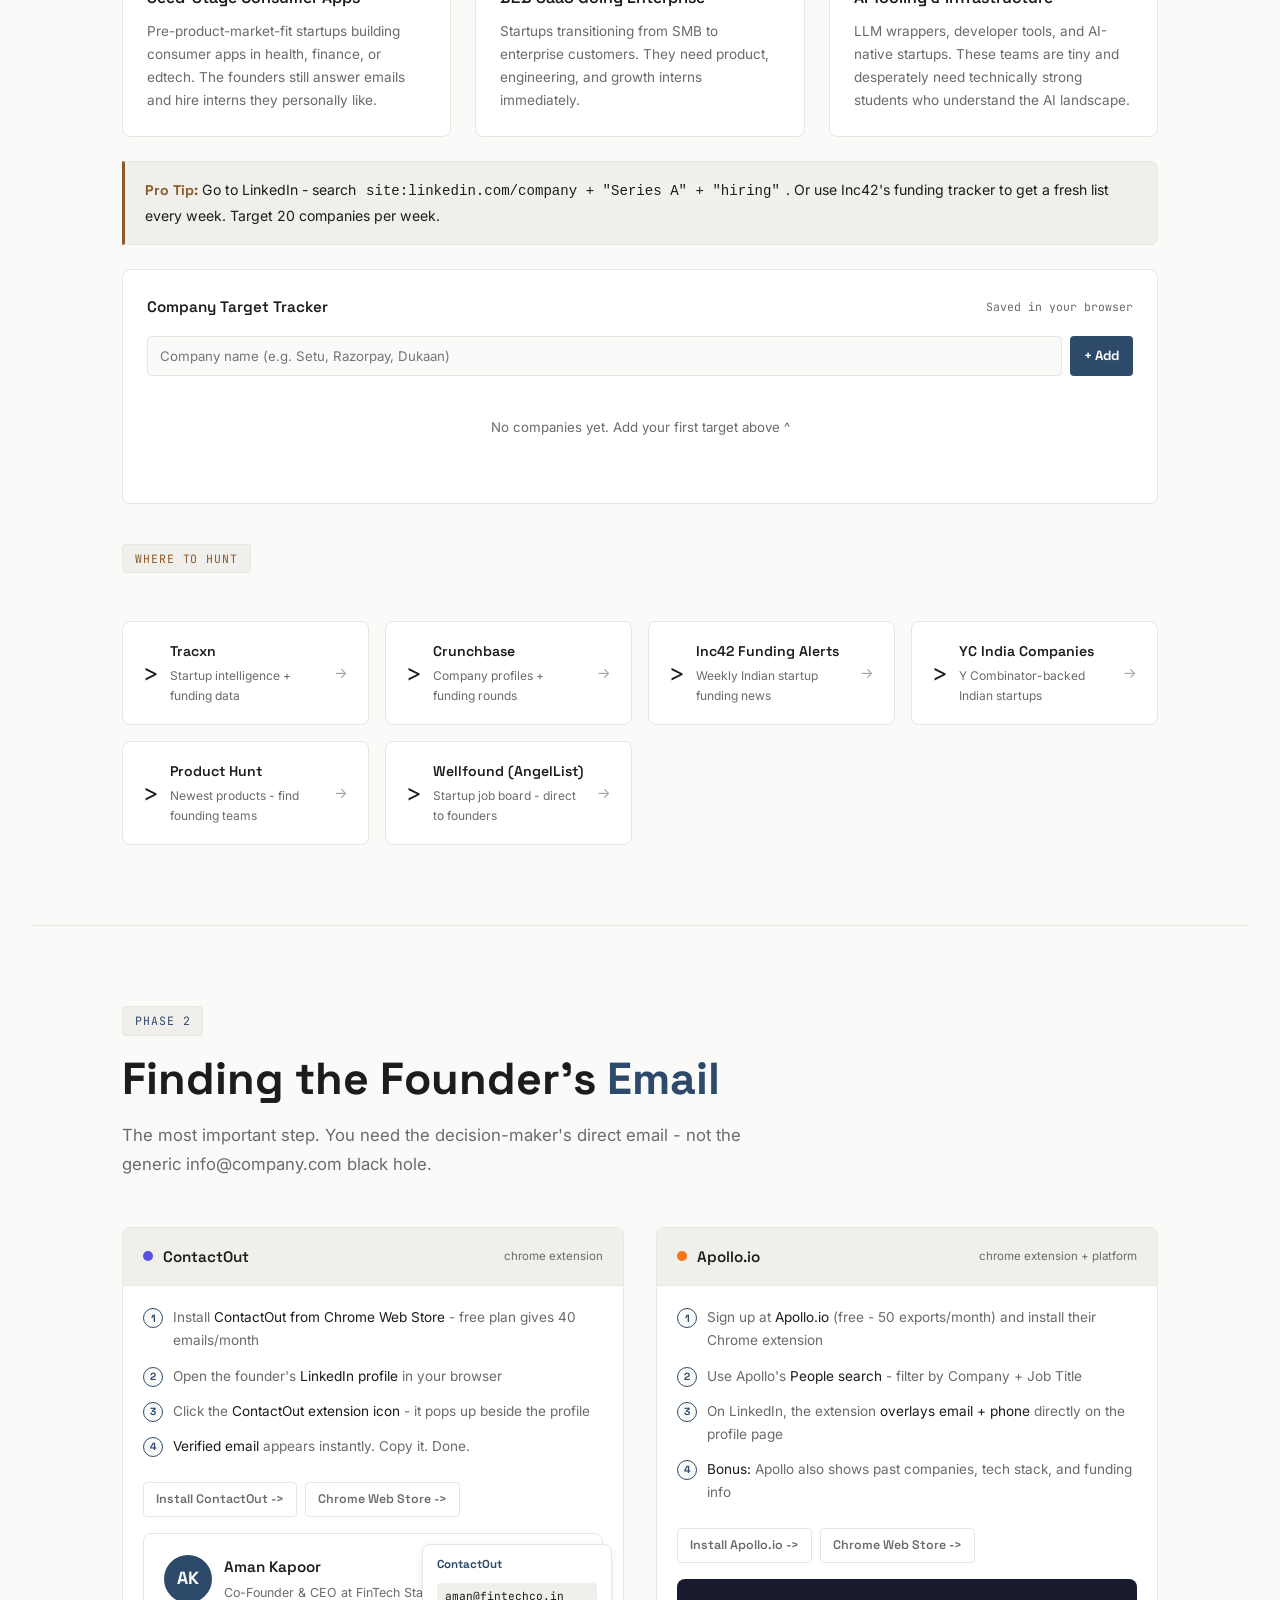
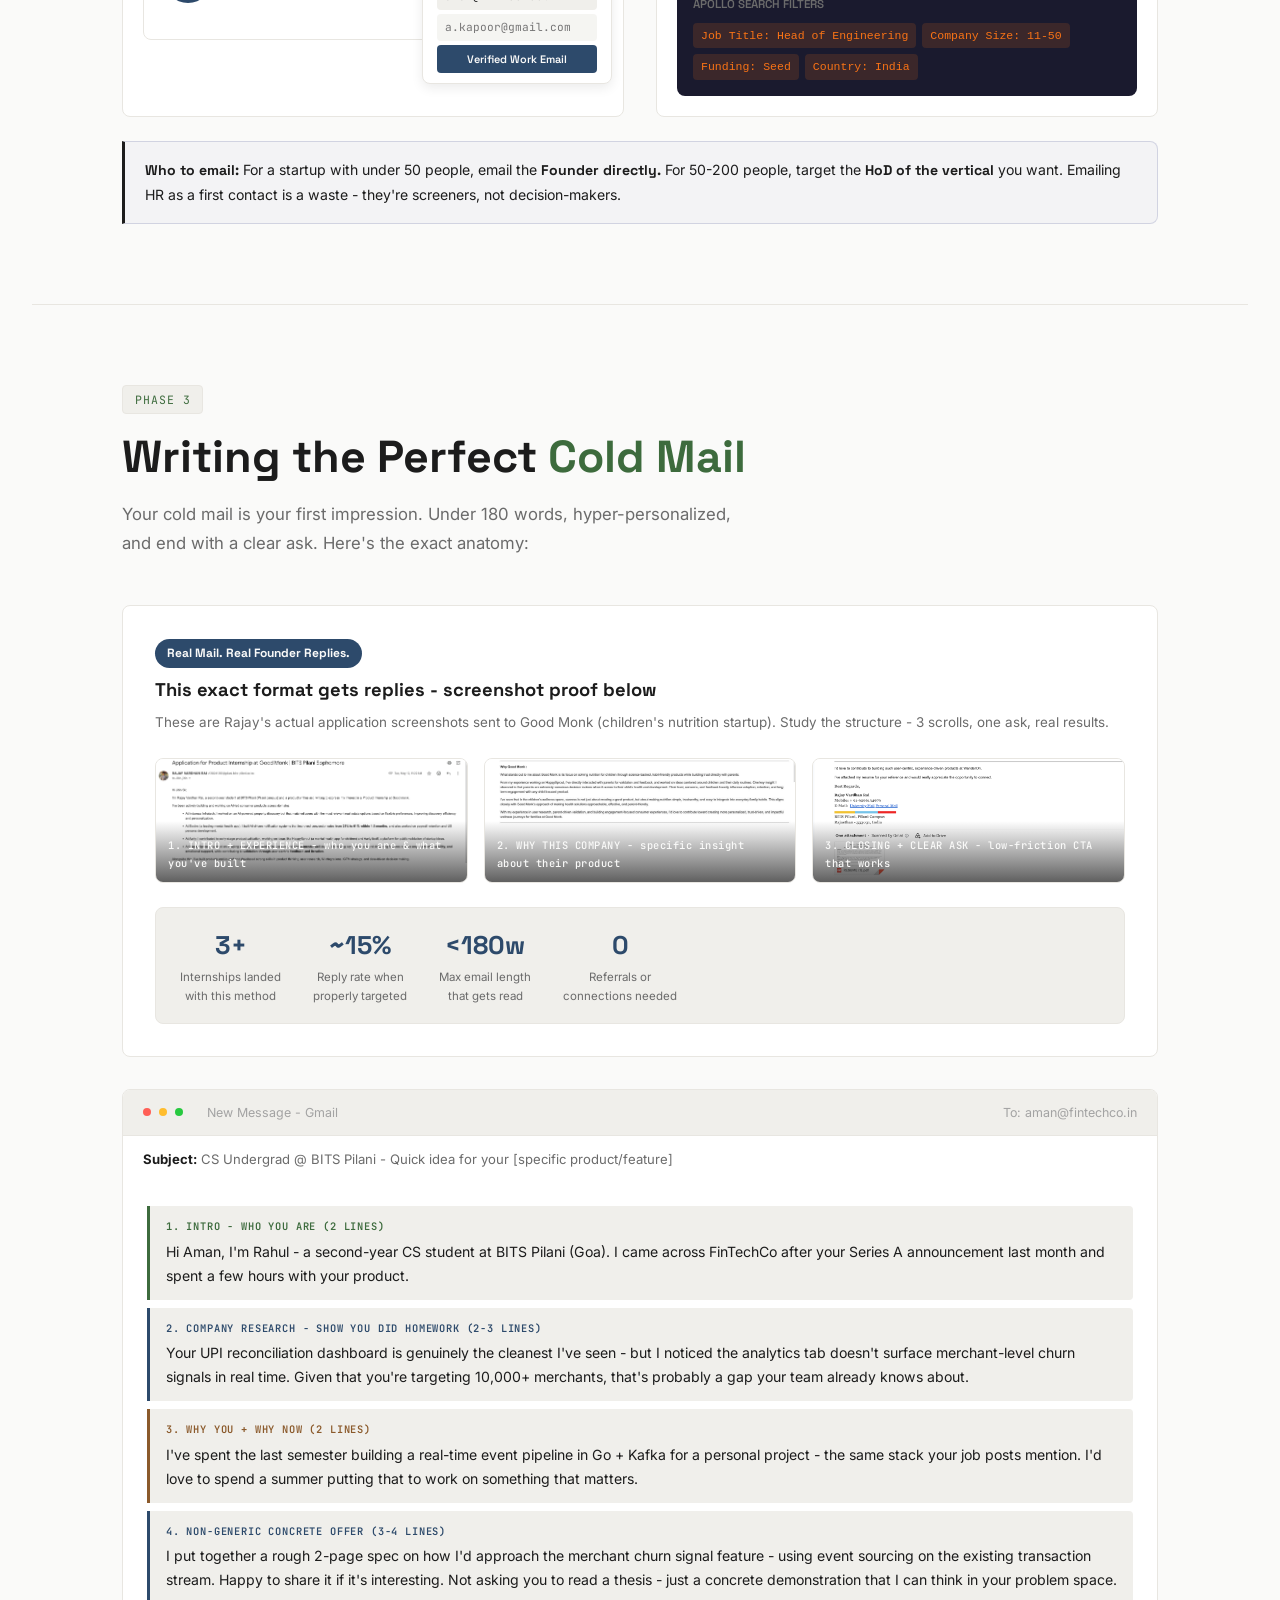
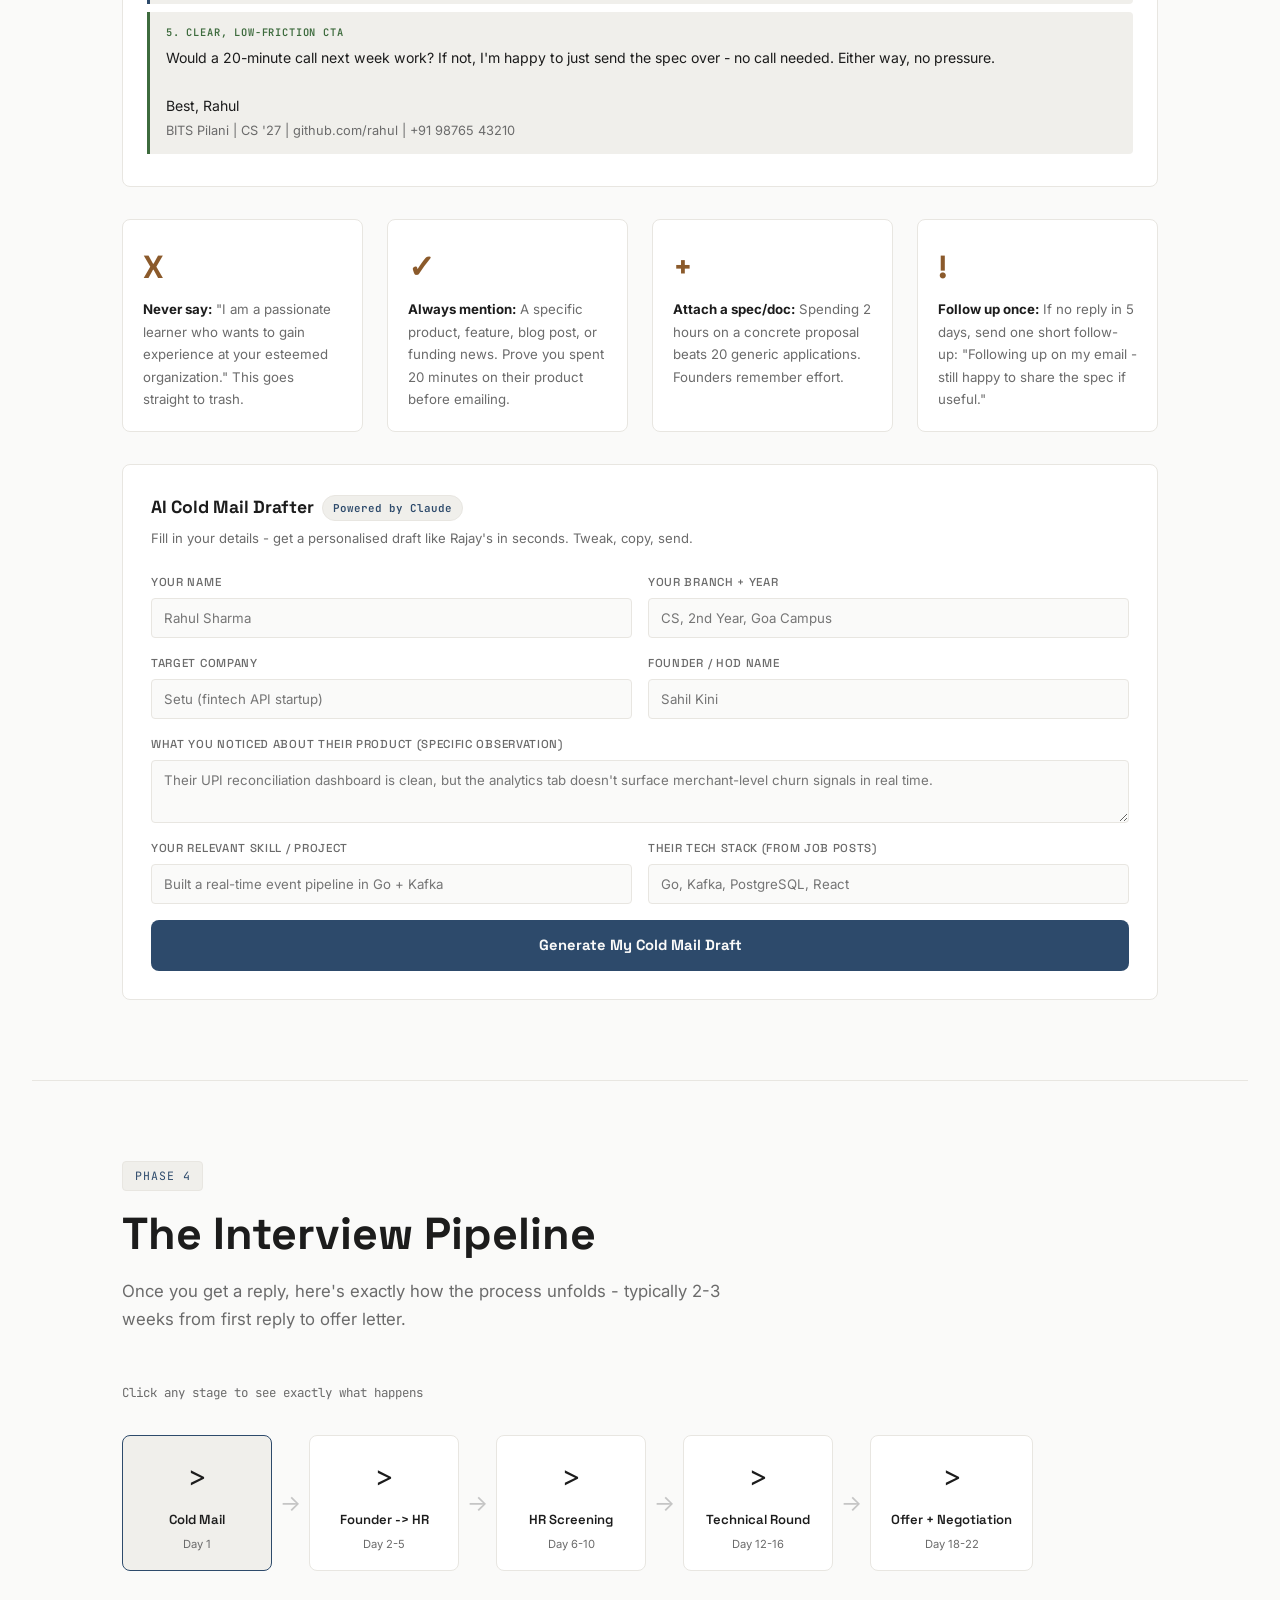
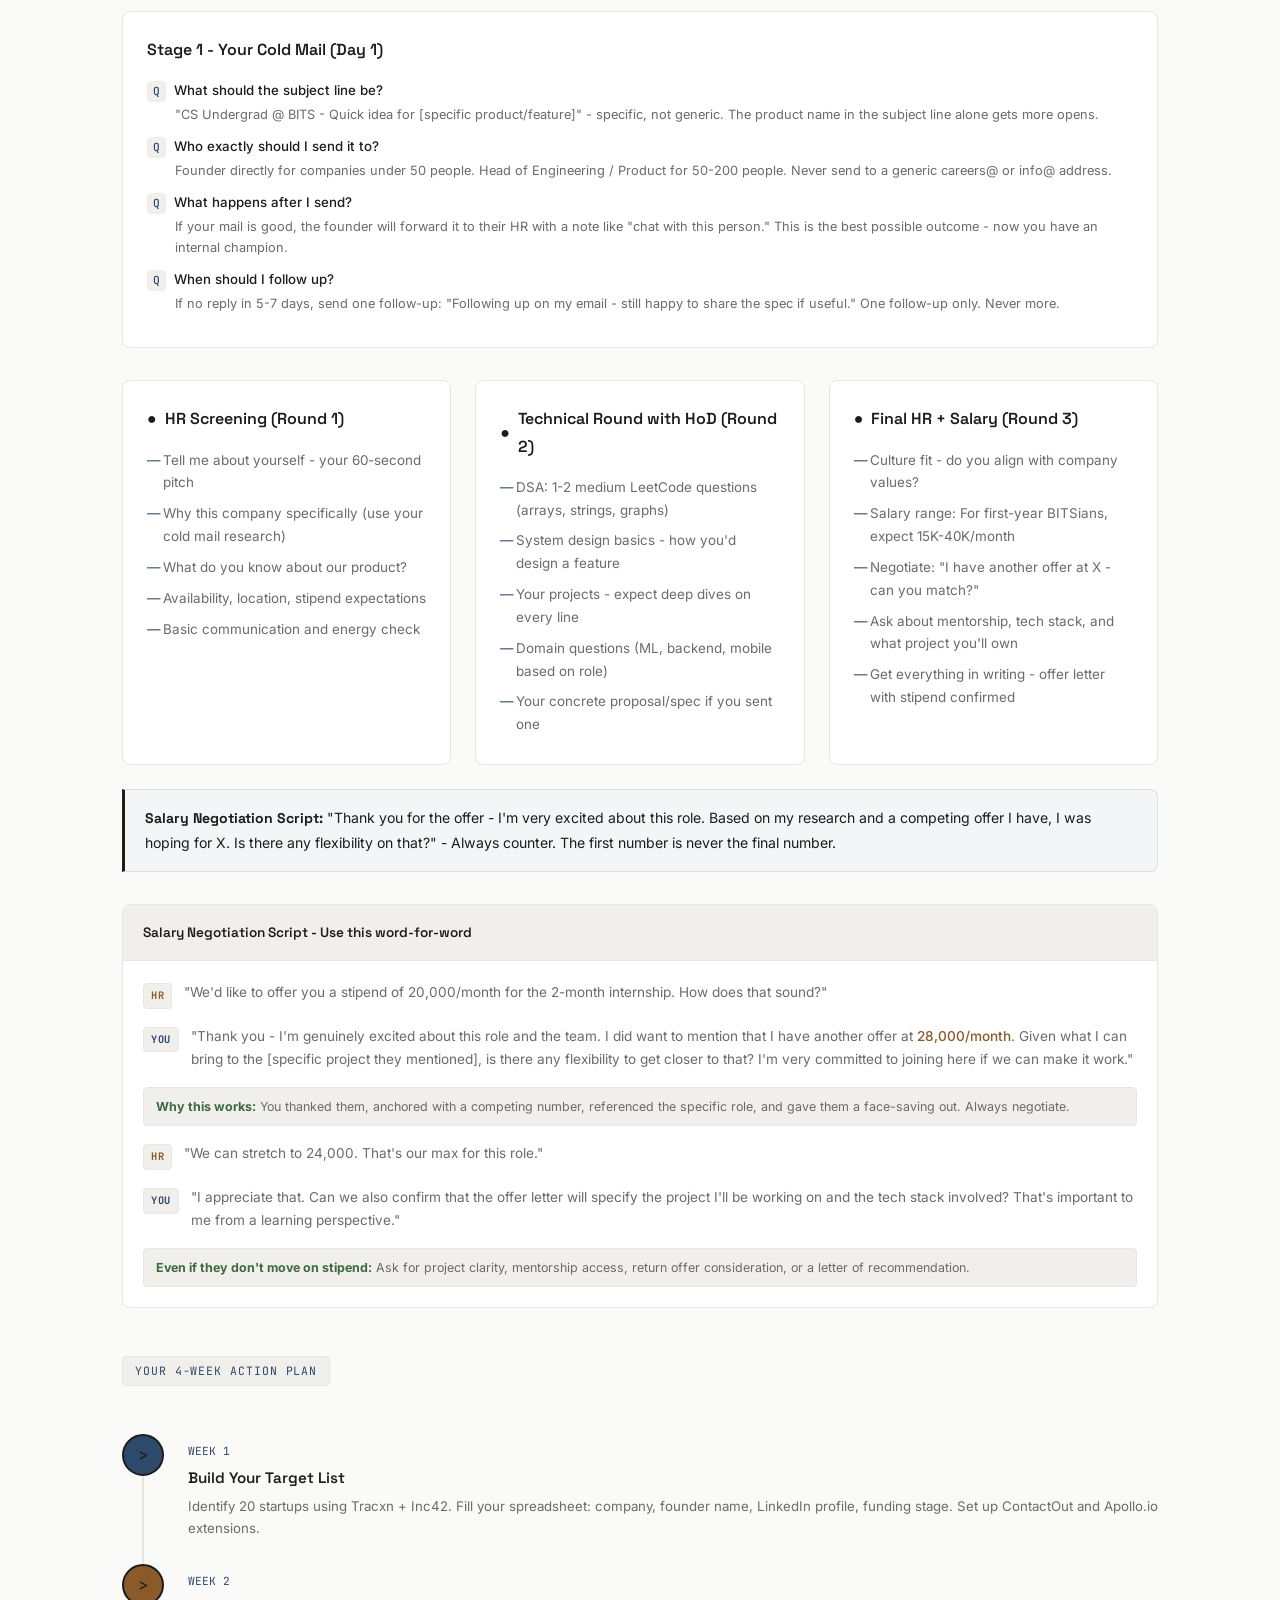
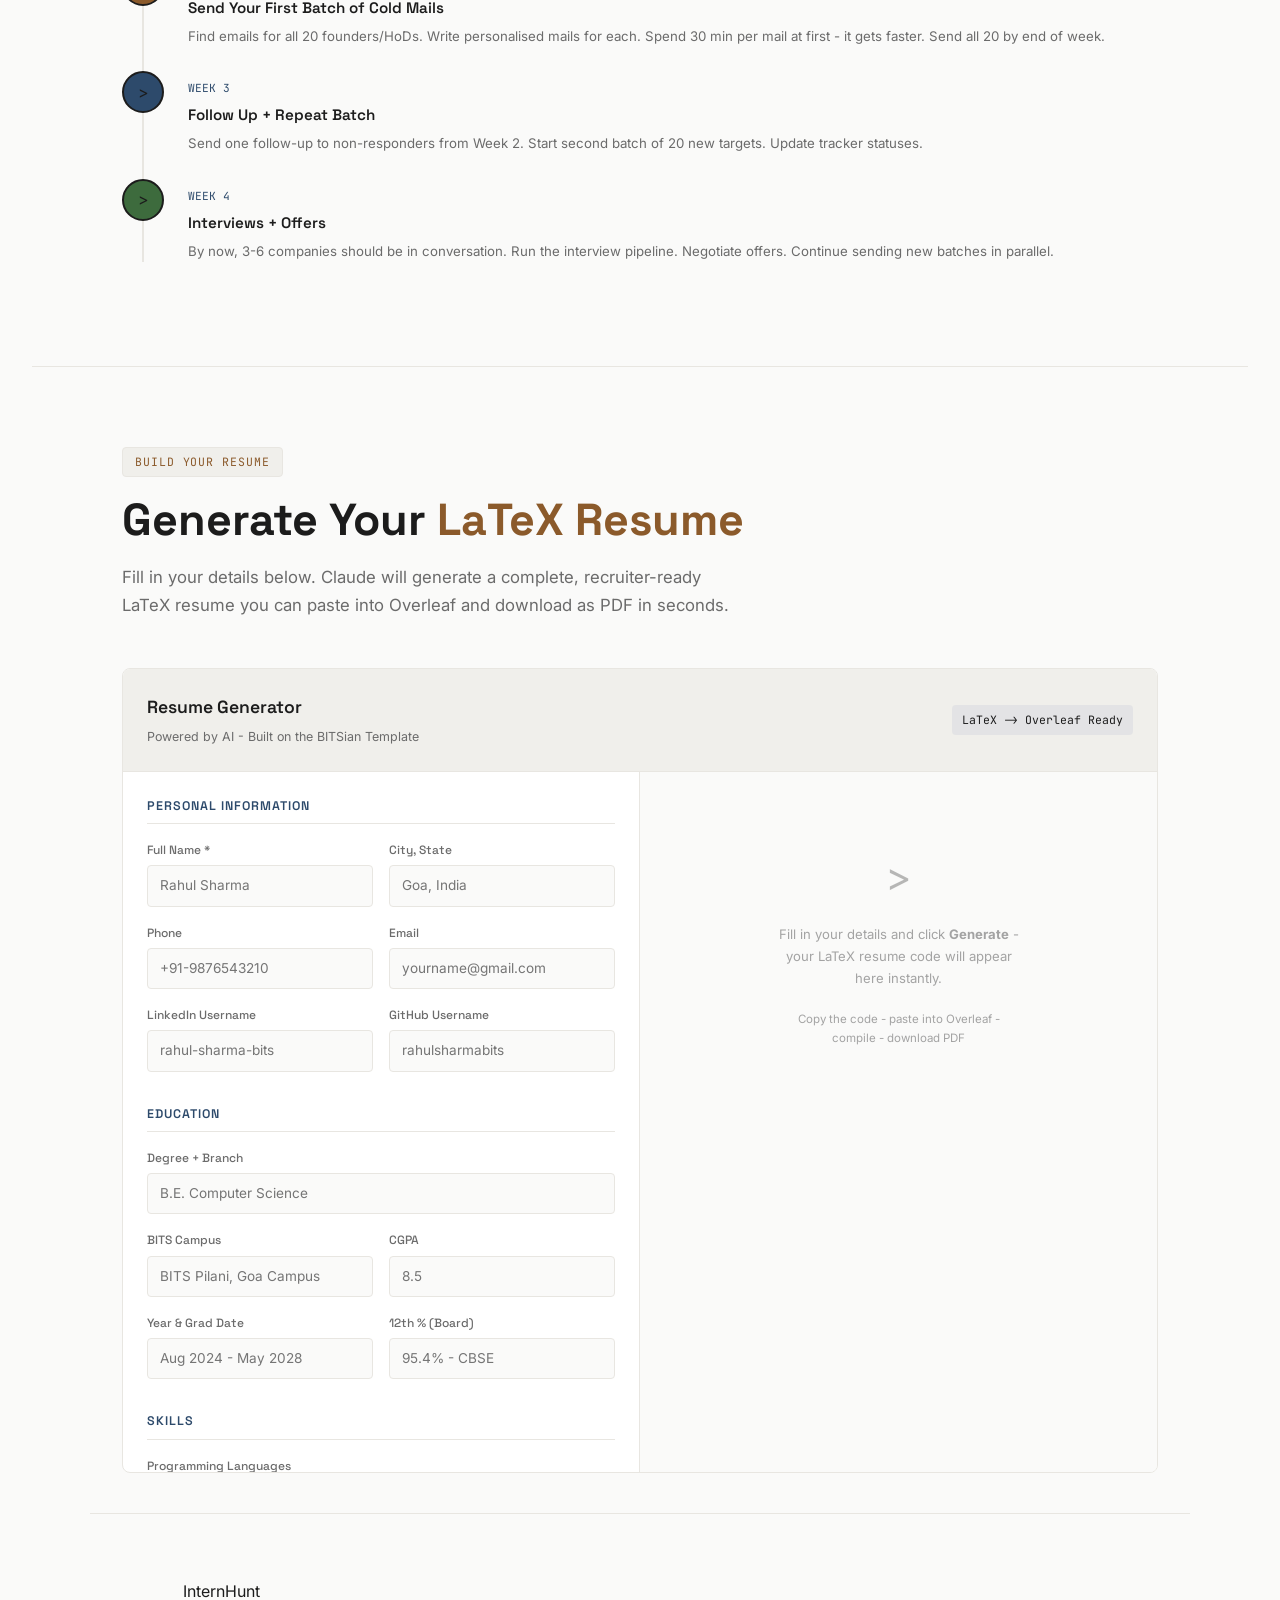
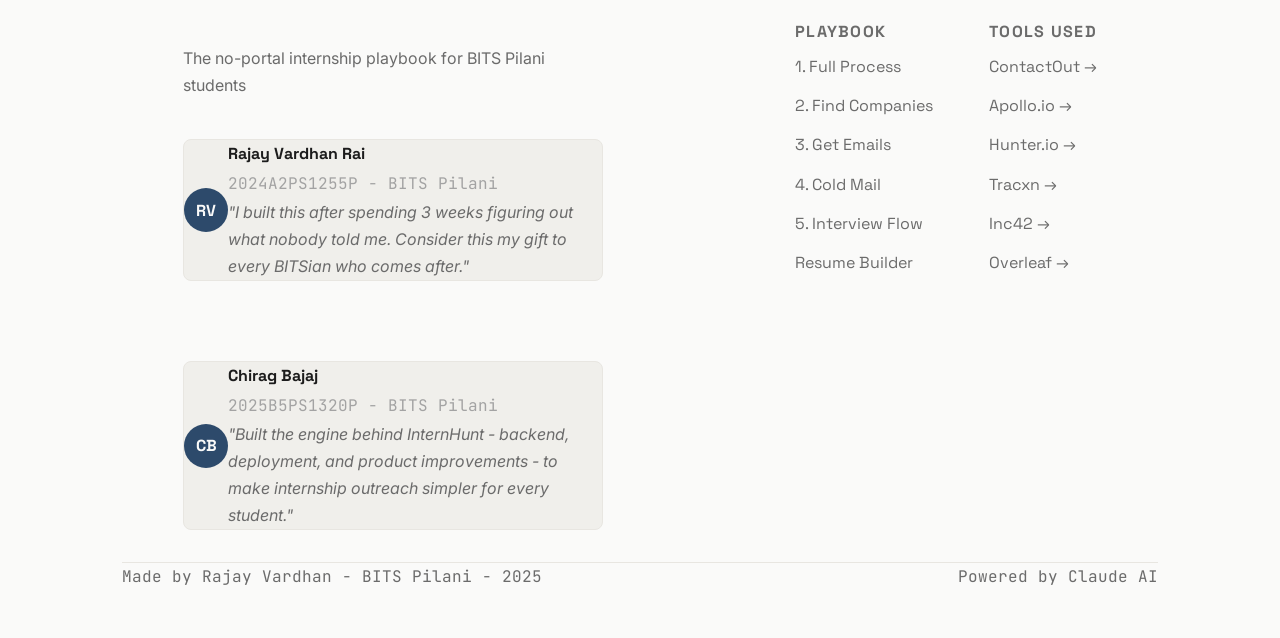
==== commit ce7bd15c: "minor changes in css part 8 : still fixing footer, added credits" ====
--- a/index.html
+++ b/index.html
@@ -732,8 +732,7 @@
   <!-- FOOTER -->
   <footer>
     <div class="footer-top">
-      <!-- LEFT COLUMN: logo + byline + creator cards -->
-      <div>
+      <div class="footer-left">
         <div class="footer-logo">Intern<span>Hunt</span></div>
         <div class="footer-byline">The no-portal internship playbook for BITS Pilani students</div>
 
@@ -756,10 +755,9 @@
         </div>
       </div>
 
-      <!-- RIGHT COLUMN: Playbook + Tools -->
-      <div>
+      <div class="footer-right">
         <div>
-          <div class="footer-section-title">Playbook</div>
+          <div class="footer-nav-title">Playbook</div>
           <div class="footer-nav">
             <a href="#process">1. Full Process</a>
             <a href="#findcompanies">2. Find Companies</a>
@@ -770,7 +768,7 @@
           </div>
         </div>
         <div>
-          <div class="footer-section-title">Tools Used</div>
+          <div class="footer-nav-title">Tools Used</div>
           <div class="footer-nav">
             <a href="https://contactout.com" target="_blank" rel="noopener">ContactOut →</a>
             <a href="https://apollo.io" target="_blank" rel="noopener">Apollo.io →</a>
--- a/styles.css
+++ b/styles.css
@@ -1375,118 +1375,34 @@
 .copy-btn:hover { background: var(--accent); color: var(--bg); border-color: var(--accent); }
 
 /* ─── FOOTER ─── */
-footer {
-    border-top: 1px solid var(--border);
-    padding: 4rem var(--pad-x) 3rem;
-    max-width: var(--max-w);
-    margin: 0 auto;
-}
-
-/* Top row — centered group, but columns push apart slightly */
-.footer-top {
-    display: flex;
-    flex-wrap: wrap;
-    gap: var(--space-6) var(--space-8);
-    justify-content: center;
-    margin-bottom: 2rem;
-}
-
-/* Left column: logo + byline + creator cards — push slightly LEFT */
-.footer-top > div:first-child {
-    display: flex;
-    flex-direction: column;
-    gap: var(--space-4);
-    max-width: 420px;
-    margin-right: var(--space-6);          /* ← pushes this column left of center */
-}
-
-/* Right column: Playbook + Tools — push slightly RIGHT + LOWER */
-.footer-top > div:last-child {
-    display: flex;
-    flex-wrap: wrap;
-    gap: var(--space-8);
-    margin-left: var(--space-6);           /* ← pushes this column right of center */
-    margin-top: 1.5rem;                    /* ← drops it lower */
-}
-
-/* Each nav block (Playbook / Tools) */
-.footer-top .footer-nav {
-    display: flex;
-    flex-direction: column;
-    gap: var(--space-2);
-}
-.footer-top .footer-nav > div:first-child {
-    font-family: 'Space Grotesk', sans-serif;
-    font-size: var(--fs-xs);
-    font-weight: 700;
-    color: var(--muted);
-    text-transform: uppercase;
-    letter-spacing: 0.08em;
-    margin-bottom: var(--space-2);
-}
-.footer-top .footer-nav a {
-    color: var(--muted);
-    font-size: var(--fs-sm);
-    font-family: 'Space Grotesk', sans-serif;
-    transition: color var(--trans);
-}
-.footer-top .footer-nav a:hover { color: var(--accent); }
-
-/* Creator cards — clean palette */
-.footer-top .author-card-inline {
-    background: var(--bg-alt);
-    border: 1px solid var(--border);
-    border-radius: var(--radius-md);
-    padding: var(--space-4) var(--space-5);
-    display: flex;
-    align-items: center;
-    gap: var(--space-3);
-    max-width: 420px;
-}
-.footer-top .author-card-inline .author-avatar {
-    width: 44px; height: 44px;
-    border-radius: 50%;
-    background: var(--accent);
-    color: var(--bg);
-    display: flex; align-items: center; justify-content: center;
-    font-family: 'Space Grotesk', sans-serif; font-weight: 800; font-size: var(--fs-sm);
-}
-.footer-top .author-card-inline .author-name {
-    font-family: 'Space Grotesk', sans-serif; font-weight: 700; font-size: var(--fs-base);
-}
-.footer-top .author-card-inline .author-id {
-    font-family: 'JetBrains Mono', monospace; font-size: var(--fs-xs); color: var(--muted-2);
-}
-.footer-top .author-card-inline .author-quote {
-    font-size: var(--fs-sm); color: var(--muted); margin-top: 2px; line-height: var(--line-loose); font-style: italic;
-}
-
-/* Footer bottom */
-.footer-bottom {
-    display: flex;
-    flex-wrap: wrap;
-    align-items: center;
-    justify-content: space-between;
-    gap: var(--space-3);
-    padding-top: var(--space-4);
-    border-top: 1px solid var(--border);
-    font-size: var(--fs-xs);
-    color: var(--muted-2);
-    font-family: 'JetBrains Mono', monospace;
-}
-
-/* ─── RESPONSIVE FOOTER ─── */
+footer { border-top: 1px solid var(--border); padding: 4rem var(--pad-x) 3rem; max-width: var(--max-w); margin: 0 auto; }
+
+.footer-top { display: flex; flex-wrap: wrap; justify-content: center; gap: 4.5rem 6rem; margin-bottom: 2rem; }
+
+.footer-left { display: flex; flex-direction: column; gap: 2.5rem; max-width: 420px; margin-right: 3rem; }
+.footer-left .author-card-inline + .author-card-inline { margin-top: 2.5rem; }
+
+.footer-right { display: flex; flex-wrap: wrap; gap: 3.5rem; margin-left: 3rem; margin-top: 2.5rem; }
+
+.footer-nav { display: flex; flex-direction: column; gap: 0.75rem; }
+.footer-nav-title { font-family: 'Space Grotesk', sans-serif; font-size: var(--fs-xs); font-weight: 700; color: var(--muted); text-transform: uppercase; letter-spacing: 0.08em; margin-bottom: 0.5rem; }
+.footer-nav a { color: var(--muted); font-size: var(--fs-sm); font-family: 'Space Grotesk', sans-serif; transition: color var(--trans); }
+.footer-nav a:hover { color: var(--accent); }
+
+.author-card-inline { background: var(--bg-alt); border: 1px solid var(--border); border-radius: var(--radius-md); padding: var(--space-4) var(--space-5); display: flex; align-items: center; gap: var(--space-3); max-width: 420px; }
+.author-card-inline .author-avatar { width: 44px; height: 44px; border-radius: 50%; background: var(--accent); color: var(--bg); display: flex; align-items: center; justify-content: center; font-family: 'Space Grotesk', sans-serif; font-weight: 800; font-size: var(--fs-sm); }
+.author-card-inline .author-name { font-family: 'Space Grotesk', sans-serif; font-weight: 700; font-size: var(--fs-base); }
+.author-card-inline .author-id { font-family: 'JetBrains Mono', monospace; font-size: var(--fs-xs); color: var(--muted-2); }
+.author-card-inline .author-quote { font-size: var(--fs-sm); color: var(--muted); margin-top: 2px; line-height: var(--line-loose); font-style: italic; }
+
+.footer-bottom { display: flex; flex-wrap: wrap; align-items: center; justify-content: space-between; gap: var(--space-3); padding-top: var(--space-4); border-top: 1px solid var(--border); font-size: var(--fs-xs); color: var(--muted-2); font-family: 'JetBrains Mono', monospace; }
+
 @media (max-width: 768px) {
-    .footer-top { flex-direction: column; align-items: center; text-align: center; }
-    .footer-top > div:first-child,
-    .footer-top > div:last-child {
-        margin: 0;                          /* reset offsets on mobile */
-        max-width: 100%;
-        align-items: center;
-    }
-    .footer-top > div:last-child { margin-top: var(--space-4); }
-    .footer-top .author-card-inline { flex-direction: column; text-align: center; }
-    .footer-bottom { flex-direction: column; text-align: center; }
+  .footer-top { flex-direction: column; align-items: center; text-align: center; gap: 3rem; }
+  .footer-left, .footer-right { margin: 0; max-width: 100%; }
+  .footer-left .author-card-inline + .author-card-inline { margin-top: 1.5rem; }
+  .author-card-inline { flex-direction: column; text-align: center; }
+  .footer-bottom { flex-direction: column; text-align: center; }
 }
 @media (max-width: 480px) {
     .hero h1      { font-size: 2.2rem; }
@@ -1495,7 +1411,6 @@
     .filter-tabs  { gap: 6px; }
     .filter-tab   { padding: 6px 12px; font-size: 0.75rem; }
 }
-
 /* ─── IMAGE MODAL ─── */
 .image-modal {
     display: none;
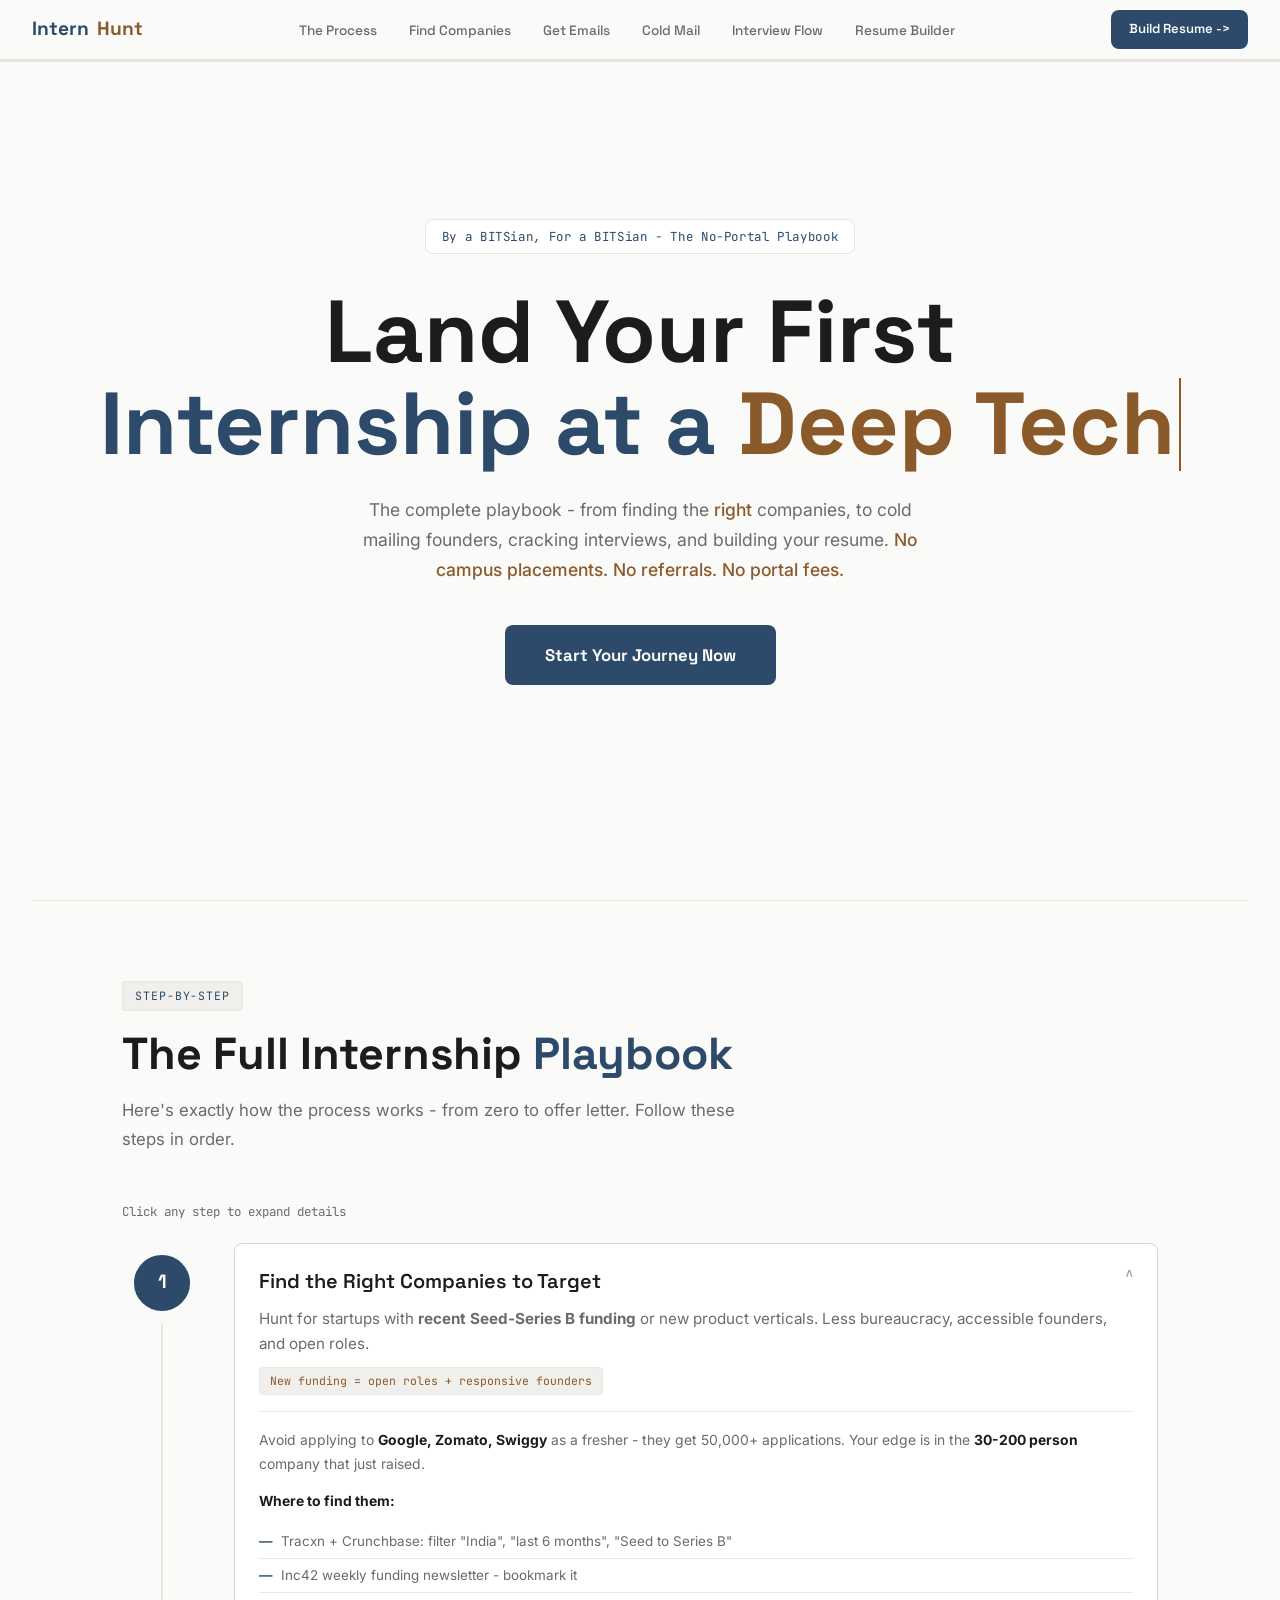
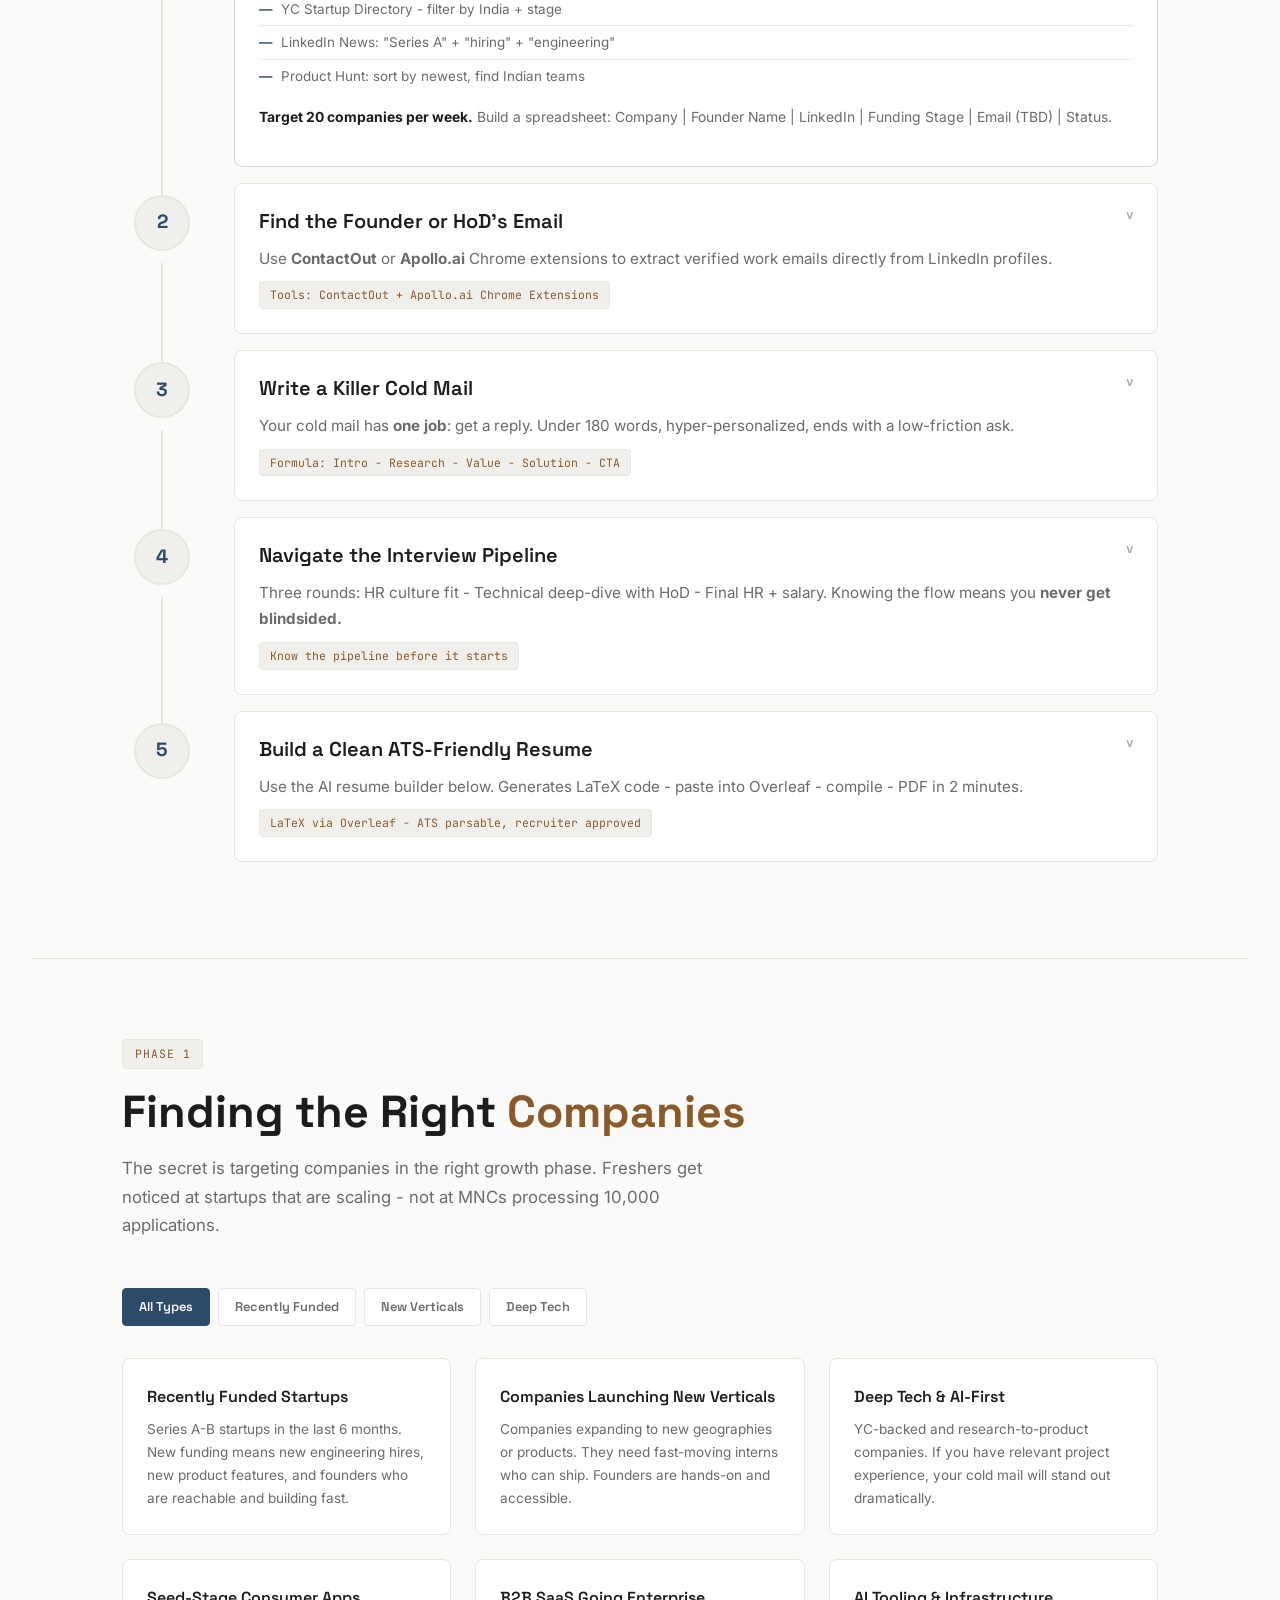
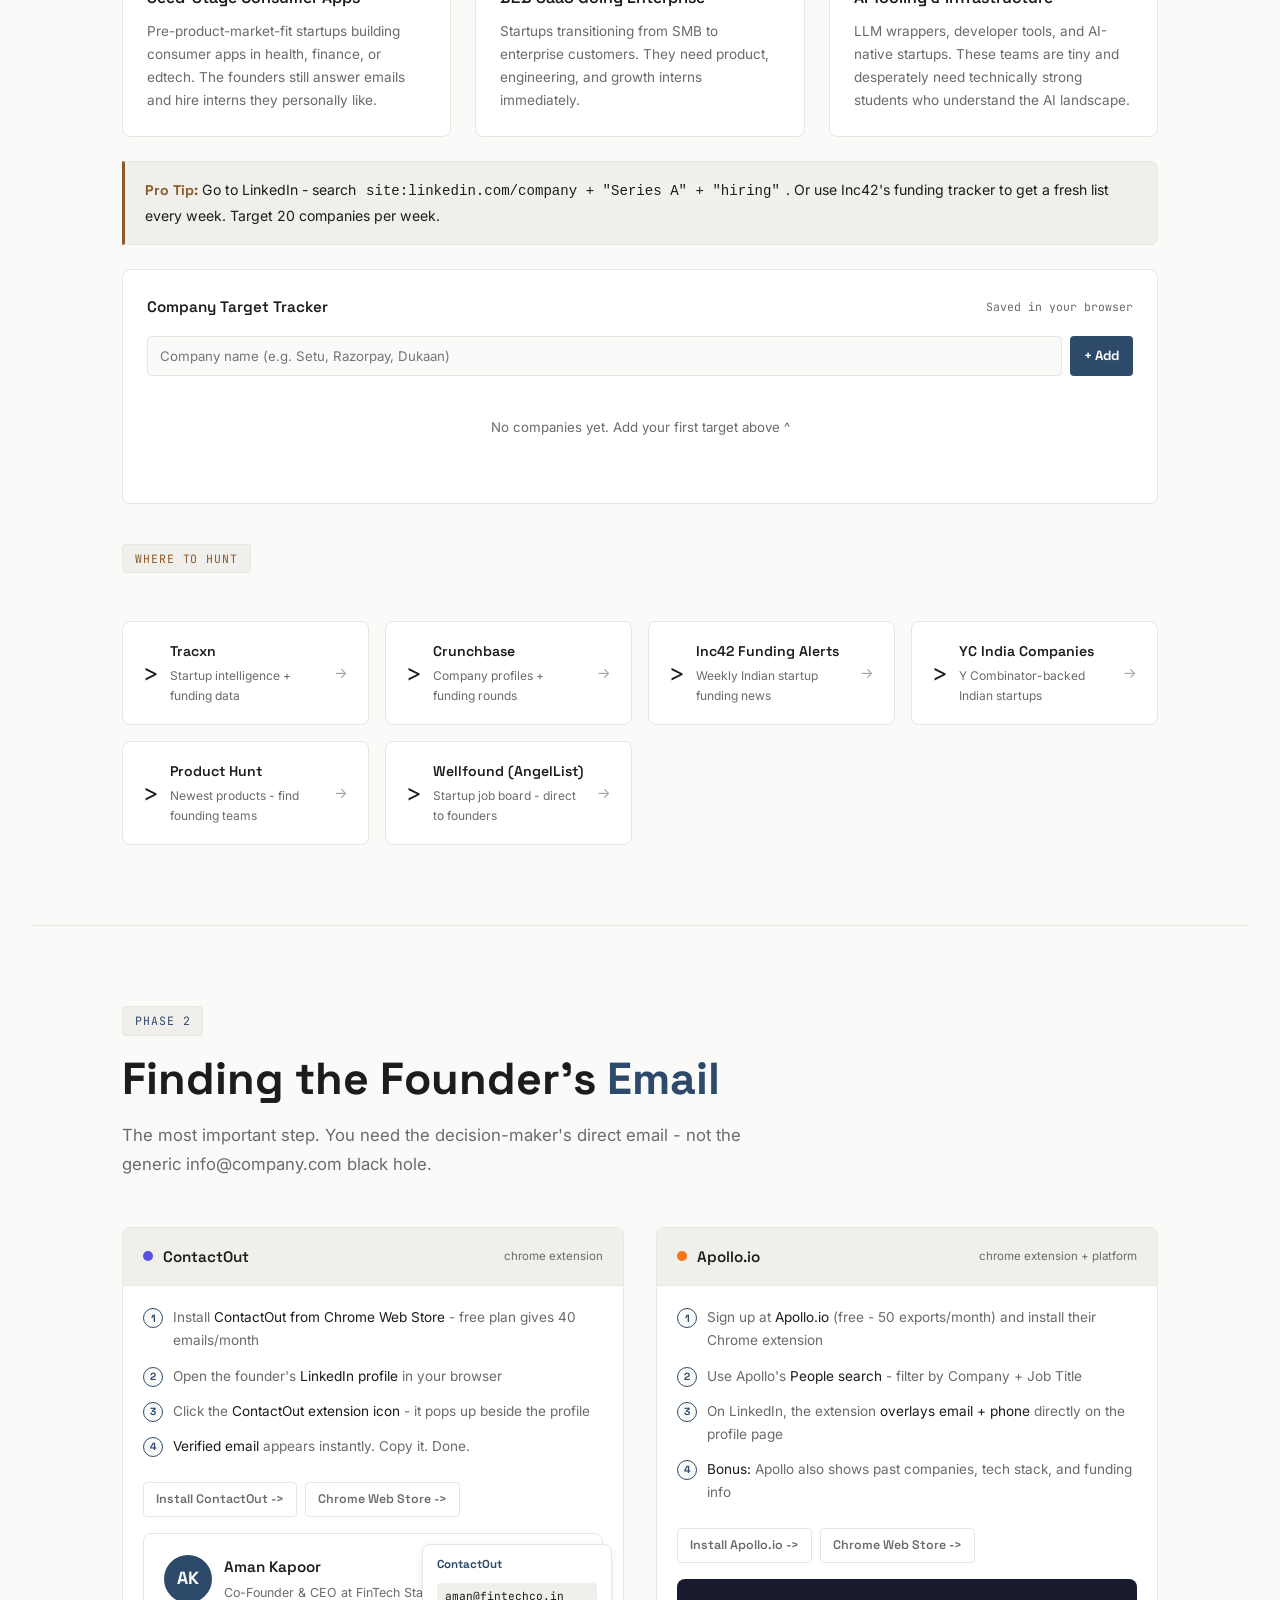
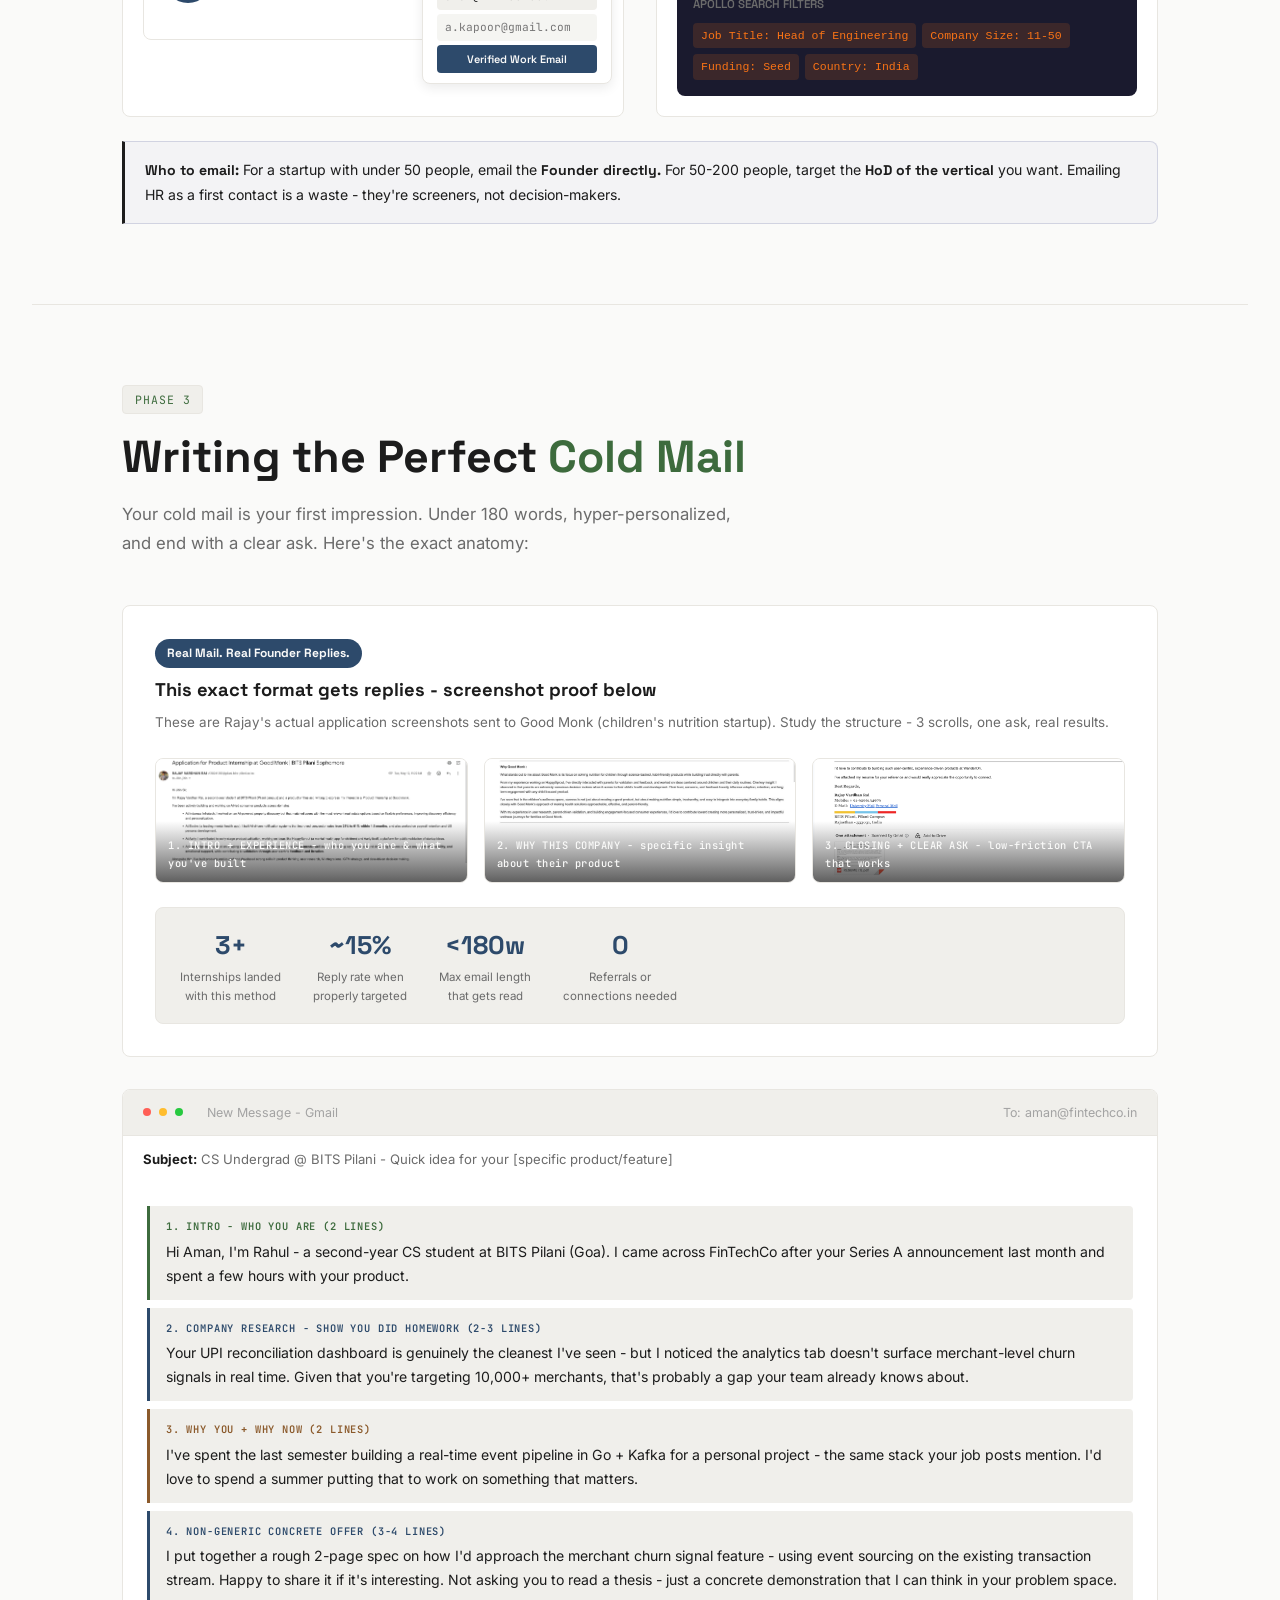
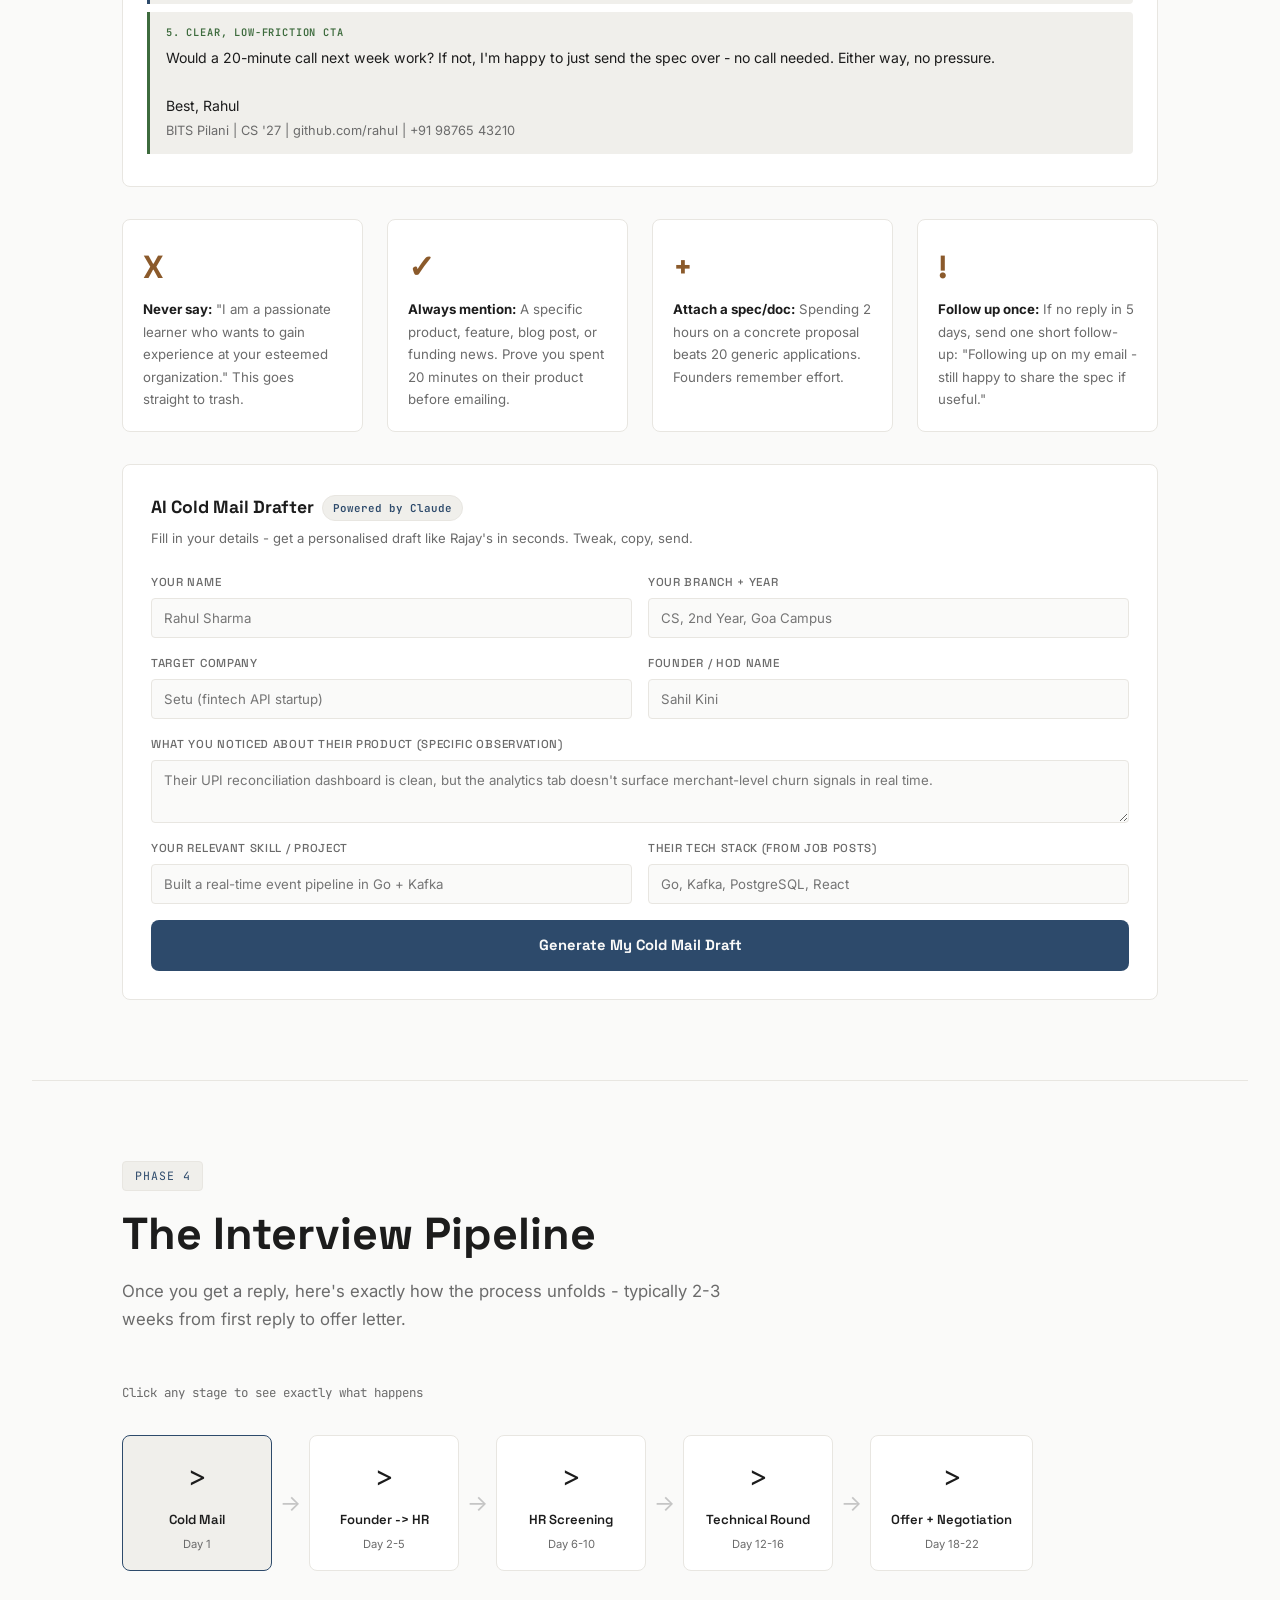
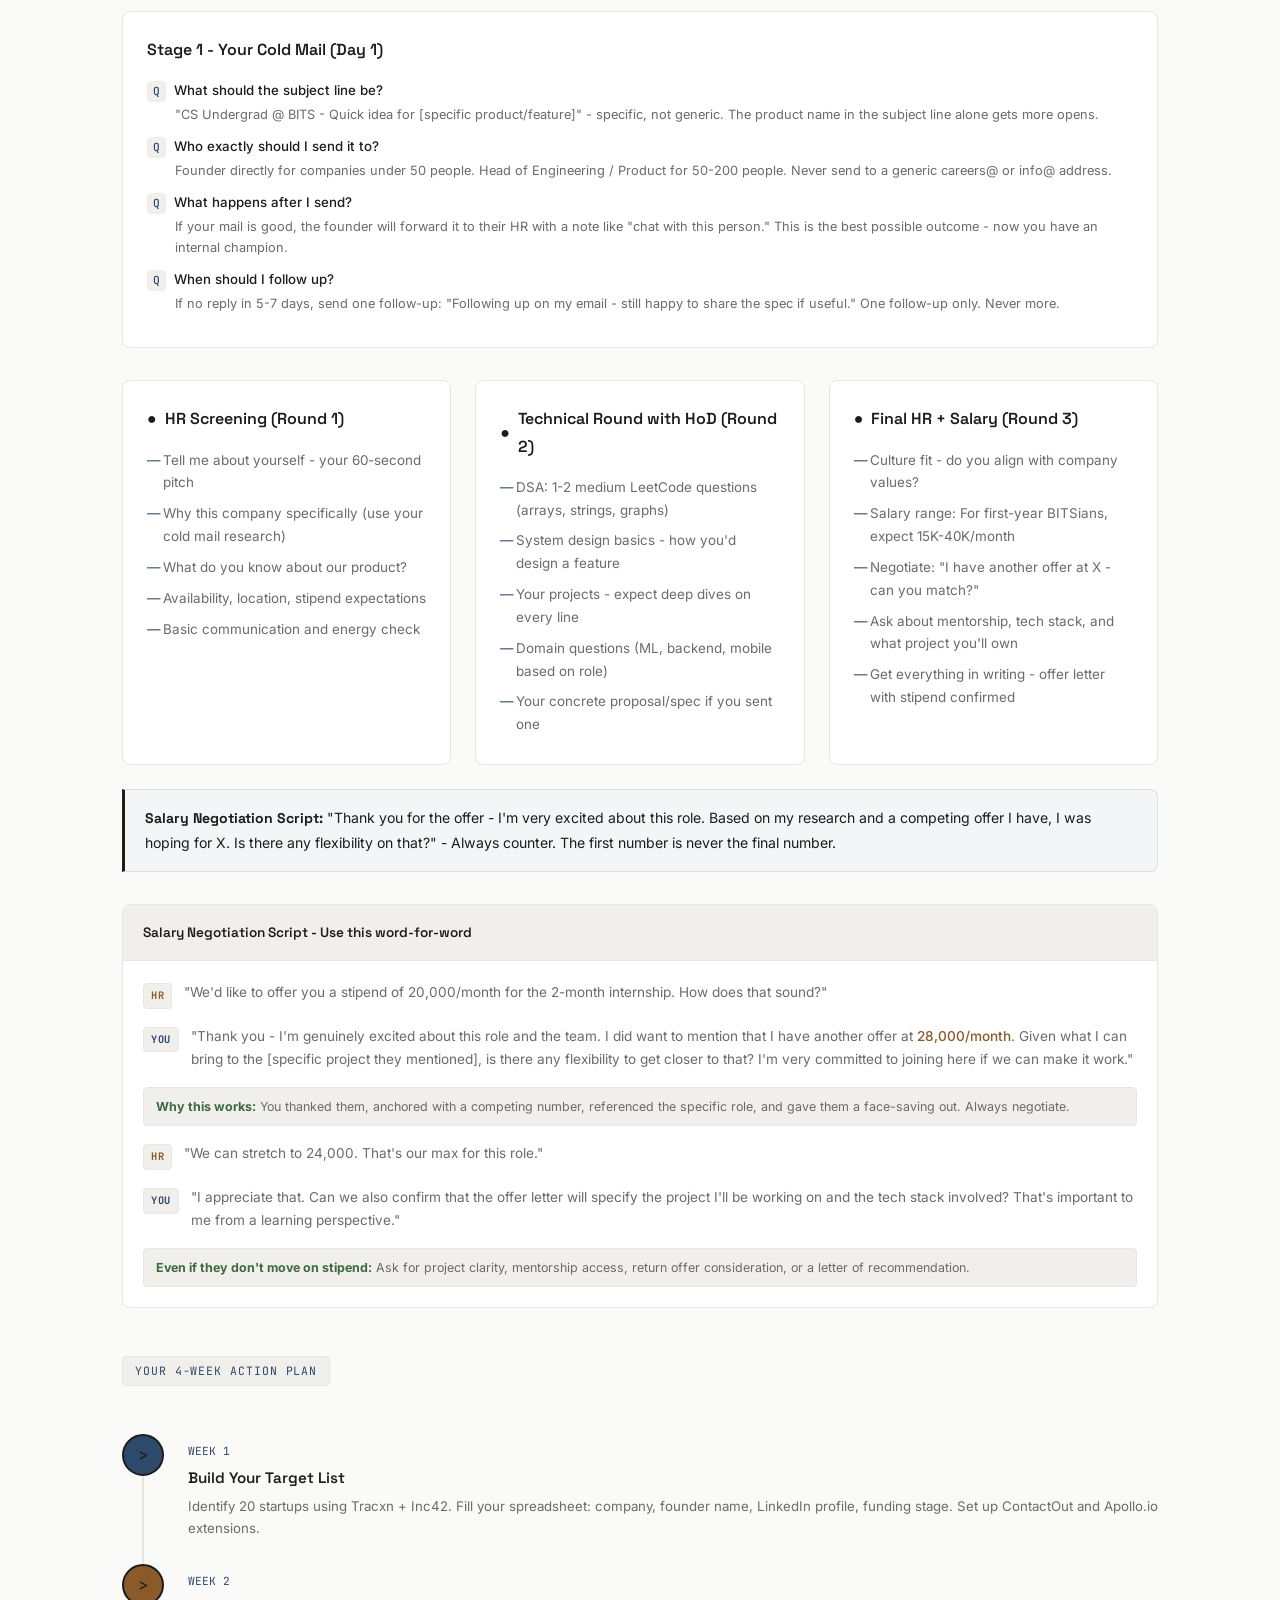
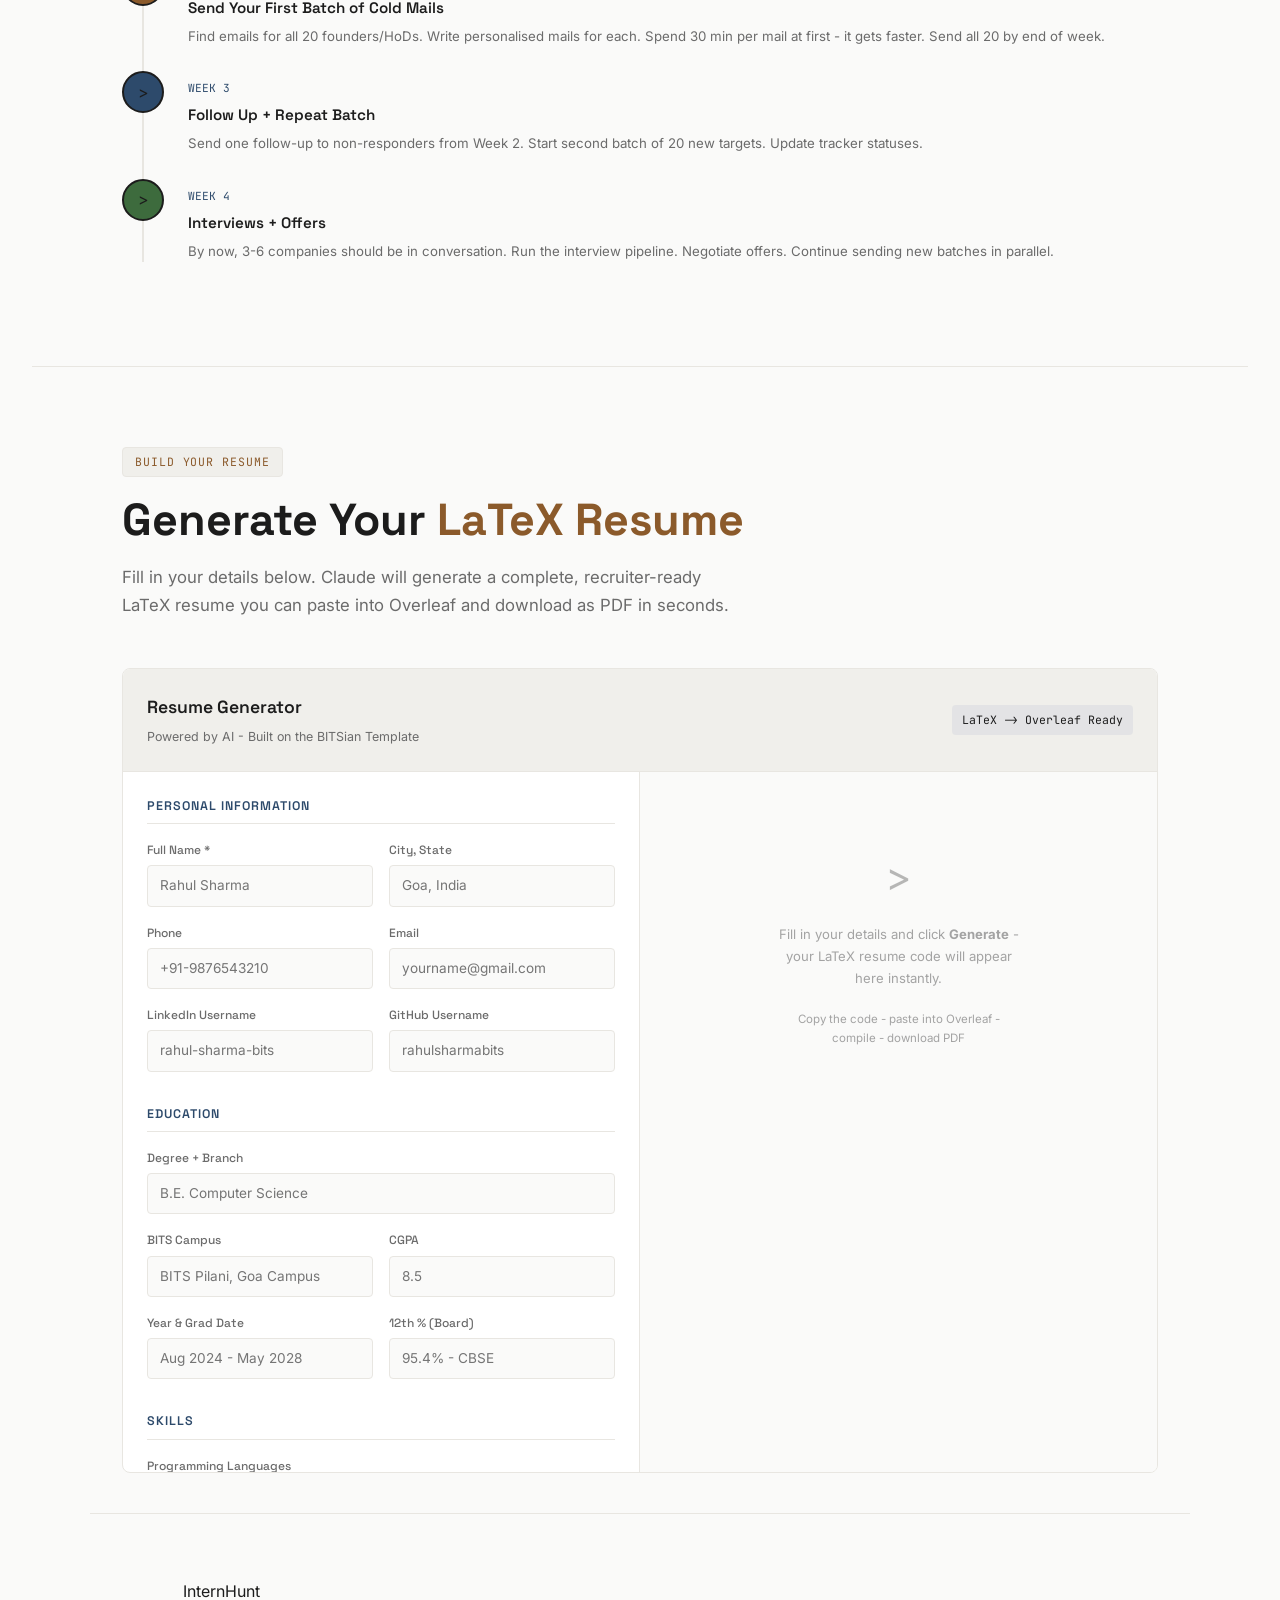
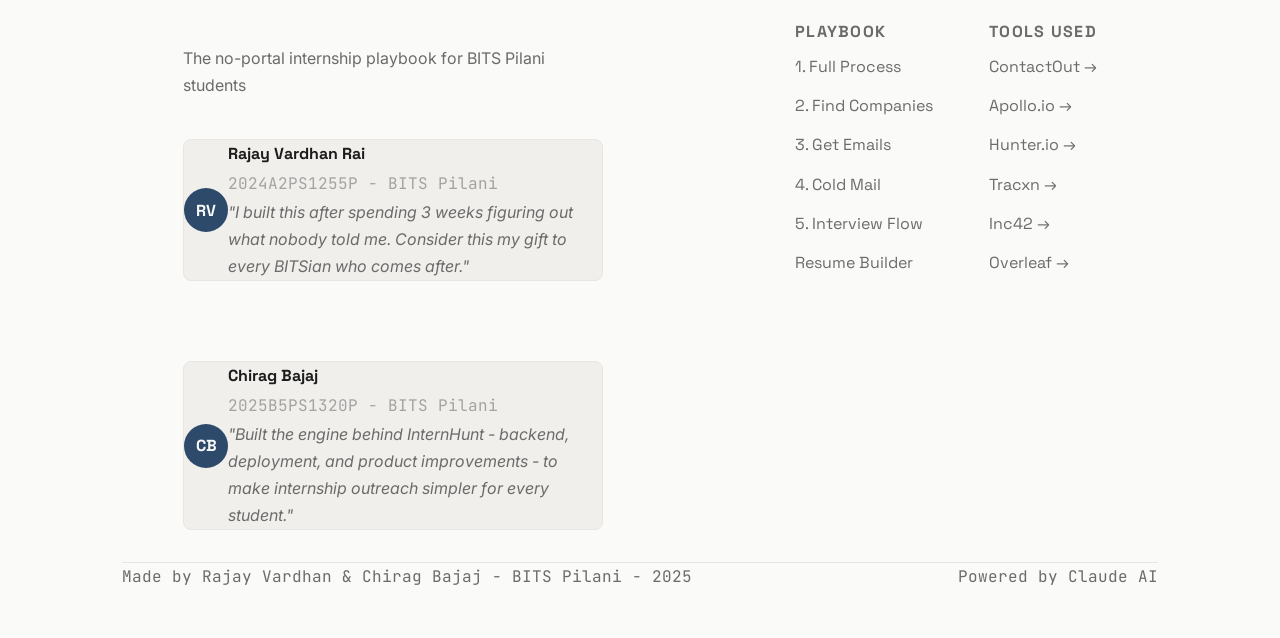
==== commit 8c80a62c: "updated credits" ====
--- a/index.html
+++ b/index.html
@@ -782,7 +782,7 @@
     </div>
 
     <div class="footer-bottom">
-      <div class="footer-copyright">Made by Rajay Vardhan - BITS Pilani - 2025</div>
+      <div class="footer-copyright">Made by Rajay Vardhan & Chirag Bajaj - BITS Pilani - 2025</div>
       <div class="footer-powered">Powered by Claude AI</div>
     </div>
   </footer>
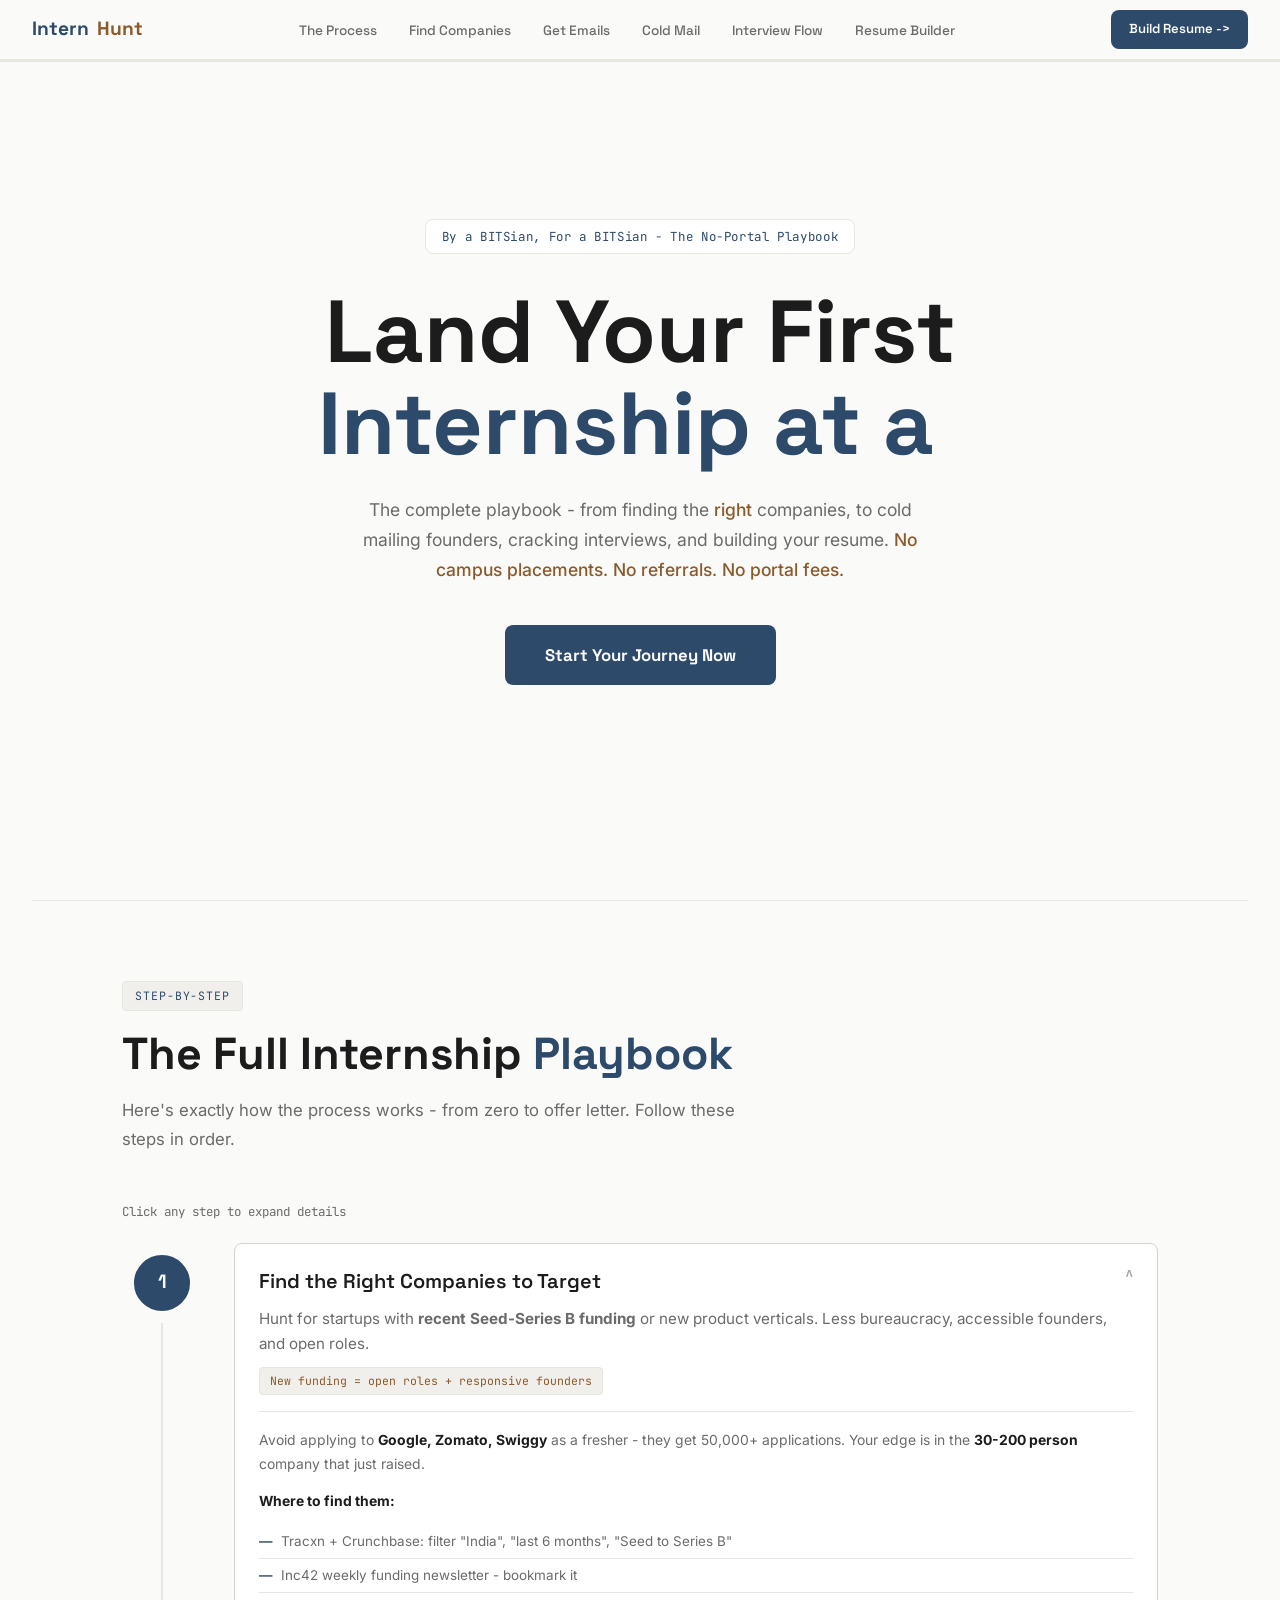
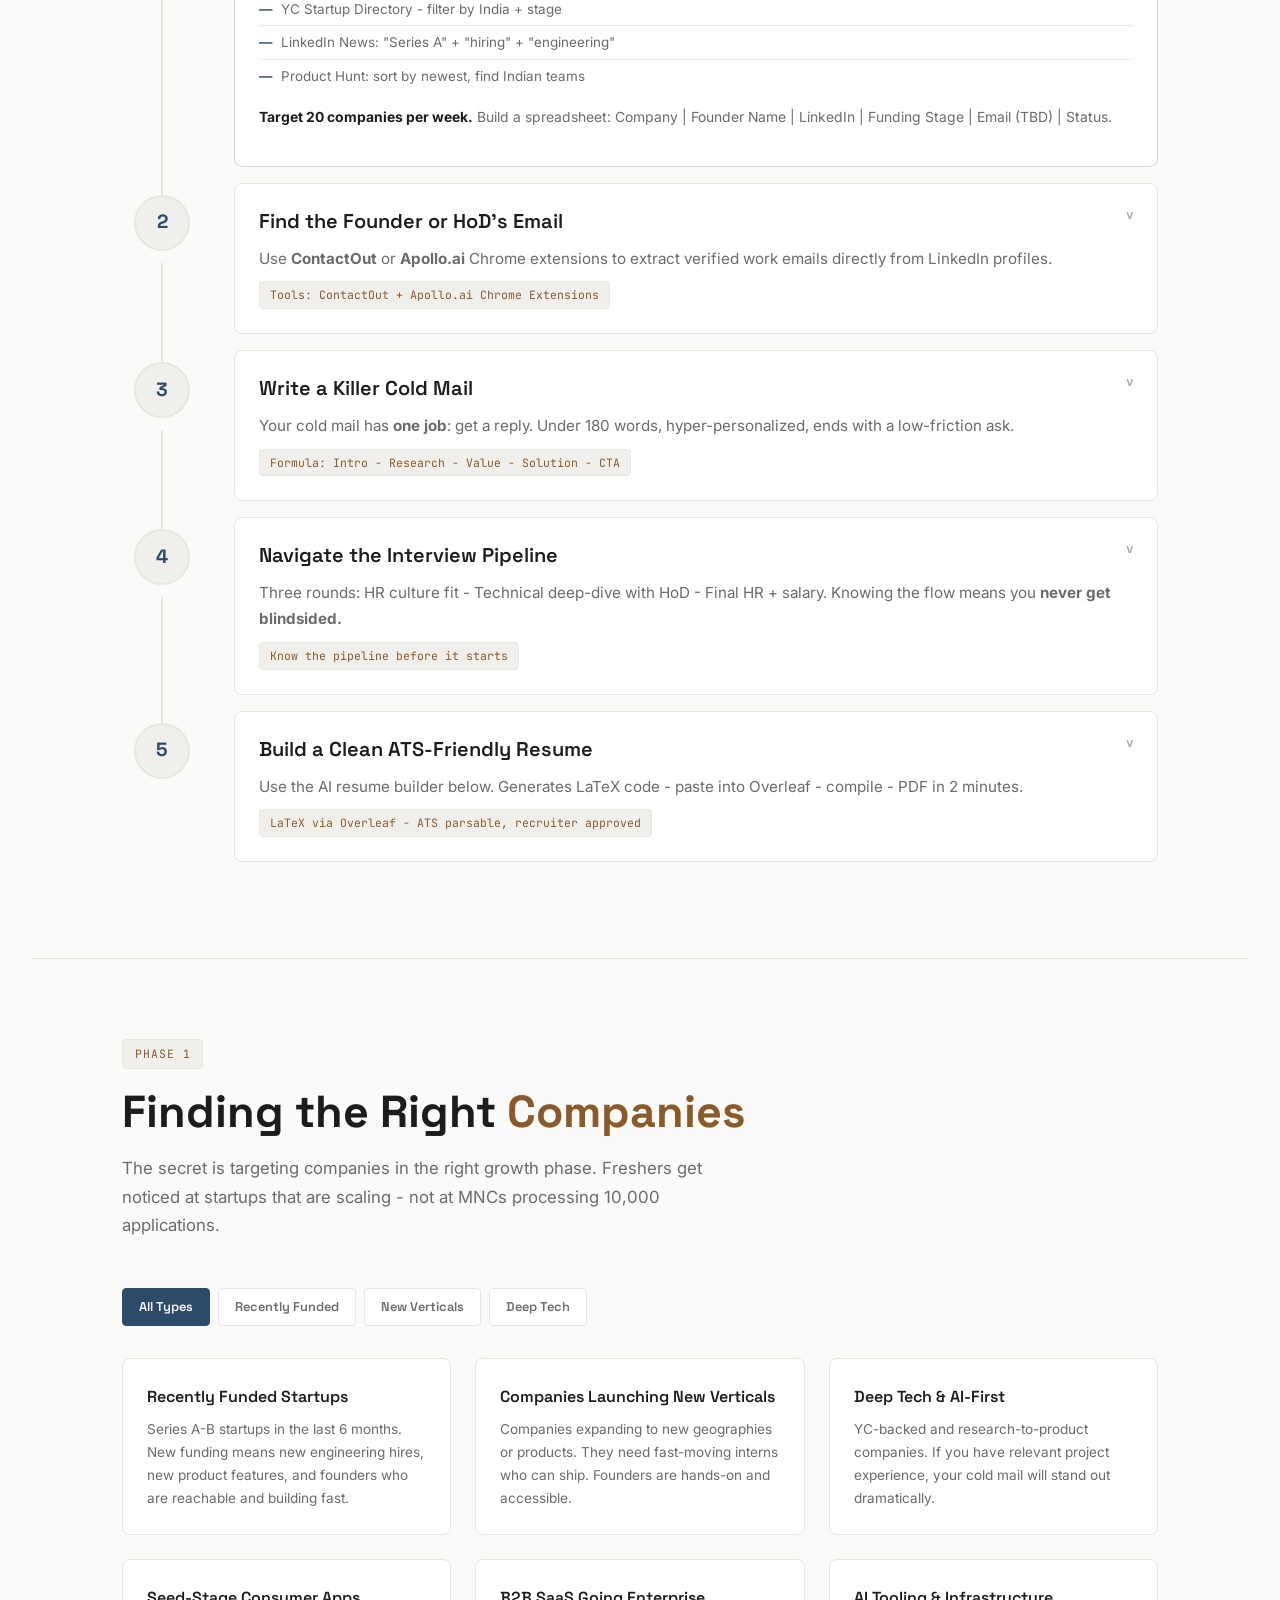
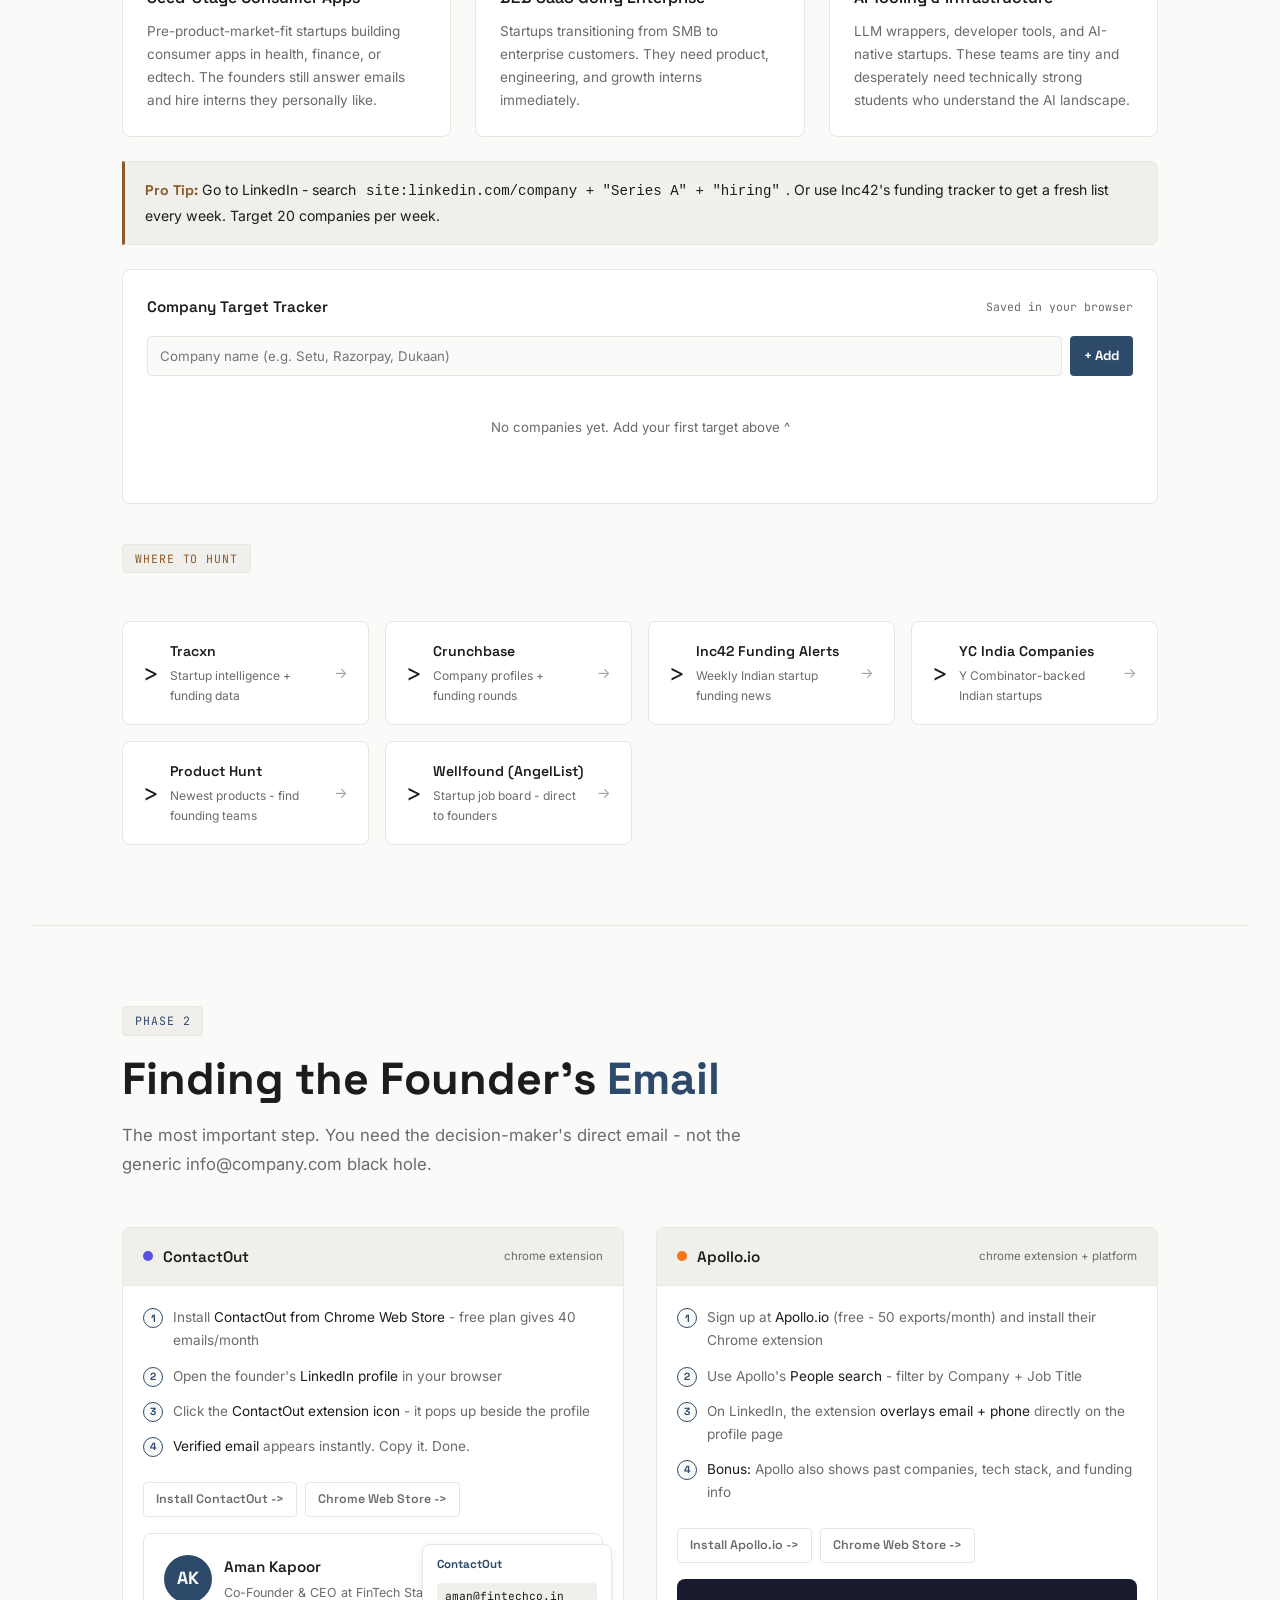
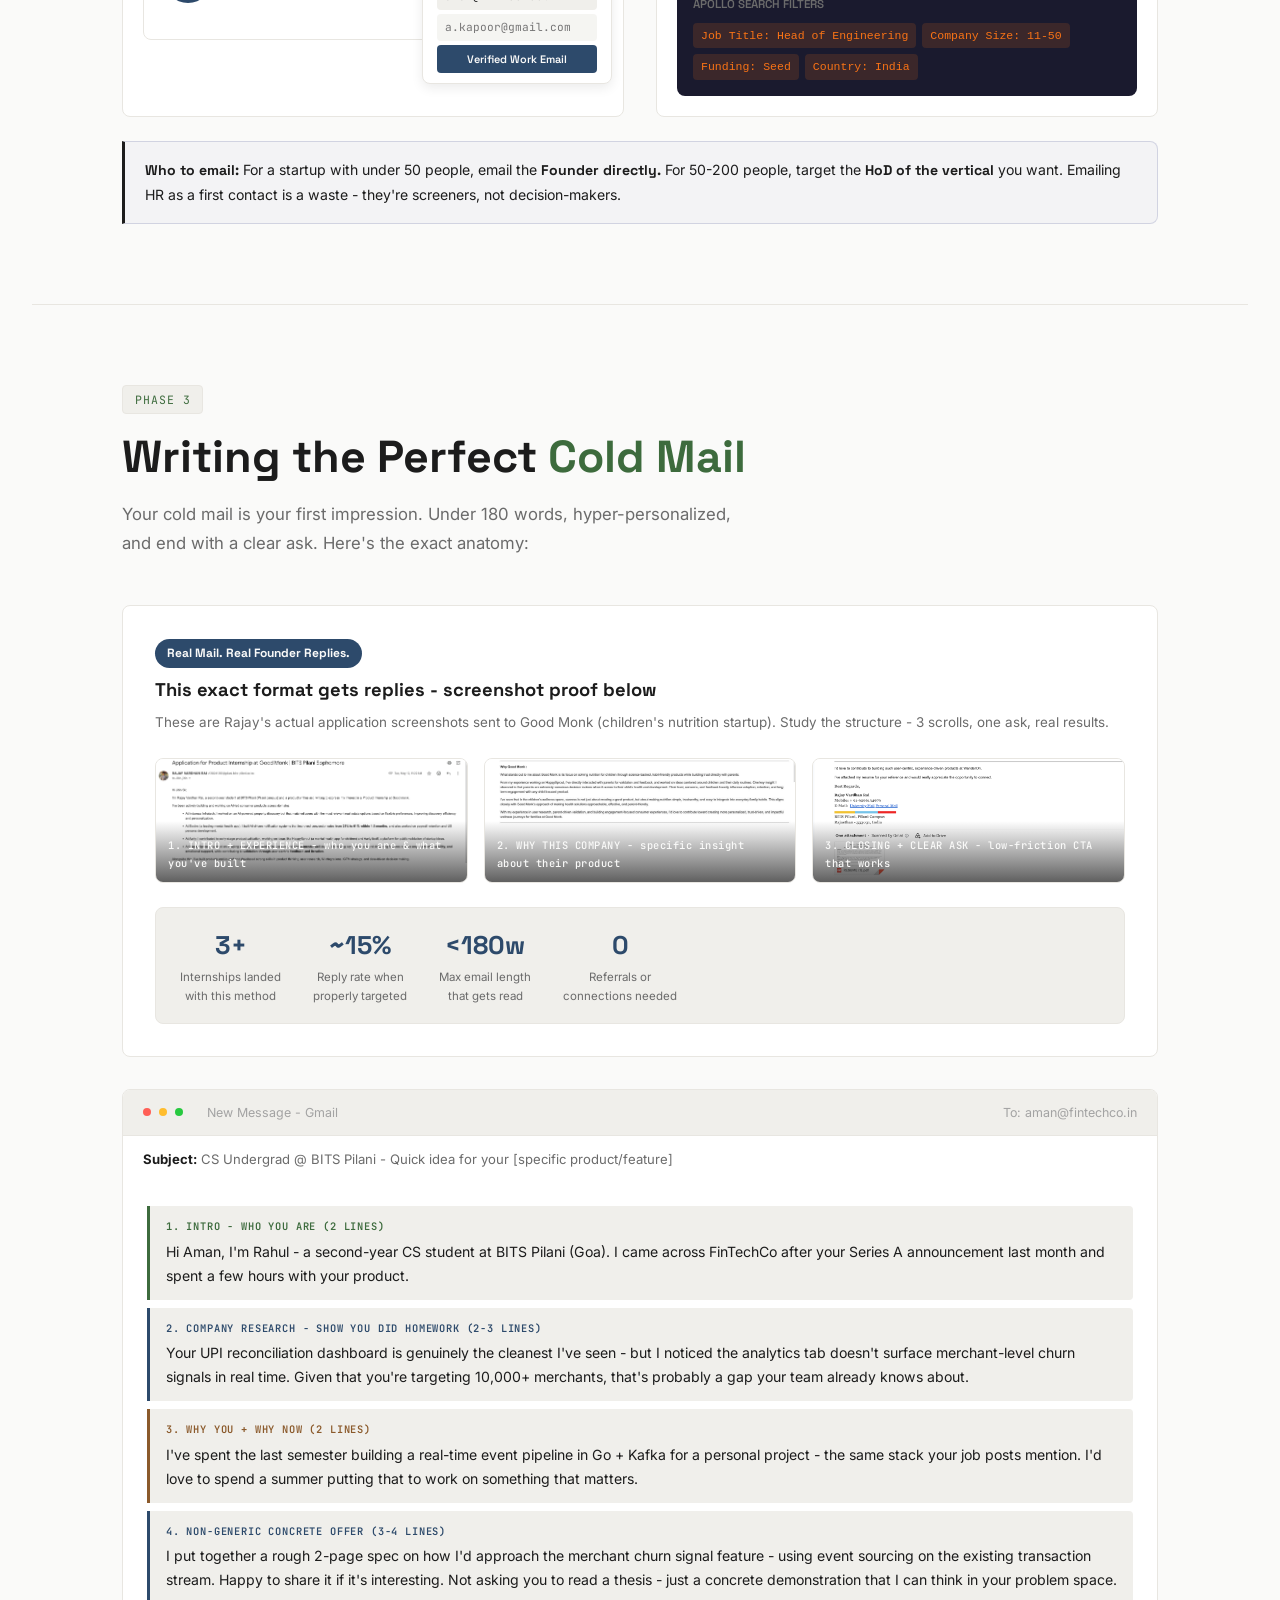
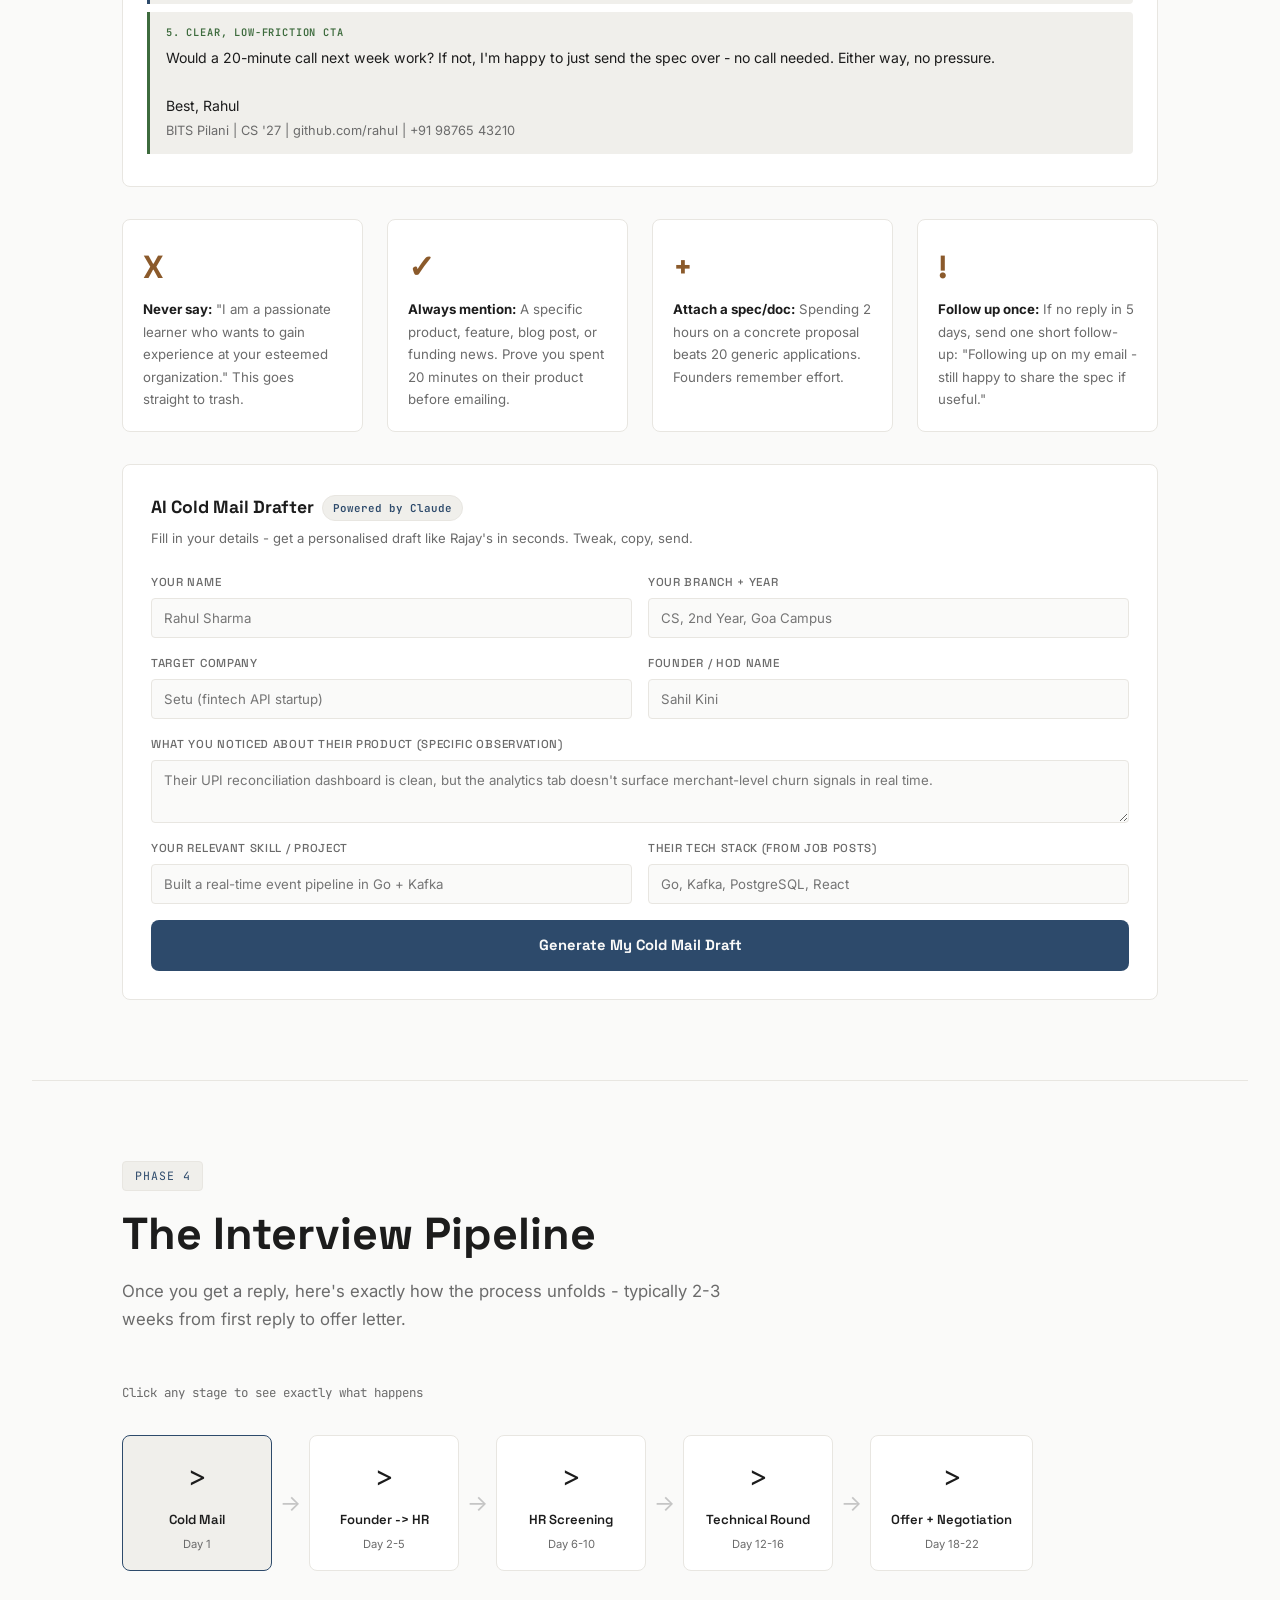
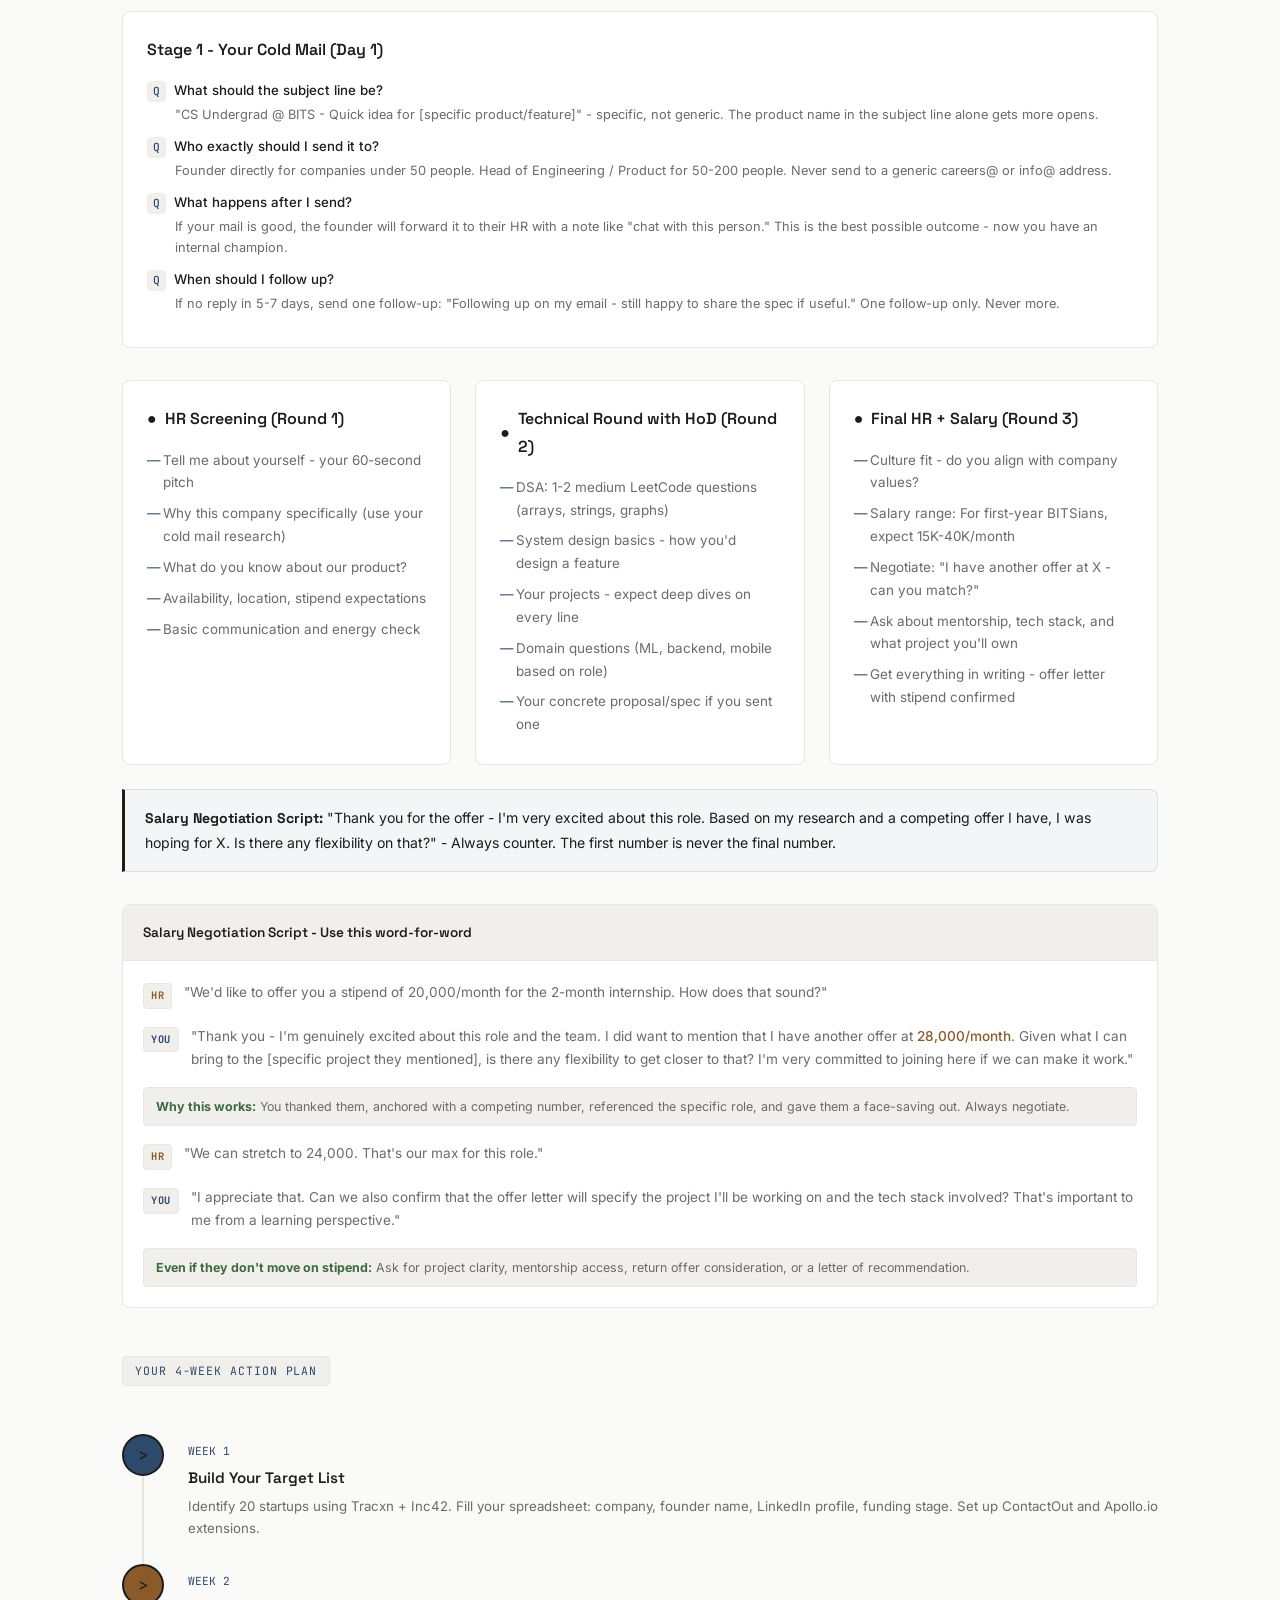
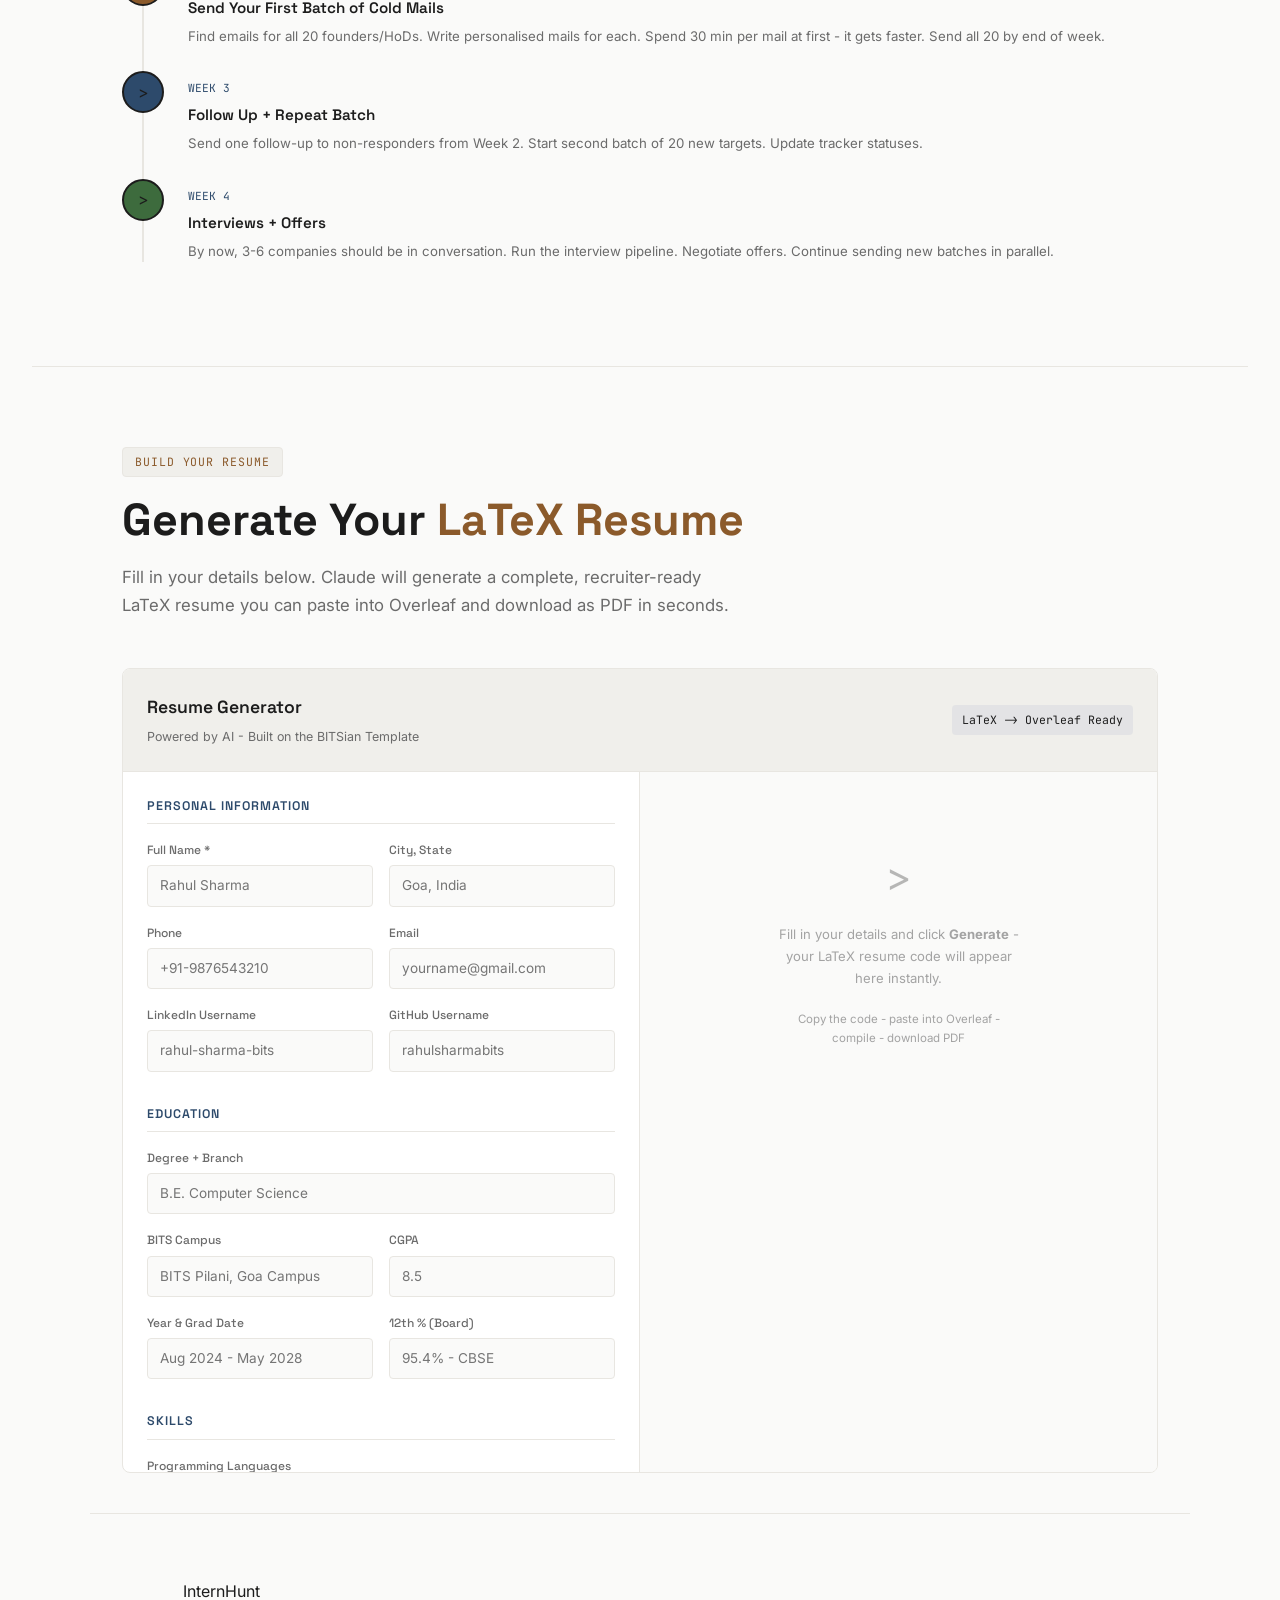
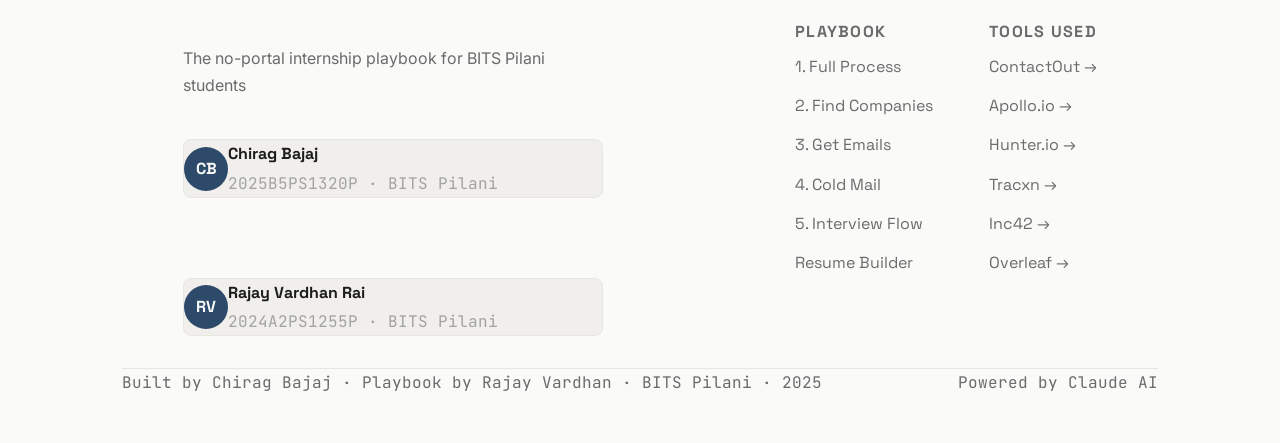
==== commit 4fc06fdd: "updated footer" ====
--- a/index.html
+++ b/index.html
@@ -730,27 +730,28 @@
   </section>
 
   <!-- FOOTER -->
+    <!-- FOOTER -->
   <footer>
     <div class="footer-top">
       <div class="footer-left">
         <div class="footer-logo">Intern<span>Hunt</span></div>
         <div class="footer-byline">The no-portal internship playbook for BITS Pilani students</div>
 
+        <!-- CHIRAG BAJAJ -->
+        <div class="author-card-inline">
+          <div class="author-avatar">CB</div>
+          <div>
+            <div class="author-name">Chirag Bajaj</div>
+            <div class="author-id">2025B5PS1320P · BITS Pilani</div>
+          </div>
+        </div>
+
+        <!-- RAJAY VARDHAN -->
         <div class="author-card-inline">
           <div class="author-avatar">RV</div>
           <div>
             <div class="author-name">Rajay Vardhan Rai</div>
-            <div class="author-id">2024A2PS1255P - BITS Pilani</div>
-            <div class="author-quote">"I built this after spending 3 weeks figuring out what nobody told me. Consider this my gift to every BITSian who comes after."</div>
-          </div>
-        </div>
-
-        <div class="author-card-inline">
-          <div class="author-avatar">CB</div>
-          <div>
-            <div class="author-name">Chirag Bajaj</div>
-            <div class="author-id">2025B5PS1320P - BITS Pilani</div>
-            <div class="author-quote">"Built the engine behind InternHunt - backend, deployment, and product improvements - to make internship outreach simpler for every student."</div>
+            <div class="author-id">2024A2PS1255P · BITS Pilani</div>
           </div>
         </div>
       </div>
@@ -782,11 +783,10 @@
     </div>
 
     <div class="footer-bottom">
-      <div class="footer-copyright">Made by Rajay Vardhan & Chirag Bajaj - BITS Pilani - 2025</div>
+      <div class="footer-copyright">Built by Chirag Bajaj · Playbook by Rajay Vardhan · BITS Pilani · 2025</div>
       <div class="footer-powered">Powered by Claude AI</div>
     </div>
   </footer>
-
     <script>
     // ─── CONFIG ─────────────────────────────────────────────────────────────────
     const WORKER_URL = 'https://internhuntserver.chirag-bajaj-1010.workers.dev/';
